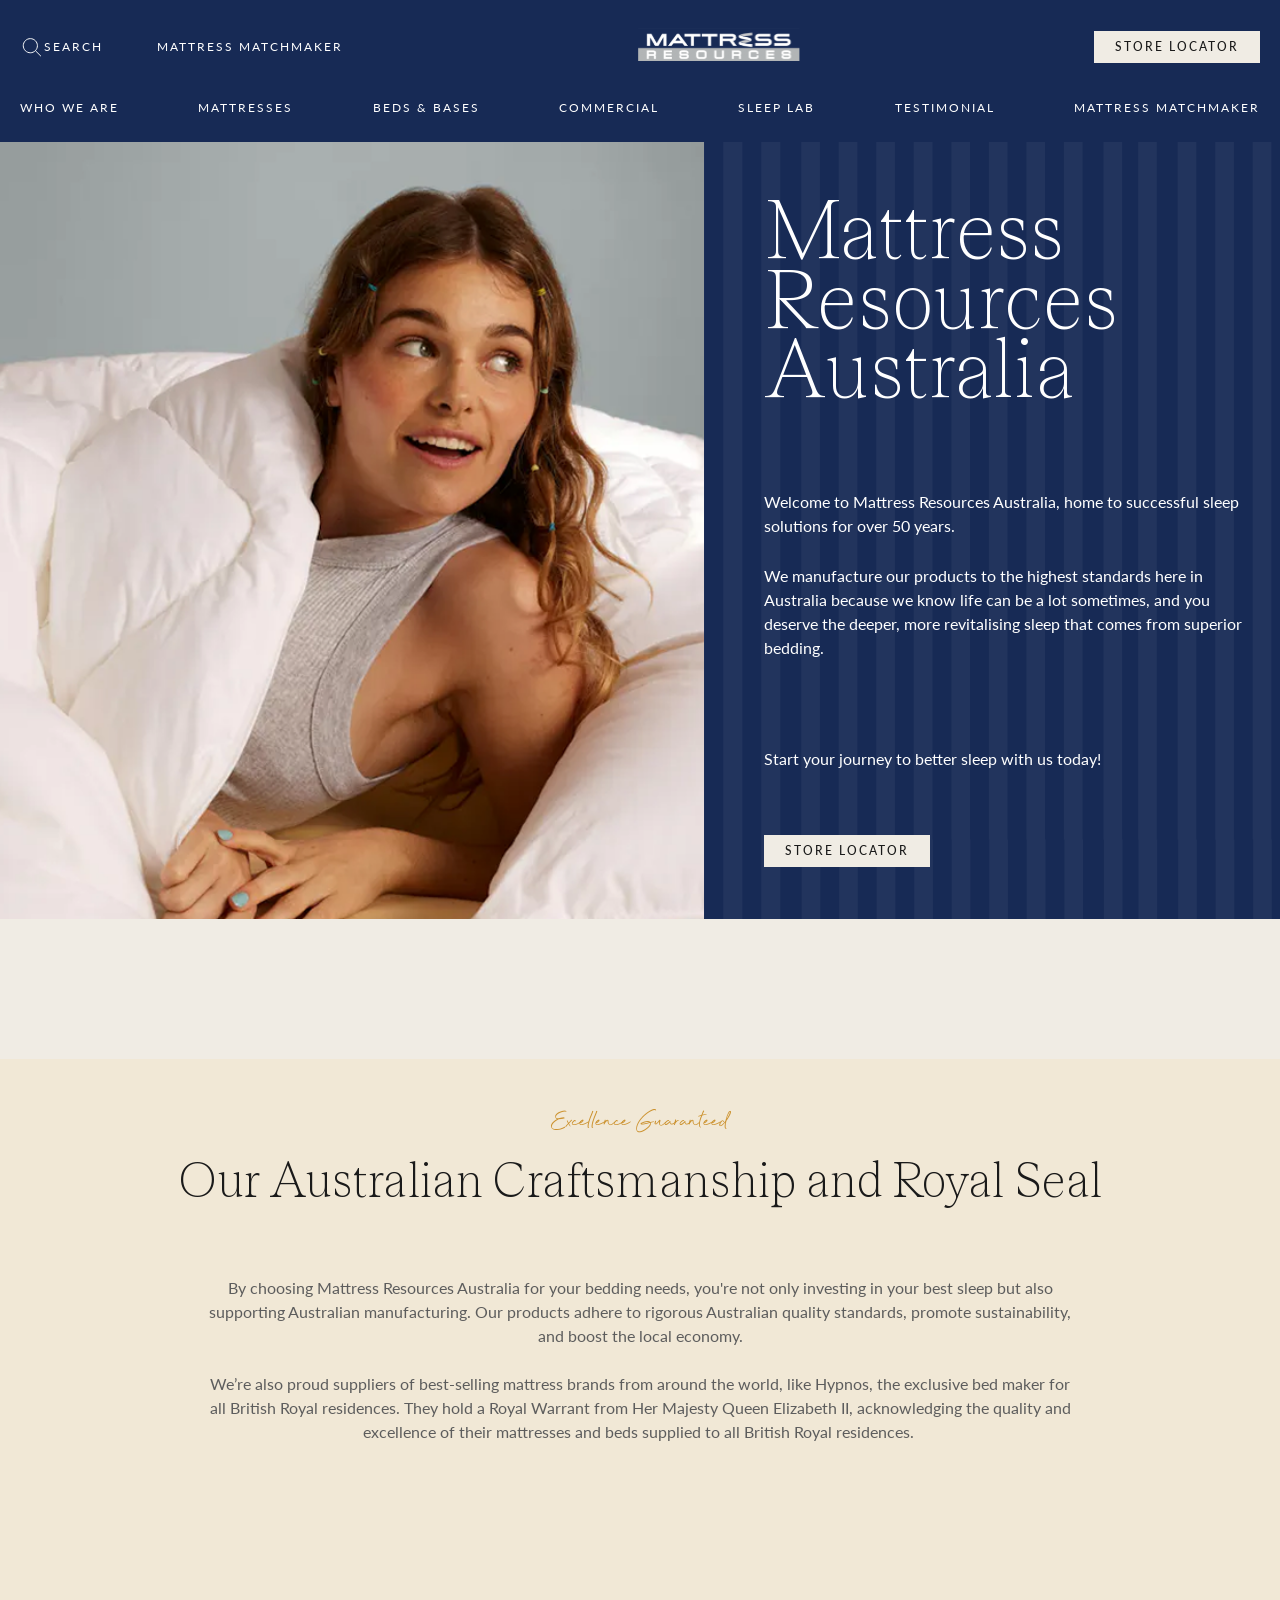
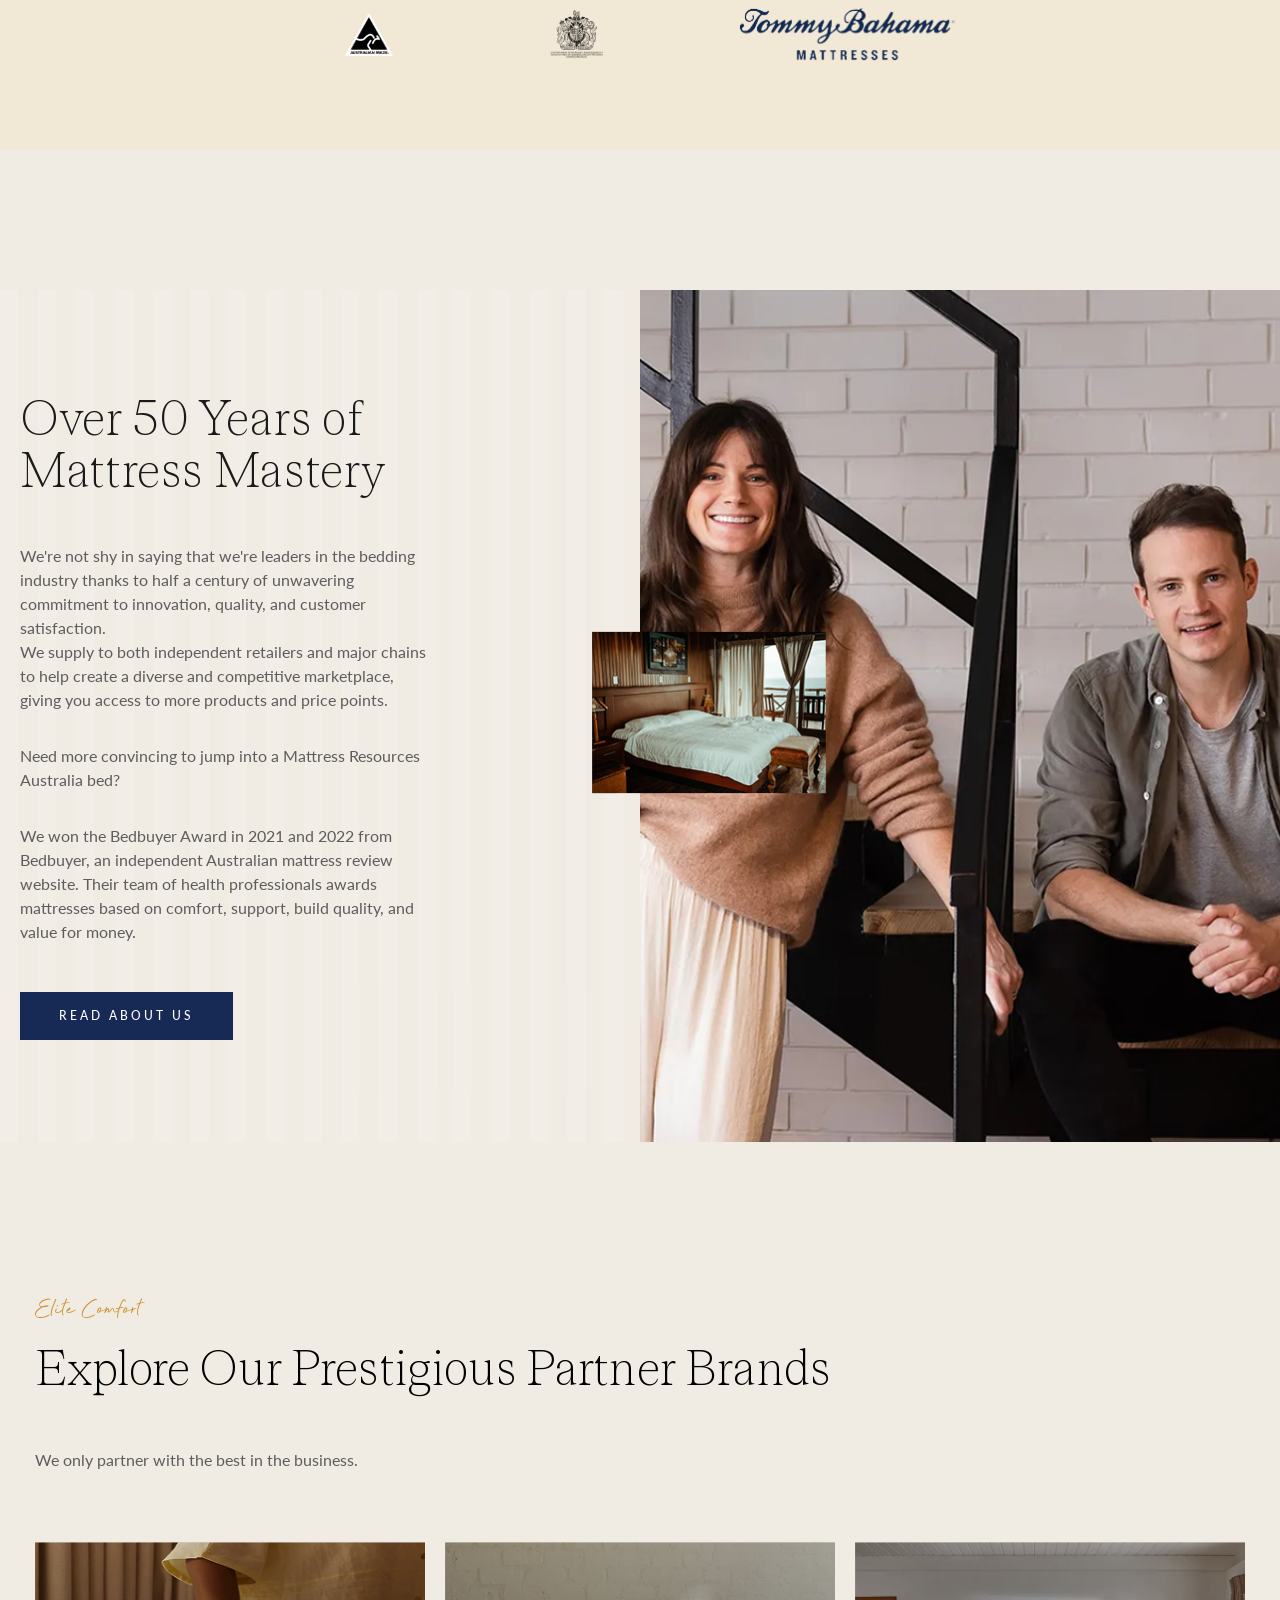
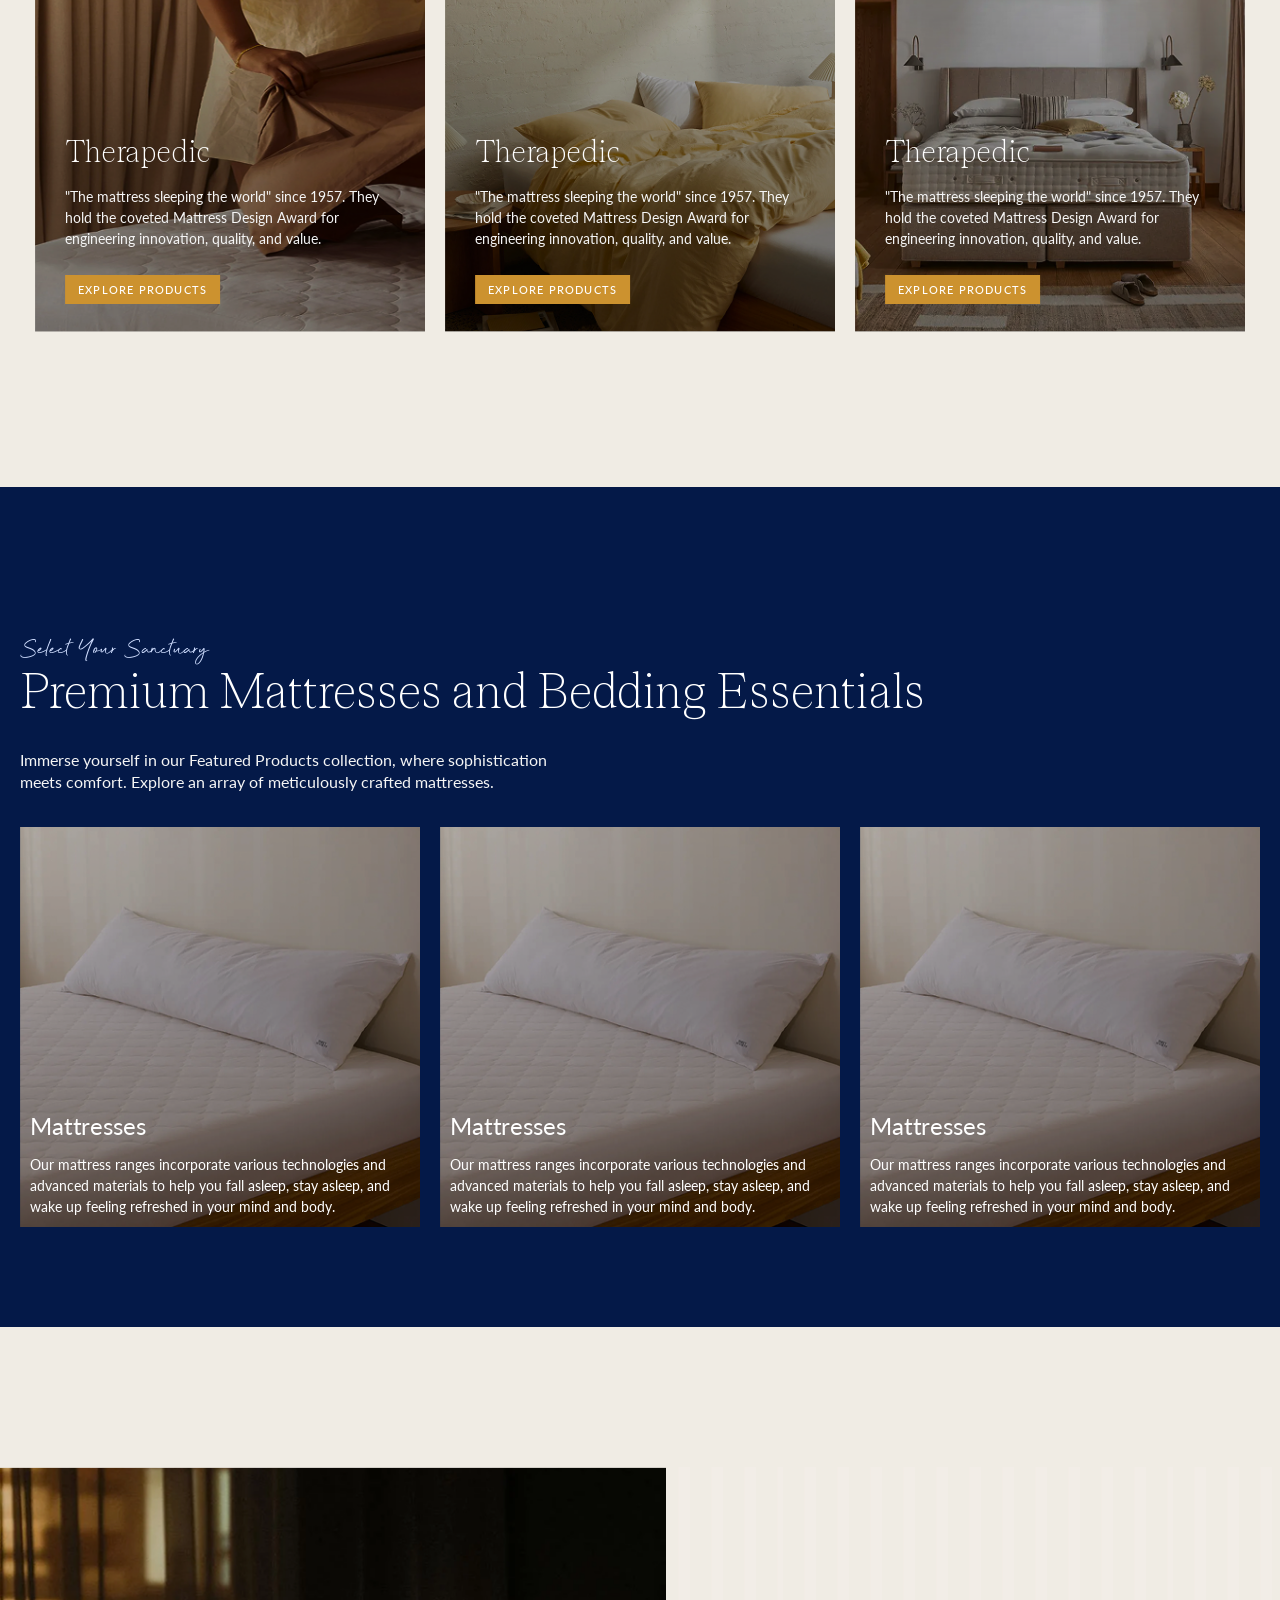
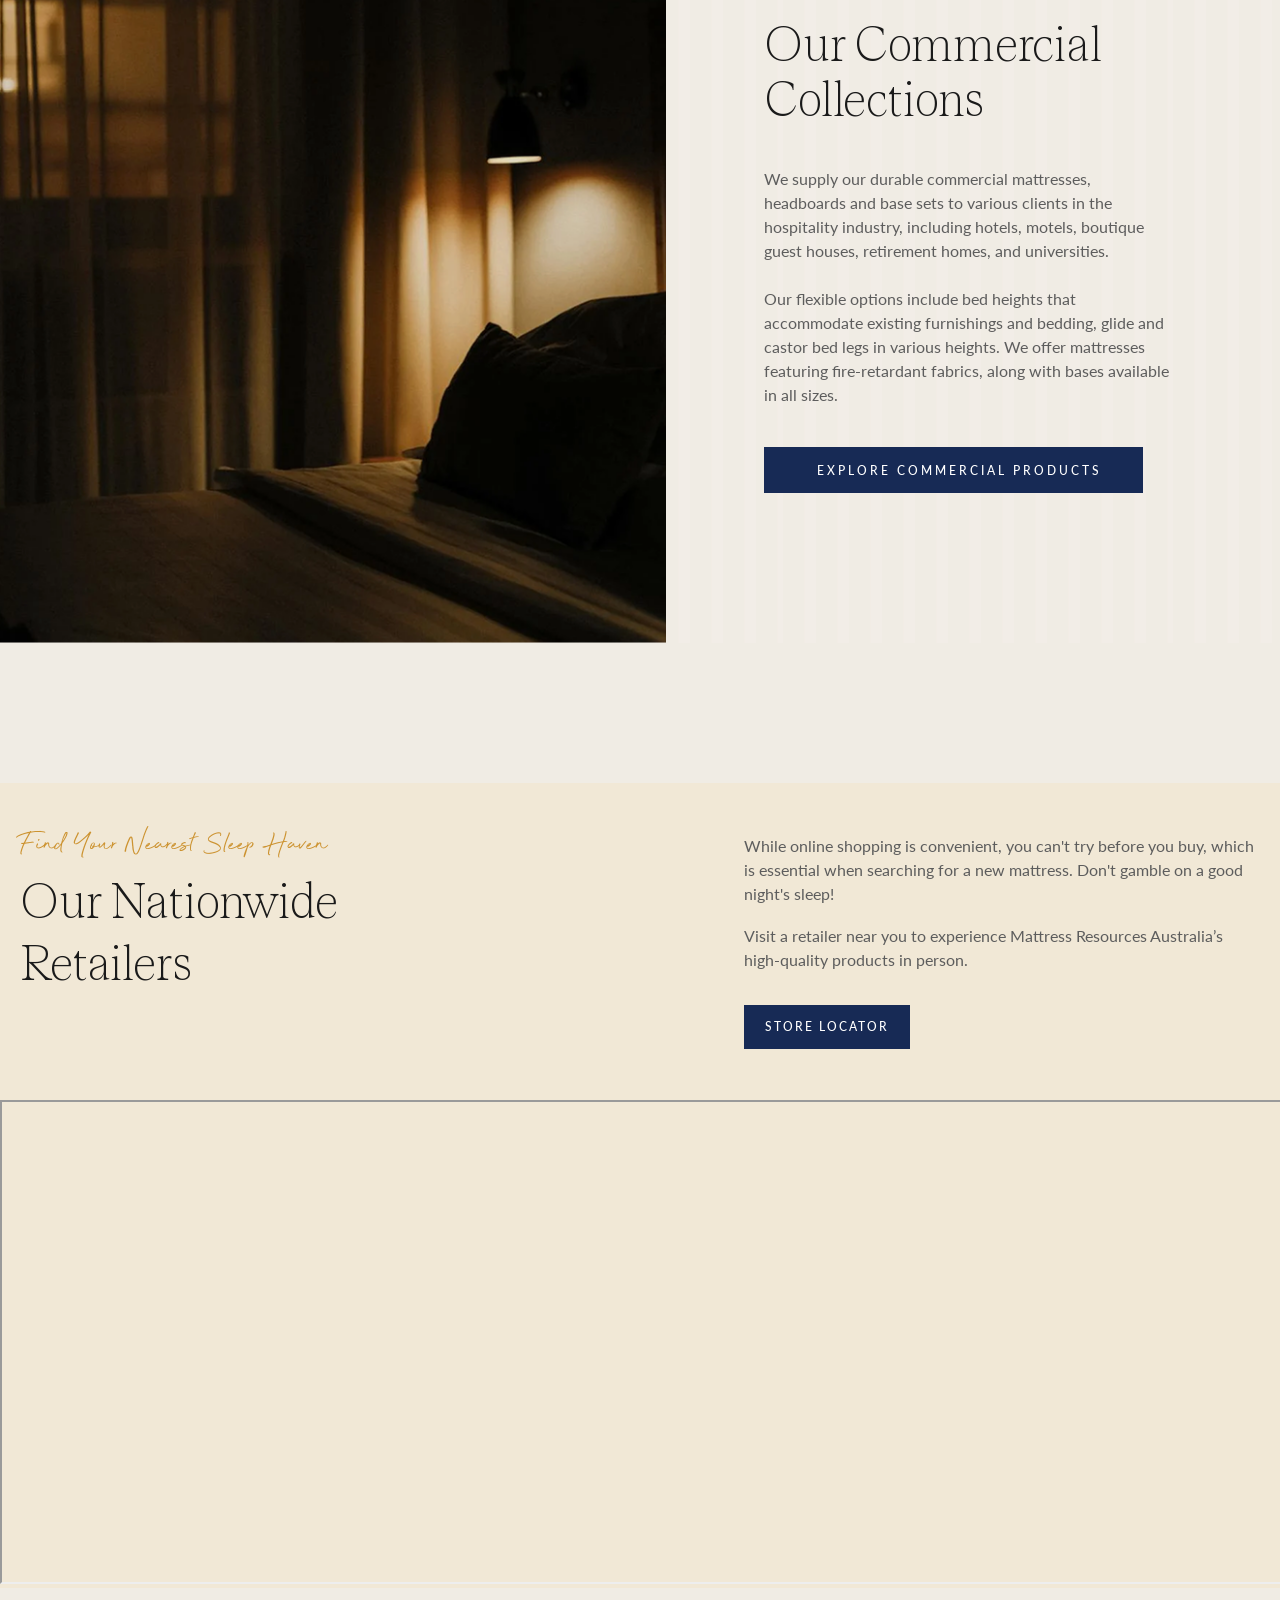
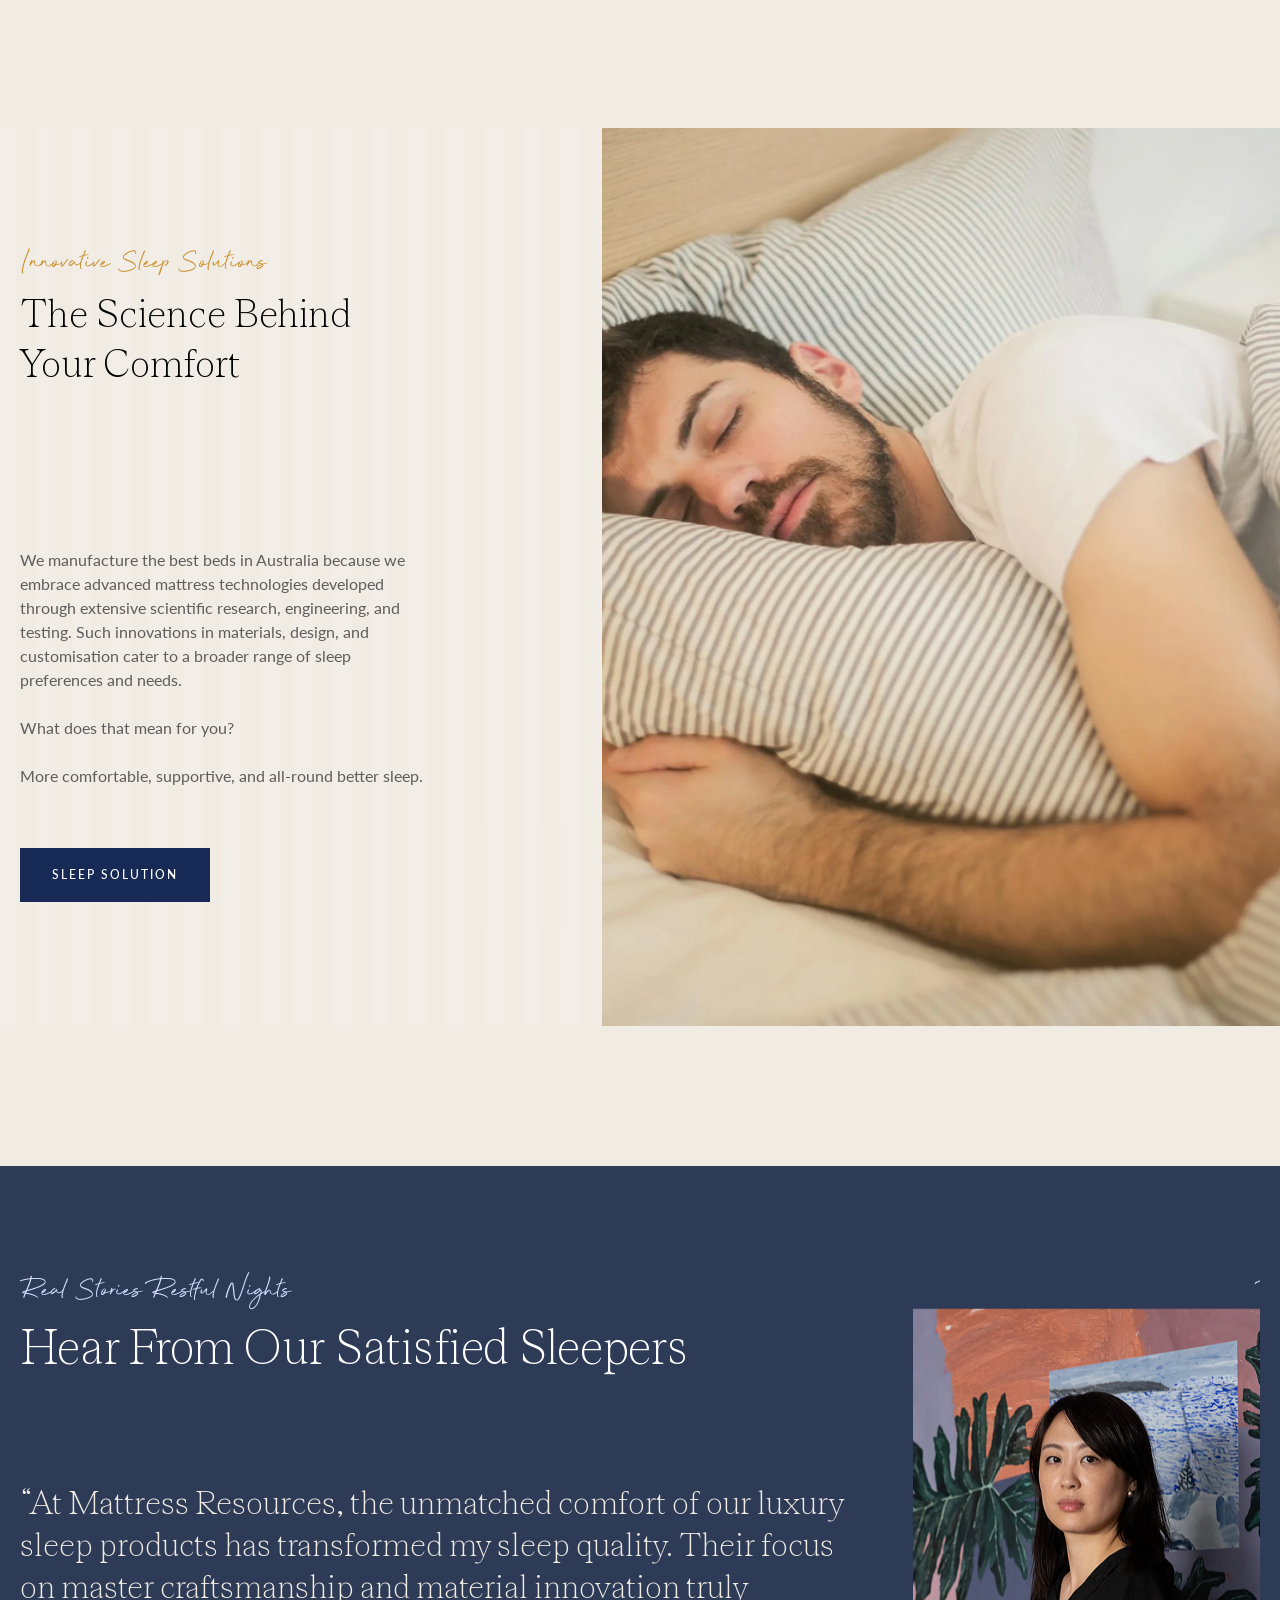
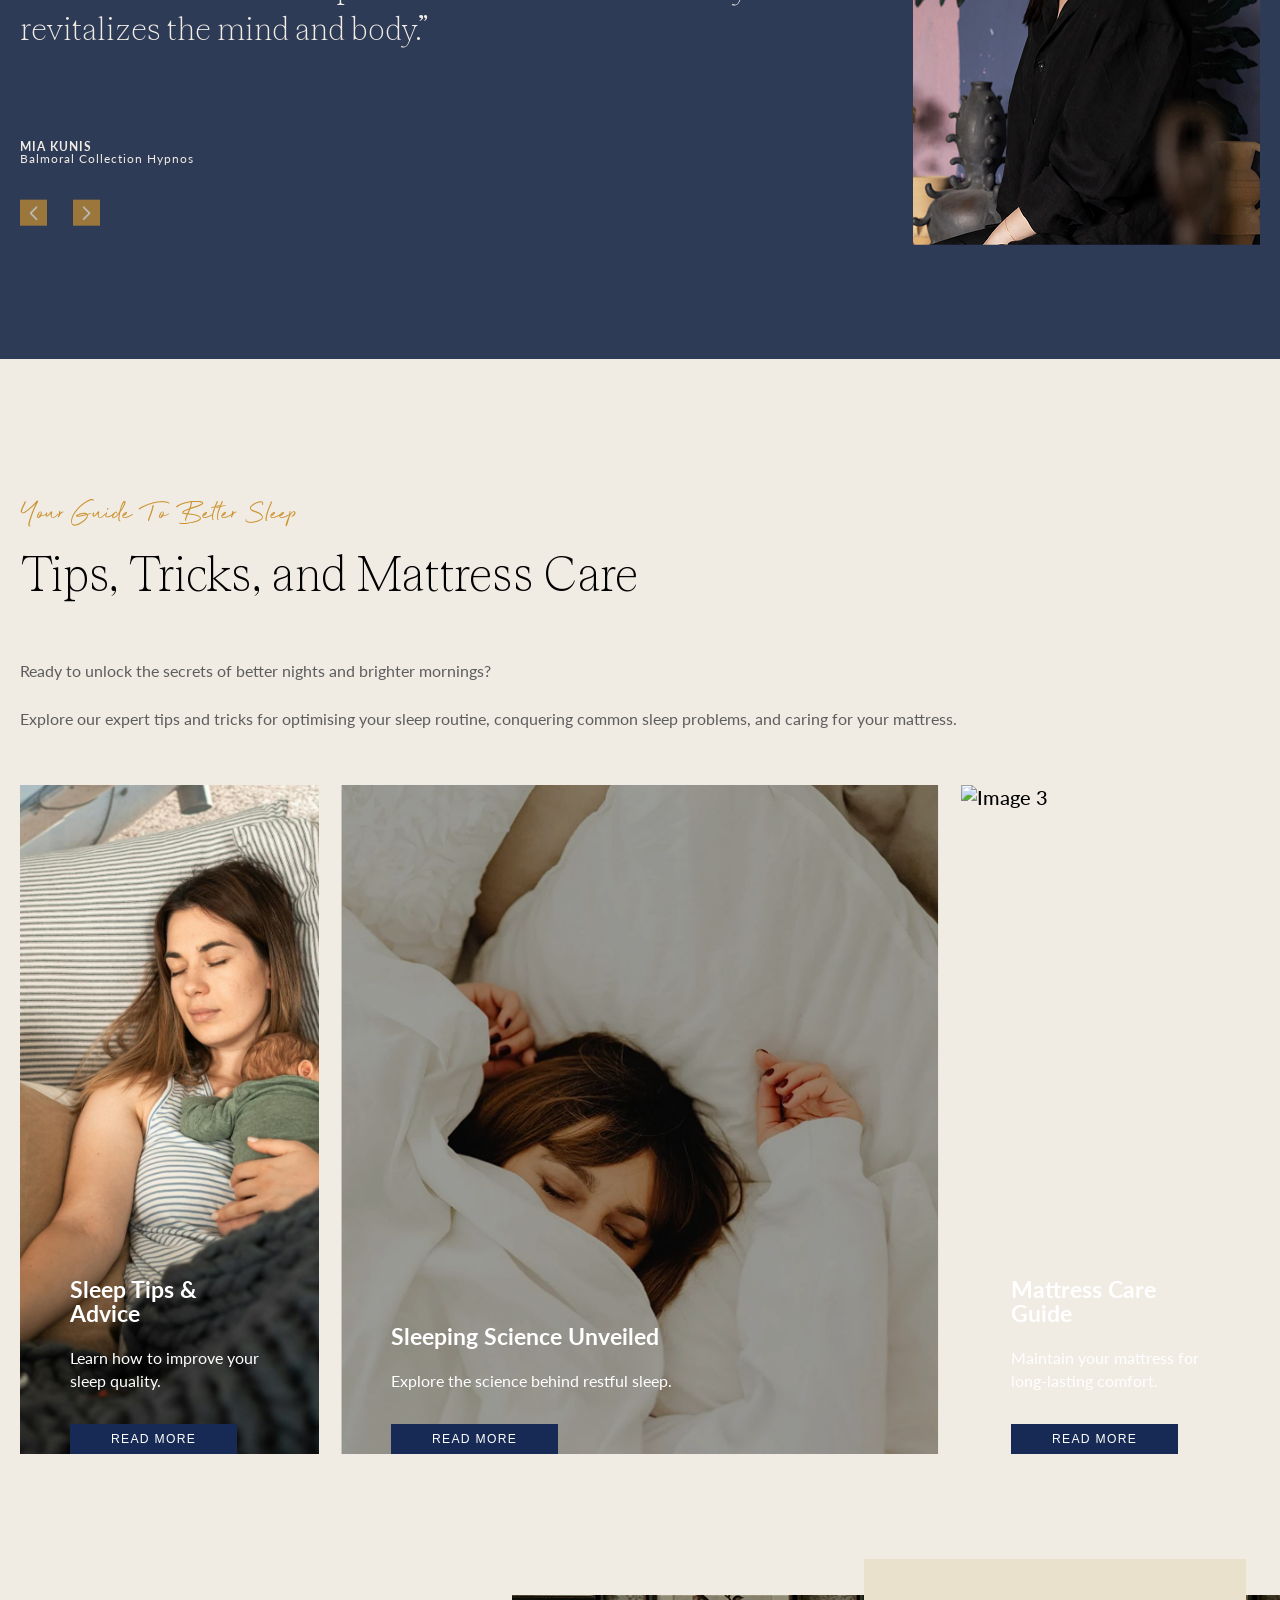
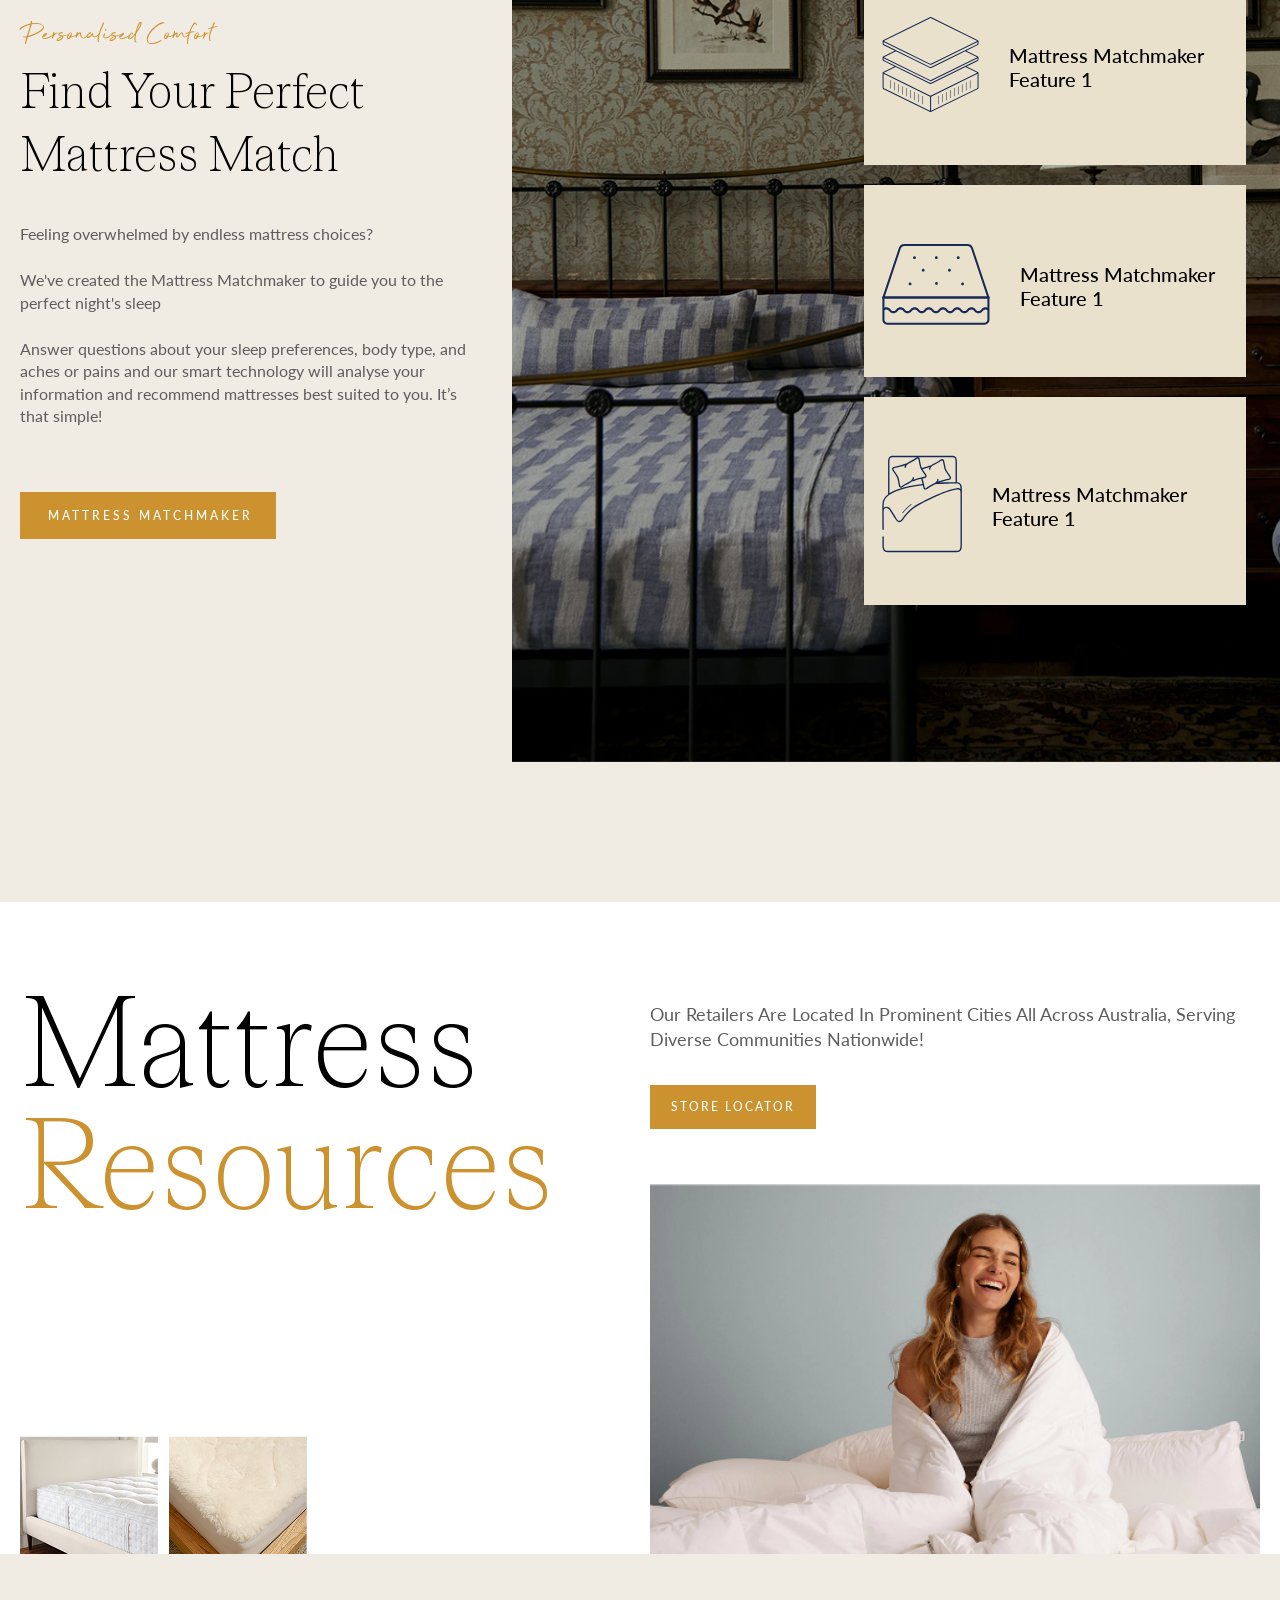
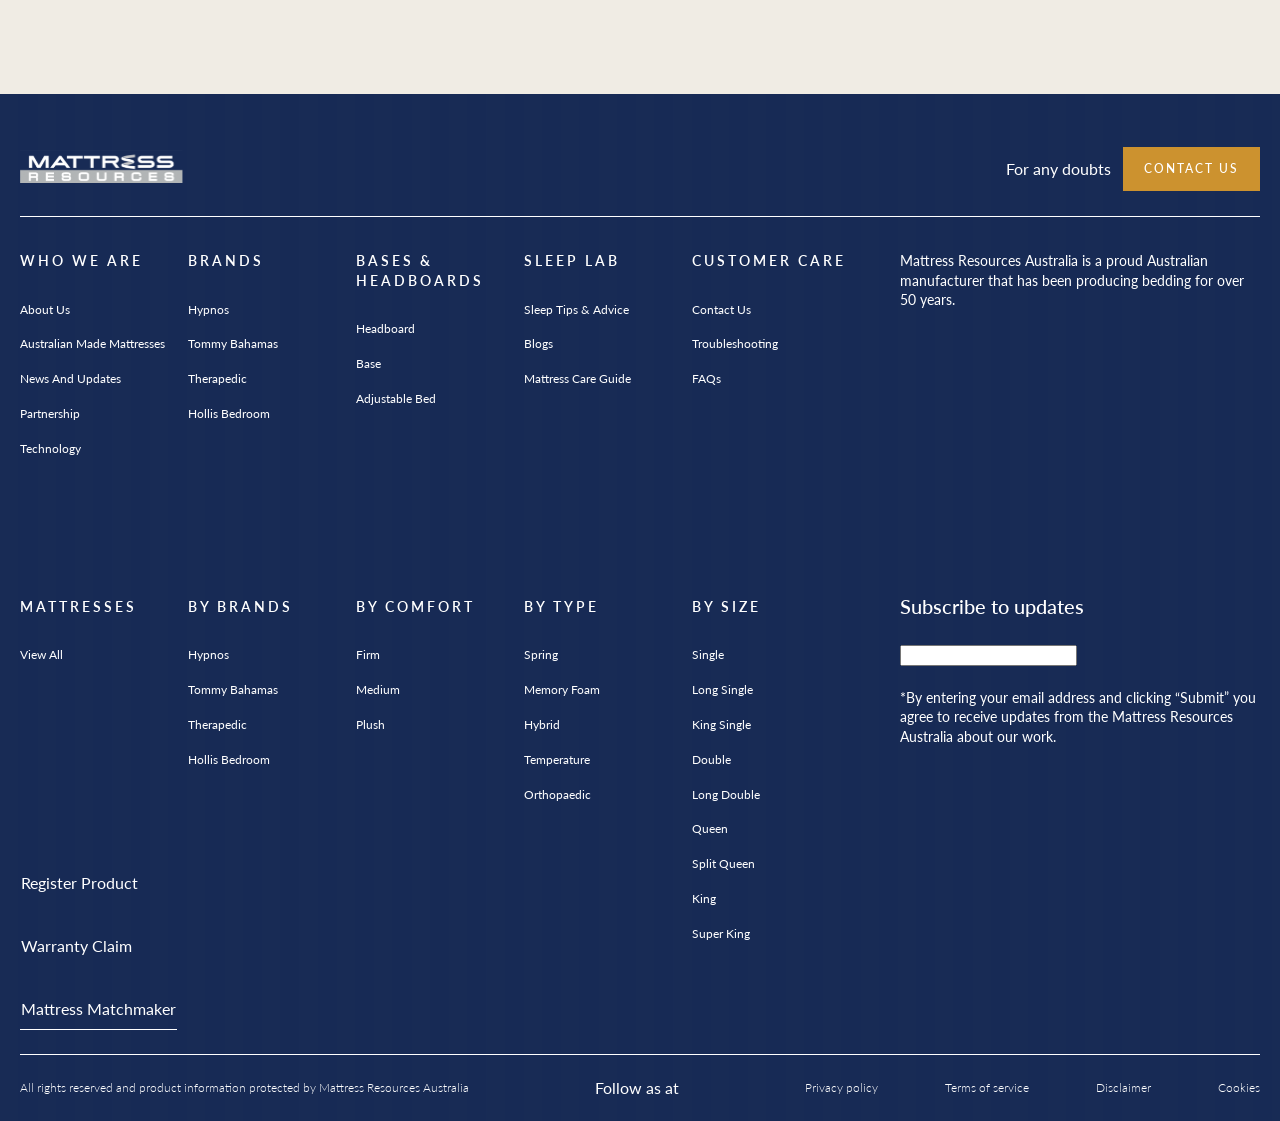
==== index.html @ 8d43160a "changes in header" ====
<!DOCTYPE html>
<html lang="en">
  <head>
    <meta charset="UTF-8" />
    <meta name="viewport" content="width=device-width, initial-scale=1.0" />
    <title>Mattress | Homepage</title>
    <link rel="stylesheet" href="./assets/css/custom.css" />
    <link rel="preconnect" href="https://fonts.googleapis.com" />
    <link rel="preconnect" href="https://fonts.gstatic.com" crossorigin />
    <link
      href="https://fonts.googleapis.com/css2?family=DM+Sans:ital,opsz,wght@0,9..40,100..1000;1,9..40,100..1000&family=Lato:ital,wght@0,100;0,300;0,400;0,700;0,900;1,100;1,300;1,400;1,700;1,900&family=Nunito:ital,wght@0,200..1000;1,200..1000&family=Roboto:ital,wght@0,100..900;1,100..900&display=swap"
      rel="stylesheet"
    />
    <link
      href="https://cdn.jsdelivr.net/npm/@splidejs/splide@4.1.4/dist/css/splide.min.css"
      rel="stylesheet"
    />

    <link rel="stylesheet" href="./assets/css/style.css" />
    <link rel="stylesheet" href="./assets/css/custom.css" />
  </head>
  <body>
    <!-- Header section start -->
    <header class="header">
      <div class="container-fluid">
        <div class="header-in">
          <div class="header-in-top">
            <div class="he-in-top-left">
              <div
                class="he-top-left-item"
                id="search_button"
                onclick="openSearchPopup()"
              >
                <img
                  src="/assets/img/search_buton.svg"
                  alt=""
                  height="24px"
                  width="24px"
                />
                SEARCH
              </div>
              <div class="search-container" id="search-cont">
                <div class="search-popup-overlay" id="searchPopupOverlay">
                  <div class="search-popup" id="searchPopup">
                    <span class="search-close-btn" onclick="closeSearchPopup()"
                      >&times;</span
                    >
                    <input type="text" placeholder="Search here..." />
                    <button>Submit</button>
                  </div>
                </div>
              </div>
              <div class="he-top-left-item">Mattress matchmaker</div>
            </div>
            <div class="he-in-top-mid">
              <div class="he-in-top-mid-logo">
                <img src="./assets/img/lOGO.svg" alt="" />
              </div>
            </div>
            <div class="he-in-top-right">
              <a class="custom-button white" href="">STORE lOCATOR</a>
            </div>
          </div>
          <nav class="header-in-bottom">
            <div class="nav-links">
              <ul>
                <li class="nav-link"><a href="">Who we are</a></li>
                <li class="nav-link"><a href="">mattresses</a></li>
                <li class="nav-link"><a href="">beds & bases</a></li>
                <li class="nav-link"><a href="">Commercial</a></li>
                <li class="nav-link"><a href="">sleep lab</a></li>
                <li class="nav-link"><a href="">Testimonial</a></li>
                <li class="nav-link"><a href="">Mattress matchmaker</a></li>
              </ul>
            </div>
          </nav>
        </div>
        <!-- Hamburger start -->
        <div class="hamburger">
          <div class="hamburger-top">
            <div class="he-in-top-left">
              <div
                class="he-top-left-item"
                id="search_button"
                onclick="openSearchPopup()"
              >
                <img
                  src="/assets/img/search_buton.svg"
                  alt=""
                  height="24px"
                  width="24px"
                />
              </div>
              <div class="search-container" id="search-cont">
                <div class="search-popup-overlay" id="searchPopupOverlay">
                  <div class="search-popup" id="searchPopup">
                    <span class="search-close-btn" onclick="closeSearchPopup()"
                      >&times;</span
                    >
                    <input type="text" placeholder="Search here..." />
                    <button>Submit</button>
                  </div>
                </div>
              </div>
            </div>
            <div class="he-in-top-mid">
              <div class="he-in-top-mid-logo">
                <img src="./assets/img/lOGO.svg" alt="" />
              </div>
            </div>
            <div class="he-in-top-right">
              <div class="hamburger-button">
                <div class="hamburger" id="hamburger-1">
                  <span class="line"></span>
                  <span class="line"></span>
                  <span class="line"></span>
                </div>
              </div>
            </div>
          </div>
          <div class="hamburger-in" id="Hamburger-in">
            <div class="hamburger-nav-links">
              <a class="nav-link-sm">Who we are</a>
              <a class="nav-link-sm">mattresses</a>
              <a class="nav-link-sm">beds & bases</a>
              <a class="nav-link-sm">Commercial</a>
              <a class="nav-link-sm">sleep lab</a>
              <a class="nav-link-sm">Testimonial</a>
              <a class="nav-link-sm">Mattress matchmaker</a>
            </div>
            <div class="nav-sm-button">
              <a href="" class="custom-button white">STORE LOCATOR</a>
            </div>
          </div>
        </div>
        <!-- Hamburger end -->
      </div>
    </header>
    <!-- Header section end -->
    <wrapper>
      <!-- Banner section start -->

      <section class="banner">
        <div class="container-fluid">
          <div class="banner-in">
            <div class="banner-text">
              <div class="ban-text-top">
                <h1>Mattress Resources Australia</h1>
              </div>
              <div class="ban-text-middle">
                <p>
                  Welcome to Mattress Resources Australia, home to successful
                  sleep solutions for over 50 years.
                </p>
                <p>
                  We manufacture our products to the highest standards here in
                  Australia because we know life can be a lot sometimes, and you
                  deserve the deeper, more revitalising sleep that comes from
                  superior bedding.
                </p>
              </div>
              <div class="ban-text-bottom">
                <p>Start your journey to better sleep with us today!</p>
                <a href="" class="custom-button white">STORE LOCATOR</a>
              </div>
            </div>
          </div>
        </div>
        <div class="banner-img-wrapper">
          <img src="./assets/img/Banner-image.png" alt="Responsive Image" />
        </div>
      </section>

      <!-- Banner section end -->

      <div class="spacer"></div>

      <!-- Feature-1 section start -->

      <section class="Feature-1">
        <div class="container-fluid">
          <div class="feature-1-in">
            <div class="feature-1-top">
              <div class="Excellence_Guaranteed">Excellence Guaranteed</div>
              <h2>Our Australian Craftsmanship and Royal Seal</h2>
            </div>
            <div class="feature-1-middle">
              <p>
                By choosing Mattress Resources Australia for your bedding needs,
                you're not only investing in your best sleep but also supporting
                Australian manufacturing. Our products adhere to rigorous
                Australian quality standards, promote sustainability, and boost
                the local economy.
              </p>
              <p>
                We’re also proud suppliers of best-selling mattress brands from
                around the world, like Hypnos, the exclusive bed maker for all
                British Royal residences. They hold a Royal Warrant from Her
                Majesty Queen Elizabeth II, acknowledging the quality and
                excellence of their mattresses and beds supplied to all British
                Royal residences. 
              </p>
            </div>
            <div class="feature-1-bottom">
              <div class="feature-1-img">
                <img src="/assets/img/Feature-img-1.svg" alt="" />
              </div>
              <div class="feature-1-img">
                <img src="/assets/img/Feature-img-2.svg" alt="" />
              </div>
              <div class="feature-1-img">
                <img src="/assets/img/Feature-img-3.svg" alt="" />
              </div>
            </div>
          </div>
        </div>
      </section>

      <!-- Feature-1 section end -->

      <div class="spacer"></div>

      <!-- History section started -->

      <section class="history">
        <div class="container-sm">
          <div class="history-in">
            <div class="history-text">
              <div class="hi-text-top">
                <h2>Over 50 Years of Mattress Mastery</h2>
              </div>
              <div class="hi-text-middle">
                <div class="hi-te-mi-top">
                  <p>
                    We're not shy in saying that we're leaders in the bedding
                    industry thanks to half a century of unwavering commitment
                    to innovation, quality, and customer satisfaction.
                  </p>
                  <p>
                    We supply to both independent retailers and major chains to
                    help create a diverse and competitive marketplace, giving
                    you access to more products and price points.
                  </p>
                </div>
                <div class="hi-te-mi-middle">
                  <p>
                    Need more convincing to jump into a Mattress Resources
                    Australia bed?
                  </p>
                </div>
                <div class="hi-te-mi-bottom">
                  <p>
                    We won the Bedbuyer Award in 2021 and 2022 from Bedbuyer, an
                    independent Australian mattress review website. Their team
                    of health professionals awards mattresses based on comfort,
                    support, build quality, and value for money.
                  </p>
                </div>
              </div>
              <div class="hi-text-bottom">
                <a href="" class="custom-button blue">read about us</a>
              </div>
            </div>
          </div>
        </div>
        <div class="history-img">
          <img src="./assets/img/history-sec-img.png" alt="" />
          <div class="his-img-sm">
            <img src="/assets/img/history-small-img.png" alt="" />
          </div>
        </div>
      </section>

      <!-- History section end -->

      <div class="spacer"></div>

      <!-- Explore section start -->

      <section class="explore">
        <div class="container-fluid">
          <div class="explore-in">
            <div class="explore-top">
              <div class="ex-top-top">
                <p>Elite Comfort</p>
                <h2>Explore Our Prestigious Partner Brands</h2>
              </div>
              <div class="ex-top-bottom">
                <p>We only partner with the best in the business.</p>
              </div>
            </div>
            <div class="explore-bottom">
              <section
                class="splide"
                id="explore-crousel"
                aria-label="Splide Basic HTML Example"
              >
                <div class="splide__track">
                  <ul class="splide__list">
                    <li class="splide__slide">
                      <div class="explore-card">
                        <div class="explore-img">
                          <img
                            src="/assets/img/explore-img-1.png"
                            alt="explore-img"
                          />
                        </div>
                        <div class="explore-img-text">
                          <div class="explore-img-text-in">
                            <h3>Therapedic</h3>
                            <p>
                              "The mattress sleeping the world" since 1957. They
                              hold the coveted Mattress Design Award for
                              engineering innovation, quality, and value.
                            </p>
                            <a href="" class="custom-button orange"
                              >EXPLORE PRODUCTS</a
                            >
                          </div>
                        </div>
                      </div>
                    </li>
                    <li class="splide__slide">
                      <div class="explore-card">
                        <div class="explore-img">
                          <img
                            src="/assets/img/explore-img-2.png"
                            alt="explore-img"
                          />
                        </div>
                        <div class="explore-img-text">
                          <div class="explore-img-text-in">
                            <h3>Therapedic</h3>
                            <p>
                              "The mattress sleeping the world" since 1957. They
                              hold the coveted Mattress Design Award for
                              engineering innovation, quality, and value.
                            </p>
                            <a href="" class="custom-button orange"
                              >EXPLORE PRODUCTS</a
                            >
                          </div>
                        </div>
                      </div>
                    </li>
                    <li class="splide__slide">
                      <div class="explore-card">
                        <div class="explore-img">
                          <img
                            src="/assets/img/explore-img-3.png"
                            alt="explore-img"
                          />
                        </div>
                        <div class="explore-img-text">
                          <div class="explore-img-text-in">
                            <h3>Therapedic</h3>
                            <p>
                              "The mattress sleeping the world" since 1957. They
                              hold the coveted Mattress Design Award for
                              engineering innovation, quality, and value.
                            </p>
                            <a href="" class="custom-button orange"
                              >EXPLORE PRODUCTS</a
                            >
                          </div>
                        </div>
                      </div>
                    </li>
                  </ul>
                </div>
              </section>
            </div>
          </div>
        </div>
      </section>

      <!-- Explore section end -->

      <div class="spacer"></div>

      <!-- Available items section start -->

      <section class="avail-item">
        <div class="container-fluid">
          <div class="avail-item-in">
            <div class="avail-item-top">
              <div class="avl-itm-top-top">
                <p>Select Your Sanctuary</p>
                <h2>Premium Mattresses and Bedding Essentials</h2>
              </div>
              <div class="avl-itm-top-bottom">
                <p>
                  Immerse yourself in our Featured Products collection, where
                  sophistication meets comfort. Explore an array of meticulously
                  crafted mattresses.
                </p>
              </div>
            </div>
            <div class="avail-item-bottom">
              <section
                class="splide"
                id="avail-itm-crousel"
                aria-label="Splide Basic HTML Example"
              >
                <div class="splide__track">
                  <ul class="splide__list">
                    <li class="splide__slide">
                      <div class="avail-card">
                        <div class="avail-item-bottom-img">
                          <img
                            src="/assets/img/avail-item-img-1.png"
                            alt="avail-item-img"
                          />
                        </div>
                        <div class="avail-text-section">
                          <div class="avail-text-section-text">
                            <h3>Mattresses</h3>
                            <p>
                              Our mattress ranges incorporate various
                              technologies and advanced materials to help you
                              fall asleep, stay asleep, and wake up feeling
                              refreshed in your mind and body.
                            </p>
                          </div>
                        </div>
                      </div>
                    </li>
                    <li class="splide__slide">
                      <div class="avail-card">
                        <div class="avail-item-bottom-img">
                          <img
                            src="/assets/img/avail-item-img-1.png"
                            alt="avail-item-img"
                          />
                        </div>
                        <div class="avail-text-section">
                          <div class="avail-text-section-text">
                            <h3>Mattresses</h3>
                            <p>
                              Our mattress ranges incorporate various
                              technologies and advanced materials to help you
                              fall asleep, stay asleep, and wake up feeling
                              refreshed in your mind and body.
                            </p>
                          </div>
                        </div>
                      </div>
                    </li>
                    <li class="splide__slide">
                      <div class="avail-card">
                        <div class="avail-item-bottom-img">
                          <img
                            src="/assets/img/avail-item-img-1.png"
                            alt="avail-item-img"
                          />
                        </div>
                        <div class="avail-text-section">
                          <div class="avail-text-section-text">
                            <h3>Mattresses</h3>
                            <p>
                              Our mattress ranges incorporate various
                              technologies and advanced materials to help you
                              fall asleep, stay asleep, and wake up feeling
                              refreshed in your mind and body.
                            </p>
                          </div>
                        </div>
                      </div>
                    </li>
                  </ul>
                </div>
              </section>
            </div>
          </div>
        </div>
      </section>

      <!-- Available items section end-->

      <div class="spacer"></div>

      <!-- Our commercial section start -->

      <section class="our-commercial">
        <div class="container-fluid">
          <div class="our-com-in">
            <div class="our-com-text">
              <div class="our-com-text-top">
                <h2>Our Commercial Collections</h2>
              </div>
              <div class="our-com-text-middle">
                <p>
                  We supply our durable commercial mattresses, headboards and
                  base sets to various clients in the hospitality industry,
                  including hotels, motels, boutique guest houses, retirement
                  homes, and universities.
                </p>
                <p>
                  Our flexible options include bed heights that accommodate
                  existing furnishings and bedding, glide and castor bed legs in
                  various heights. We offer mattresses featuring fire-retardant
                  fabrics, along with bases available in all sizes.
                </p>
              </div>
              <div class="our-com-text-bottom">
                <a href="" class="custom-button blue"
                  >explore Commercial products</a
                >
              </div>
            </div>
          </div>
        </div>
        <div class="our-com-img">
          <img src="/assets/img/commercial-img.png" alt="commercial-image" />
        </div>
      </section>

      <!-- Our commercial section end-->

      <div class="spacer"></div>

      <!-- Map section start here -->

      <section class="map">
        <div class="container-fluid">
          <div class="map-in">
            <div class="map-top">
              <div class="map-top-right">
                <p class="beyond-text">Find Your Nearest Sleep Haven</p>
                <h2>Our Nationwide Retailers</h2>
              </div>
              <div class="map-top-left">
                <div class="map-top-left-top">
                  <p>
                    While online shopping is convenient, you can't try before
                    you buy, which is essential when searching for a new
                    mattress. Don't gamble on a good night's sleep!
                  </p>
                  <p>
                    Visit a retailer near you to experience Mattress Resources
                    Australia’s high-quality products in person. 
                  </p>
                </div>
                <div class="map-top-left-bottom">
                  <a href="" class="custom-button blue">STORE LOCATOR</a>
                </div>
              </div>
            </div>
          </div>
        </div>
        <div class="map-bottom">
          <iframe
            src="https://www.google.com/maps/d/u/2/embed?mid=1LelY9vkhOjHsoSbkzVYhoLm5Lm0nTys&ehbc=2E312F"
            width="100%"
            height="480"
          ></iframe>
        </div>
      </section>
      <!-- Map section end here -->

      <div class="spacer"></div>

      <!-- Science behind sections start -->

      <section class="Science-behind">
        <div class="container-sm">
          <div class="science-behind-in">
            <div class="sc-be-text">
              <div class="sc-be-text-top">
                <p class="beyond-text">Innovative Sleep Solutions</p>
                <h2>The Science Behind Your Comfort</h2>
              </div>
              <div class="sc-be-text-middle">
                <p>
                  We manufacture the best beds in Australia because we embrace
                  advanced mattress technologies developed through extensive
                  scientific research, engineering, and testing. Such
                  innovations in materials, design, and customisation cater to a
                  broader range of sleep preferences and needs.
                </p>
                <p>What does that mean for you? </p>
                <p>More comfortable, supportive, and all-round better sleep.</p>
              </div>
              <div class="sc-be-text-bottom">
                <a href="" class="custom-button blue">sleep solution</a>
              </div>
            </div>
          </div>
        </div>
        <div class="sc-be-image">
          <img src="./assets/img/Science-behind-img.png" alt="science behind" />
        </div>
      </section>

      <!-- Science behind sections end -->

      <div class="spacer"></div>
      <!-- Costumer feedback section start -->

      <section class="feedback">
        <div class="container-sm">
          <div class="feedback-in">
            <section
              class="splide"
              id="feedback-crousel"
              aria-label="Splide Basic HTML Example"
            >
              <div class="splide__arrows feed-arrows">
                <button class="splide__arrow splide__arrow--next left-arrow">
                  <img src="/assets/img/left-arrow (2).png " alt="" />
                </button>
                <button class="splide__arrow splide__arrow--prev right-arrow">
                  <img src="/assets/img/right-arrow (2).png" alt="" />
                </button>
              </div>
              <div class="splide__track">
                <ul class="splide__list">
                  <li class="splide__slide">
                    <div class="feedback-content">
                      <div class="feedback-text">
                        <div class="feed-text-top">
                          <p class="beyond-text">Real Stories Restful Nights</p>
                          <h2>Hear From Our Satisfied Sleepers</h2>
                        </div>
                        <div class="feed-text-middle">
                          “At Mattress Resources, the unmatched comfort of our
                          luxury sleep products has transformed my sleep
                          quality. Their focus on master craftsmanship and
                          material innovation truly revitalizes the mind and
                          body.”
                        </div>
                        <div class="feed-text-bottom">
                          <h4>Mia kunis</h4>
                          <p>balmoral collection hypnos</p>
                        </div>
                      </div>
                      <div class="feedback-image">
                        <img src="/assets/img/costumer-image.png" alt="" />
                      </div>
                    </div>
                  </li>
                  <li class="splide__slide">
                    <div class="feedback-content">
                      <div class="feedback-text">
                        <div class="feed-text-top">
                          <p class="beyond-text">Real Stories Restful Nights</p>
                          <h2>Hear From Our Satisfied Sleepers</h2>
                        </div>
                        <div class="feed-text-middle">
                          “At Mattress Resources, the unmatched comfort of our
                          luxury sleep products has transformed my sleep
                          quality. Their focus on master craftsmanship and
                          material innovation truly revitalizes the mind and
                          body.”
                        </div>
                        <div class="feed-text-bottom">
                          <h4>Mia kunis</h4>
                          <p>balmoral collection hypnos</p>
                        </div>
                      </div>
                      <div class="feedback-image">
                        <img src="/assets/img/costumer-image.png" alt="" />
                      </div>
                    </div>
                  </li>
                  <li class="splide__slide">
                    <div class="feedback-content">
                      <div class="feedback-text">
                        <div class="feed-text-top">
                          <p class="beyond-text">Real Stories Restful Nights</p>
                          <h2>Hear From Our Satisfied Sleepers</h2>
                        </div>
                        <div class="feed-text-middle">
                          “At Mattress Resources, the unmatched comfort of our
                          luxury sleep products has transformed my sleep
                          quality. Their focus on master craftsmanship and
                          material innovation truly revitalizes the mind and
                          body.”
                        </div>
                        <div class="feed-text-bottom">
                          <h4>Mia kunis</h4>
                          <p>balmoral collection hypnos</p>
                        </div>
                      </div>
                      <div class="feedback-image">
                        <img src="/assets/img/costumer-image.png" alt="" />
                      </div>
                    </div>
                  </li>
                </ul>
              </div>
            </section>
          </div>
        </div>
      </section>

      <!-- Costumer feedback section end -->

      <div class="spacer"></div>

      <!-- Tips and tricks section start -->

      <section class="tips-tricks">
        <div class="container-fluid">
          <div class="tips-tricks-in">
            <div class="ti-tr-head">
              <p class="beyond-text">Your Guide To Better Sleep</p>
              <h2>Tips, Tricks, and Mattress Care</h2>
            </div>
            <div class="ti-tr-content">
              <p>
                Ready to unlock the secrets of better nights and brighter
                mornings?
              </p>
              <p>
                Explore our expert tips and tricks for optimising your sleep
                routine, conquering common sleep problems, and caring for your
                mattress.
              </p>
            </div>
            <div class="tt-card">
              <section
                class="splide"
                id="tt-slider"
                aria-label="Splide Basic HTML Example"
              >
                <div class="splide__track">
                  <ul class="splide__list">
                    <li class="splide__slide">
                      <div class="tt-card-in">
                        <div class="tt-card-image">
                          <img src="/assets/img/tt-img-1.png" alt="Image 1" />
                        </div>
                        <div class="tt-text-content">
                          <h3>Sleep Tips & Advice</h3>
                          <p>Learn how to improve your sleep quality.</p>
                          <a class="custom-button blue">read more</a>
                        </div>
                      </div>
                    </li>
                    <li class="splide__slide">
                      <div class="tt-card-in large">
                        <div class="tt-card-image">
                          <img src="/assets/img/tt-img-2.png" alt="Image 2" />
                        </div>
                        <div class="tt-text-content">
                          <h3>Sleeping Science Unveiled</h3>
                          <p>Explore the science behind restful sleep.</p>
                          <a class="custom-button blue">read more</a>
                        </div>
                      </div>
                    </li>
                    <li class="splide__slide">
                      <div class="tt-card-in">
                        <div class="tt-card-image">
                          <img src="/assets/img/tt-img-3.png" alt="Image 3" />
                        </div>
                        <div class="tt-text-content">
                          <h3>Mattress Care Guide</h3>
                          <p>
                            Maintain your mattress for long-lasting comfort.
                          </p>
                          <a class="custom-button blue">read more</a>
                        </div>
                      </div>
                    </li>
                  </ul>
                </div>
              </section>

              <div class="tt-card-in" id="tt-big-sc">
                <div class="tt-card-image">
                  <img src="/assets/img/tt-img-1.png" alt="Image 1" />
                </div>
                <div class="tt-text-content">
                  <h3>Sleep Tips & Advice</h3>
                  <p>Learn how to improve your sleep quality.</p>
                  <a class="custom-button blue">read more</a>
                </div>
              </div>
              <div class="tt-card-in large" id="tt-big-sc">
                <div class="tt-card-image">
                  <img src="/assets/img/tt-img-2.png" alt="Image 2" />
                </div>
                <div class="tt-text-content">
                  <h3>Sleeping Science Unveiled</h3>
                  <p>Explore the science behind restful sleep.</p>
                  <a class="custom-button blue">read more</a>
                </div>
              </div>
              <div class="tt-card-in" id="tt-big-sc">
                <div class="tt-card-image">
                  <img src="/assets/img/tt-img-3.png" alt="Image 3" />
                </div>
                <div class="tt-text-content">
                  <h3>Mattress Care Guide</h3>
                  <p>Maintain your mattress for long-lasting comfort.</p>
                  <a class="custom-button blue">read more</a>
                </div>
              </div>
            </div>
          </div>
        </div>
      </section>

      <!-- Tips and tricks section end -->

      <div class="spacer"></div>

      <!-- Features section start -->

      <section class="features">
        <div class="features-in">
          <div class="container-fluid">
            <div class="features-text">
              <div class="features-text-top">
                <div class="features-text-top-head">
                  <p class="beyond-text">Personalised Comfort</p>
                  <h2>Find Your Perfect Mattress Match</h2>
                </div>
                <div class="features-text-top-bot">
                  <p>Feeling overwhelmed by endless mattress choices?</p>
                  <p>
                    We've created the Mattress Matchmaker to guide you to the
                    perfect night's sleep
                  </p>
                  <p>
                    Answer questions about your sleep preferences, body type,
                    and aches or pains and our smart technology will analyse
                    your information and recommend mattresses best suited to
                    you. It’s that simple!
                  </p>
                </div>
              </div>
              <div class="features-text-bottom">
                <a href="" class="custom-button orange">Mattress matchmaker</a>
              </div>
            </div>
          </div>
        </div>
        <div class="features-img">
          <img src="/assets/img/Feature-img.png" alt="" />
        </div>
        <div class="features-cards">
          <div class="features-card-in">
            <div class="fea-card-img">
              <img src="/assets/img/fe-1.svg" alt="" />
            </div>
            <div class="feature-card-text">Mattress Matchmaker Feature 1</div>
          </div>
          <div class="features-card-in">
            <div class="fea-card-img">
              <img src="/assets/img/fe-2.svg" alt="" />
            </div>
            <div class="feature-card-text">Mattress Matchmaker Feature 1</div>
          </div>
          <div class="features-card-in">
            <div class="fea-card-img">
              <img src="/assets/img/fe-3.svg" alt="" />
            </div>
            <div class="feature-card-text">Mattress Matchmaker Feature 1</div>
          </div>
        </div>
      </section>

      <!-- Features section end -->

      <div class="spacer"></div>

      <!-- resources section start -->

      <section class="resources">
        <div class="container-fluid">
          <div class="resources-in">
            <div class="resources-left">
              <h3>
                Mattress &nbsp;
                <div>Resources</div>
              </h3>
              <div class="resources-img">
                <img src="/assets/img/Resources-3.png" alt="img1" />
                <img src="/assets/img/resources-2.png" alt="img2" />
              </div>
            </div>
            <div class="resources-right">
              <div class="re-ri-content">
                <p>
                  Our retailers are located in prominent cities all across
                  Australia, serving diverse communities nationwide!
                </p>
                <div class="re-ri-con-button">
                  <a href="" class="custom-button orange">store locator</a>
                </div>
              </div>
              <div class="re-ri-img">
                <img src="/assets/img/Resources -1.png" alt="img" />
                <div class="resources-img-mob">
                  <div class="re-img-mob-in">
                    <img src="/assets/img/Resources-3.png" alt="img1" />
                  </div>
                  <div class="re-img-mob-in">
                    <img src="/assets/img/resources-2.png" alt="img2" />
                  </div>
                </div>
              </div>
            </div>
          </div>
        </div>
      </section>

      <!-- resources section end -->

      <div class="spacer"></div>

      <!-- Footer section start -->

      <!-- <footer class="footer">
        <div class="container-fluid">
          <div class="footer-in">
            <div class="footer-top">
              <div class="logo">
                <img src="./assets/img/lOGO.svg" alt="" />
              </div>
              <div class="fot-right-side">
                <p>For any doubts</p>
                <div class="right-side-button">
                  <a href="" class="custom-button orange">contact us</a>
                </div>
              </div>
            </div>
            <div class="footer-middle">
              <div class="footer-grids">
                <div class="footer-top-grid">
                  <div class="footer-grid">
                    <div class="fo-grid-head">WHO WE ARE</div>
                    <ul>
                      <li>About Us</li>
                      <li>Australian made mattresses</li>
                      <li>News and updates</li>
                      <li>Partnership</li>
                      <li>Technology</li>
                    </ul>
                  </div>
                  <div class="footer-grid">
                    <div class="fo-grid-head">Brands</div>
                    <ul>
                      <li>Hypnos</li>
                      <li>Tommy bahamas</li>
                      <li>Therapedic</li>
                      <li>Hollis Bedroom</li>
                    </ul>
                  </div>
                  <div class="footer-grid">
                    <div class="fo-grid-head">Bases & Headboards</div>
                    <ul>
                      <li>Headboard</li>
                      <li>Base</li>
                      <li>Adjustable bed</li>
                    </ul>
                  </div>
                  <div class="footer-grid">
                    <div class="fo-grid-head">Sleep lab</div>
                    <ul>
                      <li>Sleep tips & advice</li>
                      <li>Blogs</li>
                      <li>Mattress care guide</li>
                    </ul>
                  </div>
                  <div class="footer-grid">
                    <div class="fo-grid-head">Customer care</div>
                    <ul>
                      <li>Contact Us</li>
                      <li>Troubleshooting</li>
                      <li>FAQs</li>
                    </ul>
                  </div>
                  <div class="footer-grid last">
                    Mattress Resources Australia is a proud Australian
                    manufacturer that has been producing bedding for over 50
                    years.
                  </div>
                </div>
                <div class="footer-bottom-grid">
                  <div class="footer-grid">
                    <div class="fo-grid-head">Mattresses</div>
                    <ul>
                      <li>View all</li>
                    </ul>
                  </div>
                  <div class="footer-grid">
                    <div class="fo-grid-head">By brands</div>
                    <ul>
                      <li>Hypnos</li>
                      <li>Tommy bahamas</li>
                      <li>Therapedic</li>
                      <li>Hollis Bedroom</li>
                    </ul>
                  </div>
                  <div class="footer-grid">
                    <div class="fo-grid-head">By comfort</div>
                    <ul>
                      <li>Firm</li>
                      <li>Medium</li>
                      <li>Plush</li>
                    </ul>
                  </div>
                  <div class="footer-grid">
                    <div class="fo-grid-head">By type</div>
                    <ul>
                      <li>Spring</li>
                      <li>Memory Foam</li>
                      <li>Hybrid</li>
                      <li>Temperature</li>
                      <li>Orthopaedic</li>
                    </ul>
                  </div>
                  <div class="footer-grid">
                    <div class="fo-grid-head">By size</div>
                    <ul>
                      <li>Single</li>
                      <li>Long single</li>
                      <li>King single</li>
                      <li>Double</li>
                      <li>Long Double</li>
                      <li>queen</li>
                      <li>Split Queen</li>
                      <li>king</li>
                      <li>Super king</li>
                    </ul>
                  </div>
                  <div class="footer-grid-last">
                    <div class="footer-grid-last-top">Subscribe to updates</div>
                    <div class="footer-grid-last-form">
                      <input type="text" />
                    </div>
                    <div class="footer-grid-last-des">
                      *By entering your email address and clicking “Submit” you
                      agree to receive updates from the Mattress Resources
                      Australia about our work.
                    </div>
                  </div>
                </div>
              </div>
              <div class="Mattress-Matchmaker">
                <div class="footer-links">Register product</div>
                <div class="footer-links">Warranty claim</div>
                <div class="footer-links">Mattress matchmaker</div>
              </div>
            </div>
            <div class="footer-bottom"></div>
          </div>
        </div>
      </footer> -->

      <footer class="footer">
        <div class="container-fluid">
          <div class="footer-in">
            <div class="footer-top">
              <div class="logo">
                <img src="./assets/img/lOGO.svg" alt="" />
              </div>
              <div class="fot-right-side">
                <p>For any doubts</p>
                <div class="right-side-button">
                  <a href="" class="custom-button orange">contact us</a>
                </div>
              </div>
            </div>
            <div class="footer-middle">
              <div class="footer-middle-right">
                <div class="footer-rights-grid">
                  <div class="footer-grid-ele">
                    <div class="fo-grid-head">WHO WE ARE</div>
                    <ul>
                      <li>About Us</li>
                      <li>Australian made mattresses</li>
                      <li>News and updates</li>
                      <li>Partnership</li>
                      <li>Technology</li>
                    </ul>
                  </div>
                  <div class="footer-grid-ele">
                    <div class="fo-grid-head">Brands</div>
                    <ul>
                      <li>Hypnos</li>
                      <li>Tommy bahamas</li>
                      <li>Therapedic</li>
                      <li>Hollis Bedroom</li>
                    </ul>
                  </div>
                  <div class="footer-grid-ele">
                    <div class="fo-grid-head">Bases & Headboards</div>
                    <ul>
                      <li>Headboard</li>
                      <li>Base</li>
                      <li>Adjustable bed</li>
                    </ul>
                  </div>
                  <div class="footer-grid-ele">
                    <div class="fo-grid-head">Sleep lab</div>
                    <ul>
                      <li>Sleep tips & advice</li>
                      <li>Blogs</li>
                      <li>Mattress care guide</li>
                    </ul>
                  </div>

                  <div class="footer-grid-ele">
                    <div class="fo-grid-head">Customer care</div>
                    <ul>
                      <li>Contact Us</li>
                      <li>Troubleshooting</li>
                      <li>FAQs</li>
                    </ul>
                  </div>
                  <div class="footer-grid-ele">
                    <div class="fo-grid-head">Mattresses</div>
                    <ul>
                      <li>View all</li>
                    </ul>
                  </div>
                  <div class="footer-grid-ele">
                    <div class="fo-grid-head">By brands</div>
                    <ul>
                      <li>Hypnos</li>
                      <li>Tommy bahamas</li>
                      <li>Therapedic</li>
                      <li>Hollis Bedroom</li>
                    </ul>
                  </div>
                  <div class="footer-grid-ele">
                    <div class="fo-grid-head">By comfort</div>
                    <ul>
                      <li>Firm</li>
                      <li>Medium</li>
                      <li>Plush</li>
                    </ul>
                  </div>
                  <div class="footer-grid-ele">
                    <div class="fo-grid-head">By type</div>
                    <ul>
                      <li>Spring</li>
                      <li>Memory Foam</li>
                      <li>Hybrid</li>
                      <li>Temperature</li>
                      <li>Orthopaedic</li>
                    </ul>
                  </div>
                  <div class="footer-grid-ele">
                    <div class="fo-grid-head">By size</div>
                    <ul>
                      <li>Single</li>
                      <li>Long single</li>
                      <li>King single</li>
                      <li>Double</li>
                      <li>Long Double</li>
                      <li>queen</li>
                      <li>Split Queen</li>
                      <li>king</li>
                      <li>Super king</li>
                    </ul>
                  </div>
                </div>
              </div>
              <div class="footer-middle-left">
                <p class="footer-left-top">
                  Mattress Resources Australia is a proud Australian
                  manufacturer that has been producing bedding for over 50
                  years.
                </p>
                <div class="footer-left-bottom">
                  <div class="footer-left-bottom-top">Subscribe to updates</div>
                  <div class="footer-left-bottom-input">
                    <input type="text" />
                  </div>
                  <p class="footer-left-bottom-des">
                    *By entering your email address and clicking “Submit” you
                    agree to receive updates from the Mattress Resources
                    Australia about our work.
                  </p>
                </div>
              </div>
            </div>
            <div class="footer-middle-bottom">
              <p class="footer-reg-prod">Register product</p>
              <p class="footer-reg-warr">Warranty claim</p>
              <p class="footer-matchmaker">Mattress matchmaker</p>
            </div>
            <div class="footer-end">
              <div class="footer-end-left">
                All rights reserved and product information protected by
                Mattress Resources Australia
              </div>
              <div class="footer-end-middle">Follow as at</div>
              <div class="footer-end-right">
                <ul>
                  <li>Privacy policy</li>
                  <li>Terms of service</li>
                  <li>Disclaimer</li>
                  <li>Cookies</li>
                </ul>
              </div>
            </div>
          </div>
        </div>
      </footer>
      <!-- Footer section end -->
    </wrapper>

    <!-- Splide CDN  -->
    <script src="https://cdn.jsdelivr.net/npm/@splidejs/splide@4.1.4/dist/js/splide.min.js"></script>

    <!-- Implement Jquery -->
    <script src="https://ajax.googleapis.com/ajax/libs/jquery/3.7.1/jquery.min.js"></script>
    <!-- Our script -->
    <script src="/assets/js/script.js"></script>
  </body>
</html>
---- assets/css/custom.css ----
/* Header section start */

.header {
    background: rgba(23, 42, 85);
    padding: 28px 0px;
    width: 100%;
}

.header-in {
    display: flex;
    flex-direction: column;
    gap: 28px;
    color: rgba(255, 255, 255, 1);
    text-transform: uppercase;

}

.header-in-top {
    display: flex;
    justify-content: space-between;
    align-items: center;
}

.he-in-top-left {
    display: flex;
    gap: 27px;
    font-size: 12px;
    font-weight: 400;
    line-height: 100%;
    letter-spacing: 2px;
}

.he-top-left-item {
    display: flex;
    align-items: center;
    color: white;
}

.he-top-left-item-2 {}

.he-in-top-mid {}

.he-in-top-mid-logo {
    width: 162px;
    max-width: 100%;
    height: auto;
}

.he-in-top-mid-logo img {
    width: 100%;
    height: 100%;
}

.he-in-top-right {
    font-size: 12px;
    font-weight: 500;
}

.he-in-top-right a {
    line-height: 100%;
    letter-spacing: 2px;
    padding: 9px 20px
}

.header-in-bottom {}

.nav-links ul {
    display: flex;
    justify-content: space-between;
    gap: 52px;
}

.nav-link {
    line-height: 100%;
}

.nav-link a {
    font-weight: 400;
    font-size: 12px;
    line-height: 100%;
    letter-spacing: 2px;
    color: rgba(255, 255, 255, 1)
}


/* search button */

.search-container {
    display: flex;
    justify-content: center;
    align-items: center;

    background-color: #f4f4f4;
    overflow: hidden;
}

.search-btn {
    padding: 10px 20px;
    font-size: 18px;
    cursor: pointer;
    border: none;
    background-color: #007BFF;
    color: white;
    border-radius: 5px;
    transition: 0.3s;
}

.search-btn:hover {
    background-color: #0056b3;
}

.search-popup-overlay {
    display: none;
    position: fixed;
    top: 0;
    left: 0;
    width: 100%;
    height: 100%;
    background: rgba(0, 0, 0, 0.5);
    backdrop-filter: blur(5px);
}

.search-popup {
    position: fixed;
    top: 50%;
    left: 50%;
    transform: translate(-50%, -50%) scale(0.6);
    background: white;
    padding: 20px;
    border-radius: 10px;
    box-shadow: 0 0 10px rgba(0, 0, 0, 0.3);
    opacity: 0;
    transition: transform 0.4s cubic-bezier(0.25, 1, 0.5, 1), opacity 0.4s ease-out;
}

.search-popup.active {
    opacity: 1;
    transform: translate(-50%, -50%) scale(1);
}

.search-popup input {
    padding: 12px;
    width: 250px;
    font-size: 16px;
    border: 2px solid #007BFF;
    border-radius: 5px;
    margin-right: 10px;
    outline: none;
    transition: 0.3s;
}

.search-popup input:focus {
    border-color: #0056b3;
}

.search-popup button {
    padding: 12px 18px;
    font-size: 16px;
    border: none;
    background-color: blue;
    color: white;
    border-radius: 5px;
    cursor: pointer;
    transition: 0.3s;
}

.search-popup button:hover {
    background-color: #218838;
}

.search-close-btn {
    position: absolute;
    top: 10px;
    right: 10px;
    font-size: 20px;
    cursor: pointer;
    color: red;
}

/* Hamburger section */
.hamburger {
    display: none;
}

.hamburger-button {}

.hamburger-top {
    display: flex;
    justify-content: space-between;
    flex-direction: row-reverse;
}

/* Hamburger animation start*/

.hamburger .line {
    width: 40px;
    height: 4px;
    background-color: #ecf0f1;
    display: block;
    margin: 8px auto;
    -webkit-transition: all 0.3s ease-in-out;
    -o-transition: all 0.3s ease-in-out;
    transition: all 0.3s ease-in-out;
}

.hamburger:hover {
    cursor: pointer;
}

#hamburger-1.is-active .line:nth-child(2) {
    opacity: 0;
}

#hamburger-1.is-active .line:nth-child(1) {
    -webkit-transform: translateY(13px) rotate(45deg);
    -ms-transform: translateY(13px) rotate(45deg);
    -o-transform: translateY(13px) rotate(45deg);
    transform: translateY(13px) rotate(45deg);
}

#hamburger-1.is-active .line:nth-child(3) {
    -webkit-transform: translateY(-13px) rotate(-45deg);
    -ms-transform: translateY(-13px) rotate(-45deg);
    -o-transform: translateY(-13px) rotate(-45deg);
    transform: translateY(-13px) rotate(-45deg);
}

/* Hamburger animation end*/
.hamburger-in {
    /* display: none; */
    flex-direction: column;
    align-items: center;
    row-gap: 40px;
    padding: 80px 0px;
    background-color: rgba(23, 42, 85, 1);
    position: absolute;
    top: 102px;
    left: 0;
    width: 90%;
    height: 90%;
    overflow: hidden;
    z-index: 1;
    visibility: hidden;
    opacity: 0;
    transform: translateY(-20px);
    transition: opacity 0.5s ease, transform 0.5s ease;
}

.hamburger-nav-links {
    display: flex;
    flex-direction: column;
    gap: 30px;

}

.hamburger-nav-links a {
    color: white;
    font-size: 20px;
    text-align: left;
    cursor: pointer;
    padding: 10px 20px;
}

.hamburger-nav-links a:hover {
    background-color: #5D5D5D;
}

.nav-link-sm {}

.nav-sm-button {
    padding-top: 40px;
    text-align: center;

}

.nav-sm-button a {
    padding: 10px 20px;
    transition: none;
}

/* Header section end */

/* Banner section start */

.banner {
    position: relative;
    background-color: #172A55;
    background-image: url("../img/banner-back-lining.png");
}

.banner-in {
    display: flex;
    justify-content: flex-end;


}

.banner-img-wrapper {
    position: absolute;
    top: 0;
    left: 0;
    width: 55%;
    height: 100%;
}

.banner-img-wrapper img {
    height: 100%;
    width: 100%;
    object-fit: cover;

}

.banner-text {
    padding: 52px 0;
    width: 40%;
    display: flex;
    flex-direction: column;
    gap: 87px;
}

.banner-text h1 {
    font-family: "Teodor TRIAL";
    font-weight: 350;
    font-size: 87.24px;
    line-height: 80%;
    letter-spacing: 0.32px;
}

.banner-text p {
    font-weight: 400;
    font-size: 16px;
    line-height: 150%;
    letter-spacing: 0px;
    color: rgba(255, 255, 255, 1);
}

.banner-text a {

    font-weight: 500;
    font-size: 12px;
    line-height: 100%;
    letter-spacing: 2px;
    text-transform: uppercase;

    padding: 9px 20px;
    width: fit-content;
}

.ban-text-top {
    color: rgba(255, 255, 255, 1);
}

.ban-text-middle {
    display: flex;
    flex-direction: column;
    gap: 26px;
    max-width: 42ch;
}

.ban-text-bottom {
    display: flex;
    flex-direction: column;
    gap: 64px;
}

/* Banner section end */


/* Feature section start */
.Feature-1 {
    background-color: #F1E8D6;
}

.feature-1-in {
    display: flex;
    flex-direction: column;
    gap: 64px;
    padding-top: 50px;
    padding-bottom: 64px;
}

.feature-1-top {
    display: flex;
    flex-direction: column;
    gap: 12px;
    text-align: center;
}

.feature-1-top h2 {
    font-family: "Teodor TRIAL";
    color: #1A1A1A;
    font-weight: 400;
    font-size: 52px;
    line-height: 120%;
    letter-spacing: 0.16px;
    text-align: center;

}

.feature-1-middle {
    display: flex;
    flex-direction: column;
    gap: 24px;
    max-width: 72ch;
    margin: 0 auto;
    text-align: center;
}

.feature-1-middle p {
    color: #5D5D5D;
    font-weight: 400;
    font-size: 16px;
    line-height: 150%;
    letter-spacing: 0px;
}

.feature-1-bottom {
    display: flex;
    gap: 100px;
    justify-content: center;
    align-items: center;
    padding-top: 80px;
}



.feature-1-img {
    aspect-ratio: 206/86;
}

.feature-1-img img {
    height: 100%;
    width: 100%;
    object-fit: contain;
}

.Excellence_Guaranteed {
    font-family: "beyond";
    color: #CC922F;
    font-weight: 400;
    font-size: 28px;
    line-height: 100%;
    letter-spacing: 0px;
    text-align: center;
    text-transform: capitalize;

}



/* Feature section end */

/* history section start */

.history {
    position: relative;
    background-color: rgba(240, 236, 228);
    background-image: url('/assets/img/history-back-lining.png');
}

.history-in {
    display: flex;
    justify-content: left;
    padding: 102px 0px;
}

.history-text {
    width: 49%;
    display: flex;
    flex-direction: column;
    gap: 48px;
}

.hi-text-top {}

.hi-text-top h2 {
    font-family: "Teodor TRIAL";
    font-weight: 400;
    font-size: 52px;
    line-height: 100%;
    letter-spacing: 0.64px;
    color: #1A1A1A;
    max-width: 17ch;
}

.hi-text-middle {
    display: flex;
    flex-direction: column;
    gap: 32px;
}

.hi-text-middle p {
    font-weight: 400;
    font-size: 16px;
    line-height: 150%;
    letter-spacing: 0px;
    color: rgba(93, 93, 93, 1);
    max-width: 46ch;
}

.hi-te-mi-top {}

.hi-te-mi-middle {}

.hi-te-mi-bottom {}

.hi-text-bottom {}

.hi-text-bottom a {
    padding: 14px 38px;
    line-height: 150%;
    letter-spacing: 3px;
}

.history-img {
    position: absolute;
    right: 0;
    top: 0;
    height: 100%;
    width: 50%;
}

.history-img img {
    height: 100%;
    width: 100%;
    object-fit: cover;
}

.his-img-sm {
    position: absolute;
    top: 40%;
    left: -48px;
    width: 234px;
    height: auto;
}

/* history section end */

/* explore section start */

.explore {
    background-color: #F0ECE4;
}

.explore-in {
    display: flex;
    flex-direction: column;
    gap: 70px;
    padding: 15px;
}

.explore-in h2 {}

.explore-in p {}

.explore-top {
    display: flex;
    flex-direction: column;
    gap: 50px;
}

.ex-top-top {
    display: flex;
    gap: 12px;
    flex-direction: column;
}

.ex-top-top p {
    font-family: "beyond";
    color: #CC922F;
    font-weight: 400;
    font-size: 28px;
    line-height: 100%;
    letter-spacing: 0px;
    text-transform: capitalize;

}

.ex-top-top h2 {
    font-family: "Teodor TRIAL";
    font-weight: 400;
    font-size: 52px;
    line-height: 120%;
    letter-spacing: 0.16px;
    text-transform: capitalize;
}

.ex-top-bottom p {
    font-weight: 400;
    font-size: 16px;
    line-height: 140%;
    letter-spacing: 0px;
    color: #5D5D5D;
}

.explore-top-bottom {}

.explore-bottom {
    display: flex;
    justify-content: space-between;
    gap: 34px;
}


.explore-img {
    aspect-ratio: 1/1;
}

.explore-img img {
    width: 100%;
    height: 100%;
    object-fit: cover;
}

.explore-card {
    position: relative;
    overflow: hidden;
    cursor: pointer;
}

.explore-img-text {
    position: absolute;
    top: 0;
    /* Start below the avail-card */
    left: 0;
    right: 0;
    height: 100%;
    z-index: 1;
    /* Ensure the text section covers the avail-card's height */
    background-color: rgba(0, 0, 0, 0.1);
    /* Semi-transparent background */
    color: #fff;
    /* Allow scrolling for long text */
    padding: 30px;
    box-sizing: border-box;
}

.explore-img-text-in {
    position: relative;
    top: 160px;
    transition: top 0.3s ease;
    overflow-y: auto;
    display: flex;
    flex-direction: column;
    gap: 16px;
}

.explore-img-text-in p {
    font-weight: 400;
    font-size: 14px;
    line-height: 150%;
    letter-spacing: 0px;
    color: rgba(245, 245, 245, 1);
}

.explore-img-text-in h3 {
    font-family: "Teodor TRIAL";
    font-weight: 400;
    font-size: 32px;
    line-height: 120%;
    letter-spacing: -0.16px;
    text-transform: capitalize;
}

.explore-img-text-in a {
    font-family: Lato;
    font-weight: 500;
    font-size: 11.17px;
    line-height: 100%;
    letter-spacing: 1.2px;
    text-transform: uppercase;
    padding: 8px 12px;
    margin-top: 10px;
    width: fit-content;
}

.explore-card:hover .explore-img-text-in {
    top: 0;
    /* Move text upwards completely */
}

/* explore section end */


/* avail item section start */

.avail-item {
    background-color: #041948;
    padding-top: 150px;
    padding-bottom: 100px;
}

.avail-item-in {

    display: flex;
    flex-direction: column;
    gap: 34px;
    color: #FFFFFF;
}

.avail-item-top {
    display: flex;
    flex-direction: column;
    gap: 32px;
}

.avail-item-top-top {
    display: flex;
    flex-direction: column;
    gap: 12px;
}

.avl-itm-top-top p {
    font-family: "beyond";
    font-weight: 400;
    font-size: 28px;
    line-height: 100%;
    letter-spacing: 0%;
    text-transform: capitalize;
    color: rgba(208, 222, 255, 1);
}

.avl-itm-top-top h2 {
    font-family: "Teodor TRIAL";
    font-weight: 400;
    font-size: 52px;
    line-height: 100%;
    letter-spacing: -4%;

}

.avl-itm-top-bottom p {
    font-weight: 400;
    font-size: 16px;
    line-height: 140%;
    letter-spacing: 0px;
    color: rgba(245, 245, 245, 1);
    max-width: 60ch;
}

.avail-item-bottom {
    display: flex;
    justify-content: space-between;
    gap: 34px;
}

.avail-item-bottom-img {
    aspect-ratio: 1/1;
}

.avail-item-bottom-img img {
    height: 100%;
    width: 100%;
    object-fit: cover;
}

.avail-card {
    position: relative;
    overflow: hidden;
    /* Initially hide overflowing content */
    cursor: pointer;
}


/* Text section */
.avail-text-section {
    position: absolute;
    top: 0;
    left: 0;
    height: 100%;
    background-color: rgba(0, 0, 0, 0.1);
    color: #fff;
    padding: 10px;
    display: flex;
    justify-content: flex-end;
    align-items: flex-end;
    box-sizing: border-box;
}

.avail-text-section-text {
    position: relative;
    top: 0;
    transition: top 0.3s ease;
    overflow-y: auto;
    display: flex;
    flex-direction: column;
    gap: 16px;
}

.avail-text-section-text h3 {
    font-weight: 400;
    font-size: 24px;
    line-height: 100%;
    letter-spacing: -0.16px;
    text-transform: capitalize;
}

.avail-text-section-text p {
    font-weight: 400;
    font-size: 14px;
    line-height: 150%;
    letter-spacing: 0px;
}

/* Hover effect to move text upwards */
.avail-card:hover .avail-text-section-text {
    top: 0;
    /* Move text upwards completely */
}

/* Optional scrollbar styling */
/* .avail-text-section::-webkit-scrollbar {
    width: 6px;
} */

/* .avail-text-section::-webkit-scrollbar-thumb {
    background-color: rgba(255, 255, 255, 0.5);
    border-radius: 3px;
} */

/* avail item section end */


/* Our commercial section start */
.our-commercial {
    position: relative;
    background-image: url('/assets/img/Frame\ 427322600.png');
    background-color: rgba(240, 236, 228, 1);
}

.our-com-in {
    display: flex;
    justify-content: right;
}

.our-com-img {
    position: absolute;
    top: 0;
    left: 0;
    width: 52%;
    height: 100%;
}

.our-com-img img {
    width: 100%;
    height: 100%;
    object-fit: cover;
}

.our-com-text {
    padding: 150px 0px;
    width: 40%;
    display: flex;
    flex-direction: column;
    gap: 40px;
}

.our-com-text-bottom a {
    padding: 14px 40px 12px 52px;
    line-height: 150%;
    letter-spacing: 3px;
    text-transform: uppercase;

}

.our-com-text-top h2 {
    font-family: "Teodor TRIAL";
    font-weight: 400;
    font-size: 52px;
    line-height: 105%;
    letter-spacing: -0.16px;
    text-transform: capitalize;
    color: #1A1A1A;
}

.our-com-text-middle {
    display: flex;
    flex-direction: column;
    gap: 24px;
}

.our-com-text-middle p {
    font-weight: 400;
    font-size: 16px;
    line-height: 150%;
    letter-spacing: 0px;
    max-width: 45ch;
    color: #5D5D5D;
}

/* Our commercial section end */


/* Map section start */

.map {
    background: #F1E8D6;
    position: relative;
}

.map-in {
    display: flex;
    flex-direction: column;
}

.map-top {
    display: flex;
    justify-content: space-between;
    padding: 51px 0px;
}

.map-top-right {
    display: flex;
    flex-direction: column;
    gap: 12px;

}

.map-top-right h2 {
    max-width: 16ch;
    color: rgba(26, 26, 26, 1);
    letter-spacing: -0.16px;
}

.map-top-left {
    max-width: 43ch;
    display: flex;
    flex-direction: column;
    gap: 33px;
}

.map-top-left-top {
    display: flex;
    flex-direction: column;
    gap: 18px;
}

.map-top-left-top p {
    line-height: 150%;
    letter-spacing: 0px;
    color: #5D5D5D;
}

.map-top-left-bottom {}

.map-top-left-bottom a {
    padding: 9px 20px;
}

.map-bottom {
    /* position: absolute;
    bottom: 0;
    left: 0;
    height: 100%;
    width: 100%;
    top: 314px; */
}

.map-bottom img {
    height: auto;
    width: 100%;
    object-fit: cover;
}

/* Map section end */

/* Science behind section start */

.Science-behind {
    position: relative;
    background: rgba(240, 236, 228, 1);
    background-image: url('/assets/img/feedback-bg-image.png');
}

.science-behind-in {
    display: flex;
}

.sc-be-text {
    width: 33%;
    display: flex;
    flex-direction: column;
    gap: 60px;
    padding: 124px 0;
}

.sc-be-text-top {
    display: flex;
    flex-direction: column;
    gap: 12px;
}

.sc-be-text-top h2 {
    font-size: 42px;
    margin-bottom: 100px;
}

.sc-be-text-middle {
    display: flex;
    flex-direction: column;
    gap: 24px;
}

.sc-be-text-middle p {
    color: rgba(93, 93, 93, 1);
    line-height: 150%;
    letter-spacing: 0px;
}

.sc-be-text-bottom {}

.sc-be-text-bottom a {
    padding: 14px 31px;
}

.sc-be-image {
    position: absolute;
    right: 0;
    top: 0;
    height: 100%;
    width: 53%;
}

.sc-be-image img {
    height: 100%;
    width: 100%;
    object-fit: cover;
}

/* Science behind section end */


/* Feedback section start */

.feedback {
    position: relative;
    background-color: rgba(46, 59, 87);
}

.feedback-in {}

.feedback-content {
    display: flex;
    gap: 50px;
    color: rgba(255, 255, 255, 1);
    padding: 114px 0px;
}

.feedback-text {
    display: flex;
    flex-direction: column;
    margin-bottom: 80px;
    gap: 92px;
    width: 70%;
}

.feed-text-top {
    display: flex;
    flex-direction: column;
    gap: 12px;
}

.feed-text-top p {
    color: rgba(208, 222, 255, 1);
}

.feed-text-top h2 {

    line-height: 120%;
    letter-spacing: -0.16px;
    text-transform: capitalize;

}

.feed-text-middle {
    padding-top: 10px;
    font-family: "Teodor TRIAL";
    font-weight: 400;
    font-size: 35px;
    line-height: 120%;
    letter-spacing: 0px;
    color: rgba(240, 236, 228, 1);
}

.feed-text-bottom {}

.feed-arrows {
    position: absolute;
    bottom: 146px;
    left: 40px;
    display: flex;
    flex-direction: row-reverse;
}

.left-arrow {
    background: #CC922F;
    border-radius: 0px;
}

.right-arrow {
    background: #CC922F;
    border-radius: 0px;
}

.feed-text-bottom h4 {
    font-weight: 700;
    font-size: 12px;
    line-height: 100%;
    letter-spacing: 1px;
    text-transform: uppercase;
    color: rgba(240, 236, 228, 1)
}

.feed-text-bottom p {
    color: rgba(240, 236, 228, 1);
    font-weight: 400;
    font-size: 12px;
    line-height: 100%;
    letter-spacing: 1px;
    text-transform: capitalize;

}

.feedback-image {
    margin-top: 28px;

}

.feedback-image img {
    width: 100%;
    height: 100%;
    object-fit: cover;

}

/* Feedback section end */


/* tips and trick section start */
.tips-tricks {
    background-color: rgba(240, 236, 228);
}

.tips-tricks-in {
    display: flex;
    flex-direction: column;
    gap: 54px;
}

.ti-tr-head {
    display: flex;
    flex-direction: column;
    gap: 12px;
}

.ti-tr-head p {
    line-height: 100%;
    letter-spacing: 0%;
    text-transform: capitalize;
}

.ti-tr-head h2 {
    line-height: 120%;
    letter-spacing: -0.16px;
}

.ti-tr-content {
    display: flex;
    flex-direction: column;
    gap: 24px;
}

.ti-tr-content p {
    color: rgba(93, 93, 93, 1);
    font-weight: 400;
    font-size: 16px;
    line-height: 150%;
    letter-spacing: 0px;

}



.tt-card {
    display: flex;
    gap: 22px;
}

.tt-card-in {
    position: relative;
    flex: 1;

    overflow: hidden;
    transition: flex 0.5s ease-in-out;
}

.tt-card-image {
    aspect-ratio: 1 / 2;
    height: 669px;
    width: 100%;
}

.tt-card-in img {
    width: 100%;
    height: 100%;
    object-fit: cover;
}


.tt-text-content {
    position: absolute;
    padding: 0px 50px;
    color: white;
    display: flex;
    flex-direction: column;
    gap: 22px;
    justify-content: flex-end;
    bottom: 0;
    /* transition: top 0.3s ease-in-out; */
}

.tt-card-in:hover .tt-text-content {}

.tt-card-in.large {
    flex: 2;
}

.tt-card-in.large .tt-text-content {}

.tt-card-in:hover {
    flex: 2;
}

.tt-card-in:hover .tt-text-content {}

.tt-card:hover .tt-card-in:not(:hover) {
    flex: 1;
}

.tt-card:hover .tt-card-in:not(:hover) .tt-text-content {}

.tt-text-content h2 {
    font-size: 20px;
    margin-bottom: 5px;
    font-size: 26.1px;
    line-height: 100%;
    letter-spacing: 0.64px;
    text-transform: capitalize;

}

.tt-text-content p {
    font-size: 14px;
    font-weight: 400;
    font-size: 16px;

    line-height: 140%;
    letter-spacing: 0px;

}

.tt-text-content a {
    padding: 8px 40px;
    margin-top: 10px;
    font-family: "Proxima Nova", sans-serif;
    font-weight: 500;
    font-size: 12.15px;
    line-height: 100%;
    letter-spacing: 1.3px;
    text-transform: uppercase;
    width: fit-content;
}

#tt-slider {
    display: none;
}

/* tips and trick section end */

/* feature section start */

.features {
    position: relative;
    background-color: #F0ECE4;
}

.features-in {
    position: absolute;
    top: 0;
    left: 0;
    width: 100%;
}

.features-img {
    position: relative;
    display: flex;
    justify-content: right;
    width: 60%;
    aspect-ratio: 1 / 1;
    margin-left: auto;
}

.features-img img {
    width: 100%;
    height: 100%;
    object-fit: cover;
}

/* .fe-img{
    aspect-ratio: 3/1;
} */

/* .fe-img img {
    height: 100%;
    width: 100%;
    object-fit: cover;
}

.fe-img-features-card {
    position: absolute;
    bottom: 35px;
    width: 100%;
    display: flex;
    left: -450px;
    gap: 20px;
} */

.features-text {
    display: flex;
    flex-direction: column;
    gap: 64px;
    padding-top: 30px;

    width: 38%;
}

.features-text-top {
    display: flex;
    flex-direction: column;
    gap: 38px;
}

.features-text-top-head {
    display: flex;
    flex-direction: column;
    gap: 12px;
}

.features-text-top-head p {}

.features-text-top-head h2 {
    max-width: 15ch;
    color: black;
}

.features-text-top-bot {
    display: flex;
    flex-direction: column;
    gap: 24px;

}

.features-text-top-bot p {
    max-width: 52ch;
    font-weight: 400;
    font-size: 16px;
    line-height: 140%;
    letter-spacing: 0px;
    color: rgba(93, 93, 93, 1);
}

.features-text-bottom {}

.features-text-bottom a {
    padding: 14px 22px 13px 27px;
    font-weight: 500;
    font-size: 12px;
    line-height: 150%;
    letter-spacing: 3px;
    text-transform: uppercase;

}

.features-cards {
    display: flex;
    column-gap: 20px;
    width: fit-content;
    position: absolute;
    bottom: 20px;
    left: 78px;
}

.features-card-in {
    display: flex;
    align-items: center;
    column-gap: 30px;
    padding-left: 18px;
    padding-right: 22px;
    padding-top: 58px;
    padding-bottom: 48px;
    background: #EAE1CD;
    position: relative;
}

.fea-card-img {}

.fea-card-img img {}

.feature-card-text {
    max-width: 17ch;
}

/* feature section end */


/* resources section start */

.resources {}

.resources-in {
    display: flex;
    padding-top: 78px;
    column-gap: 20px;
}

.resources-left {
    flex: 1;
    display: flex;
    flex-direction: column;
    justify-content: space-between;
    /* gap: 142px; */
}

.resources-left h3 {
    font-family: "Teodor TRIAL";
    font-weight: 400;
    font-size: 133.85px;

    line-height: 91%;
    letter-spacing: -0.16px;
    text-transform: capitalize;

}

.resources-left div {
    color: rgba(204, 146, 47, 1);
}

.resources-img {
    display: flex;
    gap: 10px;
}

.resources-img img {}

.resources-right {
    flex: 1;
    display: flex;
    flex-direction: column;
    gap: 55px;
}

.re-ri-content {
    display: flex;
    flex-direction: column;
    gap: 32px;
    margin-top: 22px;
}

.re-ri-content p {
    font-size: 18px;
    line-height: 140%;
    letter-spacing: 0px;
    text-transform: capitalize;
    color: rgba(93, 93, 93, 1);
}

.re-ri-con-button {}

.re-ri-con-button a {
    padding: 9px 20px;
}

.re-ri-img {
    aspect-ratio: 2 / 1;
    position: relative;
}

.re-ri-img img {
    height: 100%;
    width: 100%;
    object-fit: cover;
}

.resources-img-mob {
    position: absolute;
    top: -60px;
    right: 26px;
    display: none;
    gap: 10px;
}

.re-img-mob-in {
    aspect-ratio: 1/1;
}

.re-img-mob-in img {
    width: 100%;
    height: 100%;
    object-fit: cover;
}

/* resources section end */


/* Footer section start */

.footer {
    background-color: rgba(23, 42, 85, 1);
    background-image: url(/assets/img/Group\ 427321189.png);
}

.footer-in {}

.footer-top {
    display: flex;
    justify-content: space-between;
    border-bottom: 1px solid white;
    padding-top: 53px;
    padding-bottom: 25px;
    color: white;
    align-items: center;
}

.fot-right-side {
    display: flex;
    gap: 12px;
    align-items: center;
}

.fot-right-side {}

.right-side-button a {
    padding: 9px 20px;
}

.logo {}

.footer-rights-grid {

    display: grid;
    grid-template-columns: repeat(5, 1fr);
    grid-template-rows: repeat(2, 1fr);
}

.footer-middle {
    display: flex;
    gap: 40px;
}

.footer-grid-ele {}

.footer-grid-ele ul {
    display: flex;
    flex-direction: column;
    gap: 18px;
}

.footer-grid-ele li {
    font-weight: 400;
    font-size: 12px;
    line-height: 140%;
    letter-spacing: 0px;
    text-transform: capitalize;
    color: white;
}

.footer-middle-right {
    width: 70%;
    padding-top: 34px;
}

.fo-grid-head {
    font-weight: 600;
    font-size: 14px;
    line-height: 140%;
    letter-spacing: 3px;
    text-transform: uppercase;
    padding-bottom: 31px;
    color: white;
}

.footer-middle-left {
    width: 30%;
    display: flex;
    flex-direction: column;
    gap: 284px;
    padding-top: 34px;
    color: white;
}

.footer-middle-left p {
    font-weight: 400;
    font-size: 14px;
    line-height: 140%;
    letter-spacing: 0px;
}

.footer-left-top {}

.footer-left-bottom {
    display: flex;
    flex-direction: column;
    row-gap: 22px;
}

.footer-left-bottom-top {}

.footer-left-bottom-input {}

.footer-left-bottom-des {}

.footer-grid-last-top {
    font-weight: 600;
    font-size: 12px;
    line-height: 140%;
    letter-spacing: 3px;
    text-transform: uppercase;
}

.footer-middle-bottom {
    display: flex;
    flex-direction: column;
    row-gap: 23px;
    color: white;
    margin-top: -80px;
    margin-bottom: 24px;
    width: fit-content;
}

.footer-middle-bottom p {
    font-weight: 400;
    font-size: 16px;
    line-height: 100%;
    letter-spacing: 0%;
    text-transform: capitalize;
    padding: 12px 01px;

}

.footer-matchmaker {
    border-bottom: 1px solid white;
}

.footer-end {
    display: flex;
    justify-content: space-between;
    color: #FFFFFF;
    padding: 25px 0px;
    align-items: center;
    border-top: 1px solid white;
}

.footer-end-left {
    font-weight: 300;
    font-size: 12px;
    line-height: 100%;
    letter-spacing: 0%;

}

.footer-end-middle {
    font-weight: 400;
    font-size: 16px;
    line-height: 100%;
    letter-spacing: 0px;

}

.footer-end-right ul {
    display: flex;
    column-gap: 67px;
}

.footer-end-right li {
    font-weight: 300;
    font-size: 12px;
    line-height: 100%;
    letter-spacing: 0%;
}

/* Footer section end */
@media(max-width:1300px) {
    .features-cards {
        position: absolute;
        bottom: auto;
        top: -35px;
        right: 34px;
        left: auto;
        flex-direction: column;
        row-gap: 20px;
    }
}

@media(max-width: 1200px) {
    .footer-rights-grid {
        grid-template-columns: repeat(4, 1fr);
        grid-template-rows: repeat(3, 1fr);
    }

    .header-in-bottom {
        display: none;
    }

    .hamburger {
        display: block;
    }

    .header-in-top {
        display: none;
    }

    .ham-active {
        /* display: flex; */
        visibility: visible;
        /* height: 100%; */
        opacity: 1;
        transform: translateY(0);

    }

    .hamburger {}
}

@media(max-width: 1024px) {
    body {
        background-color: rgba(240, 236, 228);
    }

    .banner-in {
        flex-direction: column;
    }

    .banner-img-wrapper {
        position: relative;
        width: 100%;
    }

    .banner-text {
        width: 100%;
        padding: 65px 0px;
    }

    .banner-text h1 {
        text-align: center;
    }

    .ban-text-middle {
        margin: 0 auto;
        text-align: center;

    }

    .ban-text-bottom {
        text-align: center;
    }

    .banner-text a {
        margin: 0 auto;
    }

    .banner-text {
        gap: 60px;
    }

    .history-in {
        flex-direction: column;
    }

    /* Footer section */
    .footer-rights-grid {
        grid-template-columns: repeat(3, 1fr);
        grid-template-rows: repeat(4, 1fr);
    }

    .footer-middle-bottom {
        margin-top: 10px;
    }


    /* history section */
    .history-img {
        position: relative;
        width: 100%;
    }

    .history-text {
        width: 100%;
    }

    .hi-text-top h2 {
        max-width: 100%;
    }

    .hi-text-middle p {
        max-width: 100%;
    }

    .history-in {
        gap: 40px;
    }

    .his-img-sm {
        top: -76px;
        right: 40px;
        left: auto;
    }

    /* our-commercial section */
    .our-com-img {
        position: relative;
        width: 100%;
    }

    .our-com-in {
        justify-content: left;
    }

    .our-commercial {
        margin-top: 95px;
        margin-bottom: 125px;

    }

    .our-com-text {
        width: 100%;
        padding: 56px 0;
    }

    .our-com-text-middle p {
        max-width: 100%;
    }

    /* science behind section */

    .sc-be-image {
        width: 100%;
        position: relative;
    }

    .sc-be-text {
        width: 100%;
        gap: 38px;
        padding-top: 62px;
        padding-bottom: 90px;
    }

    /* Resource section */
    .resources-in {
        flex-direction: column;
    }

    .resources-left h3 {
        display: flex;
    }

    #tt-big-sc {
        display: none;
    }

    #tt-slider {
        display: block;
    }

    .tt-card-image {
        height: auto;
        aspect-ratio: 3/4;
    }

    .resources-img {
        display: none;
    }

    .resources-img-mob {
        display: flex;
    }

    .resources-left h3 {
        font-size: 80px;
    }

    .feature-1-bottom {
        gap: 70px;
    }

    .sc-be-text-top h2 {
        margin-bottom: 0;
    }

    .Science-behind {
        margin-top: 125px;
        margin-bottom: 157px;
    }

    .map-top {
        flex-direction: column;
    }

    .map-top-left {
        max-width: 100%;
    }

    .map-top-right h2 {
        max-width: 100%;
    }

    .features-in {
        position: relative;
    }

    .features-text {
        width: 100%;
        margin-bottom: 91px;
    }

    .features-text-top-head h2 {
        max-width: 100%;
    }

    .features-text-top-bot p {
        max-width: 100%;
    }

    .features-img {
        width: 100%;
        aspect-ratio: 4/5;
    }

    .features-cards {
        bottom: 400px;
        left: 30px;
        top: auto;
        right: auto;
    }
}

@media(max-width: 767px) {
    .banner-text h1 {
        font-size: 42px;
    }

    .banner-text {
        gap: 28px;
    }


    .Excellence_Guaranteed {
        text-align: left;
    }

    .feature-1-top h2 {
        text-align: left;
    }

    .feature-1-middle {
        text-align: left;
    }



    .fo-grid-head {
        font-size: 12px;
    }

    .footer-middle {
        flex-direction: column;
    }

    .footer-middle-right {
        width: 100%;
    }

    .footer-middle-left {
        width: 100%;
        flex-direction: row;
        gap: 0;
        justify-content: space-between;
    }

    .his-img-sm {
        right: 20px;
        top: -50px;
        width: 140px;
    }

    /* feedbackk section */
    .feedback-content {
        flex-direction: column;
    }

    .feedback-image {
        margin-top: 28px;
        height: 96px;
        width: 96px;
    }

    .feedback-image img {
        border-radius: 100px;
    }

    .feed-text-middle {
        text-align: center;
    }

    .feedback-text {
        width: 100%;
    }

    .feed-text-bottom {
        text-align: center;
    }

    .feedback-image {
        margin: 0 auto;
    }

    .feedback-text {
        margin-bottom: 0;
    }

    .feed-arrows {
        bottom: 45px;
        left: 50%;
    }

    .re-img-mob-in {
        width: 78px;
    }

    .resources-img-mob {
        top: -50px;
    }

    .resources-left h3 {
        font-size: 40px;
    }

    .spacer {
        height: 0px;
    }

    .feature-1-bottom {
        gap: 50px;
    }

    .explore-in {
        padding-top: 72px;
        padding-bottom: 95px;
    }

    .avail-item {
        padding-top: 56px;
        padding-bottom: 56px;
    }
}


@media (max-width: 480px) {
    .footer-rights-grid {
        grid-template-columns: repeat(2, 1fr);
        grid-template-rows: repeat(4, 1fr);
        column-gap: 60px;
    }

    .footer-middle-left {
        flex-direction: column;
        row-gap: 70px;
    }

    .footer-end {
        flex-direction: column;
        row-gap: 20px;
    }

    .footer-top {
        flex-direction: column;
        row-gap: 20px;
    }

    .his-img-sm {
        right: 20px;
        top: -35px;
        width: 100px;
    }

    .resources-left h3 {
        font-size: 28px;
    }

    .re-img-mob-in {
        width: 58px;
    }

    .resources-img-mob {
        top: -40px;
    }


    .feature-1-bottom {
        gap: 30px;
    }

    .feed-arrows {
        bottom: 45px;
        left: 50%;
    }
}
---- assets/css/style.css ----
@font-face {
    font-family: 'Teodor TRIAL';
    src: url('../fonts/tendor_font/TeodorTRIAL-Regular.woff2') format('woff2'),
        url('../fonts/tendor_font/TeodorTRIAL-Regular.woff') format('woff');
    font-weight: 400;
    font-style: normal;
    font-display: swap;
}

@font-face {
    font-family: 'Teodor TRIAL';
    src: url('../fonts/tendor_font/TeodorTRIAL-Regular.woff2') format('woff2'),
        url('../fonts/tendor_font/TeodorTRIAL-Regular.woff') format('woff');
    font-weight: 350;
    font-style: normal;
    font-display: swap;
}

@font-face {
    font-family: 'Beyond';
    src: url('../fonts/tendor_font/Beyond\ Infinity.woff') format('woff');
    font-weight: 400;
    font-style: normal;
    font-display: swap;
}

html, body {
    margin: 0;
    padding: 0;
    box-sizing: border-box;
}

body {
    font-family: 'Lato';
    font-size: 20px;
    font-weight: 500;
    line-height: 120%;
    box-sizing: border-box;
}

h1, h2, h3, h4, h5, h6, p {
    margin: 0;
    padding: 0;
}

h1 {
    font-size: 88px;
    font-weight: 350;
    line-height: 80%;
    color: rgba(255, 255, 255, 1);
}

h2 {
    font-family: "Teodor TRIAL";
    font-size: 52px;
    line-height: 120%;
    font-weight: 400;
}

h2.black {
    color: rgba(26, 26, 26, 1);
}

h2.white {
    color: rgba(255, 255, 255, 1);
}

/* h3 {
    font-size: 46px;
    line-height: 120%;
    color: #123C7B;
} */
a {
    text-decoration: none;
}

p {
    font-size: 16px;
    font-weight: 400;
}

ul, ol {
    list-style: none;
    padding: 0;
    margin: 0;
}

.container {
    max-width: 1280px;
    padding: 0 20px;
    margin: 0 auto;
    width: 100%;
    box-sizing: border-box;
}

.container-sm {
    max-width: 1280px;
    padding: 0 20px;
    margin: 0 auto;
    width: 100%;
    box-sizing: border-box;
}

.container-fluid {
    max-width: 1370px;
    padding: 0 20px;
    margin: 0 auto;
    width: 100%;
    box-sizing: border-box;
}

.flexclass {
    display: flex;
}

.flexclass.center {
    align-items: center;
    justify-content: center;
}

.imagewidth {
    width: 100%;
    height: 100%;
    object-fit: cover;
}

.custom-button {
    display: inline-block;
    /* padding: 10px 30px; */
    font-size: 12px;
    text-transform: uppercase;
    font-weight: 500;
    transition: .3s ease all;
    border: 1px solid transparent;
    text-decoration: none;
    letter-spacing: 2px;
}

.custom-button.white {
    color: rgba(26, 26, 26, 1);
    background-color: rgba(240, 236, 228, 1);
}

.custom-button.blue {
    color: rgba(255, 255, 255, 1);
    background-color: rgba(23, 42, 85, 1);
}

.custom-button.orange {
    color: rgba(255, 255, 255, 1);
    background-color: rgba(204, 146, 47, 1)
}

.custom-button.white:hover {
    background-color: rgba(26, 26, 26, 1);
    color: rgba(251, 248, 243, 0.5);
    border: 1px solid rgba(26, 26, 26, 1);
}

.custom-button.orange:hover {
    color: rgba(204, 146, 47, 1);
    background-color: rgba(255, 255, 255, 1);
    border: 1px solid rgba(204, 146, 47, 1);
}

.custom-button.blue:hover {
    color: rgba(23, 42, 85, 1);
    background-color: rgba(255, 255, 255, 1);
    border: 1px solid rgba(23, 42, 85, 1);
}

.spacer {
    height: 140px;
    width: 100%;
    background-color: #F0ECE4;
}

.beyond-text {
    font-family: "beyond";
    font-size: 32px;
    color: rgba(204, 146, 47, 1);
    font-weight: 400;
}

.overflow-hidden{
    overflow: hidden;
}
---- assets/css/custom.css ----
/* Header section start */

.header {
    background: rgba(23, 42, 85);
    padding: 28px 0px;
    width: 100%;
}

.header-in {
    display: flex;
    flex-direction: column;
    gap: 28px;
    color: rgba(255, 255, 255, 1);
    text-transform: uppercase;

}

.header-in-top {
    display: flex;
    justify-content: space-between;
    align-items: center;
}

.he-in-top-left {
    display: flex;
    gap: 27px;
    font-size: 12px;
    font-weight: 400;
    line-height: 100%;
    letter-spacing: 2px;
}

.he-top-left-item {
    display: flex;
    align-items: center;
    color: white;
}

.he-top-left-item-2 {}

.he-in-top-mid {}

.he-in-top-mid-logo {
    width: 162px;
    max-width: 100%;
    height: auto;
}

.he-in-top-mid-logo img {
    width: 100%;
    height: 100%;
}

.he-in-top-right {
    font-size: 12px;
    font-weight: 500;
}

.he-in-top-right a {
    line-height: 100%;
    letter-spacing: 2px;
    padding: 9px 20px
}

.header-in-bottom {}

.nav-links ul {
    display: flex;
    justify-content: space-between;
    gap: 52px;
}

.nav-link {
    line-height: 100%;
}

.nav-link a {
    font-weight: 400;
    font-size: 12px;
    line-height: 100%;
    letter-spacing: 2px;
    color: rgba(255, 255, 255, 1)
}


/* search button */

.search-container {
    display: flex;
    justify-content: center;
    align-items: center;

    background-color: #f4f4f4;
    overflow: hidden;
}

.search-btn {
    padding: 10px 20px;
    font-size: 18px;
    cursor: pointer;
    border: none;
    background-color: #007BFF;
    color: white;
    border-radius: 5px;
    transition: 0.3s;
}

.search-btn:hover {
    background-color: #0056b3;
}

.search-popup-overlay {
    display: none;
    position: fixed;
    top: 0;
    left: 0;
    width: 100%;
    height: 100%;
    background: rgba(0, 0, 0, 0.5);
    backdrop-filter: blur(5px);
}

.search-popup {
    position: fixed;
    top: 50%;
    left: 50%;
    transform: translate(-50%, -50%) scale(0.6);
    background: white;
    padding: 20px;
    border-radius: 10px;
    box-shadow: 0 0 10px rgba(0, 0, 0, 0.3);
    opacity: 0;
    transition: transform 0.4s cubic-bezier(0.25, 1, 0.5, 1), opacity 0.4s ease-out;
}

.search-popup.active {
    opacity: 1;
    transform: translate(-50%, -50%) scale(1);
}

.search-popup input {
    padding: 12px;
    width: 250px;
    font-size: 16px;
    border: 2px solid #007BFF;
    border-radius: 5px;
    margin-right: 10px;
    outline: none;
    transition: 0.3s;
}

.search-popup input:focus {
    border-color: #0056b3;
}

.search-popup button {
    padding: 12px 18px;
    font-size: 16px;
    border: none;
    background-color: blue;
    color: white;
    border-radius: 5px;
    cursor: pointer;
    transition: 0.3s;
}

.search-popup button:hover {
    background-color: #218838;
}

.search-close-btn {
    position: absolute;
    top: 10px;
    right: 10px;
    font-size: 20px;
    cursor: pointer;
    color: red;
}

/* Hamburger section */
.hamburger {
    display: none;
}

.hamburger-button {}

.hamburger-top {
    display: flex;
    justify-content: space-between;
    flex-direction: row-reverse;
}

/* Hamburger animation start*/

.hamburger .line {
    width: 40px;
    height: 4px;
    background-color: #ecf0f1;
    display: block;
    margin: 8px auto;
    -webkit-transition: all 0.3s ease-in-out;
    -o-transition: all 0.3s ease-in-out;
    transition: all 0.3s ease-in-out;
}

.hamburger:hover {
    cursor: pointer;
}

#hamburger-1.is-active .line:nth-child(2) {
    opacity: 0;
}

#hamburger-1.is-active .line:nth-child(1) {
    -webkit-transform: translateY(13px) rotate(45deg);
    -ms-transform: translateY(13px) rotate(45deg);
    -o-transform: translateY(13px) rotate(45deg);
    transform: translateY(13px) rotate(45deg);
}

#hamburger-1.is-active .line:nth-child(3) {
    -webkit-transform: translateY(-13px) rotate(-45deg);
    -ms-transform: translateY(-13px) rotate(-45deg);
    -o-transform: translateY(-13px) rotate(-45deg);
    transform: translateY(-13px) rotate(-45deg);
}

/* Hamburger animation end*/
.hamburger-in {
    /* display: none; */
    flex-direction: column;
    align-items: center;
    row-gap: 40px;
    padding: 80px 0px;
    background-color: rgba(23, 42, 85, 1);
    position: absolute;
    top: 102px;
    left: 0;
    width: 90%;
    height: 90%;
    overflow: hidden;
    z-index: 1;
    visibility: hidden;
    opacity: 0;
    transform: translateY(-20px);
    transition: opacity 0.5s ease, transform 0.5s ease;
}

.hamburger-nav-links {
    display: flex;
    flex-direction: column;
    gap: 30px;

}

.hamburger-nav-links a {
    color: white;
    font-size: 20px;
    text-align: left;
    cursor: pointer;
    padding: 10px 20px;
}

.hamburger-nav-links a:hover {
    background-color: #5D5D5D;
}

.nav-link-sm {}

.nav-sm-button {
    padding-top: 40px;
    text-align: center;

}

.nav-sm-button a {
    padding: 10px 20px;
    transition: none;
}

/* Header section end */

/* Banner section start */

.banner {
    position: relative;
    background-color: #172A55;
    background-image: url("../img/banner-back-lining.png");
}

.banner-in {
    display: flex;
    justify-content: flex-end;


}

.banner-img-wrapper {
    position: absolute;
    top: 0;
    left: 0;
    width: 55%;
    height: 100%;
}

.banner-img-wrapper img {
    height: 100%;
    width: 100%;
    object-fit: cover;

}

.banner-text {
    padding: 52px 0;
    width: 40%;
    display: flex;
    flex-direction: column;
    gap: 87px;
}

.banner-text h1 {
    font-family: "Teodor TRIAL";
    font-weight: 350;
    font-size: 87.24px;
    line-height: 80%;
    letter-spacing: 0.32px;
}

.banner-text p {
    font-weight: 400;
    font-size: 16px;
    line-height: 150%;
    letter-spacing: 0px;
    color: rgba(255, 255, 255, 1);
}

.banner-text a {

    font-weight: 500;
    font-size: 12px;
    line-height: 100%;
    letter-spacing: 2px;
    text-transform: uppercase;

    padding: 9px 20px;
    width: fit-content;
}

.ban-text-top {
    color: rgba(255, 255, 255, 1);
}

.ban-text-middle {
    display: flex;
    flex-direction: column;
    gap: 26px;
    max-width: 42ch;
}

.ban-text-bottom {
    display: flex;
    flex-direction: column;
    gap: 64px;
}

/* Banner section end */


/* Feature section start */
.Feature-1 {
    background-color: #F1E8D6;
}

.feature-1-in {
    display: flex;
    flex-direction: column;
    gap: 64px;
    padding-top: 50px;
    padding-bottom: 64px;
}

.feature-1-top {
    display: flex;
    flex-direction: column;
    gap: 12px;
    text-align: center;
}

.feature-1-top h2 {
    font-family: "Teodor TRIAL";
    color: #1A1A1A;
    font-weight: 400;
    font-size: 52px;
    line-height: 120%;
    letter-spacing: 0.16px;
    text-align: center;

}

.feature-1-middle {
    display: flex;
    flex-direction: column;
    gap: 24px;
    max-width: 72ch;
    margin: 0 auto;
    text-align: center;
}

.feature-1-middle p {
    color: #5D5D5D;
    font-weight: 400;
    font-size: 16px;
    line-height: 150%;
    letter-spacing: 0px;
}

.feature-1-bottom {
    display: flex;
    gap: 100px;
    justify-content: center;
    align-items: center;
    padding-top: 80px;
}



.feature-1-img {
    aspect-ratio: 206/86;
}

.feature-1-img img {
    height: 100%;
    width: 100%;
    object-fit: contain;
}

.Excellence_Guaranteed {
    font-family: "beyond";
    color: #CC922F;
    font-weight: 400;
    font-size: 28px;
    line-height: 100%;
    letter-spacing: 0px;
    text-align: center;
    text-transform: capitalize;

}



/* Feature section end */

/* history section start */

.history {
    position: relative;
    background-color: rgba(240, 236, 228);
    background-image: url('/assets/img/history-back-lining.png');
}

.history-in {
    display: flex;
    justify-content: left;
    padding: 102px 0px;
}

.history-text {
    width: 49%;
    display: flex;
    flex-direction: column;
    gap: 48px;
}

.hi-text-top {}

.hi-text-top h2 {
    font-family: "Teodor TRIAL";
    font-weight: 400;
    font-size: 52px;
    line-height: 100%;
    letter-spacing: 0.64px;
    color: #1A1A1A;
    max-width: 17ch;
}

.hi-text-middle {
    display: flex;
    flex-direction: column;
    gap: 32px;
}

.hi-text-middle p {
    font-weight: 400;
    font-size: 16px;
    line-height: 150%;
    letter-spacing: 0px;
    color: rgba(93, 93, 93, 1);
    max-width: 46ch;
}

.hi-te-mi-top {}

.hi-te-mi-middle {}

.hi-te-mi-bottom {}

.hi-text-bottom {}

.hi-text-bottom a {
    padding: 14px 38px;
    line-height: 150%;
    letter-spacing: 3px;
}

.history-img {
    position: absolute;
    right: 0;
    top: 0;
    height: 100%;
    width: 50%;
}

.history-img img {
    height: 100%;
    width: 100%;
    object-fit: cover;
}

.his-img-sm {
    position: absolute;
    top: 40%;
    left: -48px;
    width: 234px;
    height: auto;
}

/* history section end */

/* explore section start */

.explore {
    background-color: #F0ECE4;
}

.explore-in {
    display: flex;
    flex-direction: column;
    gap: 70px;
    padding: 15px;
}

.explore-in h2 {}

.explore-in p {}

.explore-top {
    display: flex;
    flex-direction: column;
    gap: 50px;
}

.ex-top-top {
    display: flex;
    gap: 12px;
    flex-direction: column;
}

.ex-top-top p {
    font-family: "beyond";
    color: #CC922F;
    font-weight: 400;
    font-size: 28px;
    line-height: 100%;
    letter-spacing: 0px;
    text-transform: capitalize;

}

.ex-top-top h2 {
    font-family: "Teodor TRIAL";
    font-weight: 400;
    font-size: 52px;
    line-height: 120%;
    letter-spacing: 0.16px;
    text-transform: capitalize;
}

.ex-top-bottom p {
    font-weight: 400;
    font-size: 16px;
    line-height: 140%;
    letter-spacing: 0px;
    color: #5D5D5D;
}

.explore-top-bottom {}

.explore-bottom {
    display: flex;
    justify-content: space-between;
    gap: 34px;
}


.explore-img {
    aspect-ratio: 1/1;
}

.explore-img img {
    width: 100%;
    height: 100%;
    object-fit: cover;
}

.explore-card {
    position: relative;
    overflow: hidden;
    cursor: pointer;
}

.explore-img-text {
    position: absolute;
    top: 0;
    /* Start below the avail-card */
    left: 0;
    right: 0;
    height: 100%;
    z-index: 1;
    /* Ensure the text section covers the avail-card's height */
    background-color: rgba(0, 0, 0, 0.1);
    /* Semi-transparent background */
    color: #fff;
    /* Allow scrolling for long text */
    padding: 30px;
    box-sizing: border-box;
}

.explore-img-text-in {
    position: relative;
    top: 160px;
    transition: top 0.3s ease;
    overflow-y: auto;
    display: flex;
    flex-direction: column;
    gap: 16px;
}

.explore-img-text-in p {
    font-weight: 400;
    font-size: 14px;
    line-height: 150%;
    letter-spacing: 0px;
    color: rgba(245, 245, 245, 1);
}

.explore-img-text-in h3 {
    font-family: "Teodor TRIAL";
    font-weight: 400;
    font-size: 32px;
    line-height: 120%;
    letter-spacing: -0.16px;
    text-transform: capitalize;
}

.explore-img-text-in a {
    font-family: Lato;
    font-weight: 500;
    font-size: 11.17px;
    line-height: 100%;
    letter-spacing: 1.2px;
    text-transform: uppercase;
    padding: 8px 12px;
    margin-top: 10px;
    width: fit-content;
}

.explore-card:hover .explore-img-text-in {
    top: 0;
    /* Move text upwards completely */
}

/* explore section end */


/* avail item section start */

.avail-item {
    background-color: #041948;
    padding-top: 150px;
    padding-bottom: 100px;
}

.avail-item-in {

    display: flex;
    flex-direction: column;
    gap: 34px;
    color: #FFFFFF;
}

.avail-item-top {
    display: flex;
    flex-direction: column;
    gap: 32px;
}

.avail-item-top-top {
    display: flex;
    flex-direction: column;
    gap: 12px;
}

.avl-itm-top-top p {
    font-family: "beyond";
    font-weight: 400;
    font-size: 28px;
    line-height: 100%;
    letter-spacing: 0%;
    text-transform: capitalize;
    color: rgba(208, 222, 255, 1);
}

.avl-itm-top-top h2 {
    font-family: "Teodor TRIAL";
    font-weight: 400;
    font-size: 52px;
    line-height: 100%;
    letter-spacing: -4%;

}

.avl-itm-top-bottom p {
    font-weight: 400;
    font-size: 16px;
    line-height: 140%;
    letter-spacing: 0px;
    color: rgba(245, 245, 245, 1);
    max-width: 60ch;
}

.avail-item-bottom {
    display: flex;
    justify-content: space-between;
    gap: 34px;
}

.avail-item-bottom-img {
    aspect-ratio: 1/1;
}

.avail-item-bottom-img img {
    height: 100%;
    width: 100%;
    object-fit: cover;
}

.avail-card {
    position: relative;
    overflow: hidden;
    /* Initially hide overflowing content */
    cursor: pointer;
}


/* Text section */
.avail-text-section {
    position: absolute;
    top: 0;
    left: 0;
    height: 100%;
    background-color: rgba(0, 0, 0, 0.1);
    color: #fff;
    padding: 10px;
    display: flex;
    justify-content: flex-end;
    align-items: flex-end;
    box-sizing: border-box;
}

.avail-text-section-text {
    position: relative;
    top: 0;
    transition: top 0.3s ease;
    overflow-y: auto;
    display: flex;
    flex-direction: column;
    gap: 16px;
}

.avail-text-section-text h3 {
    font-weight: 400;
    font-size: 24px;
    line-height: 100%;
    letter-spacing: -0.16px;
    text-transform: capitalize;
}

.avail-text-section-text p {
    font-weight: 400;
    font-size: 14px;
    line-height: 150%;
    letter-spacing: 0px;
}

/* Hover effect to move text upwards */
.avail-card:hover .avail-text-section-text {
    top: 0;
    /* Move text upwards completely */
}

/* Optional scrollbar styling */
/* .avail-text-section::-webkit-scrollbar {
    width: 6px;
} */

/* .avail-text-section::-webkit-scrollbar-thumb {
    background-color: rgba(255, 255, 255, 0.5);
    border-radius: 3px;
} */

/* avail item section end */


/* Our commercial section start */
.our-commercial {
    position: relative;
    background-image: url('/assets/img/Frame\ 427322600.png');
    background-color: rgba(240, 236, 228, 1);
}

.our-com-in {
    display: flex;
    justify-content: right;
}

.our-com-img {
    position: absolute;
    top: 0;
    left: 0;
    width: 52%;
    height: 100%;
}

.our-com-img img {
    width: 100%;
    height: 100%;
    object-fit: cover;
}

.our-com-text {
    padding: 150px 0px;
    width: 40%;
    display: flex;
    flex-direction: column;
    gap: 40px;
}

.our-com-text-bottom a {
    padding: 14px 40px 12px 52px;
    line-height: 150%;
    letter-spacing: 3px;
    text-transform: uppercase;

}

.our-com-text-top h2 {
    font-family: "Teodor TRIAL";
    font-weight: 400;
    font-size: 52px;
    line-height: 105%;
    letter-spacing: -0.16px;
    text-transform: capitalize;
    color: #1A1A1A;
}

.our-com-text-middle {
    display: flex;
    flex-direction: column;
    gap: 24px;
}

.our-com-text-middle p {
    font-weight: 400;
    font-size: 16px;
    line-height: 150%;
    letter-spacing: 0px;
    max-width: 45ch;
    color: #5D5D5D;
}

/* Our commercial section end */


/* Map section start */

.map {
    background: #F1E8D6;
    position: relative;
}

.map-in {
    display: flex;
    flex-direction: column;
}

.map-top {
    display: flex;
    justify-content: space-between;
    padding: 51px 0px;
}

.map-top-right {
    display: flex;
    flex-direction: column;
    gap: 12px;

}

.map-top-right h2 {
    max-width: 16ch;
    color: rgba(26, 26, 26, 1);
    letter-spacing: -0.16px;
}

.map-top-left {
    max-width: 43ch;
    display: flex;
    flex-direction: column;
    gap: 33px;
}

.map-top-left-top {
    display: flex;
    flex-direction: column;
    gap: 18px;
}

.map-top-left-top p {
    line-height: 150%;
    letter-spacing: 0px;
    color: #5D5D5D;
}

.map-top-left-bottom {}

.map-top-left-bottom a {
    padding: 9px 20px;
}

.map-bottom {
    /* position: absolute;
    bottom: 0;
    left: 0;
    height: 100%;
    width: 100%;
    top: 314px; */
}

.map-bottom img {
    height: auto;
    width: 100%;
    object-fit: cover;
}

/* Map section end */

/* Science behind section start */

.Science-behind {
    position: relative;
    background: rgba(240, 236, 228, 1);
    background-image: url('/assets/img/feedback-bg-image.png');
}

.science-behind-in {
    display: flex;
}

.sc-be-text {
    width: 33%;
    display: flex;
    flex-direction: column;
    gap: 60px;
    padding: 124px 0;
}

.sc-be-text-top {
    display: flex;
    flex-direction: column;
    gap: 12px;
}

.sc-be-text-top h2 {
    font-size: 42px;
    margin-bottom: 100px;
}

.sc-be-text-middle {
    display: flex;
    flex-direction: column;
    gap: 24px;
}

.sc-be-text-middle p {
    color: rgba(93, 93, 93, 1);
    line-height: 150%;
    letter-spacing: 0px;
}

.sc-be-text-bottom {}

.sc-be-text-bottom a {
    padding: 14px 31px;
}

.sc-be-image {
    position: absolute;
    right: 0;
    top: 0;
    height: 100%;
    width: 53%;
}

.sc-be-image img {
    height: 100%;
    width: 100%;
    object-fit: cover;
}

/* Science behind section end */


/* Feedback section start */

.feedback {
    position: relative;
    background-color: rgba(46, 59, 87);
}

.feedback-in {}

.feedback-content {
    display: flex;
    gap: 50px;
    color: rgba(255, 255, 255, 1);
    padding: 114px 0px;
}

.feedback-text {
    display: flex;
    flex-direction: column;
    margin-bottom: 80px;
    gap: 92px;
    width: 70%;
}

.feed-text-top {
    display: flex;
    flex-direction: column;
    gap: 12px;
}

.feed-text-top p {
    color: rgba(208, 222, 255, 1);
}

.feed-text-top h2 {

    line-height: 120%;
    letter-spacing: -0.16px;
    text-transform: capitalize;

}

.feed-text-middle {
    padding-top: 10px;
    font-family: "Teodor TRIAL";
    font-weight: 400;
    font-size: 35px;
    line-height: 120%;
    letter-spacing: 0px;
    color: rgba(240, 236, 228, 1);
}

.feed-text-bottom {}

.feed-arrows {
    position: absolute;
    bottom: 146px;
    left: 40px;
    display: flex;
    flex-direction: row-reverse;
}

.left-arrow {
    background: #CC922F;
    border-radius: 0px;
}

.right-arrow {
    background: #CC922F;
    border-radius: 0px;
}

.feed-text-bottom h4 {
    font-weight: 700;
    font-size: 12px;
    line-height: 100%;
    letter-spacing: 1px;
    text-transform: uppercase;
    color: rgba(240, 236, 228, 1)
}

.feed-text-bottom p {
    color: rgba(240, 236, 228, 1);
    font-weight: 400;
    font-size: 12px;
    line-height: 100%;
    letter-spacing: 1px;
    text-transform: capitalize;

}

.feedback-image {
    margin-top: 28px;

}

.feedback-image img {
    width: 100%;
    height: 100%;
    object-fit: cover;

}

/* Feedback section end */


/* tips and trick section start */
.tips-tricks {
    background-color: rgba(240, 236, 228);
}

.tips-tricks-in {
    display: flex;
    flex-direction: column;
    gap: 54px;
}

.ti-tr-head {
    display: flex;
    flex-direction: column;
    gap: 12px;
}

.ti-tr-head p {
    line-height: 100%;
    letter-spacing: 0%;
    text-transform: capitalize;
}

.ti-tr-head h2 {
    line-height: 120%;
    letter-spacing: -0.16px;
}

.ti-tr-content {
    display: flex;
    flex-direction: column;
    gap: 24px;
}

.ti-tr-content p {
    color: rgba(93, 93, 93, 1);
    font-weight: 400;
    font-size: 16px;
    line-height: 150%;
    letter-spacing: 0px;

}



.tt-card {
    display: flex;
    gap: 22px;
}

.tt-card-in {
    position: relative;
    flex: 1;

    overflow: hidden;
    transition: flex 0.5s ease-in-out;
}

.tt-card-image {
    aspect-ratio: 1 / 2;
    height: 669px;
    width: 100%;
}

.tt-card-in img {
    width: 100%;
    height: 100%;
    object-fit: cover;
}


.tt-text-content {
    position: absolute;
    padding: 0px 50px;
    color: white;
    display: flex;
    flex-direction: column;
    gap: 22px;
    justify-content: flex-end;
    bottom: 0;
    /* transition: top 0.3s ease-in-out; */
}

.tt-card-in:hover .tt-text-content {}

.tt-card-in.large {
    flex: 2;
}

.tt-card-in.large .tt-text-content {}

.tt-card-in:hover {
    flex: 2;
}

.tt-card-in:hover .tt-text-content {}

.tt-card:hover .tt-card-in:not(:hover) {
    flex: 1;
}

.tt-card:hover .tt-card-in:not(:hover) .tt-text-content {}

.tt-text-content h2 {
    font-size: 20px;
    margin-bottom: 5px;
    font-size: 26.1px;
    line-height: 100%;
    letter-spacing: 0.64px;
    text-transform: capitalize;

}

.tt-text-content p {
    font-size: 14px;
    font-weight: 400;
    font-size: 16px;

    line-height: 140%;
    letter-spacing: 0px;

}

.tt-text-content a {
    padding: 8px 40px;
    margin-top: 10px;
    font-family: "Proxima Nova", sans-serif;
    font-weight: 500;
    font-size: 12.15px;
    line-height: 100%;
    letter-spacing: 1.3px;
    text-transform: uppercase;
    width: fit-content;
}

#tt-slider {
    display: none;
}

/* tips and trick section end */

/* feature section start */

.features {
    position: relative;
    background-color: #F0ECE4;
}

.features-in {
    position: absolute;
    top: 0;
    left: 0;
    width: 100%;
}

.features-img {
    position: relative;
    display: flex;
    justify-content: right;
    width: 60%;
    aspect-ratio: 1 / 1;
    margin-left: auto;
}

.features-img img {
    width: 100%;
    height: 100%;
    object-fit: cover;
}

/* .fe-img{
    aspect-ratio: 3/1;
} */

/* .fe-img img {
    height: 100%;
    width: 100%;
    object-fit: cover;
}

.fe-img-features-card {
    position: absolute;
    bottom: 35px;
    width: 100%;
    display: flex;
    left: -450px;
    gap: 20px;
} */

.features-text {
    display: flex;
    flex-direction: column;
    gap: 64px;
    padding-top: 30px;

    width: 38%;
}

.features-text-top {
    display: flex;
    flex-direction: column;
    gap: 38px;
}

.features-text-top-head {
    display: flex;
    flex-direction: column;
    gap: 12px;
}

.features-text-top-head p {}

.features-text-top-head h2 {
    max-width: 15ch;
    color: black;
}

.features-text-top-bot {
    display: flex;
    flex-direction: column;
    gap: 24px;

}

.features-text-top-bot p {
    max-width: 52ch;
    font-weight: 400;
    font-size: 16px;
    line-height: 140%;
    letter-spacing: 0px;
    color: rgba(93, 93, 93, 1);
}

.features-text-bottom {}

.features-text-bottom a {
    padding: 14px 22px 13px 27px;
    font-weight: 500;
    font-size: 12px;
    line-height: 150%;
    letter-spacing: 3px;
    text-transform: uppercase;

}

.features-cards {
    display: flex;
    column-gap: 20px;
    width: fit-content;
    position: absolute;
    bottom: 20px;
    left: 78px;
}

.features-card-in {
    display: flex;
    align-items: center;
    column-gap: 30px;
    padding-left: 18px;
    padding-right: 22px;
    padding-top: 58px;
    padding-bottom: 48px;
    background: #EAE1CD;
    position: relative;
}

.fea-card-img {}

.fea-card-img img {}

.feature-card-text {
    max-width: 17ch;
}

/* feature section end */


/* resources section start */

.resources {}

.resources-in {
    display: flex;
    padding-top: 78px;
    column-gap: 20px;
}

.resources-left {
    flex: 1;
    display: flex;
    flex-direction: column;
    justify-content: space-between;
    /* gap: 142px; */
}

.resources-left h3 {
    font-family: "Teodor TRIAL";
    font-weight: 400;
    font-size: 133.85px;

    line-height: 91%;
    letter-spacing: -0.16px;
    text-transform: capitalize;

}

.resources-left div {
    color: rgba(204, 146, 47, 1);
}

.resources-img {
    display: flex;
    gap: 10px;
}

.resources-img img {}

.resources-right {
    flex: 1;
    display: flex;
    flex-direction: column;
    gap: 55px;
}

.re-ri-content {
    display: flex;
    flex-direction: column;
    gap: 32px;
    margin-top: 22px;
}

.re-ri-content p {
    font-size: 18px;
    line-height: 140%;
    letter-spacing: 0px;
    text-transform: capitalize;
    color: rgba(93, 93, 93, 1);
}

.re-ri-con-button {}

.re-ri-con-button a {
    padding: 9px 20px;
}

.re-ri-img {
    aspect-ratio: 2 / 1;
    position: relative;
}

.re-ri-img img {
    height: 100%;
    width: 100%;
    object-fit: cover;
}

.resources-img-mob {
    position: absolute;
    top: -60px;
    right: 26px;
    display: none;
    gap: 10px;
}

.re-img-mob-in {
    aspect-ratio: 1/1;
}

.re-img-mob-in img {
    width: 100%;
    height: 100%;
    object-fit: cover;
}

/* resources section end */


/* Footer section start */

.footer {
    background-color: rgba(23, 42, 85, 1);
    background-image: url(/assets/img/Group\ 427321189.png);
}

.footer-in {}

.footer-top {
    display: flex;
    justify-content: space-between;
    border-bottom: 1px solid white;
    padding-top: 53px;
    padding-bottom: 25px;
    color: white;
    align-items: center;
}

.fot-right-side {
    display: flex;
    gap: 12px;
    align-items: center;
}

.fot-right-side {}

.right-side-button a {
    padding: 9px 20px;
}

.logo {}

.footer-rights-grid {

    display: grid;
    grid-template-columns: repeat(5, 1fr);
    grid-template-rows: repeat(2, 1fr);
}

.footer-middle {
    display: flex;
    gap: 40px;
}

.footer-grid-ele {}

.footer-grid-ele ul {
    display: flex;
    flex-direction: column;
    gap: 18px;
}

.footer-grid-ele li {
    font-weight: 400;
    font-size: 12px;
    line-height: 140%;
    letter-spacing: 0px;
    text-transform: capitalize;
    color: white;
}

.footer-middle-right {
    width: 70%;
    padding-top: 34px;
}

.fo-grid-head {
    font-weight: 600;
    font-size: 14px;
    line-height: 140%;
    letter-spacing: 3px;
    text-transform: uppercase;
    padding-bottom: 31px;
    color: white;
}

.footer-middle-left {
    width: 30%;
    display: flex;
    flex-direction: column;
    gap: 284px;
    padding-top: 34px;
    color: white;
}

.footer-middle-left p {
    font-weight: 400;
    font-size: 14px;
    line-height: 140%;
    letter-spacing: 0px;
}

.footer-left-top {}

.footer-left-bottom {
    display: flex;
    flex-direction: column;
    row-gap: 22px;
}

.footer-left-bottom-top {}

.footer-left-bottom-input {}

.footer-left-bottom-des {}

.footer-grid-last-top {
    font-weight: 600;
    font-size: 12px;
    line-height: 140%;
    letter-spacing: 3px;
    text-transform: uppercase;
}

.footer-middle-bottom {
    display: flex;
    flex-direction: column;
    row-gap: 23px;
    color: white;
    margin-top: -80px;
    margin-bottom: 24px;
    width: fit-content;
}

.footer-middle-bottom p {
    font-weight: 400;
    font-size: 16px;
    line-height: 100%;
    letter-spacing: 0%;
    text-transform: capitalize;
    padding: 12px 01px;

}

.footer-matchmaker {
    border-bottom: 1px solid white;
}

.footer-end {
    display: flex;
    justify-content: space-between;
    color: #FFFFFF;
    padding: 25px 0px;
    align-items: center;
    border-top: 1px solid white;
}

.footer-end-left {
    font-weight: 300;
    font-size: 12px;
    line-height: 100%;
    letter-spacing: 0%;

}

.footer-end-middle {
    font-weight: 400;
    font-size: 16px;
    line-height: 100%;
    letter-spacing: 0px;

}

.footer-end-right ul {
    display: flex;
    column-gap: 67px;
}

.footer-end-right li {
    font-weight: 300;
    font-size: 12px;
    line-height: 100%;
    letter-spacing: 0%;
}

/* Footer section end */
@media(max-width:1300px) {
    .features-cards {
        position: absolute;
        bottom: auto;
        top: -35px;
        right: 34px;
        left: auto;
        flex-direction: column;
        row-gap: 20px;
    }
}

@media(max-width: 1200px) {
    .footer-rights-grid {
        grid-template-columns: repeat(4, 1fr);
        grid-template-rows: repeat(3, 1fr);
    }

    .header-in-bottom {
        display: none;
    }

    .hamburger {
        display: block;
    }

    .header-in-top {
        display: none;
    }

    .ham-active {
        /* display: flex; */
        visibility: visible;
        /* height: 100%; */
        opacity: 1;
        transform: translateY(0);

    }

    .hamburger {}
}

@media(max-width: 1024px) {
    body {
        background-color: rgba(240, 236, 228);
    }

    .banner-in {
        flex-direction: column;
    }

    .banner-img-wrapper {
        position: relative;
        width: 100%;
    }

    .banner-text {
        width: 100%;
        padding: 65px 0px;
    }

    .banner-text h1 {
        text-align: center;
    }

    .ban-text-middle {
        margin: 0 auto;
        text-align: center;

    }

    .ban-text-bottom {
        text-align: center;
    }

    .banner-text a {
        margin: 0 auto;
    }

    .banner-text {
        gap: 60px;
    }

    .history-in {
        flex-direction: column;
    }

    /* Footer section */
    .footer-rights-grid {
        grid-template-columns: repeat(3, 1fr);
        grid-template-rows: repeat(4, 1fr);
    }

    .footer-middle-bottom {
        margin-top: 10px;
    }


    /* history section */
    .history-img {
        position: relative;
        width: 100%;
    }

    .history-text {
        width: 100%;
    }

    .hi-text-top h2 {
        max-width: 100%;
    }

    .hi-text-middle p {
        max-width: 100%;
    }

    .history-in {
        gap: 40px;
    }

    .his-img-sm {
        top: -76px;
        right: 40px;
        left: auto;
    }

    /* our-commercial section */
    .our-com-img {
        position: relative;
        width: 100%;
    }

    .our-com-in {
        justify-content: left;
    }

    .our-commercial {
        margin-top: 95px;
        margin-bottom: 125px;

    }

    .our-com-text {
        width: 100%;
        padding: 56px 0;
    }

    .our-com-text-middle p {
        max-width: 100%;
    }

    /* science behind section */

    .sc-be-image {
        width: 100%;
        position: relative;
    }

    .sc-be-text {
        width: 100%;
        gap: 38px;
        padding-top: 62px;
        padding-bottom: 90px;
    }

    /* Resource section */
    .resources-in {
        flex-direction: column;
    }

    .resources-left h3 {
        display: flex;
    }

    #tt-big-sc {
        display: none;
    }

    #tt-slider {
        display: block;
    }

    .tt-card-image {
        height: auto;
        aspect-ratio: 3/4;
    }

    .resources-img {
        display: none;
    }

    .resources-img-mob {
        display: flex;
    }

    .resources-left h3 {
        font-size: 80px;
    }

    .feature-1-bottom {
        gap: 70px;
    }

    .sc-be-text-top h2 {
        margin-bottom: 0;
    }

    .Science-behind {
        margin-top: 125px;
        margin-bottom: 157px;
    }

    .map-top {
        flex-direction: column;
    }

    .map-top-left {
        max-width: 100%;
    }

    .map-top-right h2 {
        max-width: 100%;
    }

    .features-in {
        position: relative;
    }

    .features-text {
        width: 100%;
        margin-bottom: 91px;
    }

    .features-text-top-head h2 {
        max-width: 100%;
    }

    .features-text-top-bot p {
        max-width: 100%;
    }

    .features-img {
        width: 100%;
        aspect-ratio: 4/5;
    }

    .features-cards {
        bottom: 400px;
        left: 30px;
        top: auto;
        right: auto;
    }
}

@media(max-width: 767px) {
    .banner-text h1 {
        font-size: 42px;
    }

    .banner-text {
        gap: 28px;
    }


    .Excellence_Guaranteed {
        text-align: left;
    }

    .feature-1-top h2 {
        text-align: left;
    }

    .feature-1-middle {
        text-align: left;
    }



    .fo-grid-head {
        font-size: 12px;
    }

    .footer-middle {
        flex-direction: column;
    }

    .footer-middle-right {
        width: 100%;
    }

    .footer-middle-left {
        width: 100%;
        flex-direction: row;
        gap: 0;
        justify-content: space-between;
    }

    .his-img-sm {
        right: 20px;
        top: -50px;
        width: 140px;
    }

    /* feedbackk section */
    .feedback-content {
        flex-direction: column;
    }

    .feedback-image {
        margin-top: 28px;
        height: 96px;
        width: 96px;
    }

    .feedback-image img {
        border-radius: 100px;
    }

    .feed-text-middle {
        text-align: center;
    }

    .feedback-text {
        width: 100%;
    }

    .feed-text-bottom {
        text-align: center;
    }

    .feedback-image {
        margin: 0 auto;
    }

    .feedback-text {
        margin-bottom: 0;
    }

    .feed-arrows {
        bottom: 45px;
        left: 50%;
    }

    .re-img-mob-in {
        width: 78px;
    }

    .resources-img-mob {
        top: -50px;
    }

    .resources-left h3 {
        font-size: 40px;
    }

    .spacer {
        height: 0px;
    }

    .feature-1-bottom {
        gap: 50px;
    }

    .explore-in {
        padding-top: 72px;
        padding-bottom: 95px;
    }

    .avail-item {
        padding-top: 56px;
        padding-bottom: 56px;
    }
}


@media (max-width: 480px) {
    .footer-rights-grid {
        grid-template-columns: repeat(2, 1fr);
        grid-template-rows: repeat(4, 1fr);
        column-gap: 60px;
    }

    .footer-middle-left {
        flex-direction: column;
        row-gap: 70px;
    }

    .footer-end {
        flex-direction: column;
        row-gap: 20px;
    }

    .footer-top {
        flex-direction: column;
        row-gap: 20px;
    }

    .his-img-sm {
        right: 20px;
        top: -35px;
        width: 100px;
    }

    .resources-left h3 {
        font-size: 28px;
    }

    .re-img-mob-in {
        width: 58px;
    }

    .resources-img-mob {
        top: -40px;
    }


    .feature-1-bottom {
        gap: 30px;
    }

    .feed-arrows {
        bottom: 45px;
        left: 50%;
    }
}
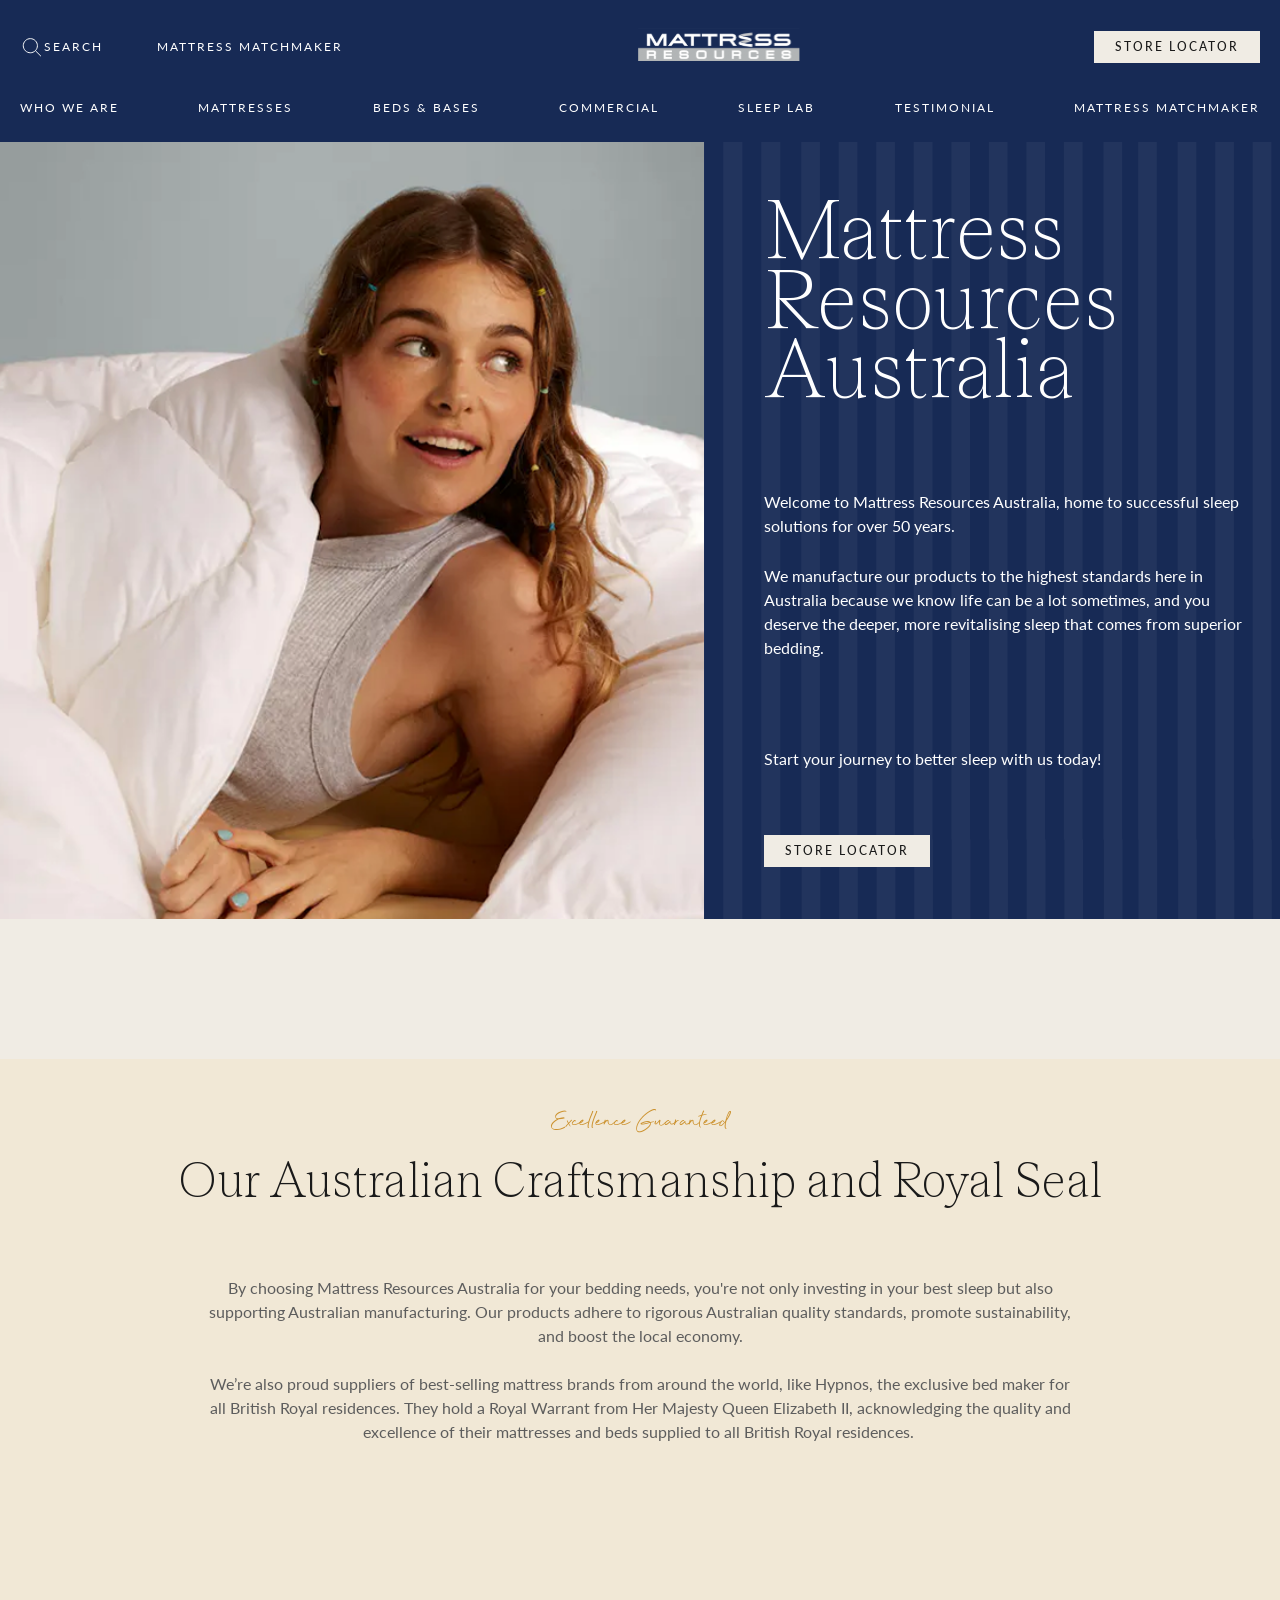
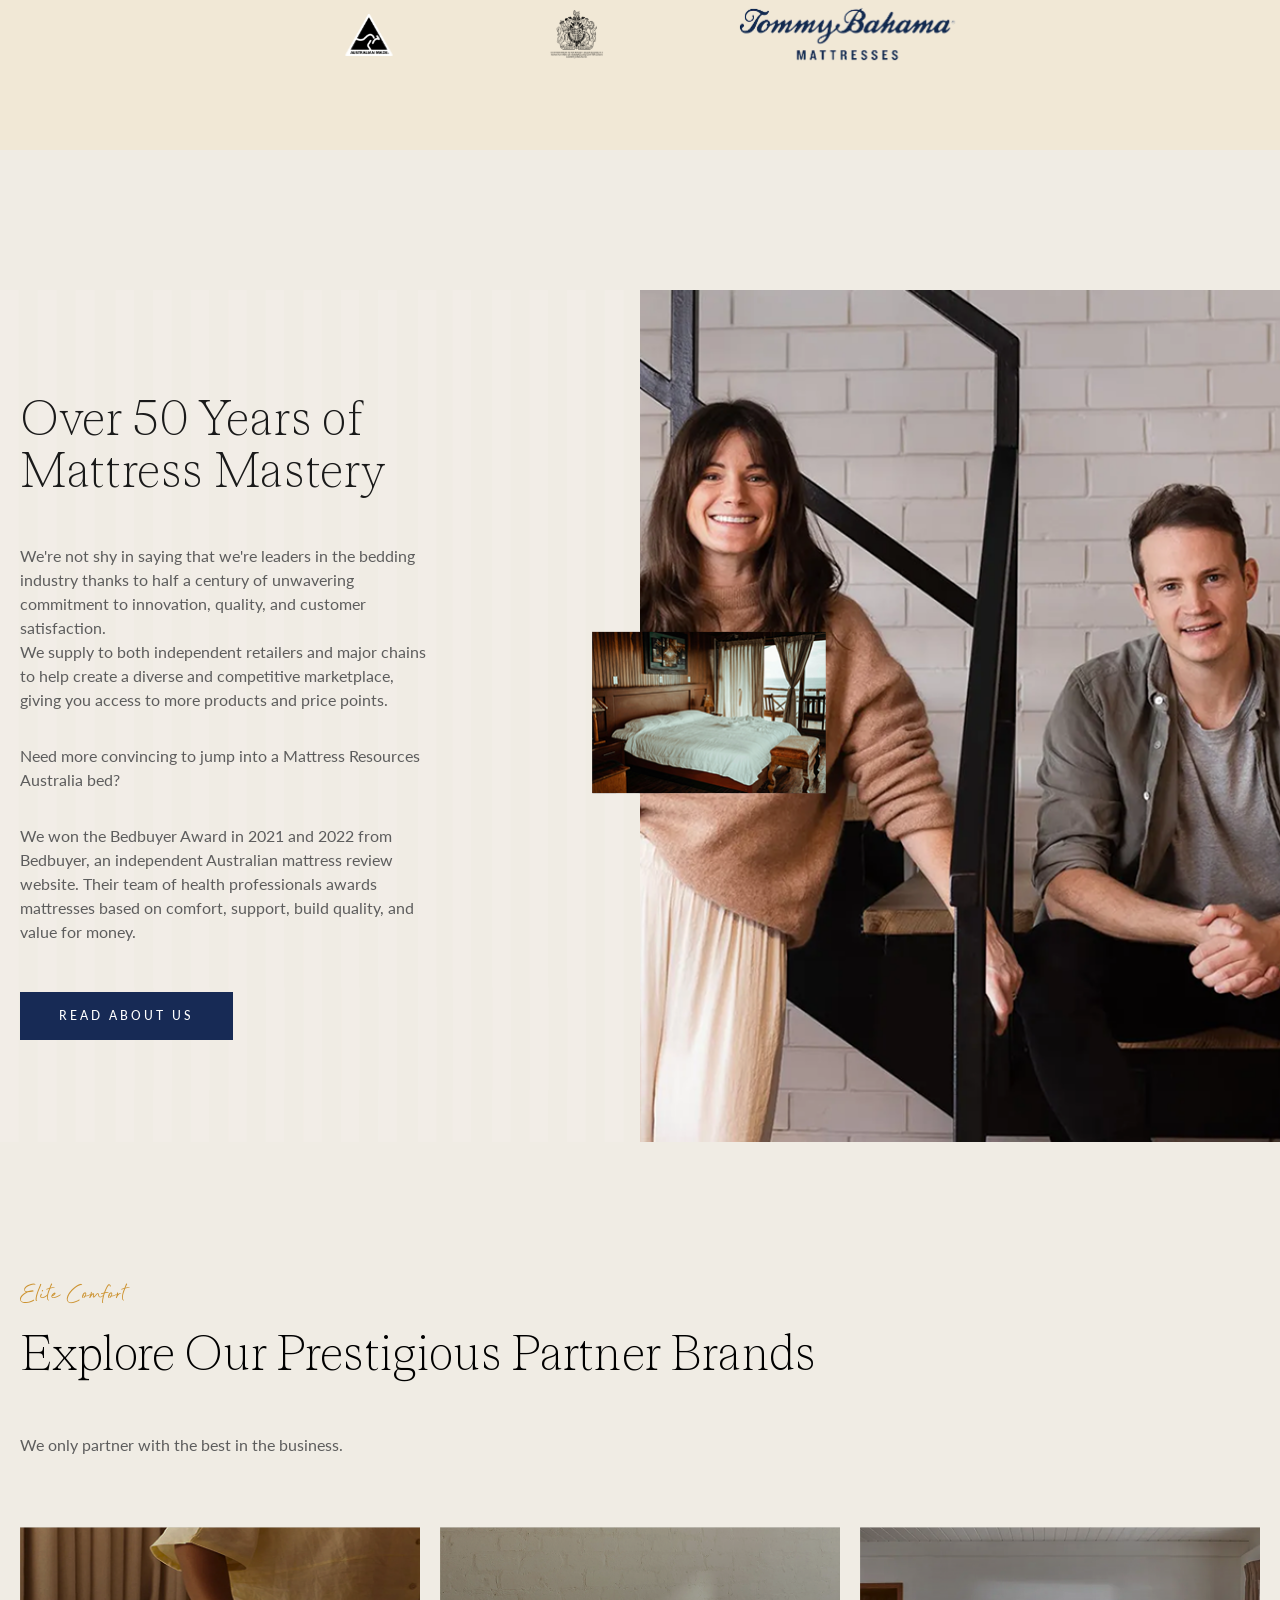
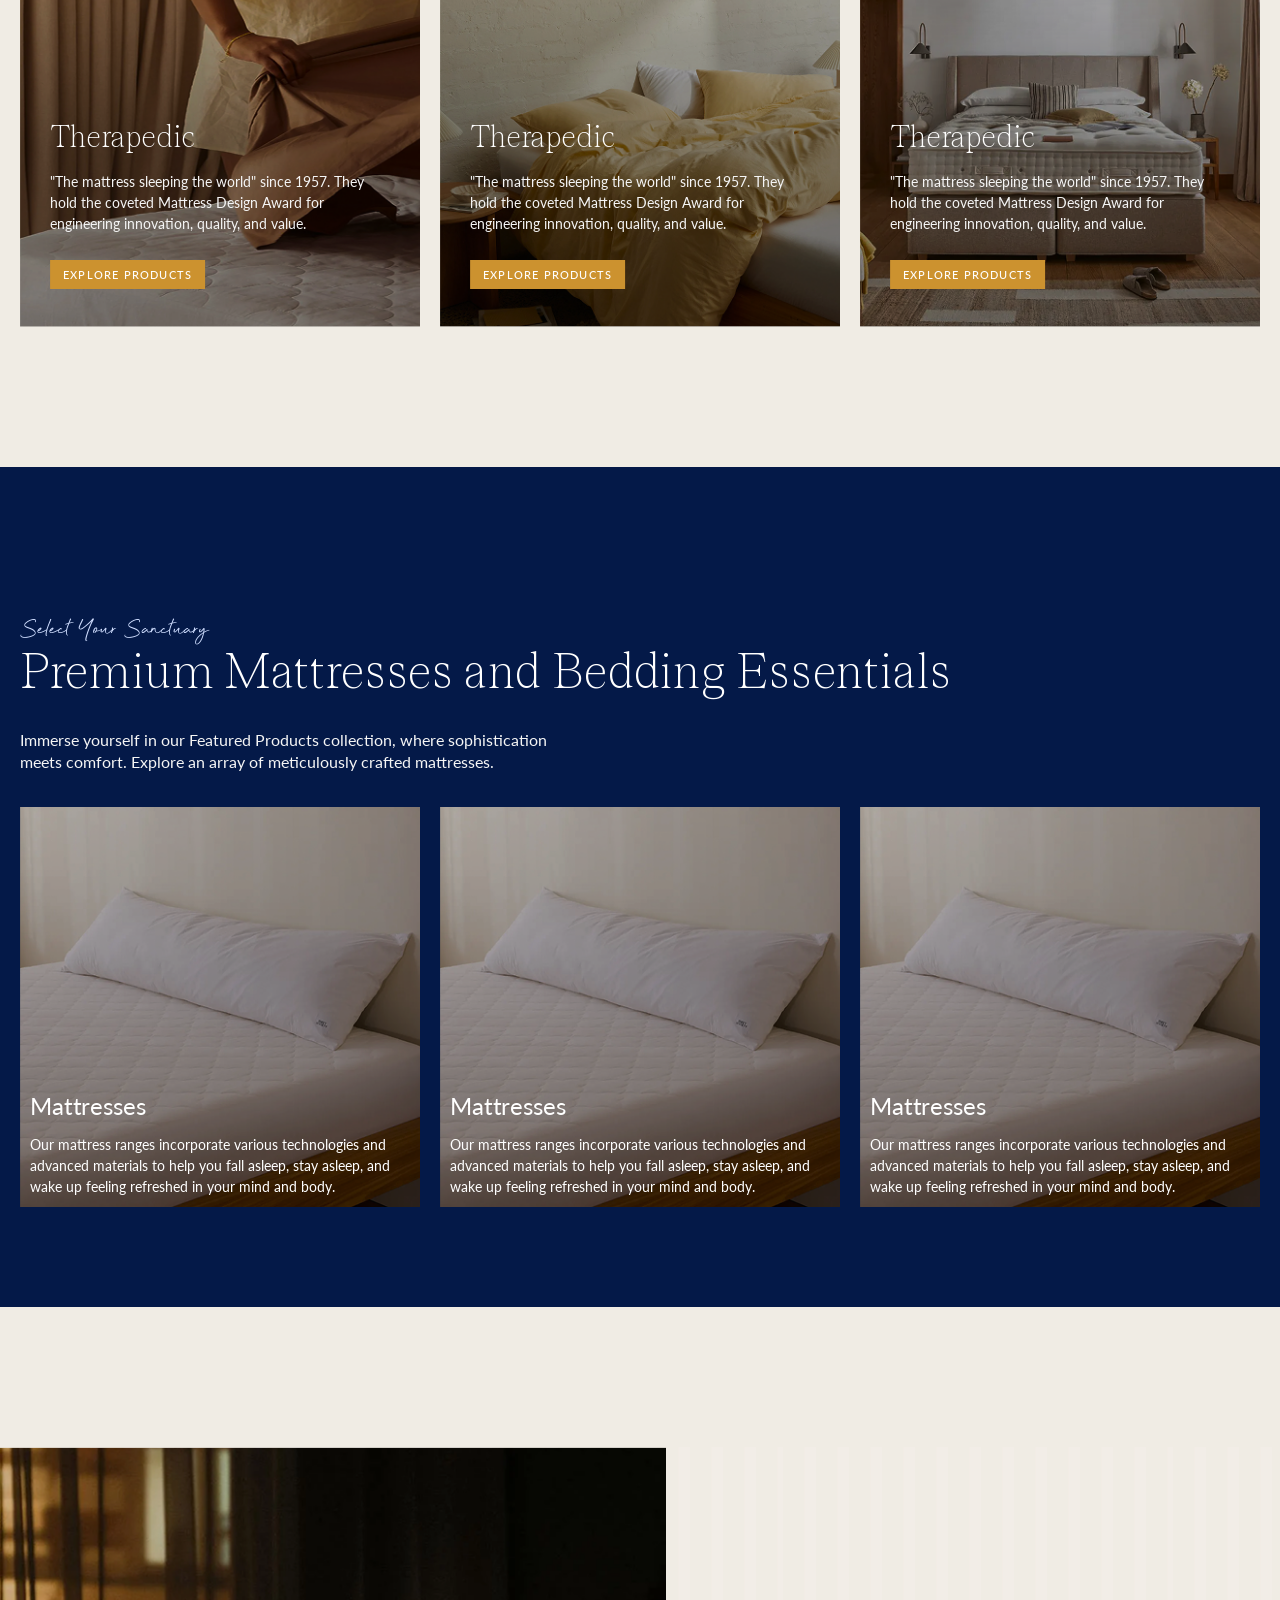
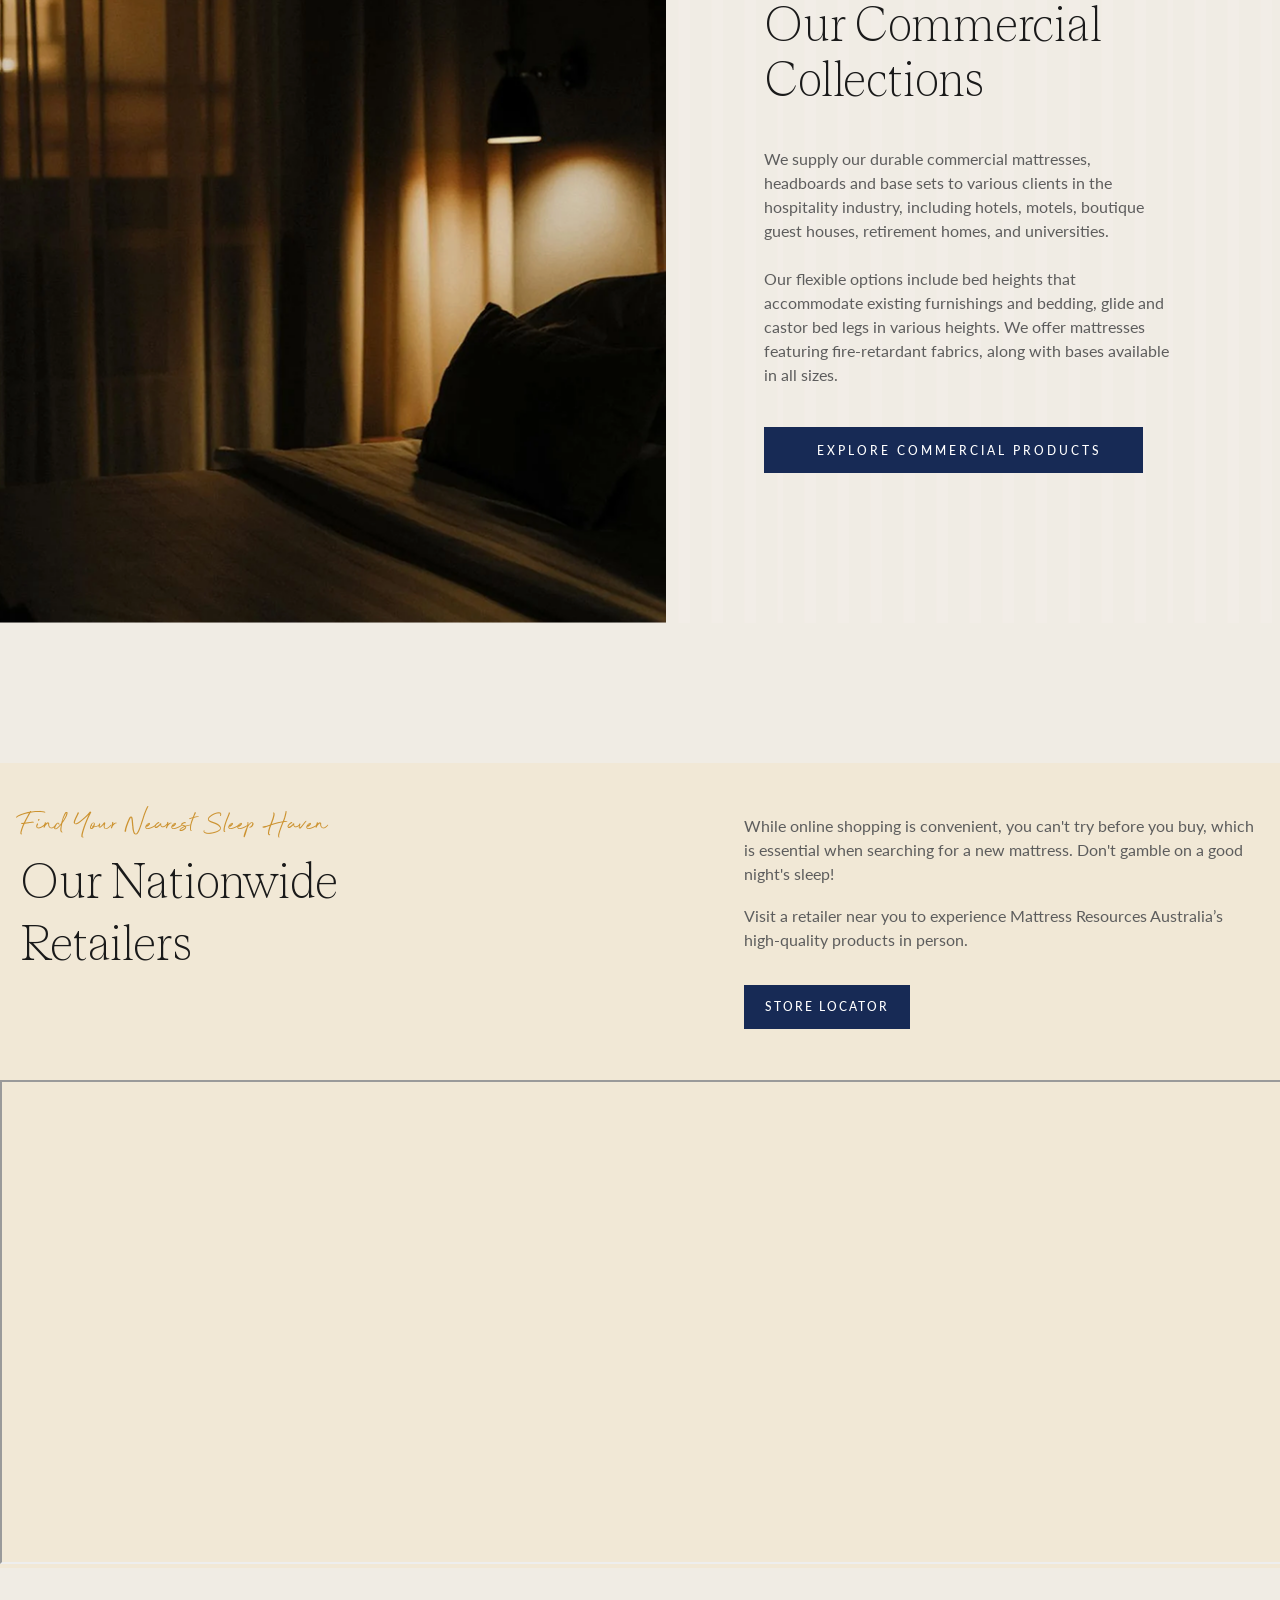
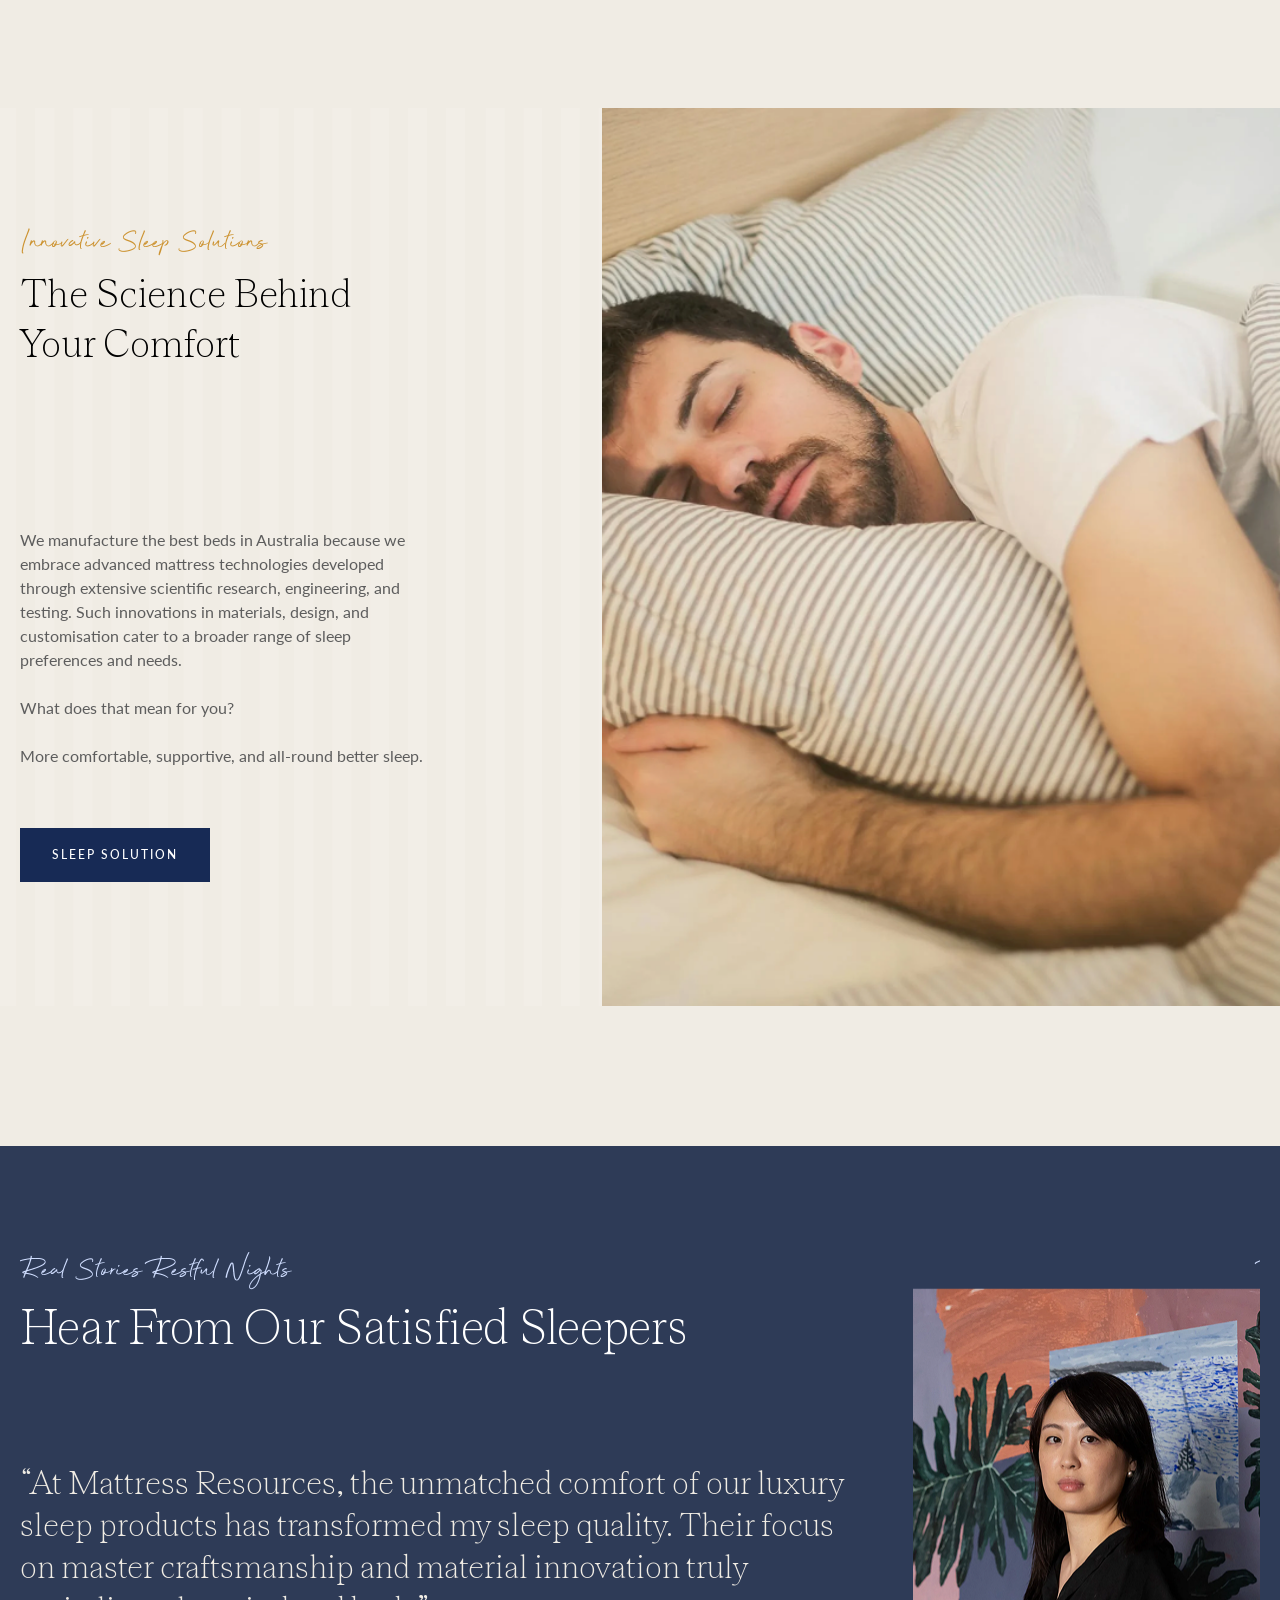
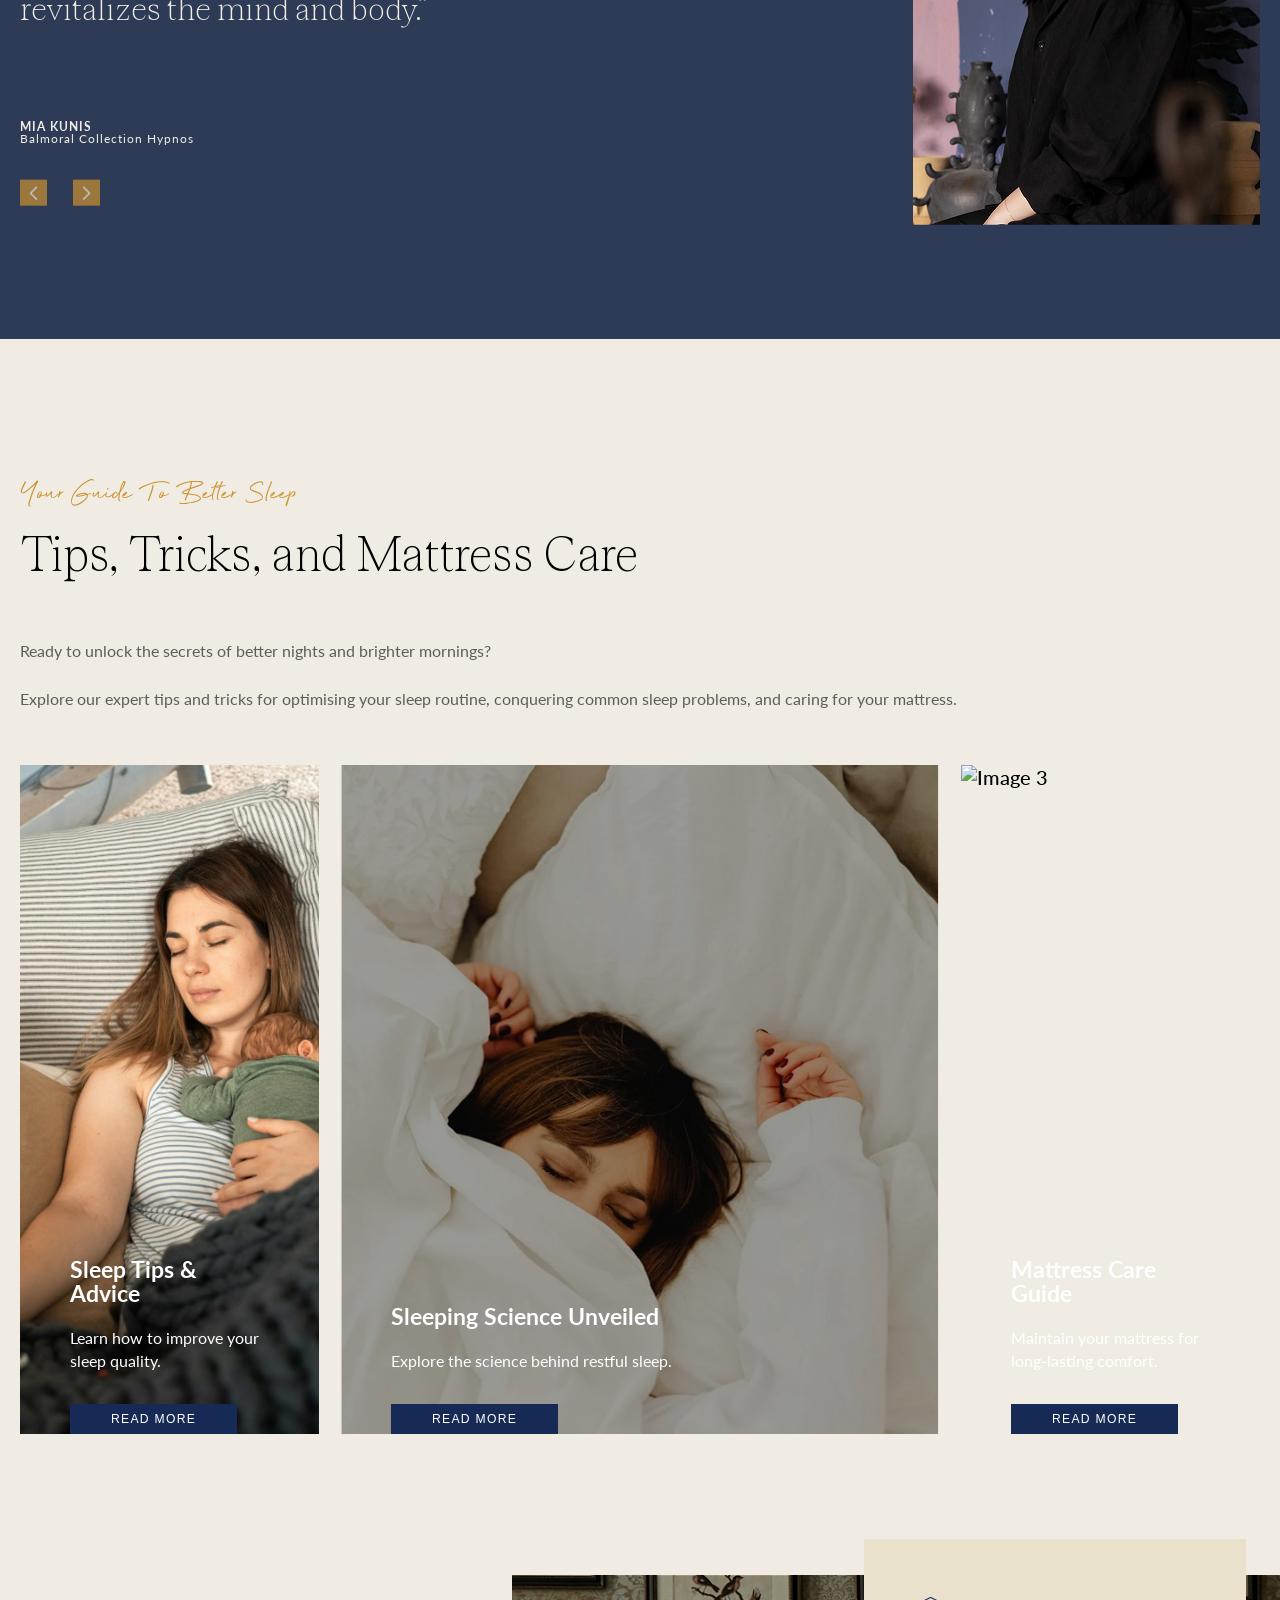
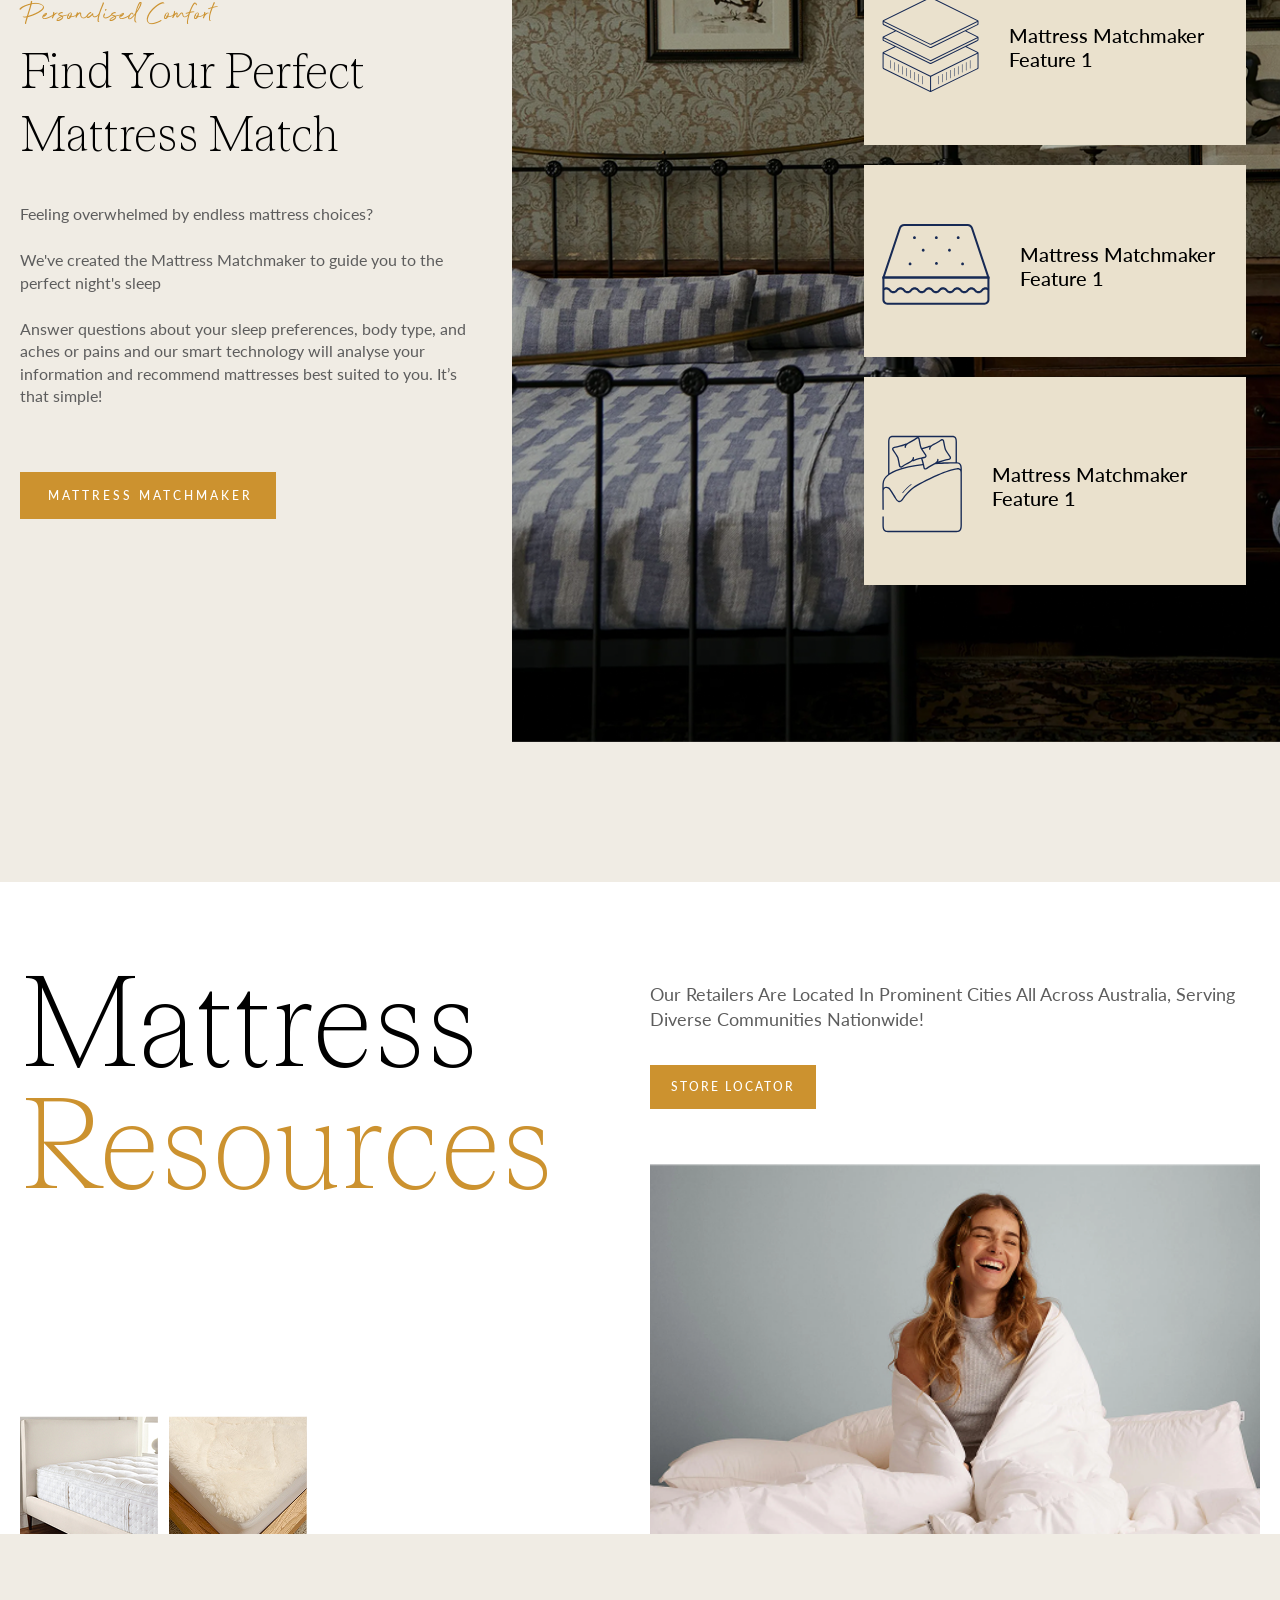
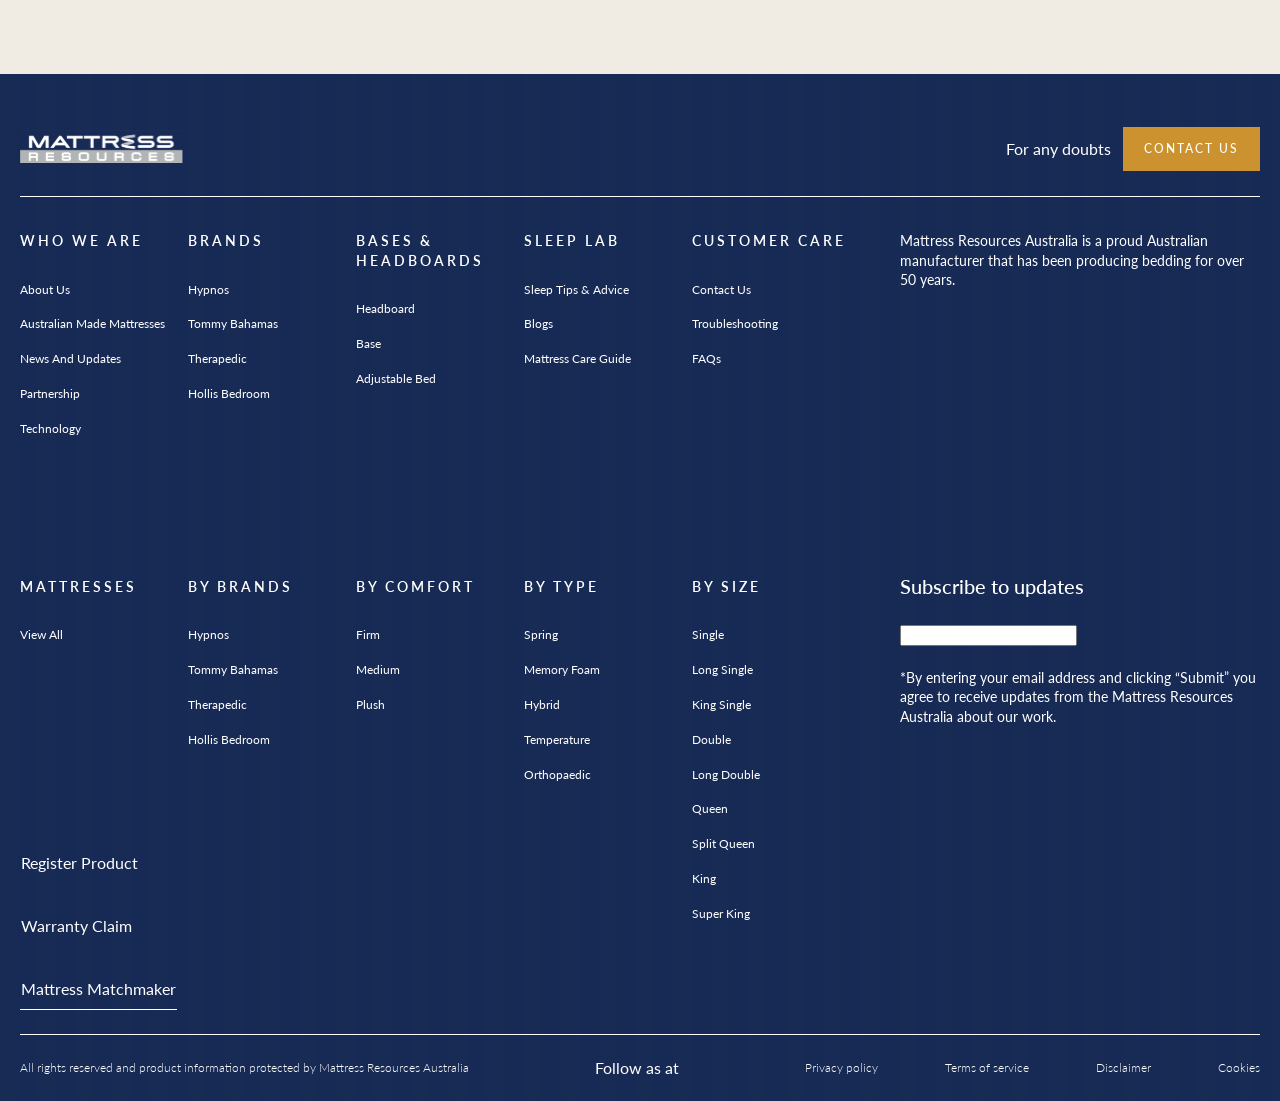
==== commit 772d007d: "changes" ====
--- a/index.html
+++ b/index.html
@@ -146,6 +146,7 @@
             <div class="banner-text">
               <div class="ban-text-top">
                 <h1>Mattress Resources Australia</h1>
+                <p class="beyond-text">with mattress Resources feel</p>
               </div>
               <div class="ban-text-middle">
                 <p>
--- a/assets/css/custom.css
+++ b/assets/css/custom.css
@@ -350,6 +350,17 @@
     color: rgba(255, 255, 255, 1);
 }
 
+.ban-text-top p {
+    font-weight: 400;
+    font-size: 35.1px;
+    line-height: 100%;
+    letter-spacing: 0px;
+    text-transform: capitalize;
+    text-align: center;
+    color: rgba(204, 146, 47, 1);
+    display: none;
+}
+
 .ban-text-middle {
     display: flex;
     flex-direction: column;
@@ -546,7 +557,7 @@
     display: flex;
     flex-direction: column;
     gap: 70px;
-    padding: 15px;
+    /* padding: 15px; */
 }
 
 .explore-in h2 {}
@@ -721,11 +732,9 @@
 }
 
 .avl-itm-top-top h2 {
-    font-family: "Teodor TRIAL";
-    font-weight: 400;
-    font-size: 52px;
+
     line-height: 100%;
-    letter-spacing: -4%;
+    letter-spacing: 0.64px;
 
 }
 
@@ -864,9 +873,7 @@
 }
 
 .our-com-text-top h2 {
-    font-family: "Teodor TRIAL";
-    font-weight: 400;
-    font-size: 52px;
+
     line-height: 105%;
     letter-spacing: -0.16px;
     text-transform: capitalize;
@@ -1904,6 +1911,7 @@
 
     .map-top {
         flex-direction: column;
+        gap: 36px;
     }
 
     .map-top-left {
@@ -1942,9 +1950,18 @@
         top: auto;
         right: auto;
     }
+
+    .ban-text-top p {
+        display: block;
+    }
 }
 
 @media(max-width: 767px) {
+    h2 {
+        font-size: 28px;
+        letter-spacing: -0.16px;
+    }
+
     .banner-text h1 {
         font-size: 42px;
     }
@@ -1960,13 +1977,16 @@
 
     .feature-1-top h2 {
         text-align: left;
+        font-size: 28px;
     }
 
     .feature-1-middle {
         text-align: left;
     }
 
-
+    .feature-1-in {
+        gap: 40px;
+    }
 
     .fo-grid-head {
         font-size: 12px;
@@ -2010,6 +2030,7 @@
 
     .feed-text-middle {
         text-align: center;
+        font-size: 24px;
     }
 
     .feedback-text {
@@ -2051,6 +2072,21 @@
 
     .feature-1-bottom {
         gap: 50px;
+        padding-top: 0;
+    }
+
+    .history-text {
+        gap: 40px;
+    }
+
+    .ex-top-top h2 {
+        font-size: 28px;
+        letter-spacing: -0.16px;
+    }
+
+    .hi-text-top h2 {
+        font-size: 28px;
+        line-height: -0.16px;
     }
 
     .explore-in {
@@ -2061,6 +2097,10 @@
     .avail-item {
         padding-top: 56px;
         padding-bottom: 56px;
+    }
+
+    .sc-be-text-top h2 {
+        font-size: 28px;
     }
 }
 
--- a/assets/css/custom.css
+++ b/assets/css/custom.css
@@ -350,6 +350,17 @@
     color: rgba(255, 255, 255, 1);
 }
 
+.ban-text-top p {
+    font-weight: 400;
+    font-size: 35.1px;
+    line-height: 100%;
+    letter-spacing: 0px;
+    text-transform: capitalize;
+    text-align: center;
+    color: rgba(204, 146, 47, 1);
+    display: none;
+}
+
 .ban-text-middle {
     display: flex;
     flex-direction: column;
@@ -546,7 +557,7 @@
     display: flex;
     flex-direction: column;
     gap: 70px;
-    padding: 15px;
+    /* padding: 15px; */
 }
 
 .explore-in h2 {}
@@ -721,11 +732,9 @@
 }
 
 .avl-itm-top-top h2 {
-    font-family: "Teodor TRIAL";
-    font-weight: 400;
-    font-size: 52px;
+
     line-height: 100%;
-    letter-spacing: -4%;
+    letter-spacing: 0.64px;
 
 }
 
@@ -864,9 +873,7 @@
 }
 
 .our-com-text-top h2 {
-    font-family: "Teodor TRIAL";
-    font-weight: 400;
-    font-size: 52px;
+
     line-height: 105%;
     letter-spacing: -0.16px;
     text-transform: capitalize;
@@ -1904,6 +1911,7 @@
 
     .map-top {
         flex-direction: column;
+        gap: 36px;
     }
 
     .map-top-left {
@@ -1942,9 +1950,18 @@
         top: auto;
         right: auto;
     }
+
+    .ban-text-top p {
+        display: block;
+    }
 }
 
 @media(max-width: 767px) {
+    h2 {
+        font-size: 28px;
+        letter-spacing: -0.16px;
+    }
+
     .banner-text h1 {
         font-size: 42px;
     }
@@ -1960,13 +1977,16 @@
 
     .feature-1-top h2 {
         text-align: left;
+        font-size: 28px;
     }
 
     .feature-1-middle {
         text-align: left;
     }
 
-
+    .feature-1-in {
+        gap: 40px;
+    }
 
     .fo-grid-head {
         font-size: 12px;
@@ -2010,6 +2030,7 @@
 
     .feed-text-middle {
         text-align: center;
+        font-size: 24px;
     }
 
     .feedback-text {
@@ -2051,6 +2072,21 @@
 
     .feature-1-bottom {
         gap: 50px;
+        padding-top: 0;
+    }
+
+    .history-text {
+        gap: 40px;
+    }
+
+    .ex-top-top h2 {
+        font-size: 28px;
+        letter-spacing: -0.16px;
+    }
+
+    .hi-text-top h2 {
+        font-size: 28px;
+        line-height: -0.16px;
     }
 
     .explore-in {
@@ -2061,6 +2097,10 @@
     .avail-item {
         padding-top: 56px;
         padding-bottom: 56px;
+    }
+
+    .sc-be-text-top h2 {
+        font-size: 28px;
     }
 }
 
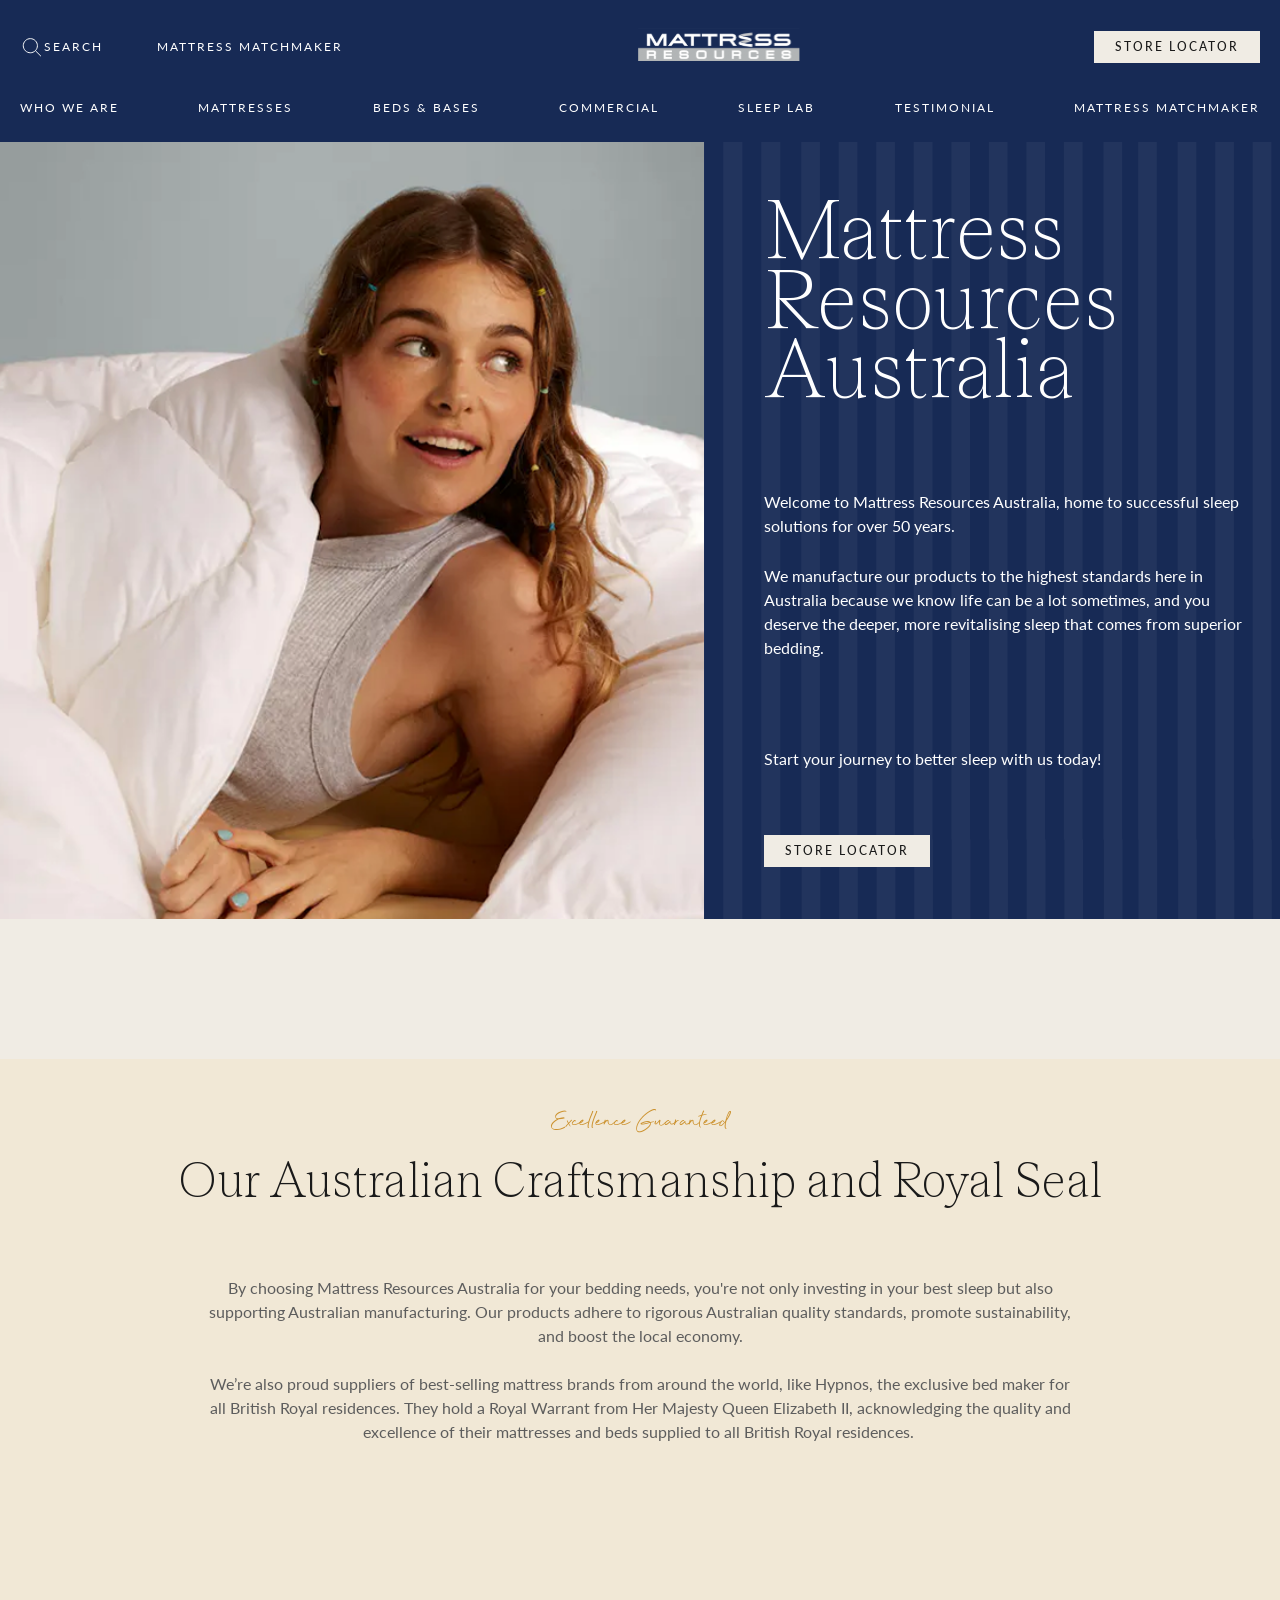
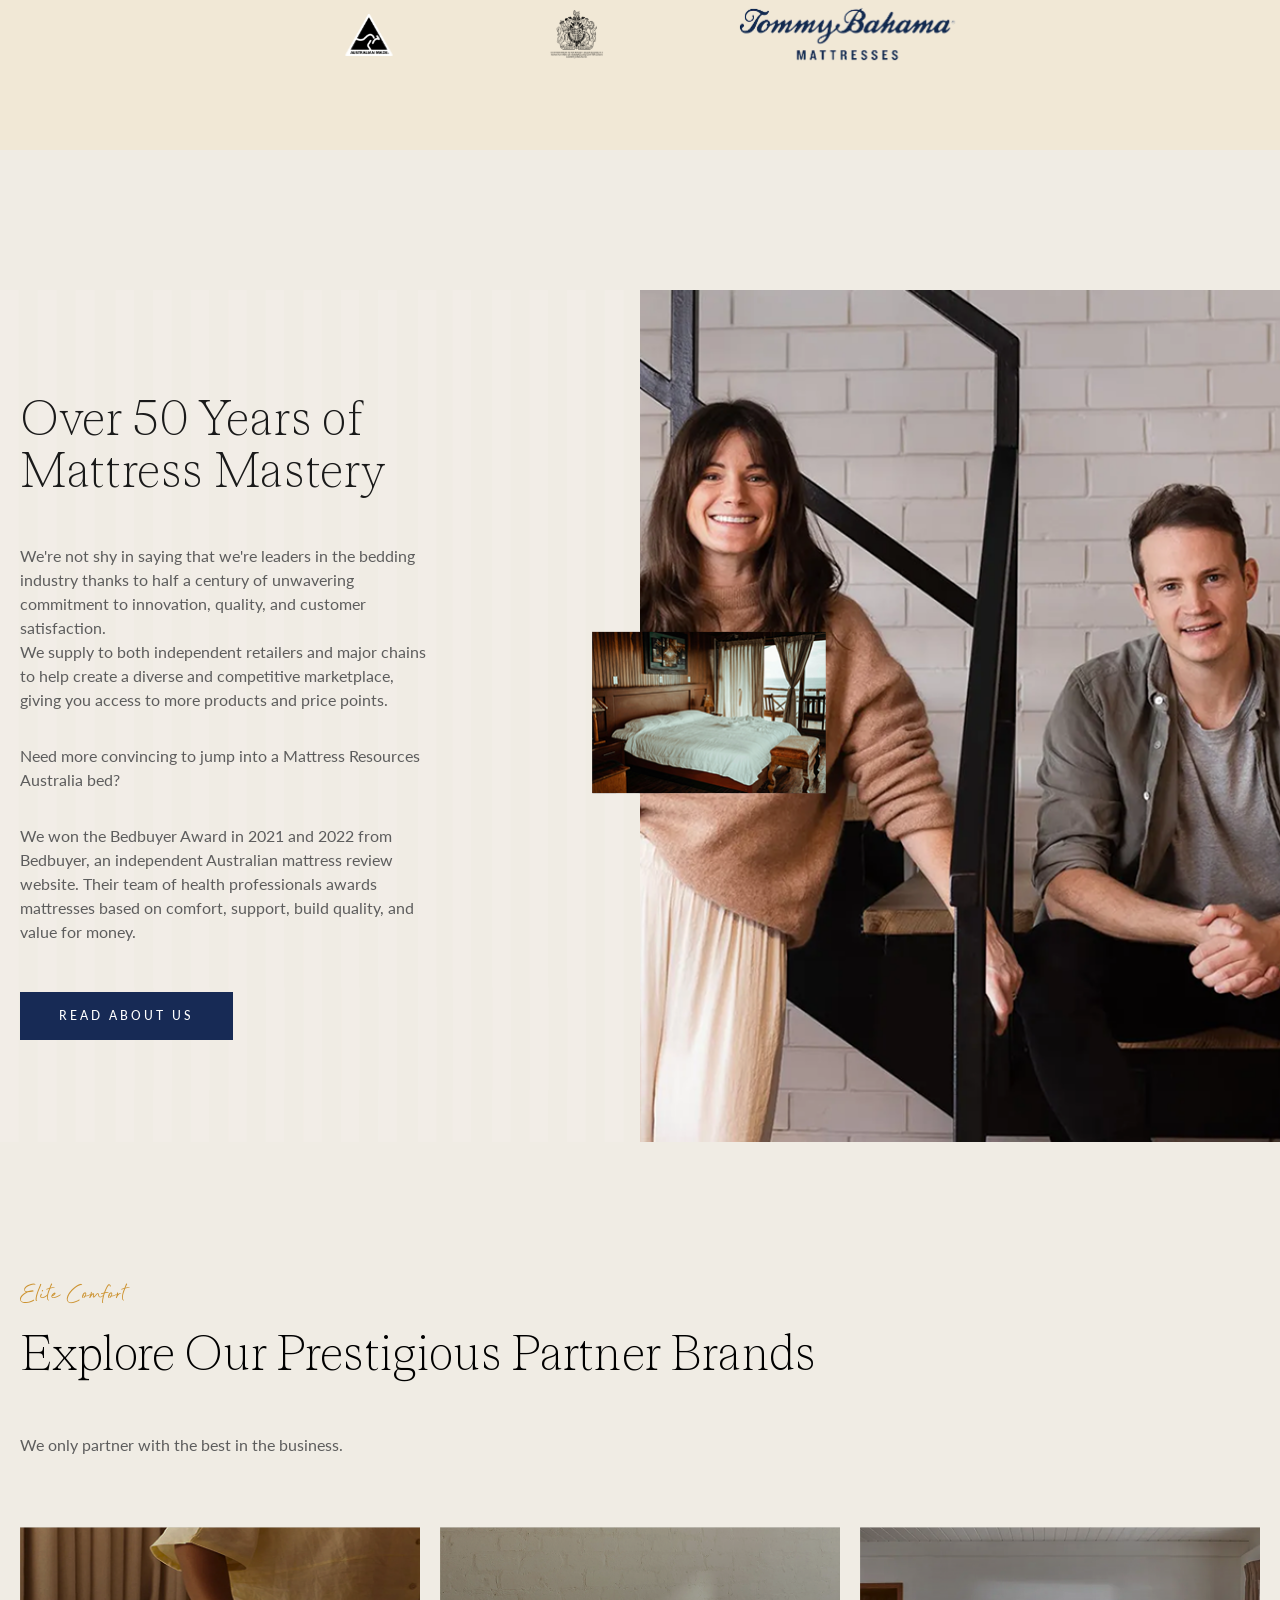
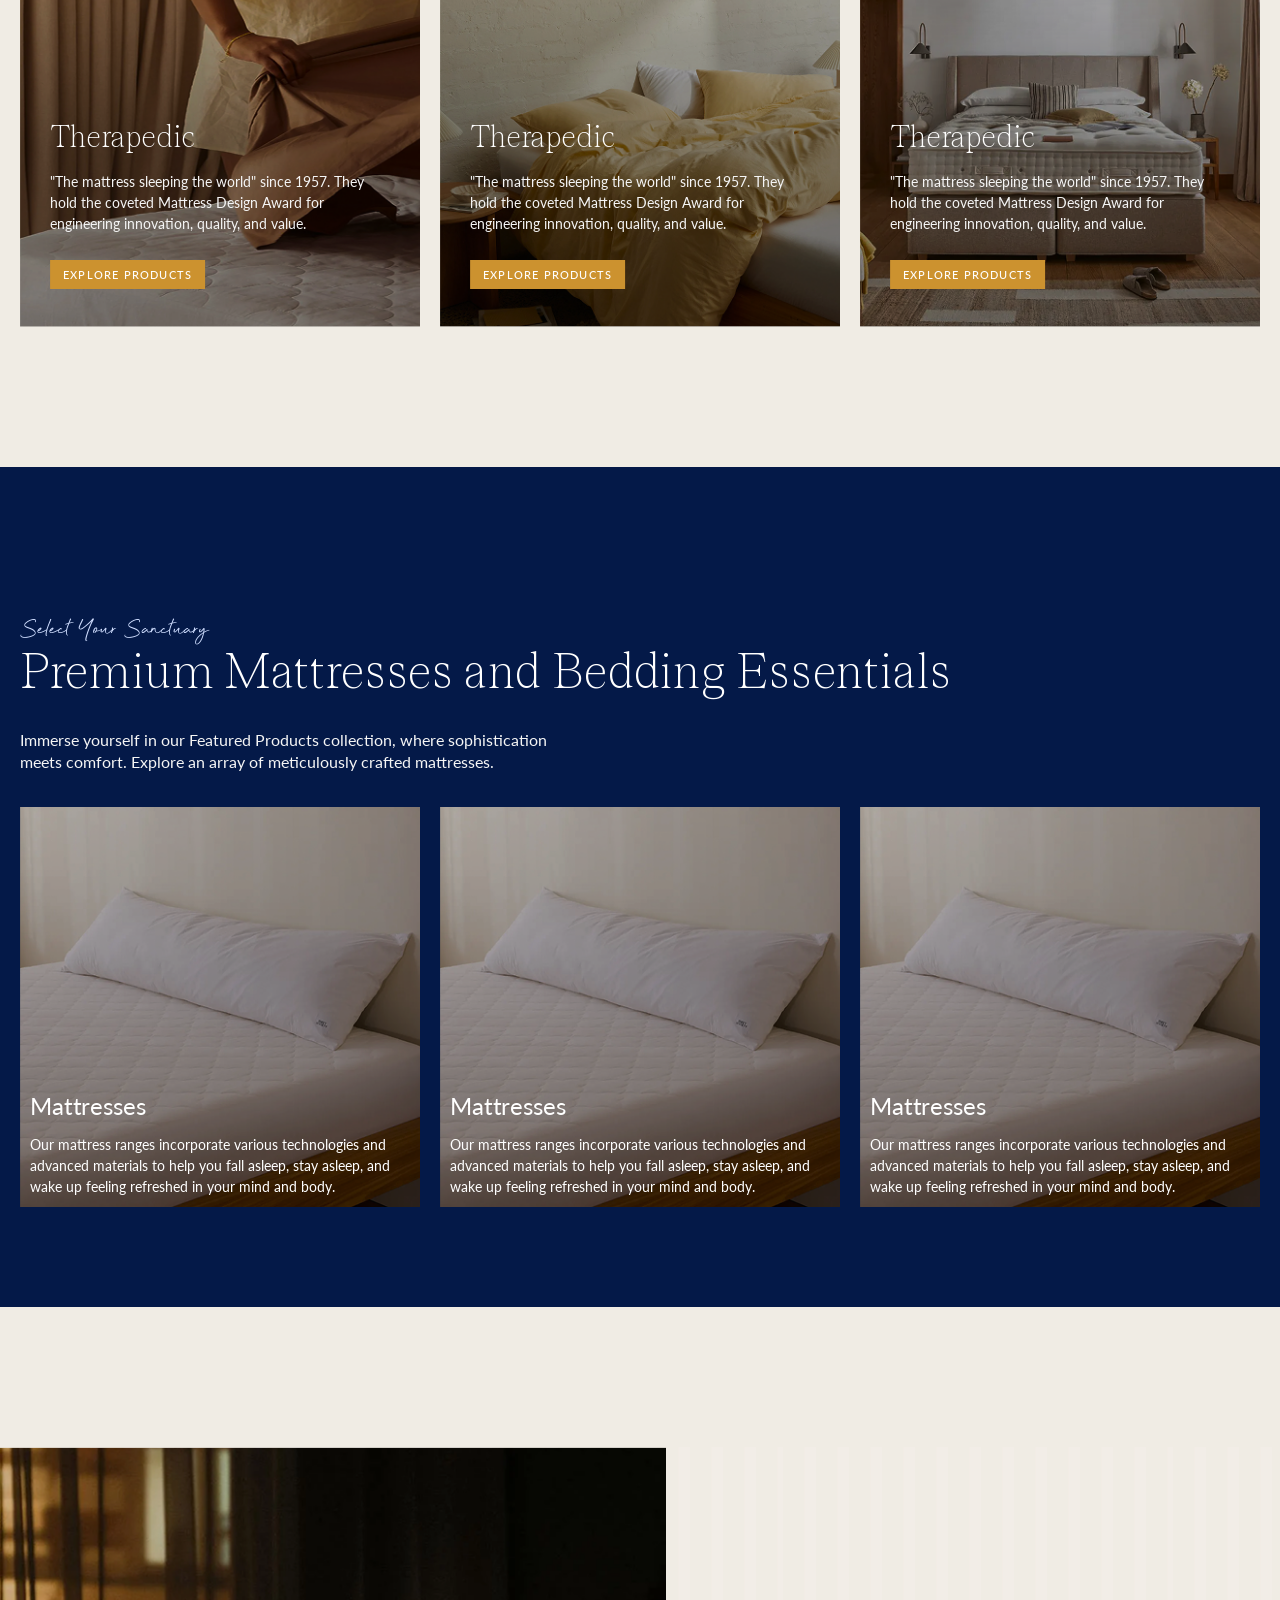
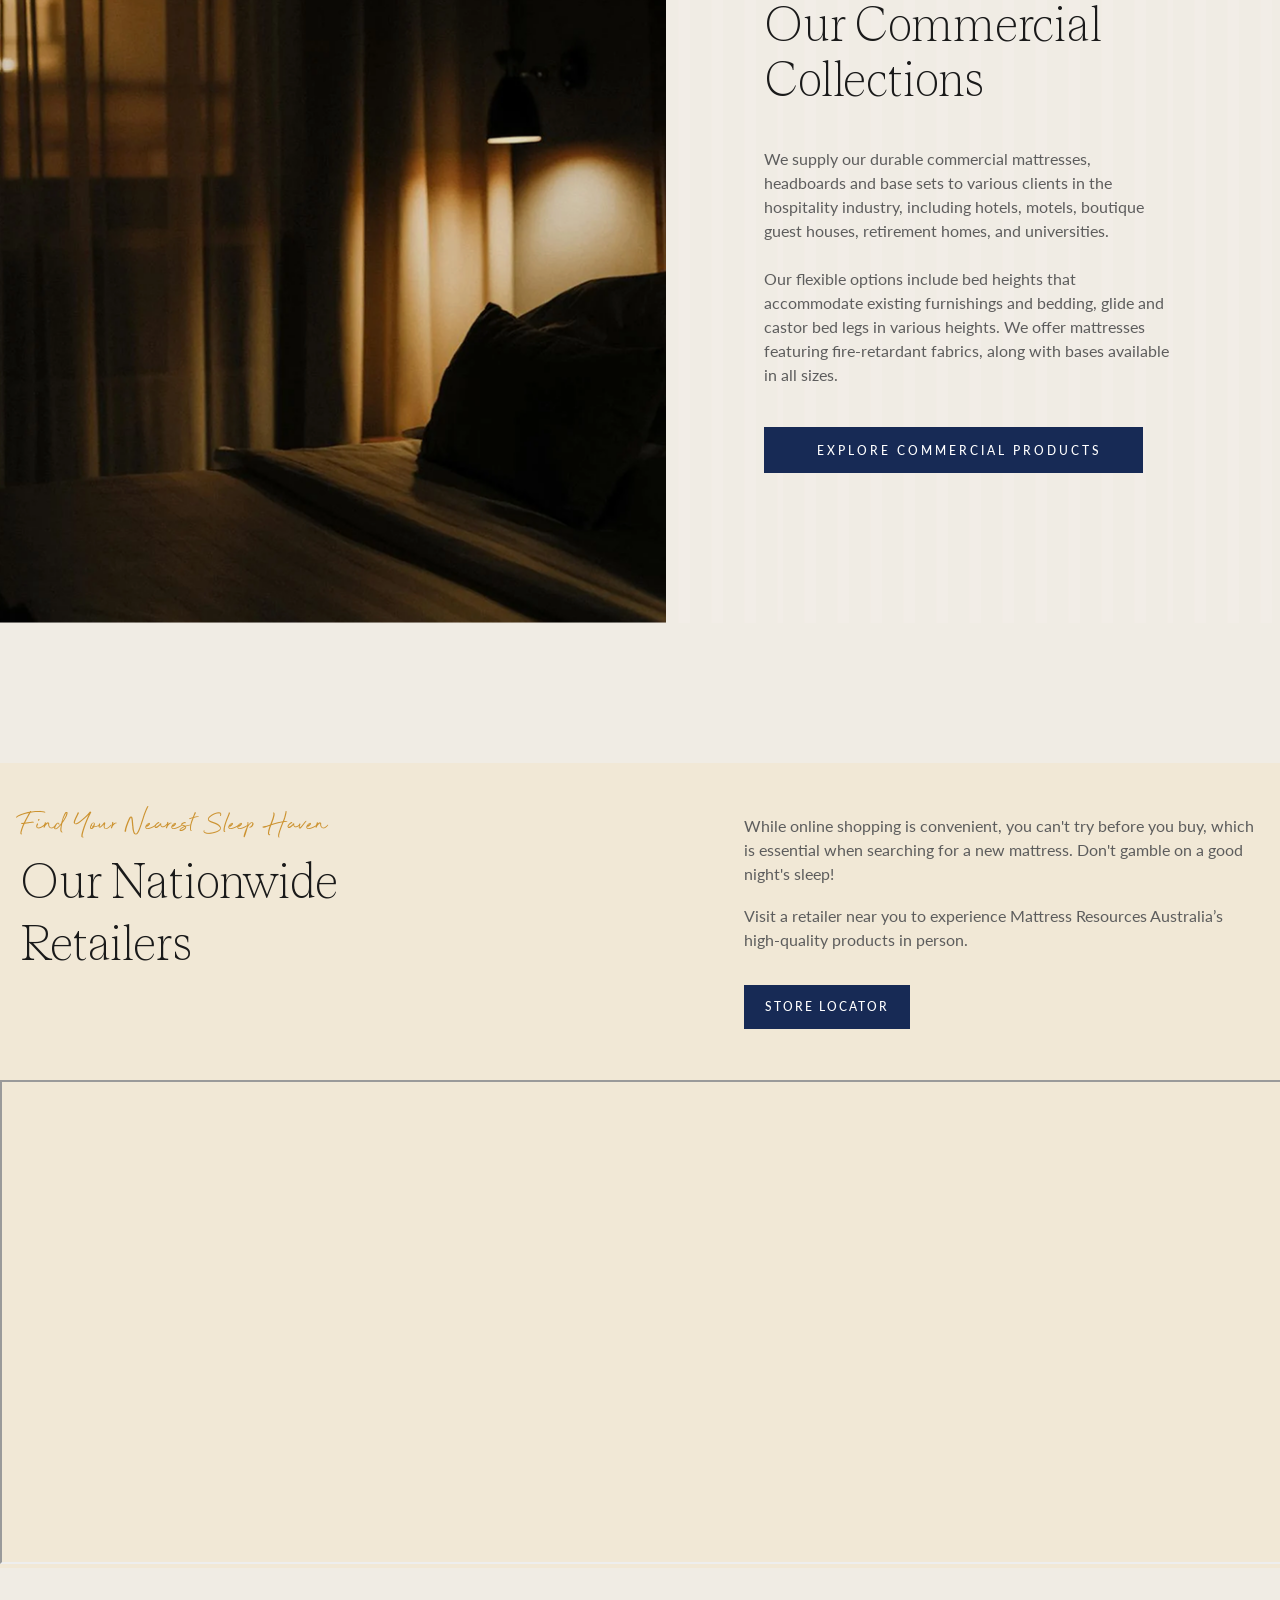
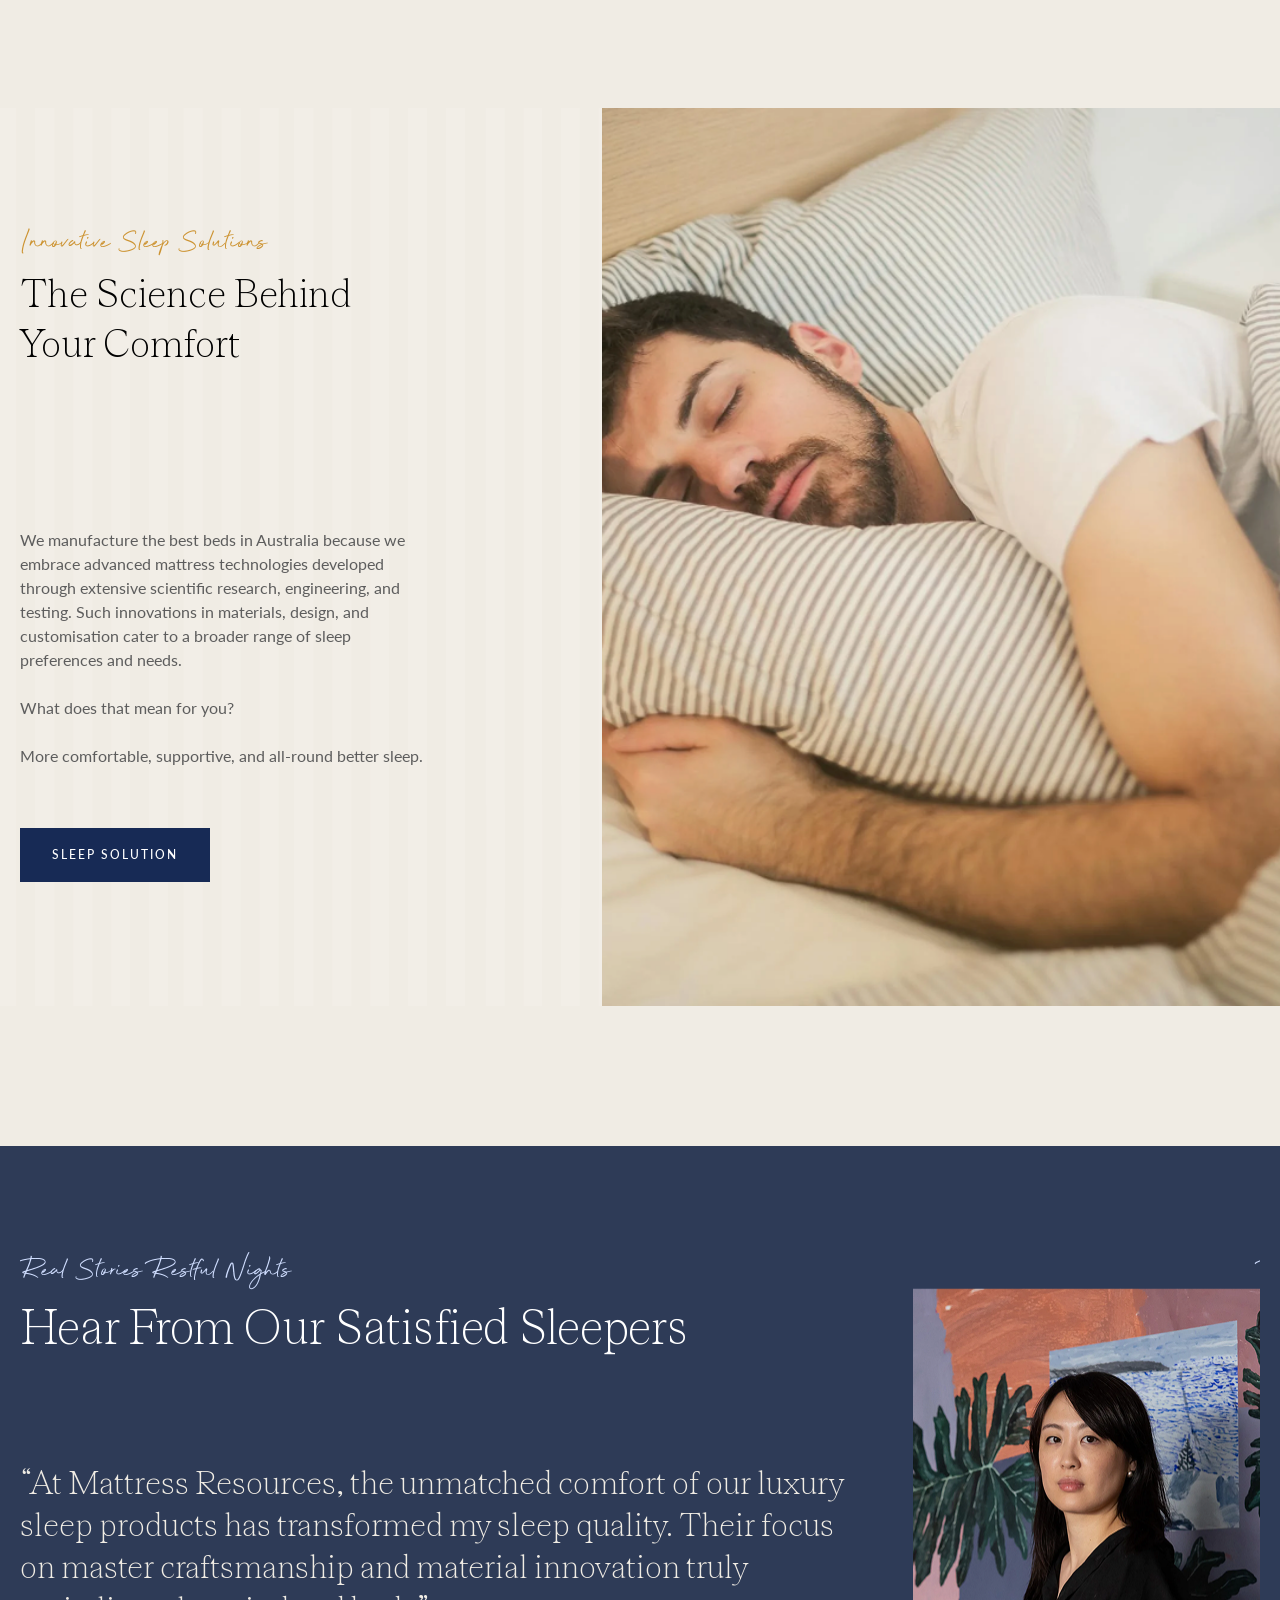
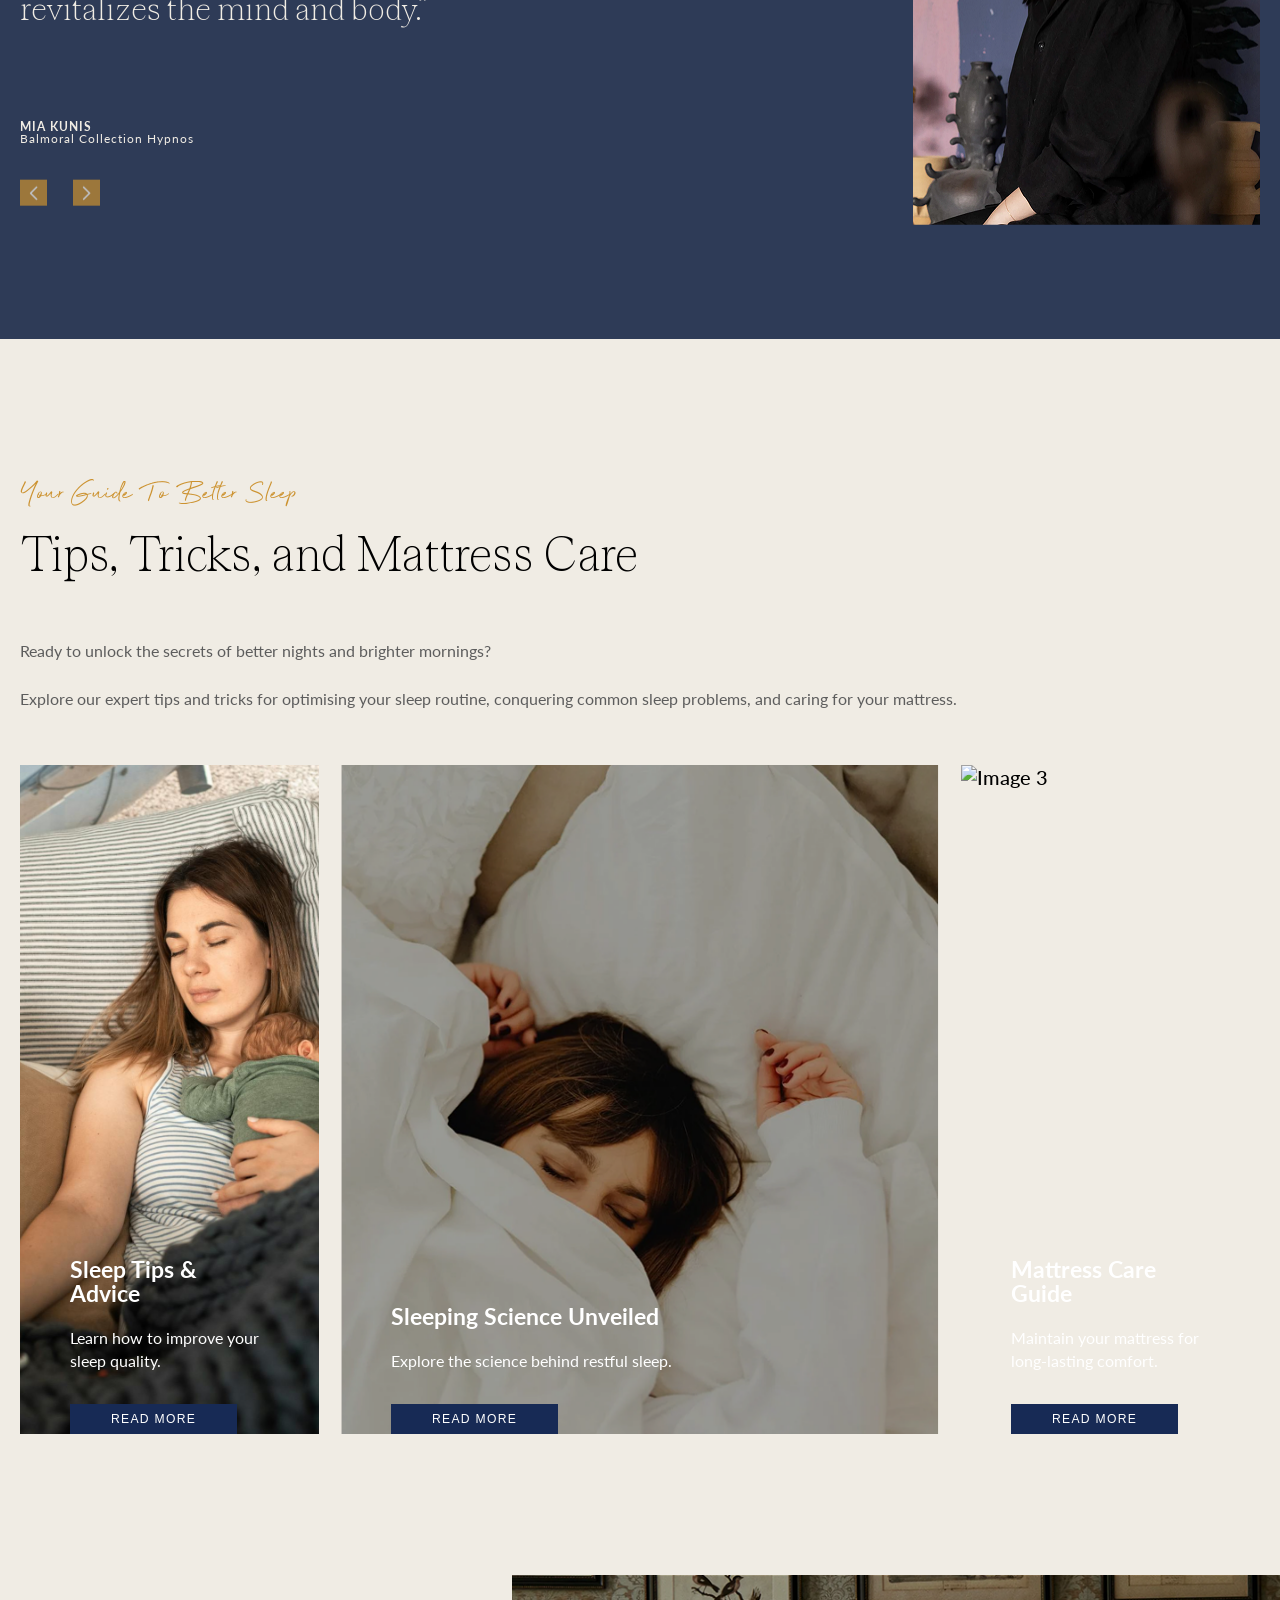
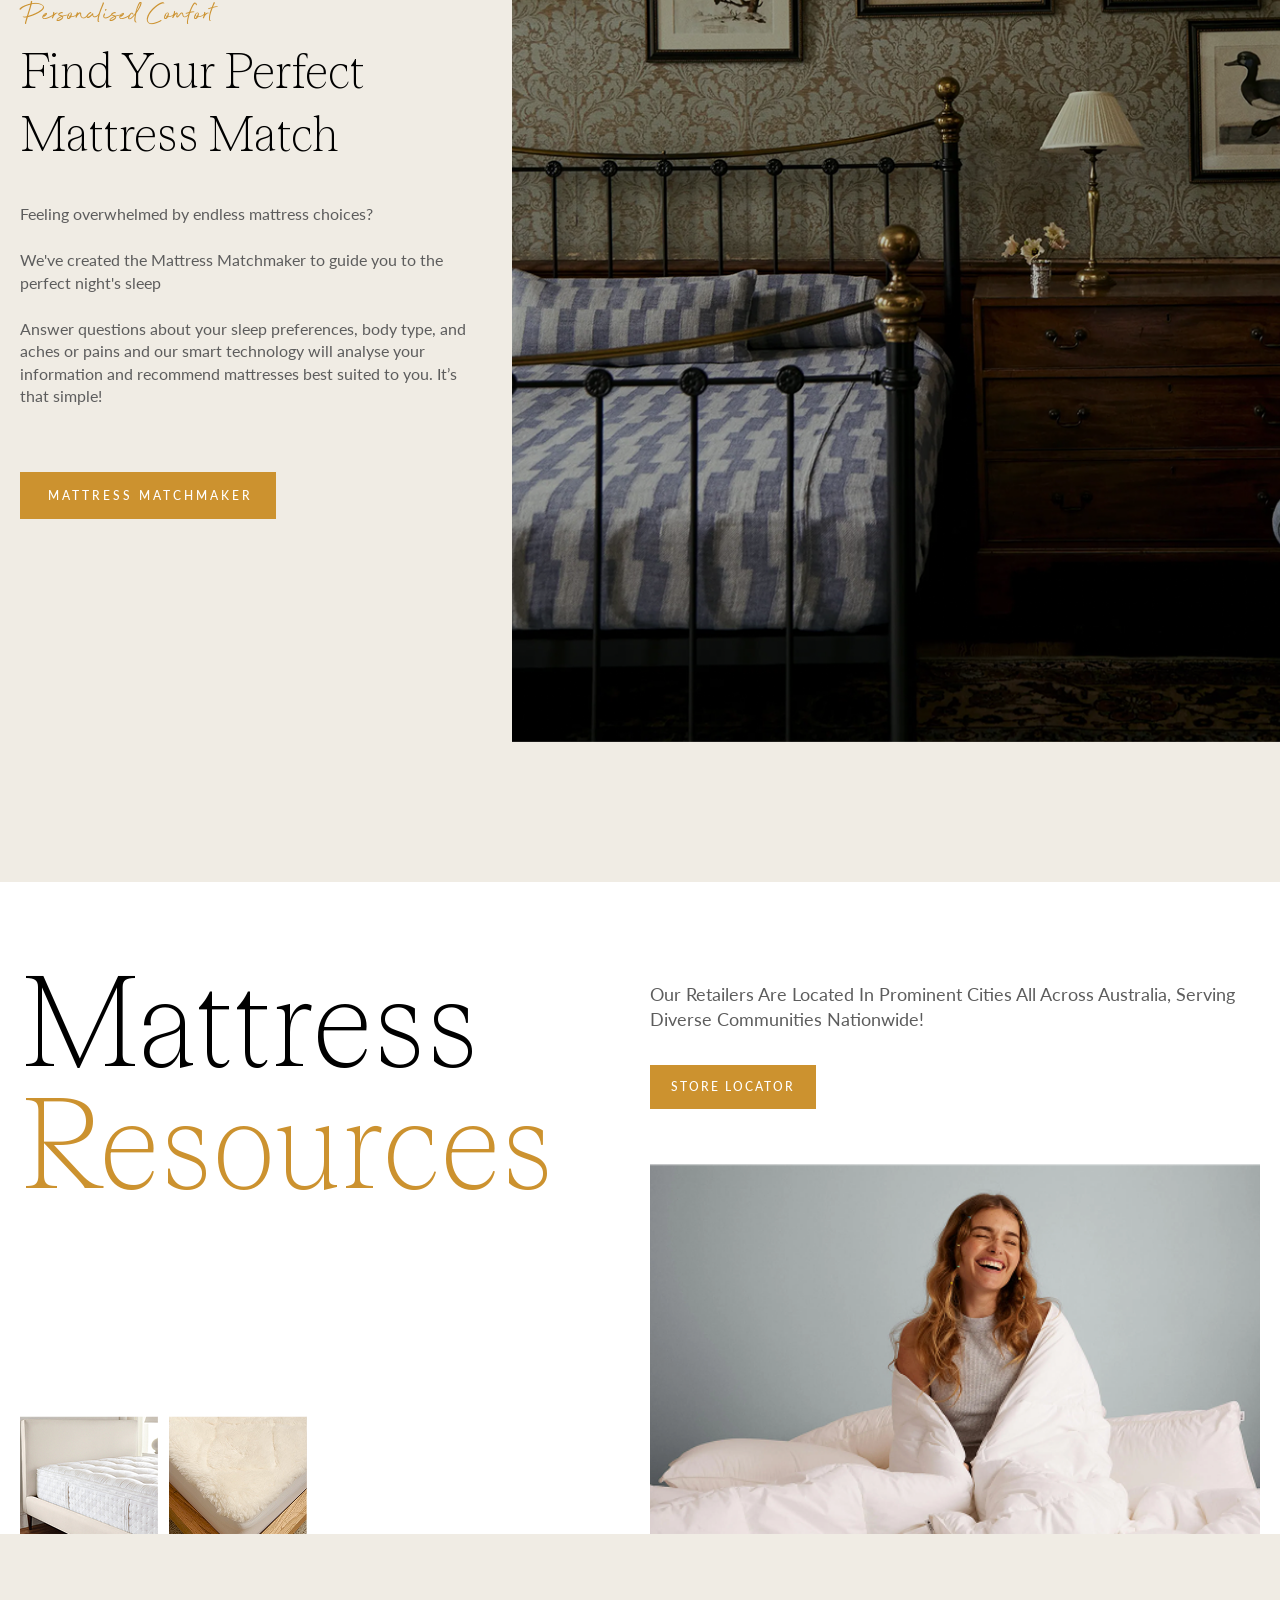
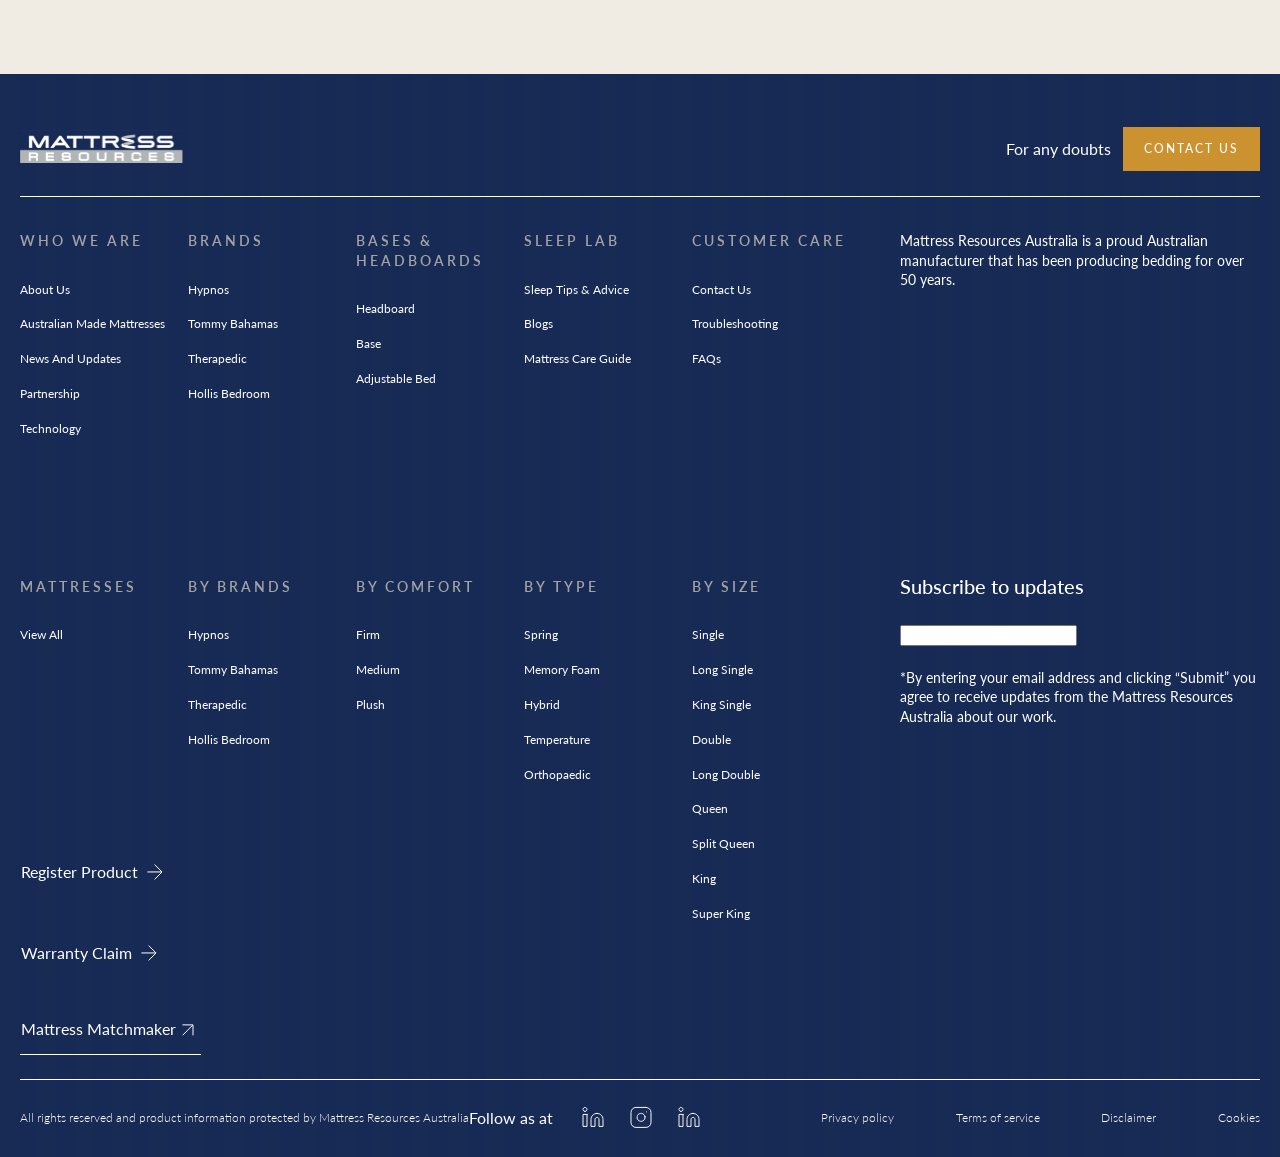
==== commit 6ac81531: "changes in footer" ====
--- a/index.html
+++ b/index.html
@@ -1162,13 +1162,38 @@
                     </ul>
                   </div>
                 </div>
+                <div class="footer-middle-bottom">
+                  <p class="footer-reg-prod">
+                    Register product
+                    <img src="/assets/img/arrow-up-right.svg" alt="" />
+                  </p>
+                  <p class="footer-reg-warr">
+                    Warranty claim
+                    <img src="/assets/img/arrow-up-right.svg" alt="" />
+                  </p>
+                  <p class="footer-matchmaker">
+                    Mattress matchmaker
+                    <img src="/assets/img/arrow-up-right (1).svg" alt="" />
+                  </p>
+                </div>
               </div>
               <div class="footer-middle-left">
+                <div class="logo-mob">
+                  <img src="./assets/img/lOGO.svg" alt="" />
+                </div>
                 <p class="footer-left-top">
                   Mattress Resources Australia is a proud Australian
                   manufacturer that has been producing bedding for over 50
                   years.
                 </p>
+                <div class="footer-end-middle-mob">
+                  <span>Follow as at</span>
+                  <div class="fot-end-logos">
+                    <span><img src="/assets/img/linkedin.svg" alt="" /></span>
+                    <span><img src="/assets/img/instagram.svg" alt="" /></span>
+                    <span><img src="./assets/img/linkedin.svg" alt="" /></span>
+                  </div>
+                </div>
                 <div class="footer-left-bottom">
                   <div class="footer-left-bottom-top">Subscribe to updates</div>
                   <div class="footer-left-bottom-input">
@@ -1182,17 +1207,20 @@
                 </div>
               </div>
             </div>
-            <div class="footer-middle-bottom">
-              <p class="footer-reg-prod">Register product</p>
-              <p class="footer-reg-warr">Warranty claim</p>
-              <p class="footer-matchmaker">Mattress matchmaker</p>
-            </div>
+
             <div class="footer-end">
               <div class="footer-end-left">
                 All rights reserved and product information protected by
                 Mattress Resources Australia
               </div>
-              <div class="footer-end-middle">Follow as at</div>
+              <div class="footer-end-middle">
+                <span>Follow as at</span>
+                <div class="fot-end-logos">
+                  <span><img src="/assets/img/linkedin.svg" alt="" /></span>
+                  <span><img src="/assets/img/instagram.svg" alt="" /></span>
+                  <span><img src="./assets/img/linkedin.svg" alt="" /></span>
+                </div>
+              </div>
               <div class="footer-end-right">
                 <ul>
                   <li>Privacy policy</li>
@@ -1208,6 +1236,12 @@
       <!-- Footer section end -->
     </wrapper>
 
+    <!-- font awesome cdn -->
+    <script
+      src="https://kit.fontawesome.com/7a36c65b22.js"
+      crossorigin="anonymous"
+    ></script>
+
     <!-- Splide CDN  -->
     <script src="https://cdn.jsdelivr.net/npm/@splidejs/splide@4.1.4/dist/js/splide.min.js"></script>
 
--- a/assets/css/custom.css
+++ b/assets/css/custom.css
@@ -234,11 +234,11 @@
     padding: 80px 0px;
     background-color: rgba(23, 42, 85, 1);
     position: absolute;
-    top: 102px;
+    top: 94px;
     left: 0;
     width: 90%;
-    height: 90%;
-    overflow: hidden;
+    height: 70%;
+    overflow: scroll;
     z-index: 1;
     visibility: hidden;
     opacity: 0;
@@ -726,7 +726,7 @@
     font-weight: 400;
     font-size: 28px;
     line-height: 100%;
-    letter-spacing: 0%;
+    letter-spacing: 0px;
     text-transform: capitalize;
     color: rgba(208, 222, 255, 1);
 }
@@ -1162,7 +1162,7 @@
 
 .ti-tr-head p {
     line-height: 100%;
-    letter-spacing: 0%;
+    letter-spacing: 0px;
     text-transform: capitalize;
 }
 
@@ -1389,7 +1389,7 @@
 }
 
 .features-cards {
-    display: flex;
+    display: none;
     column-gap: 20px;
     width: fit-content;
     position: absolute;
@@ -1542,16 +1542,21 @@
 .fot-right-side {
     display: flex;
     gap: 12px;
+
     align-items: center;
 }
 
-.fot-right-side {}
+
 
 .right-side-button a {
     padding: 9px 20px;
 }
 
 .logo {}
+
+.logo-mob {
+    display: none;
+}
 
 .footer-rights-grid {
 
@@ -1594,7 +1599,7 @@
     letter-spacing: 3px;
     text-transform: uppercase;
     padding-bottom: 31px;
-    color: white;
+    color: rgba(163, 163, 163, 1);
 }
 
 .footer-middle-left {
@@ -1611,6 +1616,7 @@
     font-size: 14px;
     line-height: 140%;
     letter-spacing: 0px;
+    max-width: 51ch;
 }
 
 .footer-left-top {}
@@ -1649,10 +1655,11 @@
     font-weight: 400;
     font-size: 16px;
     line-height: 100%;
-    letter-spacing: 0%;
+    letter-spacing: 0px;
     text-transform: capitalize;
     padding: 12px 01px;
-
+    display: flex;
+    align-items: center;
 }
 
 .footer-matchmaker {
@@ -1672,11 +1679,14 @@
     font-weight: 300;
     font-size: 12px;
     line-height: 100%;
-    letter-spacing: 0%;
+    letter-spacing: 0px;
 
 }
 
 .footer-end-middle {
+    display: flex;
+    column-gap: 28px;
+    align-items: center;
     font-weight: 400;
     font-size: 16px;
     line-height: 100%;
@@ -1684,16 +1694,38 @@
 
 }
 
+.footer-end-middle-mob {
+    display: none;
+    column-gap: 28px;
+    align-items: center;
+    font-weight: 400;
+    font-size: 16px;
+    line-height: 100%;
+    letter-spacing: 0px;
+
+}
+
 .footer-end-right ul {
     display: flex;
-    column-gap: 67px;
+    justify-content: space-between;
+}
+
+.footer-end-right {
+    flex: 1;
+    padding-left: 120px;
 }
 
 .footer-end-right li {
     font-weight: 300;
     font-size: 12px;
     line-height: 100%;
-    letter-spacing: 0%;
+    letter-spacing: 0px;
+}
+
+
+.fot-end-logos {
+    display: flex;
+    column-gap: 24px;
 }
 
 /* Footer section end */
@@ -1715,6 +1747,8 @@
         grid-template-rows: repeat(3, 1fr);
     }
 
+
+
     .header-in-bottom {
         display: none;
     }
@@ -1737,6 +1771,17 @@
     }
 
     .hamburger {}
+
+    .footer-end {
+        flex-direction: column;
+        row-gap: 20px;
+    }
+
+    .footer-end-right {
+        width: 100%;
+        padding: 0;
+    }
+
 }
 
 @media(max-width: 1024px) {
@@ -1954,6 +1999,12 @@
     .ban-text-top p {
         display: block;
     }
+
+    .he-in-top-left {
+        gap: 0;
+    }
+
+
 }
 
 @media(max-width: 767px) {
@@ -1992,20 +2043,7 @@
         font-size: 12px;
     }
 
-    .footer-middle {
-        flex-direction: column;
-    }
-
-    .footer-middle-right {
-        width: 100%;
-    }
-
-    .footer-middle-left {
-        width: 100%;
-        flex-direction: row;
-        gap: 0;
-        justify-content: space-between;
-    }
+
 
     .his-img-sm {
         right: 20px;
@@ -2101,6 +2139,76 @@
 
     .sc-be-text-top h2 {
         font-size: 28px;
+    }
+
+    /* // footer section */
+
+    .footer-top {
+        flex-direction: column;
+        row-gap: 20px;
+    }
+
+    .fot-right-side {
+        width: 100%;
+        justify-content: space-between;
+    }
+
+    .footer-end {
+        flex-direction: column-reverse;
+        border-top: none;
+    }
+
+    .footer-end-right ul {
+
+        justify-content: space-between;
+    }
+
+    .footer-end-middle-mob {
+        display: flex;
+        padding-top: 10px;
+    }
+
+    .footer-end-middle {
+        display: none;
+    }
+
+    .footer-middle {
+        flex-direction: column;
+    }
+
+    .footer-middle-right {
+        width: 100%;
+    }
+
+    .footer-middle-left {
+        width: 100%;
+        justify-content: space-between;
+        flex-direction: column;
+        row-gap: 24px;
+    }
+
+    .logo-mob {
+        display: block;
+    }
+
+    .logo {
+        display: none;
+    }
+
+    .footer-middle-right {
+        border-bottom: 1px solid white;
+    }
+
+    .footer-left-bottom {
+        padding-top: 50px;
+    }
+
+    .footer-end-right {
+        padding-top: 50px;
+    }
+
+    .footer-end-left {
+        padding-top: 50px;
     }
 }
 
@@ -2112,19 +2220,12 @@
         column-gap: 60px;
     }
 
-    .footer-middle-left {
-        flex-direction: column;
-        row-gap: 70px;
-    }
-
-    .footer-end {
-        flex-direction: column;
-        row-gap: 20px;
-    }
-
-    .footer-top {
-        flex-direction: column;
-        row-gap: 20px;
+
+
+
+    .hamburger .line {
+        width: 30px;
+        margin: 5px auto;
     }
 
     .his-img-sm {
@@ -2154,4 +2255,6 @@
         bottom: 45px;
         left: 50%;
     }
+
+
 }
--- a/assets/css/custom.css
+++ b/assets/css/custom.css
@@ -234,11 +234,11 @@
     padding: 80px 0px;
     background-color: rgba(23, 42, 85, 1);
     position: absolute;
-    top: 102px;
+    top: 94px;
     left: 0;
     width: 90%;
-    height: 90%;
-    overflow: hidden;
+    height: 70%;
+    overflow: scroll;
     z-index: 1;
     visibility: hidden;
     opacity: 0;
@@ -726,7 +726,7 @@
     font-weight: 400;
     font-size: 28px;
     line-height: 100%;
-    letter-spacing: 0%;
+    letter-spacing: 0px;
     text-transform: capitalize;
     color: rgba(208, 222, 255, 1);
 }
@@ -1162,7 +1162,7 @@
 
 .ti-tr-head p {
     line-height: 100%;
-    letter-spacing: 0%;
+    letter-spacing: 0px;
     text-transform: capitalize;
 }
 
@@ -1389,7 +1389,7 @@
 }
 
 .features-cards {
-    display: flex;
+    display: none;
     column-gap: 20px;
     width: fit-content;
     position: absolute;
@@ -1542,16 +1542,21 @@
 .fot-right-side {
     display: flex;
     gap: 12px;
+
     align-items: center;
 }
 
-.fot-right-side {}
+
 
 .right-side-button a {
     padding: 9px 20px;
 }
 
 .logo {}
+
+.logo-mob {
+    display: none;
+}
 
 .footer-rights-grid {
 
@@ -1594,7 +1599,7 @@
     letter-spacing: 3px;
     text-transform: uppercase;
     padding-bottom: 31px;
-    color: white;
+    color: rgba(163, 163, 163, 1);
 }
 
 .footer-middle-left {
@@ -1611,6 +1616,7 @@
     font-size: 14px;
     line-height: 140%;
     letter-spacing: 0px;
+    max-width: 51ch;
 }
 
 .footer-left-top {}
@@ -1649,10 +1655,11 @@
     font-weight: 400;
     font-size: 16px;
     line-height: 100%;
-    letter-spacing: 0%;
+    letter-spacing: 0px;
     text-transform: capitalize;
     padding: 12px 01px;
-
+    display: flex;
+    align-items: center;
 }
 
 .footer-matchmaker {
@@ -1672,11 +1679,14 @@
     font-weight: 300;
     font-size: 12px;
     line-height: 100%;
-    letter-spacing: 0%;
+    letter-spacing: 0px;
 
 }
 
 .footer-end-middle {
+    display: flex;
+    column-gap: 28px;
+    align-items: center;
     font-weight: 400;
     font-size: 16px;
     line-height: 100%;
@@ -1684,16 +1694,38 @@
 
 }
 
+.footer-end-middle-mob {
+    display: none;
+    column-gap: 28px;
+    align-items: center;
+    font-weight: 400;
+    font-size: 16px;
+    line-height: 100%;
+    letter-spacing: 0px;
+
+}
+
 .footer-end-right ul {
     display: flex;
-    column-gap: 67px;
+    justify-content: space-between;
+}
+
+.footer-end-right {
+    flex: 1;
+    padding-left: 120px;
 }
 
 .footer-end-right li {
     font-weight: 300;
     font-size: 12px;
     line-height: 100%;
-    letter-spacing: 0%;
+    letter-spacing: 0px;
+}
+
+
+.fot-end-logos {
+    display: flex;
+    column-gap: 24px;
 }
 
 /* Footer section end */
@@ -1715,6 +1747,8 @@
         grid-template-rows: repeat(3, 1fr);
     }
 
+
+
     .header-in-bottom {
         display: none;
     }
@@ -1737,6 +1771,17 @@
     }
 
     .hamburger {}
+
+    .footer-end {
+        flex-direction: column;
+        row-gap: 20px;
+    }
+
+    .footer-end-right {
+        width: 100%;
+        padding: 0;
+    }
+
 }
 
 @media(max-width: 1024px) {
@@ -1954,6 +1999,12 @@
     .ban-text-top p {
         display: block;
     }
+
+    .he-in-top-left {
+        gap: 0;
+    }
+
+
 }
 
 @media(max-width: 767px) {
@@ -1992,20 +2043,7 @@
         font-size: 12px;
     }
 
-    .footer-middle {
-        flex-direction: column;
-    }
-
-    .footer-middle-right {
-        width: 100%;
-    }
-
-    .footer-middle-left {
-        width: 100%;
-        flex-direction: row;
-        gap: 0;
-        justify-content: space-between;
-    }
+
 
     .his-img-sm {
         right: 20px;
@@ -2101,6 +2139,76 @@
 
     .sc-be-text-top h2 {
         font-size: 28px;
+    }
+
+    /* // footer section */
+
+    .footer-top {
+        flex-direction: column;
+        row-gap: 20px;
+    }
+
+    .fot-right-side {
+        width: 100%;
+        justify-content: space-between;
+    }
+
+    .footer-end {
+        flex-direction: column-reverse;
+        border-top: none;
+    }
+
+    .footer-end-right ul {
+
+        justify-content: space-between;
+    }
+
+    .footer-end-middle-mob {
+        display: flex;
+        padding-top: 10px;
+    }
+
+    .footer-end-middle {
+        display: none;
+    }
+
+    .footer-middle {
+        flex-direction: column;
+    }
+
+    .footer-middle-right {
+        width: 100%;
+    }
+
+    .footer-middle-left {
+        width: 100%;
+        justify-content: space-between;
+        flex-direction: column;
+        row-gap: 24px;
+    }
+
+    .logo-mob {
+        display: block;
+    }
+
+    .logo {
+        display: none;
+    }
+
+    .footer-middle-right {
+        border-bottom: 1px solid white;
+    }
+
+    .footer-left-bottom {
+        padding-top: 50px;
+    }
+
+    .footer-end-right {
+        padding-top: 50px;
+    }
+
+    .footer-end-left {
+        padding-top: 50px;
     }
 }
 
@@ -2112,19 +2220,12 @@
         column-gap: 60px;
     }
 
-    .footer-middle-left {
-        flex-direction: column;
-        row-gap: 70px;
-    }
-
-    .footer-end {
-        flex-direction: column;
-        row-gap: 20px;
-    }
-
-    .footer-top {
-        flex-direction: column;
-        row-gap: 20px;
+
+
+
+    .hamburger .line {
+        width: 30px;
+        margin: 5px auto;
     }
 
     .his-img-sm {
@@ -2154,4 +2255,6 @@
         bottom: 45px;
         left: 50%;
     }
+
+
 }
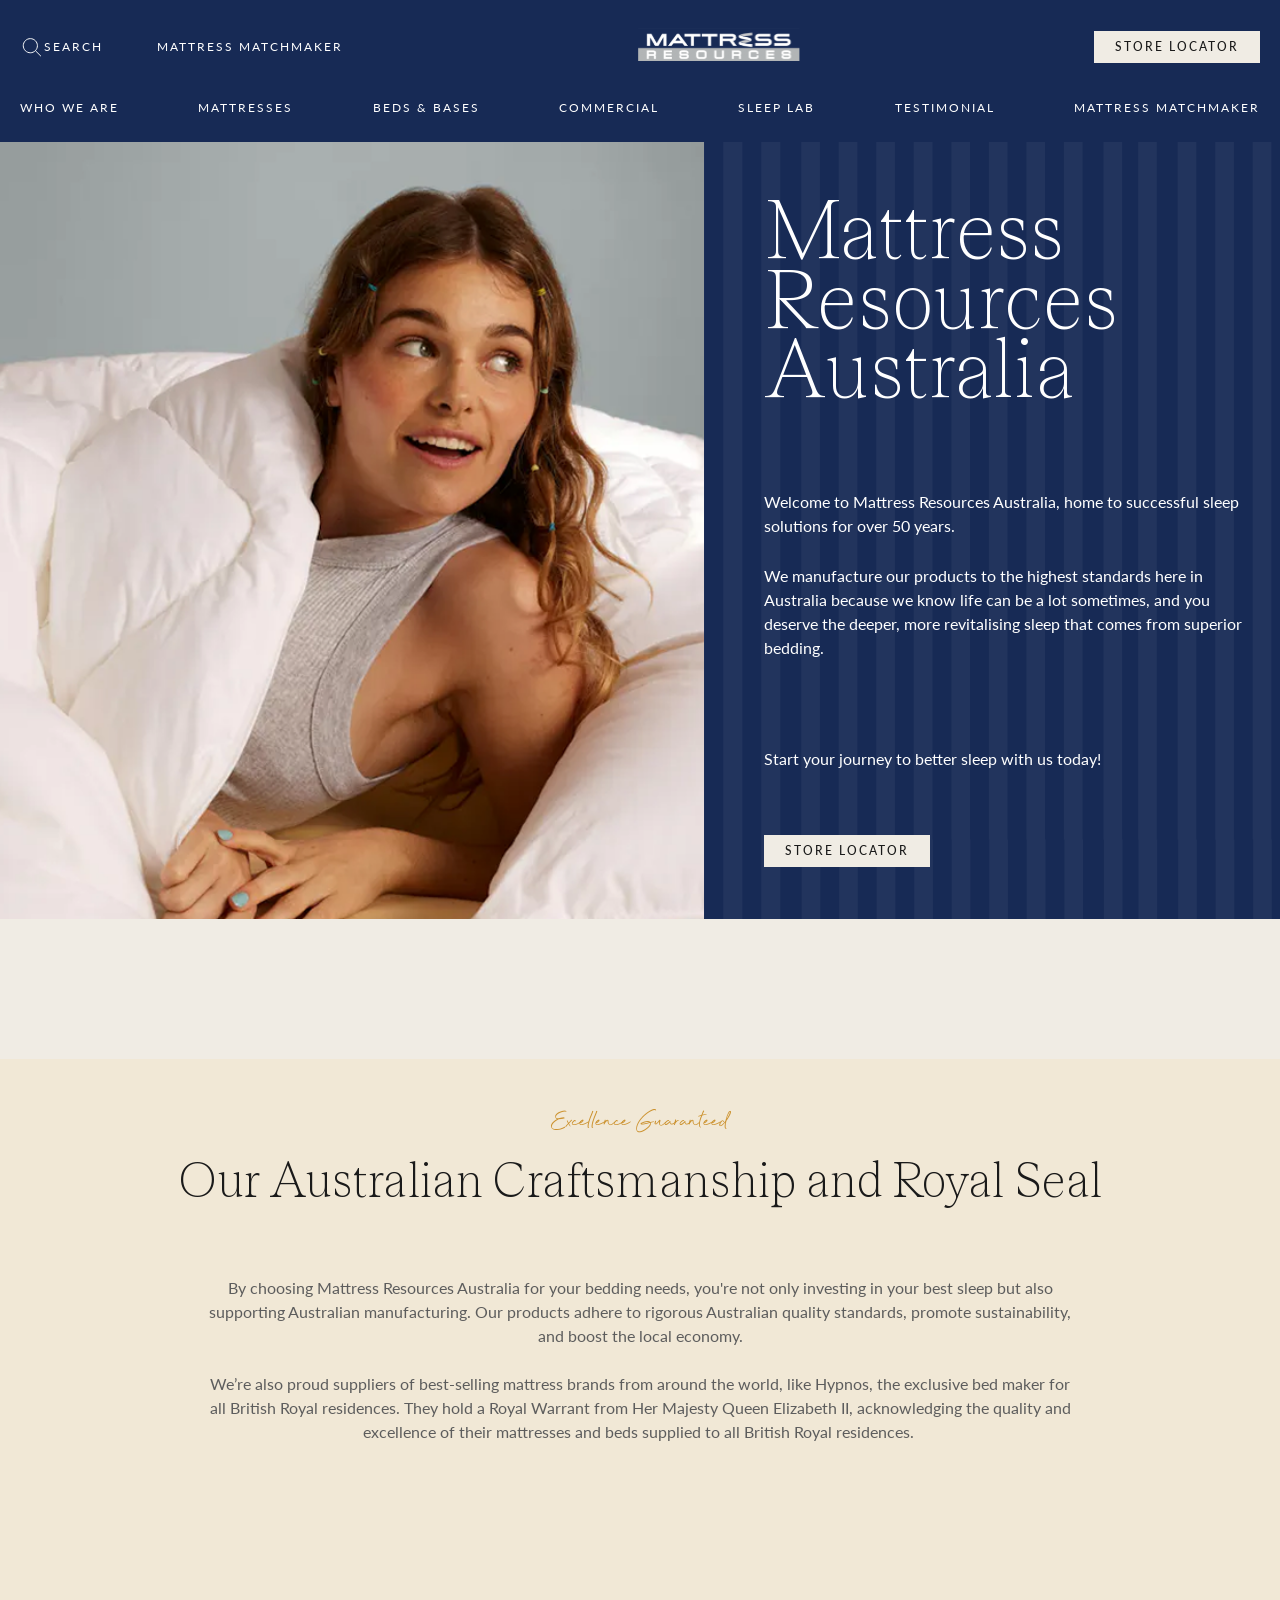
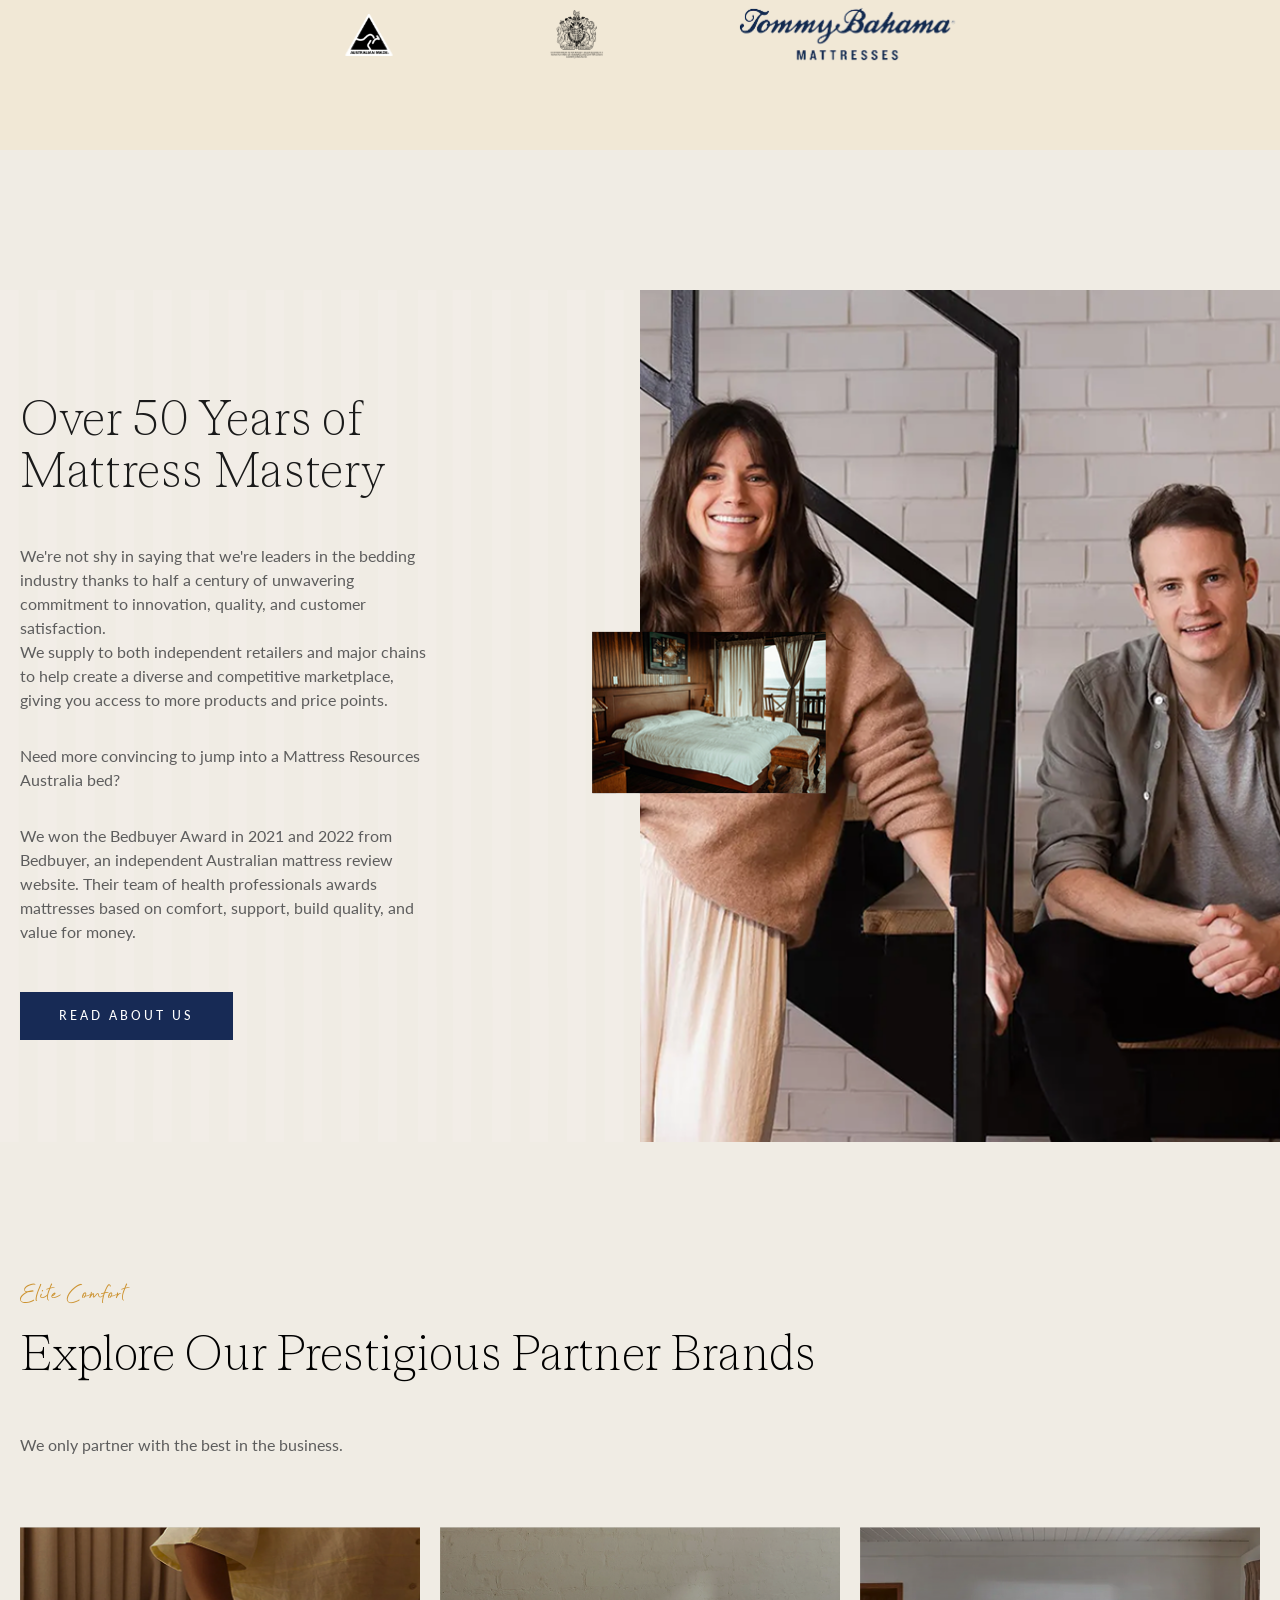
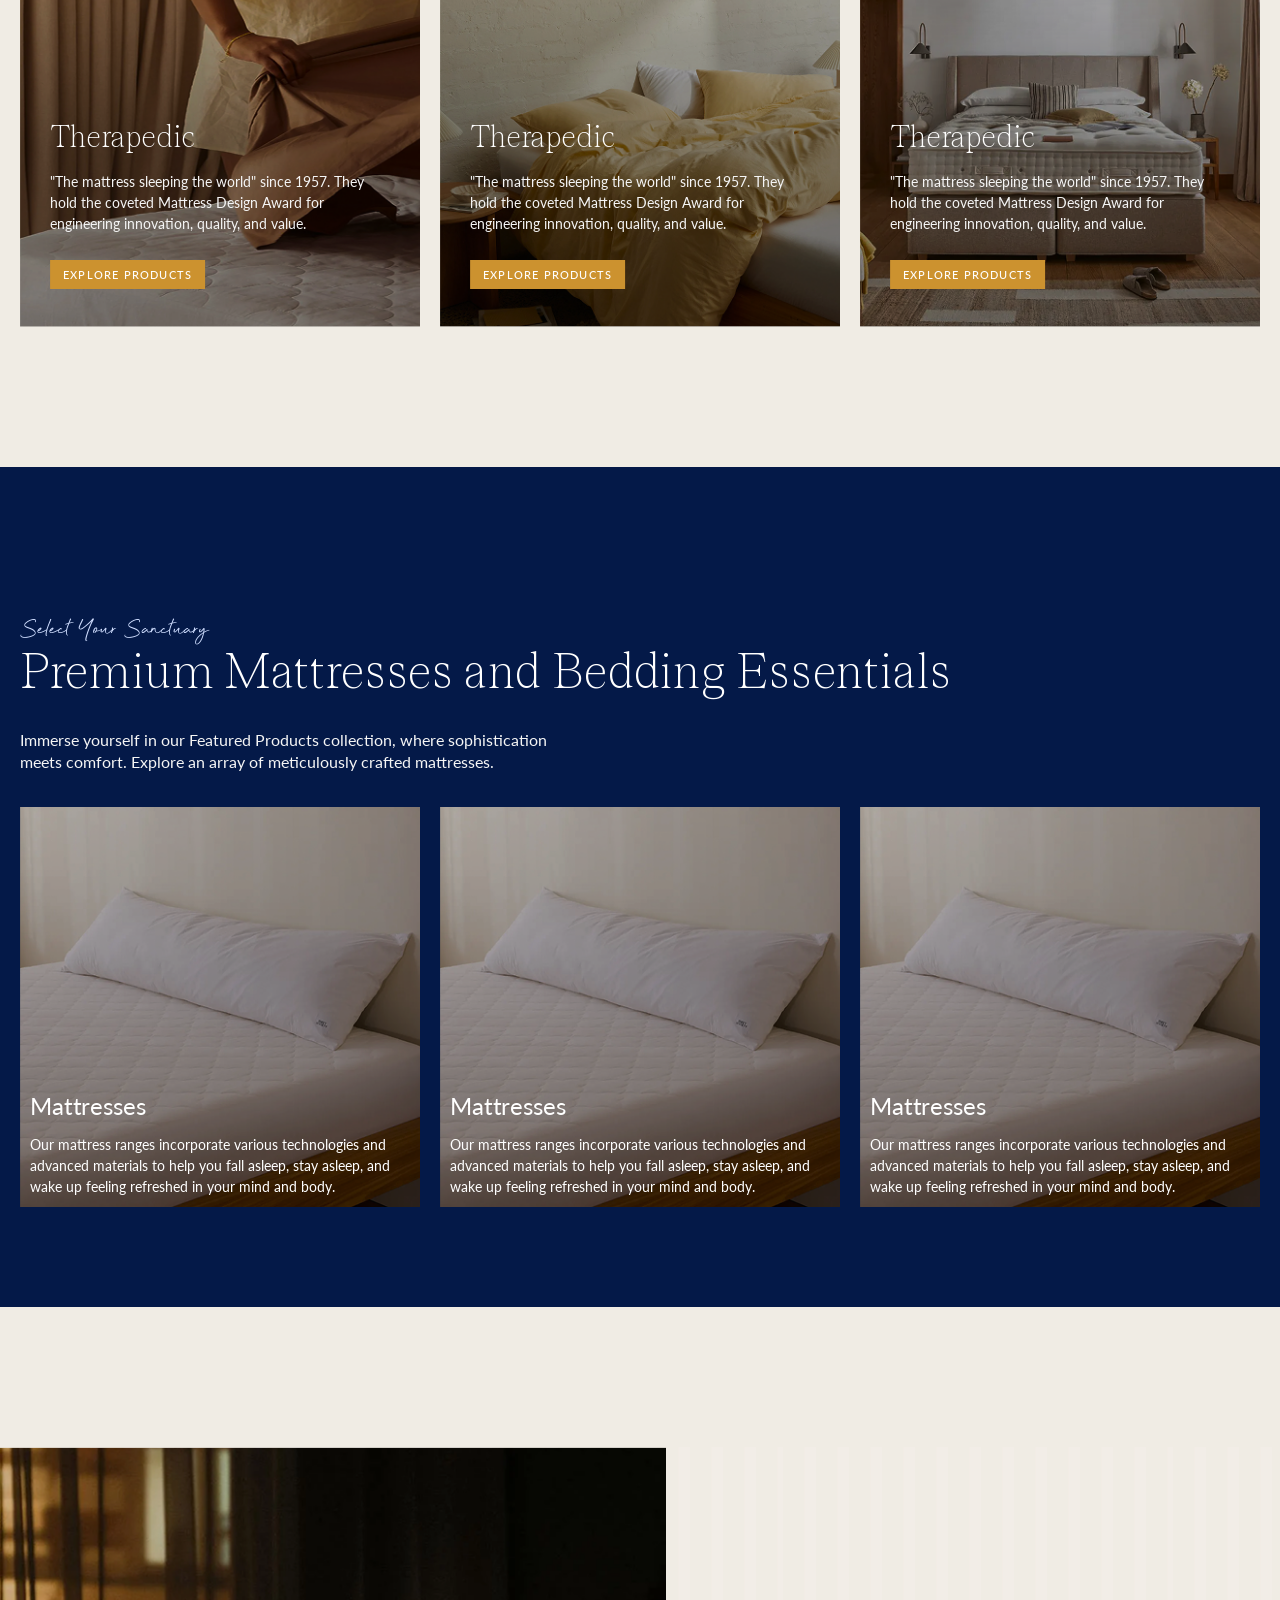
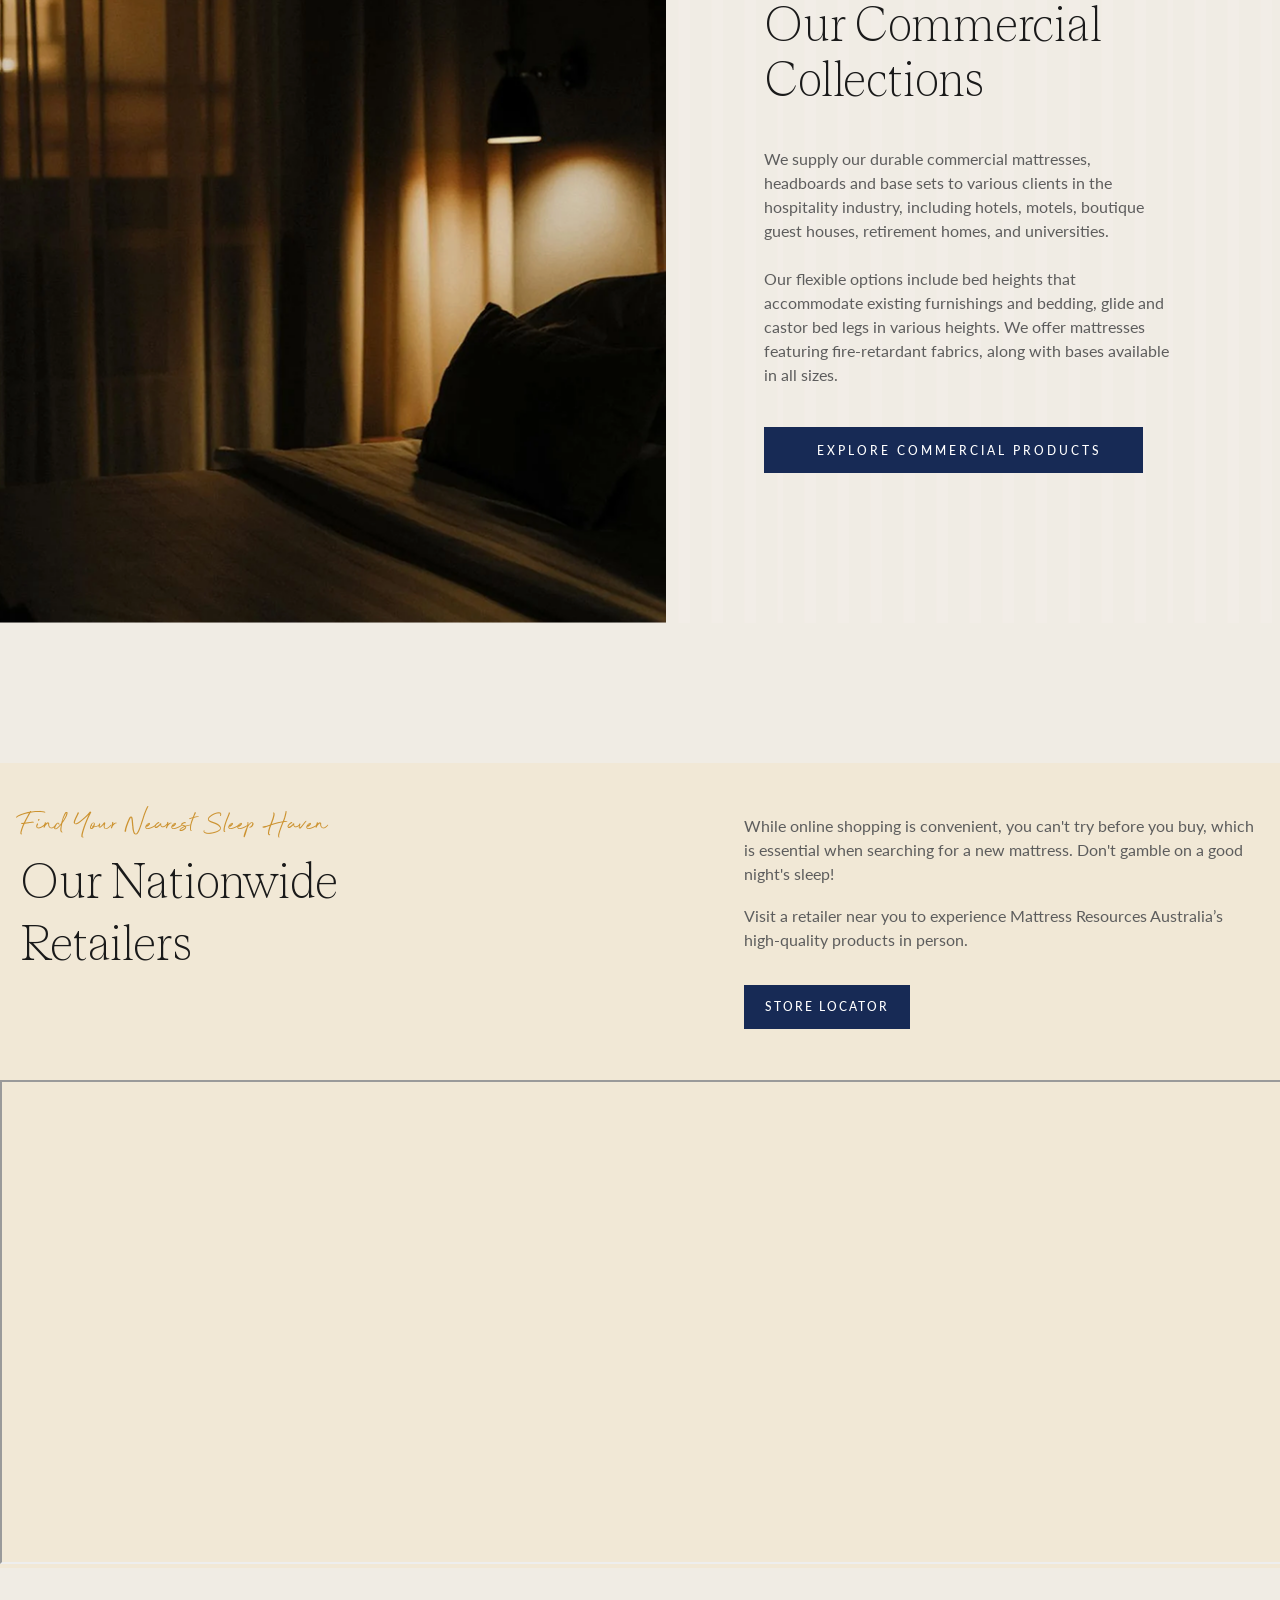
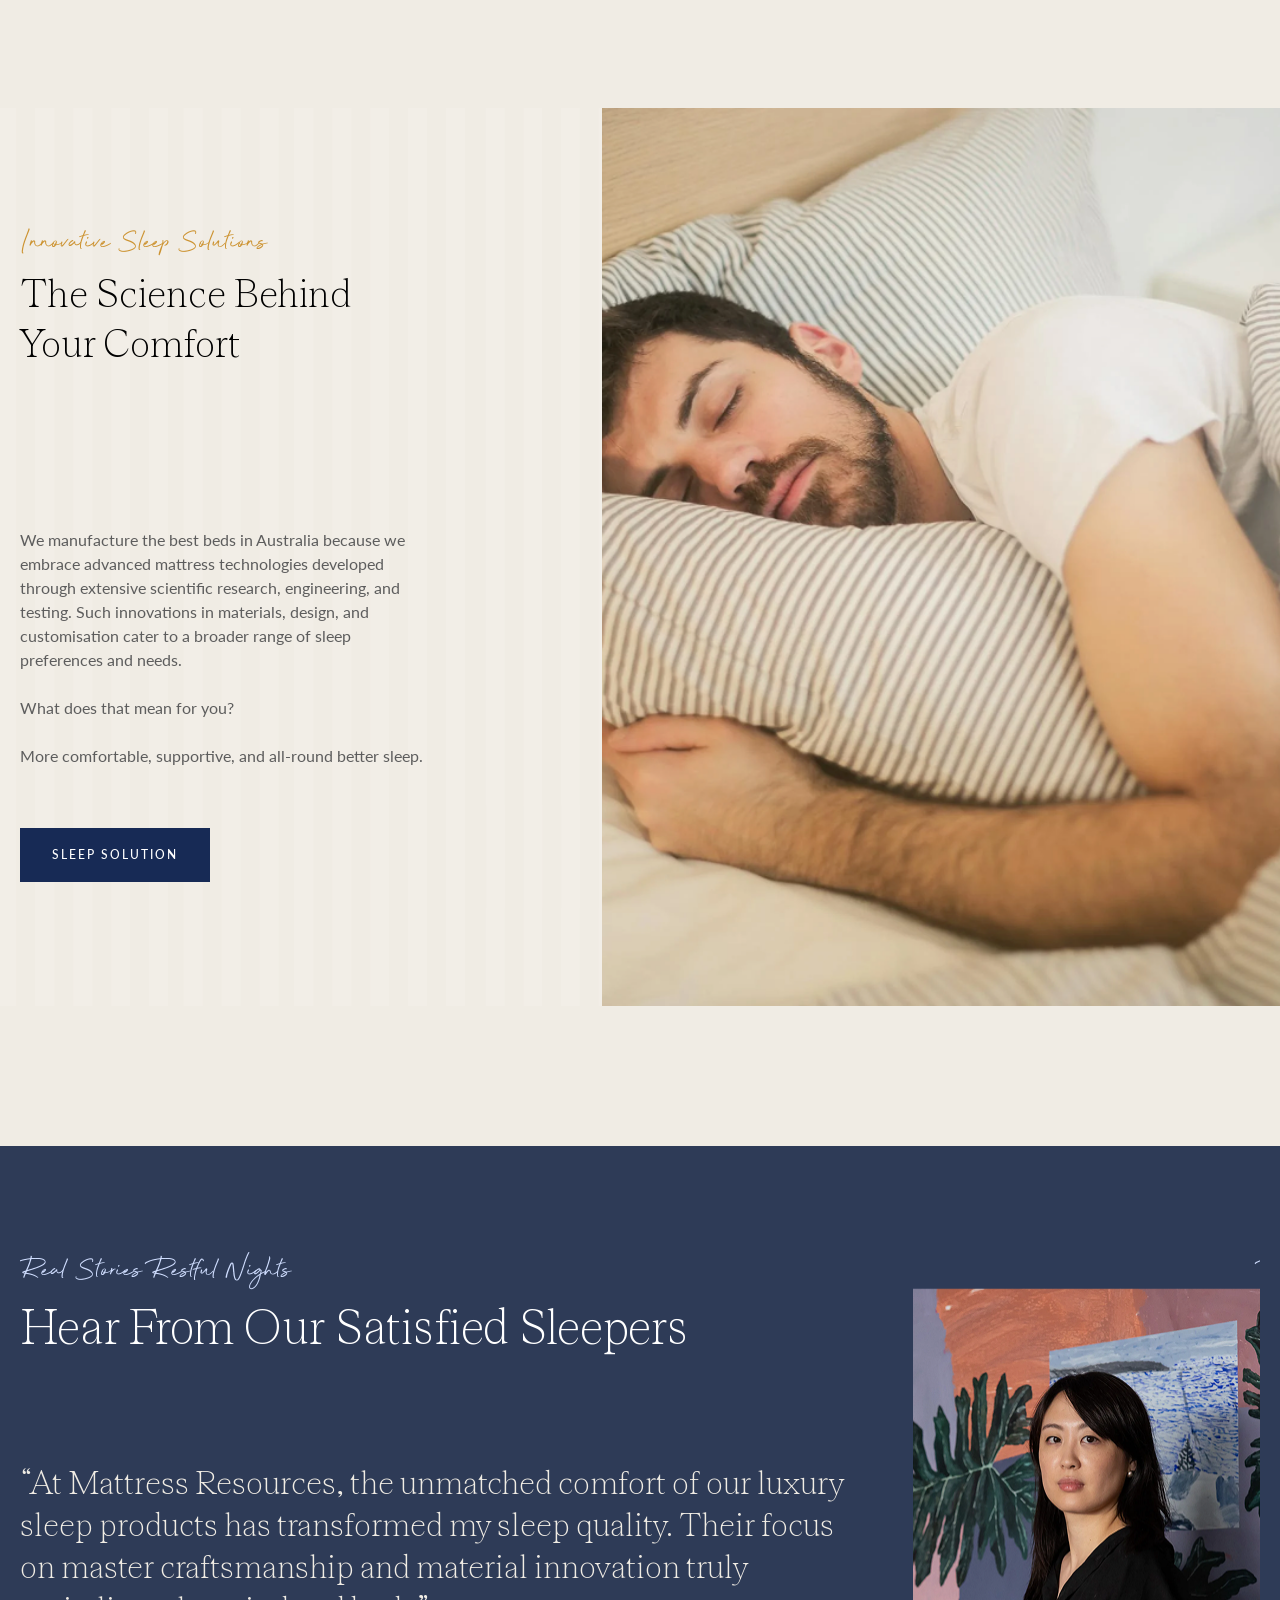
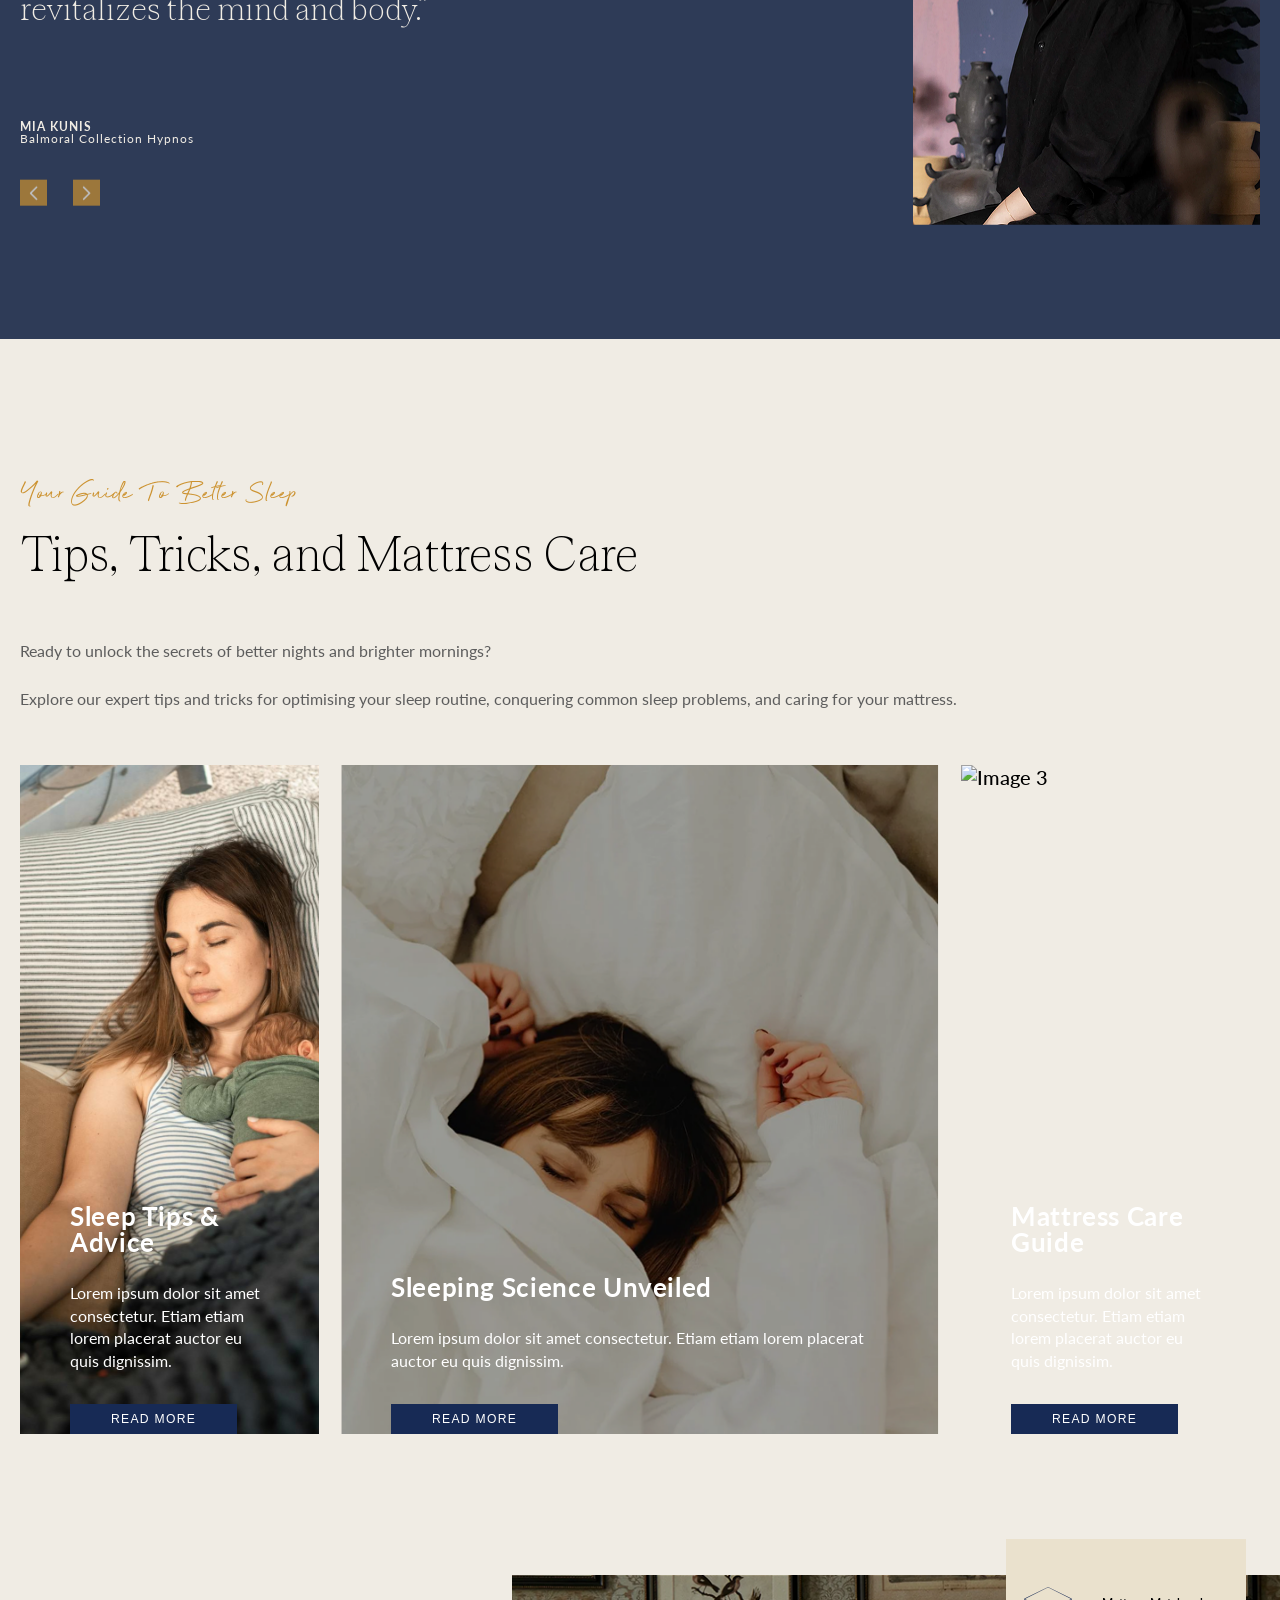
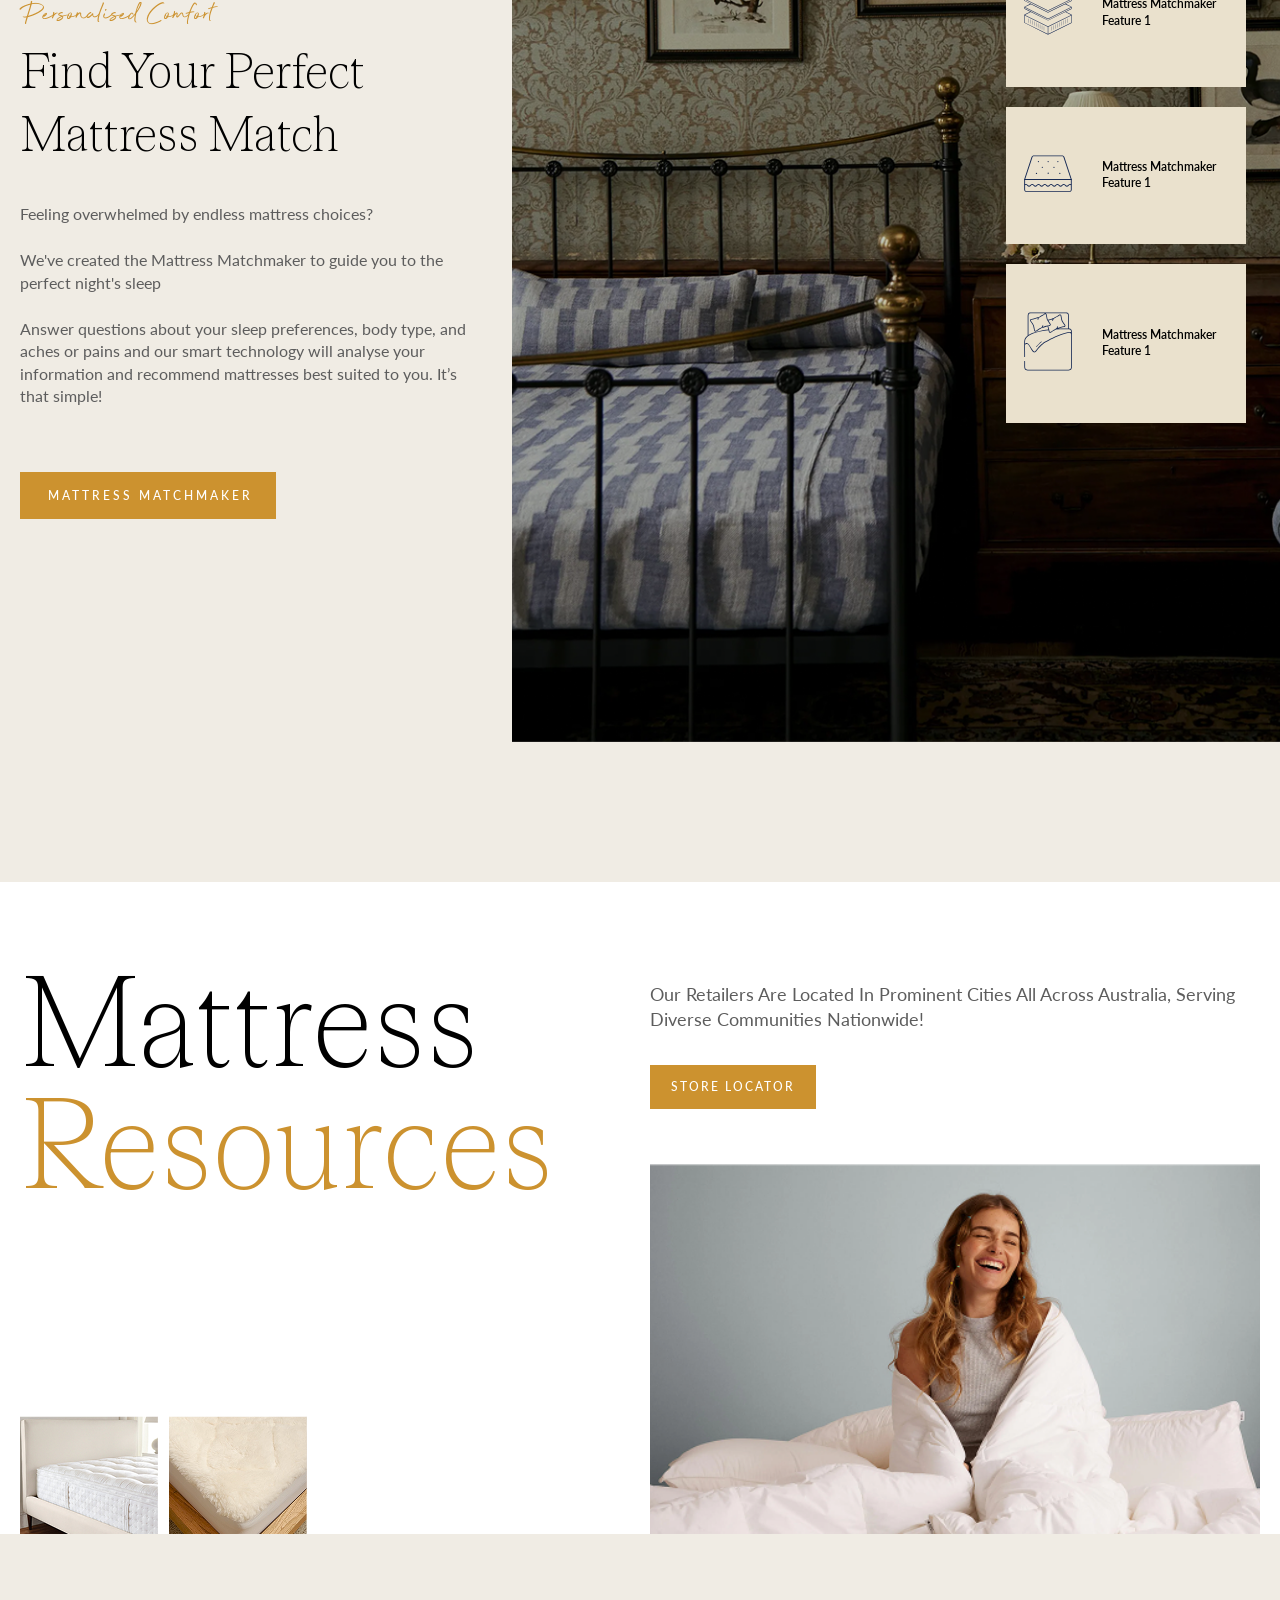
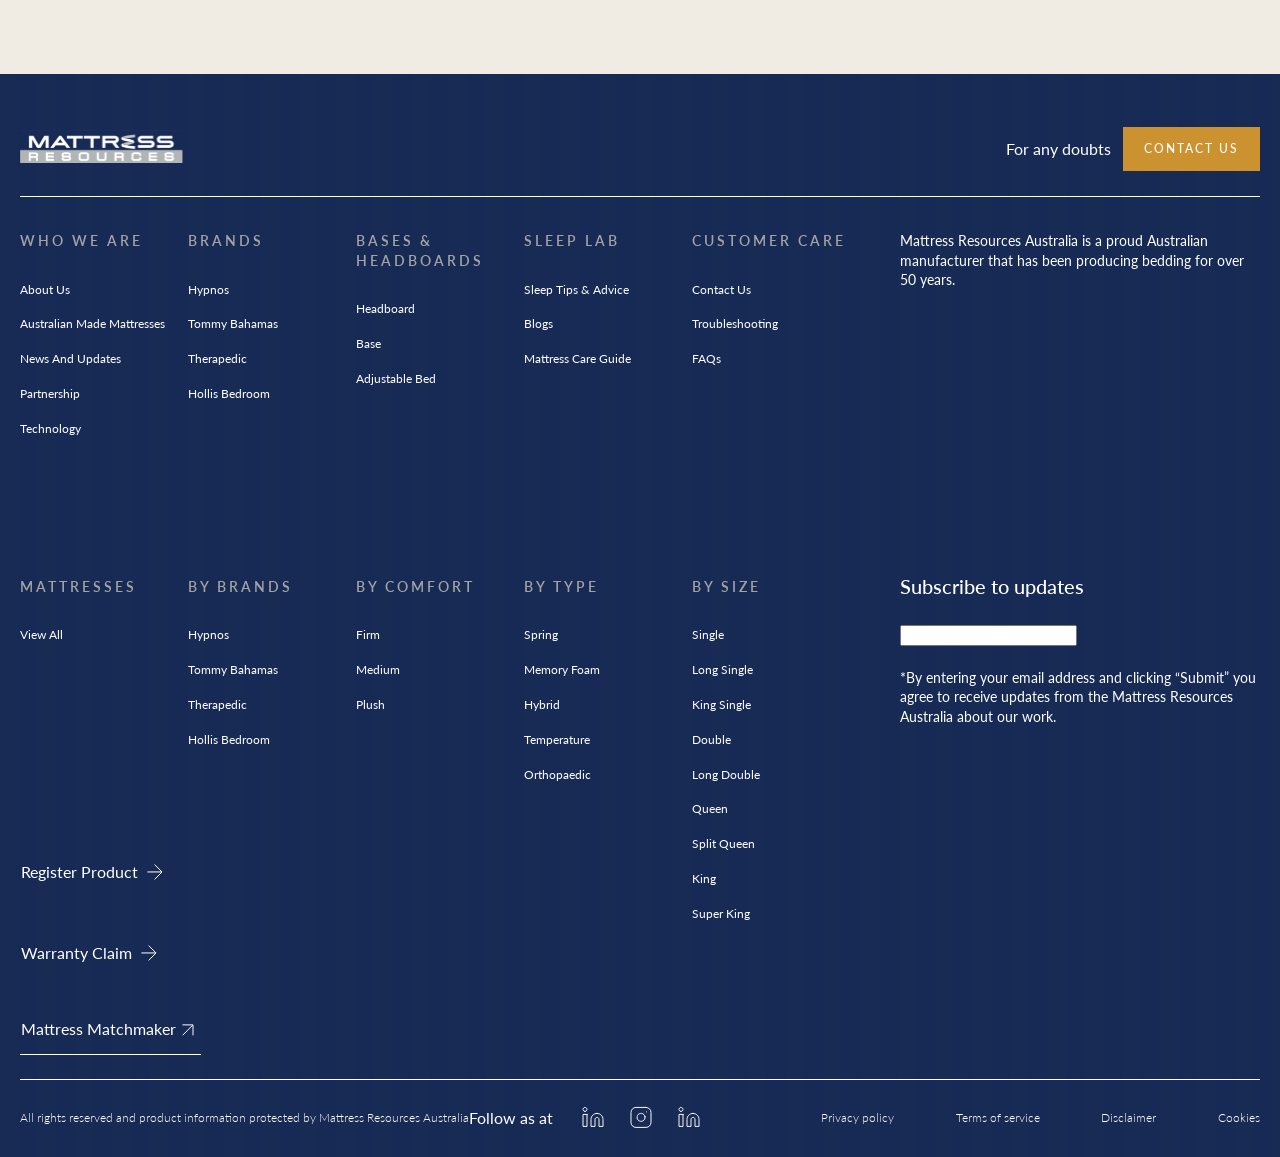
==== commit 041513ef: "changes" ====
--- a/index.html
+++ b/index.html
@@ -775,7 +775,10 @@
                 </div>
                 <div class="tt-text-content">
                   <h3>Sleep Tips & Advice</h3>
-                  <p>Learn how to improve your sleep quality.</p>
+                  <p>
+                    Lorem ipsum dolor sit amet consectetur. Etiam etiam lorem
+                    placerat auctor eu quis dignissim.
+                  </p>
                   <a class="custom-button blue">read more</a>
                 </div>
               </div>
@@ -785,7 +788,10 @@
                 </div>
                 <div class="tt-text-content">
                   <h3>Sleeping Science Unveiled</h3>
-                  <p>Explore the science behind restful sleep.</p>
+                  <p>
+                    Lorem ipsum dolor sit amet consectetur. Etiam etiam lorem
+                    placerat auctor eu quis dignissim.
+                  </p>
                   <a class="custom-button blue">read more</a>
                 </div>
               </div>
@@ -795,7 +801,10 @@
                 </div>
                 <div class="tt-text-content">
                   <h3>Mattress Care Guide</h3>
-                  <p>Maintain your mattress for long-lasting comfort.</p>
+                  <p>
+                    Lorem ipsum dolor sit amet consectetur. Etiam etiam lorem
+                    placerat auctor eu quis dignissim.
+                  </p>
                   <a class="custom-button blue">read more</a>
                 </div>
               </div>
--- a/assets/css/custom.css
+++ b/assets/css/custom.css
@@ -1246,7 +1246,7 @@
 
 .tt-card:hover .tt-card-in:not(:hover) .tt-text-content {}
 
-.tt-text-content h2 {
+.tt-text-content h3 {
     font-size: 20px;
     margin-bottom: 5px;
     font-size: 26.1px;
@@ -1389,7 +1389,7 @@
 }
 
 .features-cards {
-    display: none;
+    display: flex;
     column-gap: 20px;
     width: fit-content;
     position: absolute;
@@ -1401,20 +1401,30 @@
     display: flex;
     align-items: center;
     column-gap: 30px;
-    padding-left: 18px;
-    padding-right: 22px;
-    padding-top: 58px;
-    padding-bottom: 48px;
+    padding: 48px 18px;
     background: #EAE1CD;
     position: relative;
 }
 
-.fea-card-img {}
-
-.fea-card-img img {}
+.fea-card-img {
+    width: 48.4px;
+    height: auto;
+}
+
+.fea-card-img img {
+    width: 100%;
+    height: 100%;
+    object-fit: contain;
+}
 
 .feature-card-text {
-    max-width: 17ch;
+    max-width: 18ch;
+    font-weight: 600;
+    font-size: 12px;
+    line-height: 140%;
+    letter-spacing: 0px;
+    text-transform: capitalize;
+
 }
 
 /* feature section end */
@@ -1986,12 +1996,13 @@
 
     .features-img {
         width: 100%;
-        aspect-ratio: 4/5;
+        /* aspect-ratio: 4/5; */
+        height: 500px;
     }
 
     .features-cards {
-        bottom: 400px;
-        left: 30px;
+        bottom: 6%;
+        left: 2%;
         top: auto;
         right: auto;
     }
@@ -2092,6 +2103,8 @@
         left: 50%;
     }
 
+
+    /* Resources section */
     .re-img-mob-in {
         width: 78px;
     }
@@ -2104,10 +2117,19 @@
         font-size: 40px;
     }
 
+    .resources-in {
+        margin-bottom: 120px;
+    }
+
     .spacer {
         height: 0px;
     }
 
+    .tips-tricks-in {
+        padding: 175px 0px;
+    }
+
+    /* feature section */
     .feature-1-bottom {
         gap: 50px;
         padding-top: 0;
@@ -2220,9 +2242,6 @@
         column-gap: 60px;
     }
 
-
-
-
     .hamburger .line {
         width: 30px;
         margin: 5px auto;
@@ -2256,5 +2275,28 @@
         left: 50%;
     }
 
-
-}+    /* feature section */
+    .features-cards {
+        bottom: 14%;
+    }
+
+    .features-card-in {
+        padding: 30px 18px;
+    }
+}
+
+/* @media (max-width:320px) {
+    .features-cards {
+        bottom: 8%;
+    }
+
+    .features-card-in {
+        padding: 24px 18px;
+    }
+}
+
+@media (max-width:375px) {
+    .features-cards {
+        bottom: 12%;
+    }
+} */
--- a/assets/css/custom.css
+++ b/assets/css/custom.css
@@ -1246,7 +1246,7 @@
 
 .tt-card:hover .tt-card-in:not(:hover) .tt-text-content {}
 
-.tt-text-content h2 {
+.tt-text-content h3 {
     font-size: 20px;
     margin-bottom: 5px;
     font-size: 26.1px;
@@ -1389,7 +1389,7 @@
 }
 
 .features-cards {
-    display: none;
+    display: flex;
     column-gap: 20px;
     width: fit-content;
     position: absolute;
@@ -1401,20 +1401,30 @@
     display: flex;
     align-items: center;
     column-gap: 30px;
-    padding-left: 18px;
-    padding-right: 22px;
-    padding-top: 58px;
-    padding-bottom: 48px;
+    padding: 48px 18px;
     background: #EAE1CD;
     position: relative;
 }
 
-.fea-card-img {}
-
-.fea-card-img img {}
+.fea-card-img {
+    width: 48.4px;
+    height: auto;
+}
+
+.fea-card-img img {
+    width: 100%;
+    height: 100%;
+    object-fit: contain;
+}
 
 .feature-card-text {
-    max-width: 17ch;
+    max-width: 18ch;
+    font-weight: 600;
+    font-size: 12px;
+    line-height: 140%;
+    letter-spacing: 0px;
+    text-transform: capitalize;
+
 }
 
 /* feature section end */
@@ -1986,12 +1996,13 @@
 
     .features-img {
         width: 100%;
-        aspect-ratio: 4/5;
+        /* aspect-ratio: 4/5; */
+        height: 500px;
     }
 
     .features-cards {
-        bottom: 400px;
-        left: 30px;
+        bottom: 6%;
+        left: 2%;
         top: auto;
         right: auto;
     }
@@ -2092,6 +2103,8 @@
         left: 50%;
     }
 
+
+    /* Resources section */
     .re-img-mob-in {
         width: 78px;
     }
@@ -2104,10 +2117,19 @@
         font-size: 40px;
     }
 
+    .resources-in {
+        margin-bottom: 120px;
+    }
+
     .spacer {
         height: 0px;
     }
 
+    .tips-tricks-in {
+        padding: 175px 0px;
+    }
+
+    /* feature section */
     .feature-1-bottom {
         gap: 50px;
         padding-top: 0;
@@ -2220,9 +2242,6 @@
         column-gap: 60px;
     }
 
-
-
-
     .hamburger .line {
         width: 30px;
         margin: 5px auto;
@@ -2256,5 +2275,28 @@
         left: 50%;
     }
 
-
-}+    /* feature section */
+    .features-cards {
+        bottom: 14%;
+    }
+
+    .features-card-in {
+        padding: 30px 18px;
+    }
+}
+
+/* @media (max-width:320px) {
+    .features-cards {
+        bottom: 8%;
+    }
+
+    .features-card-in {
+        padding: 24px 18px;
+    }
+}
+
+@media (max-width:375px) {
+    .features-cards {
+        bottom: 12%;
+    }
+} */
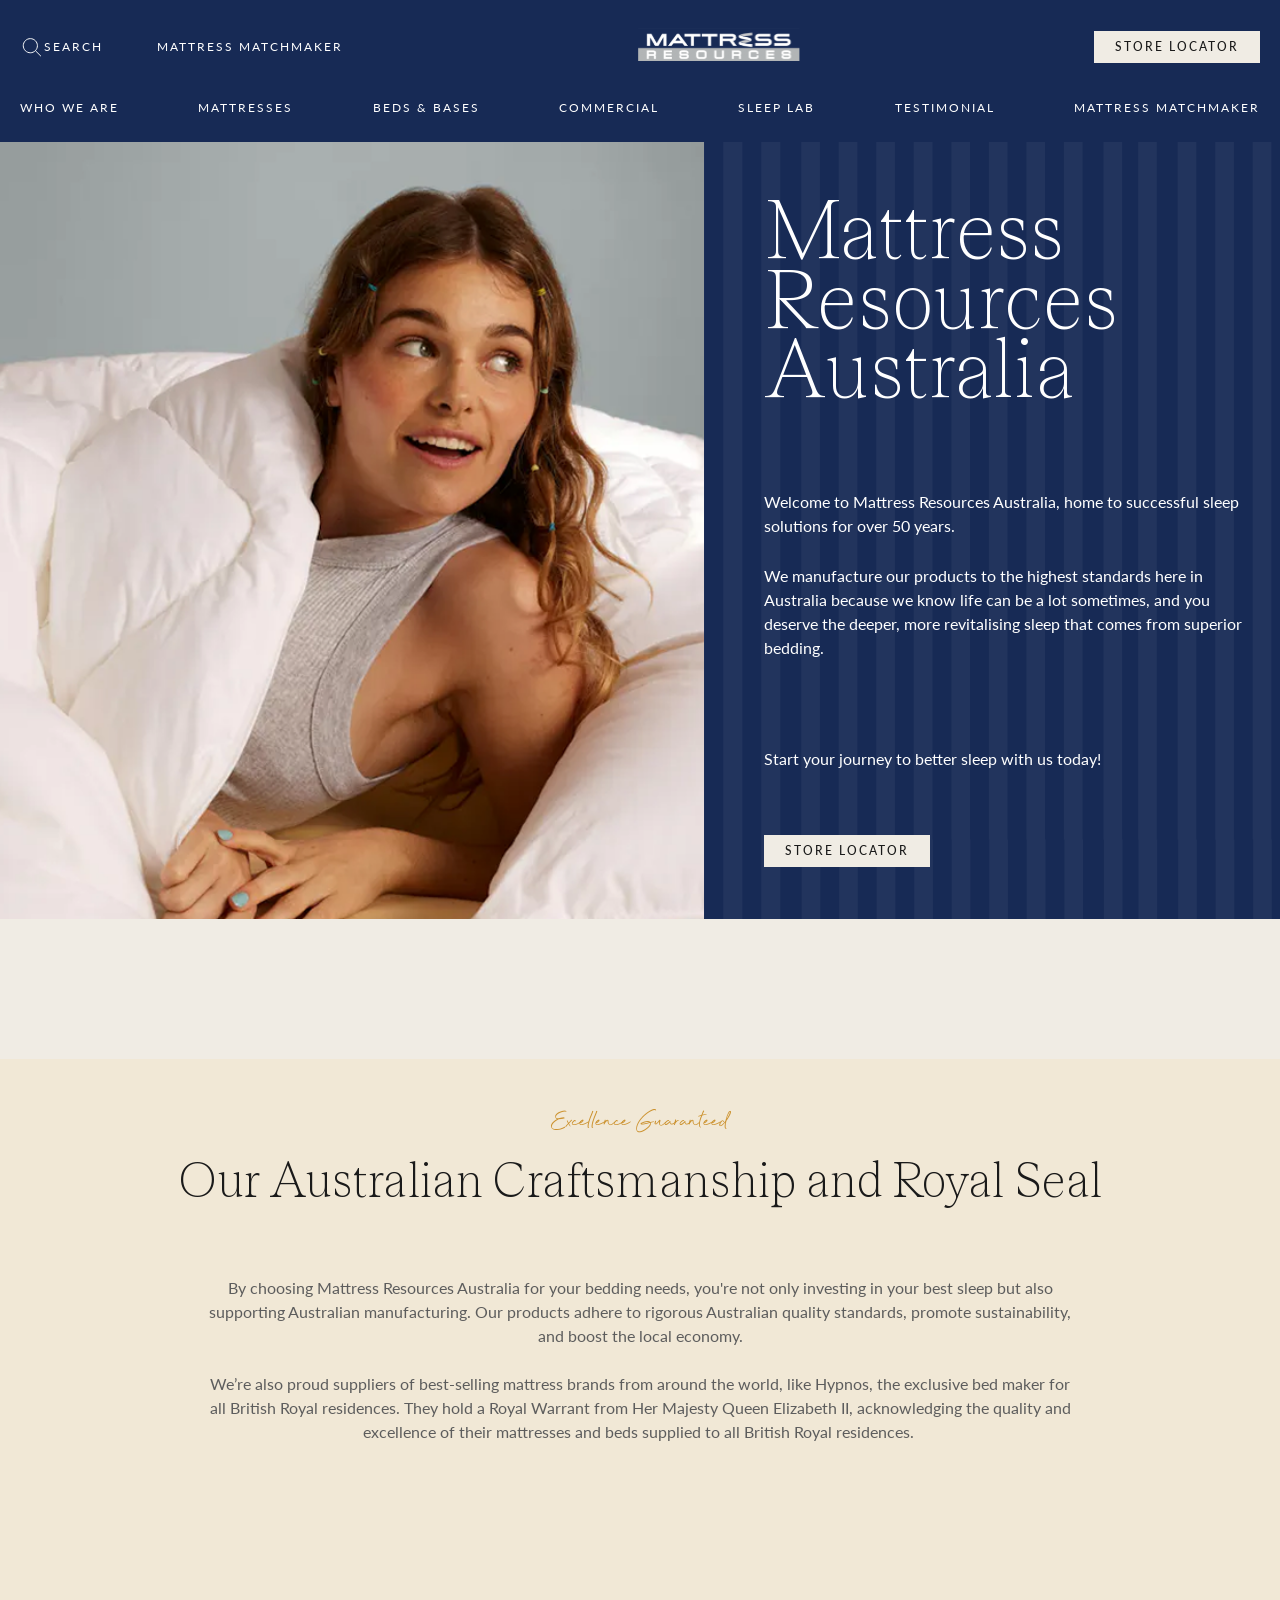
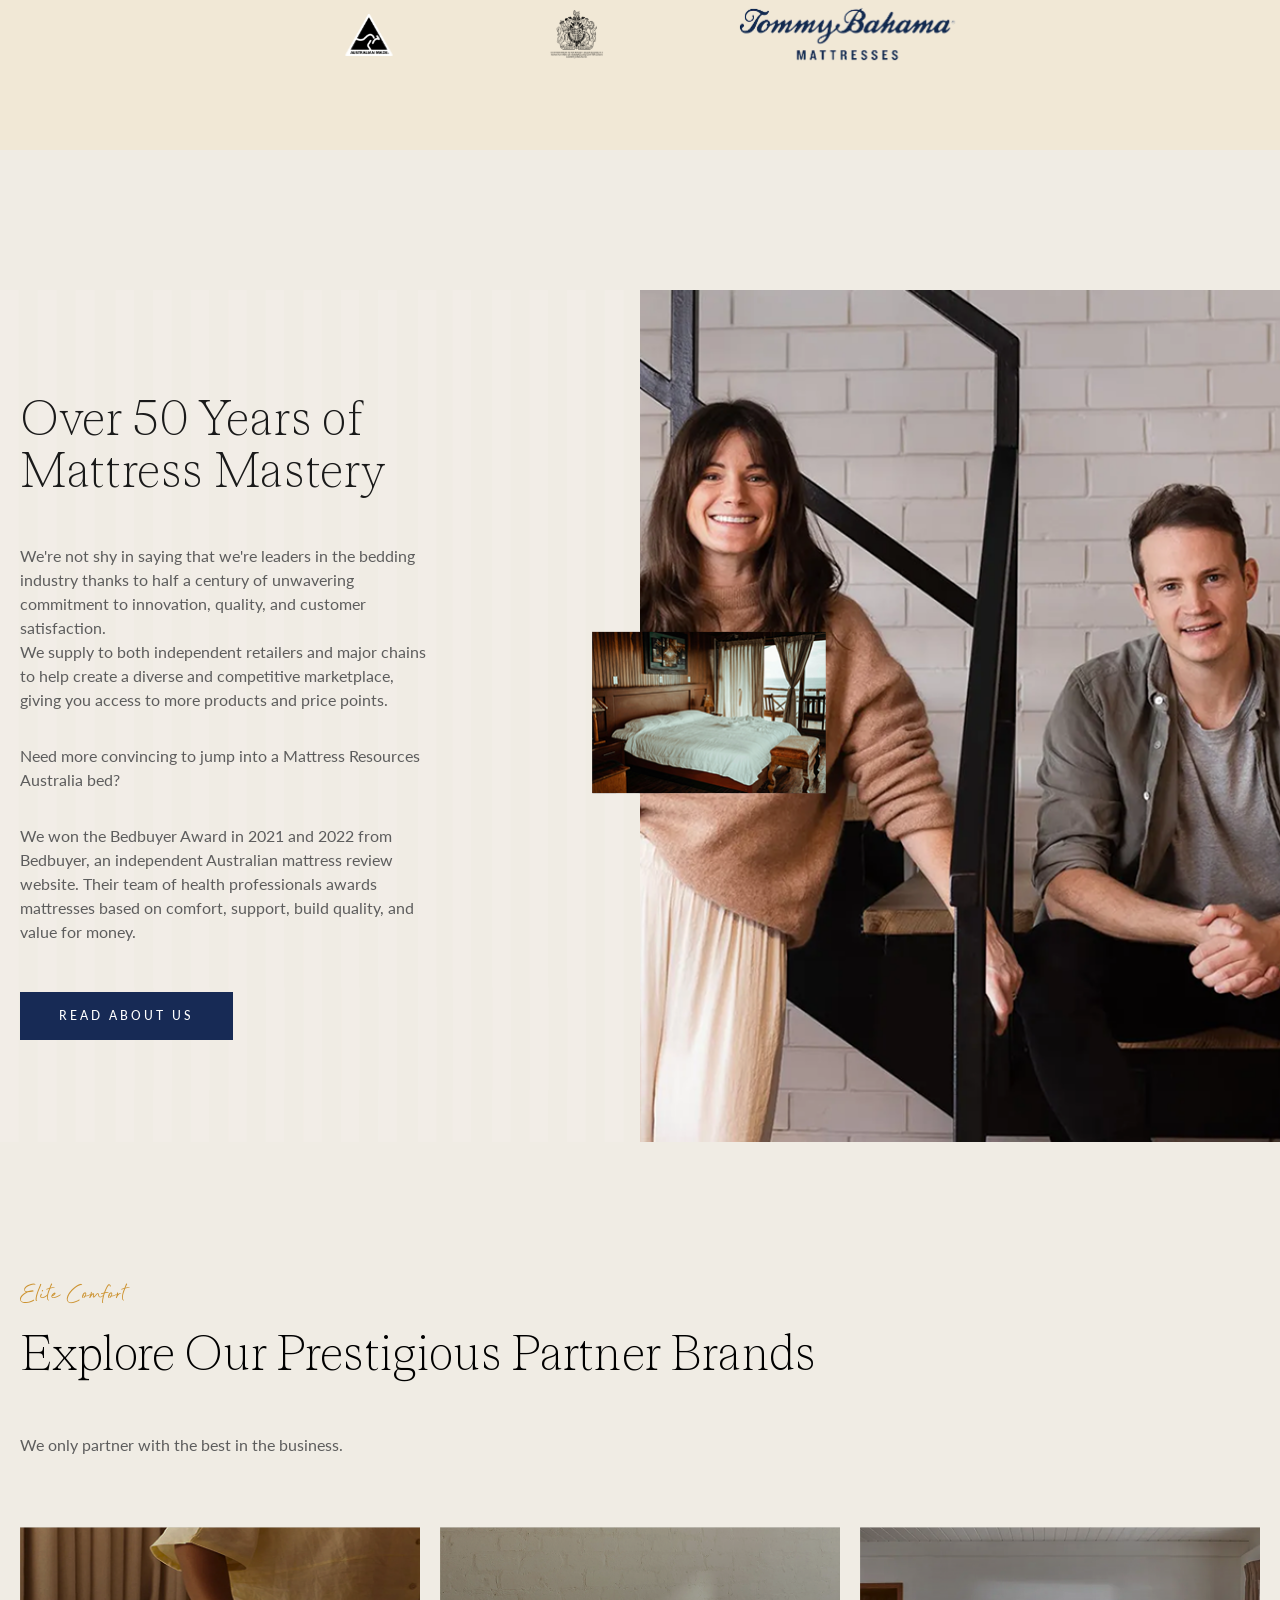
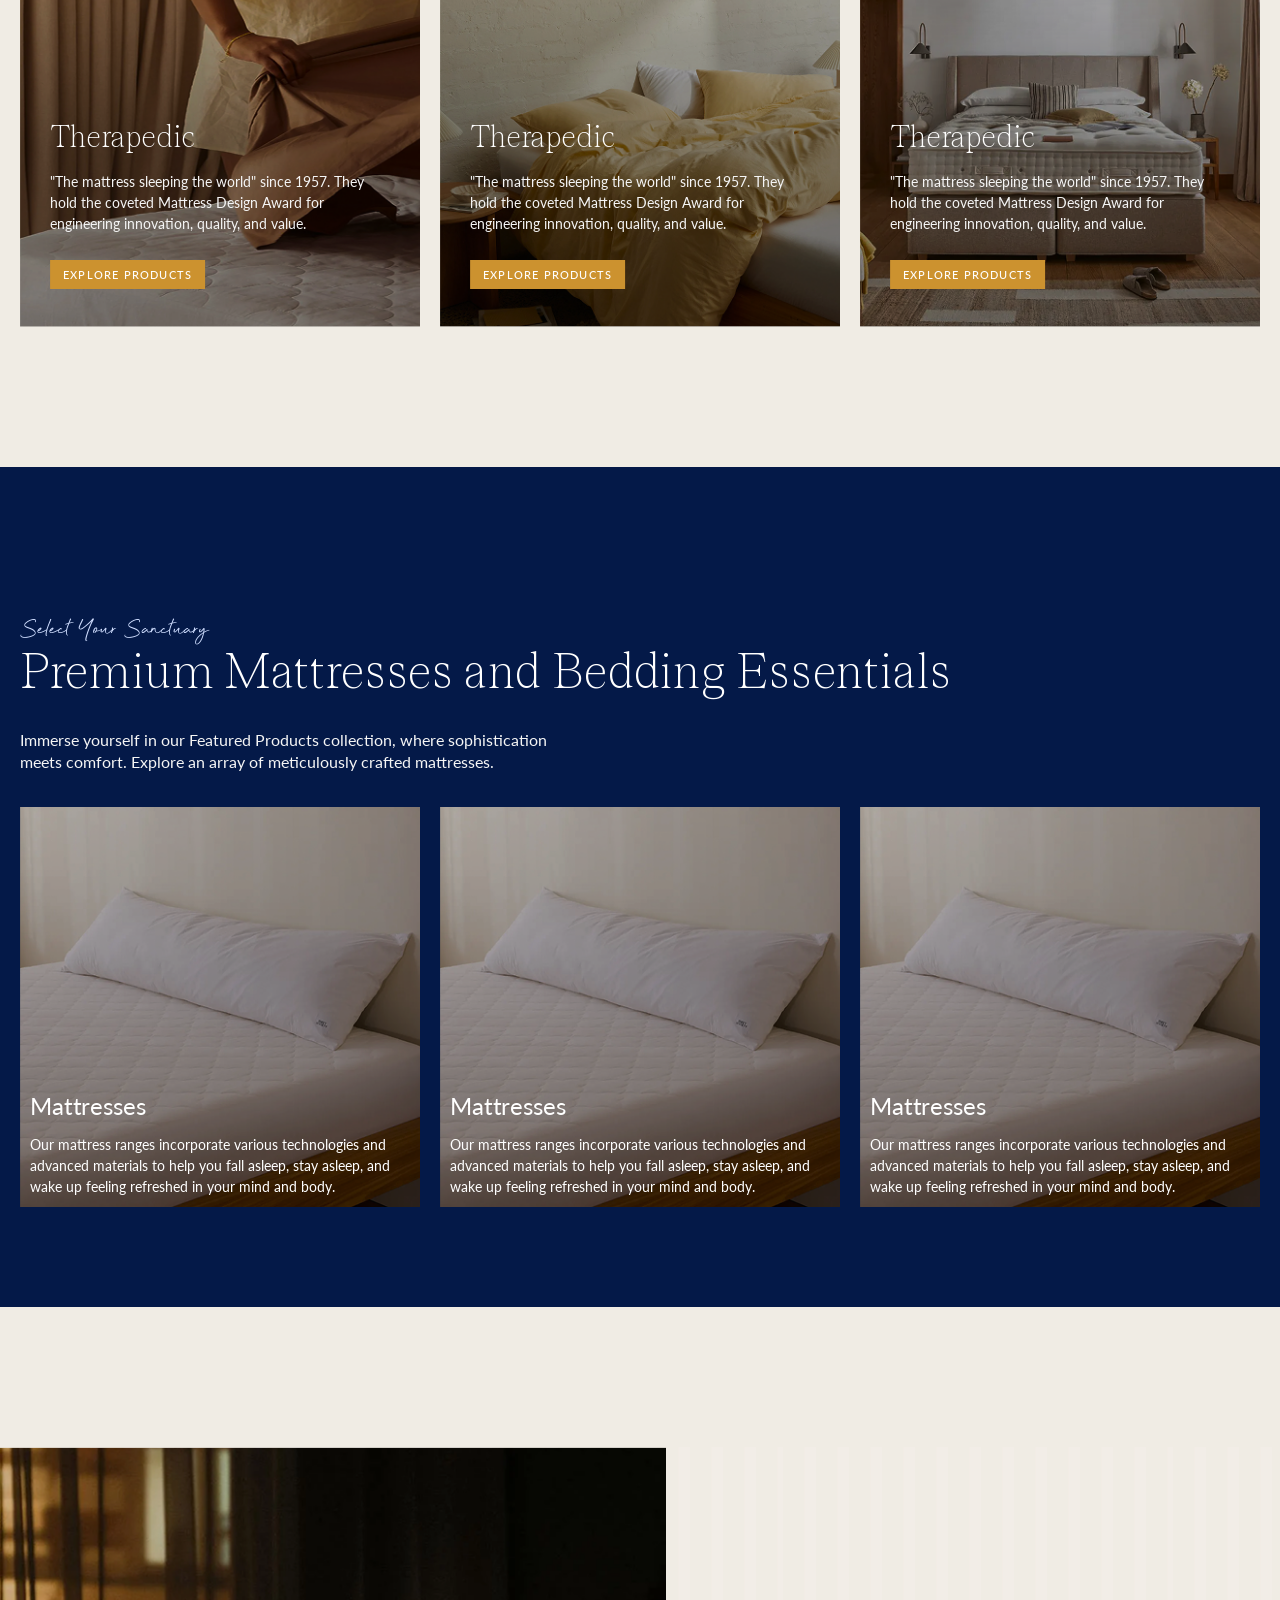
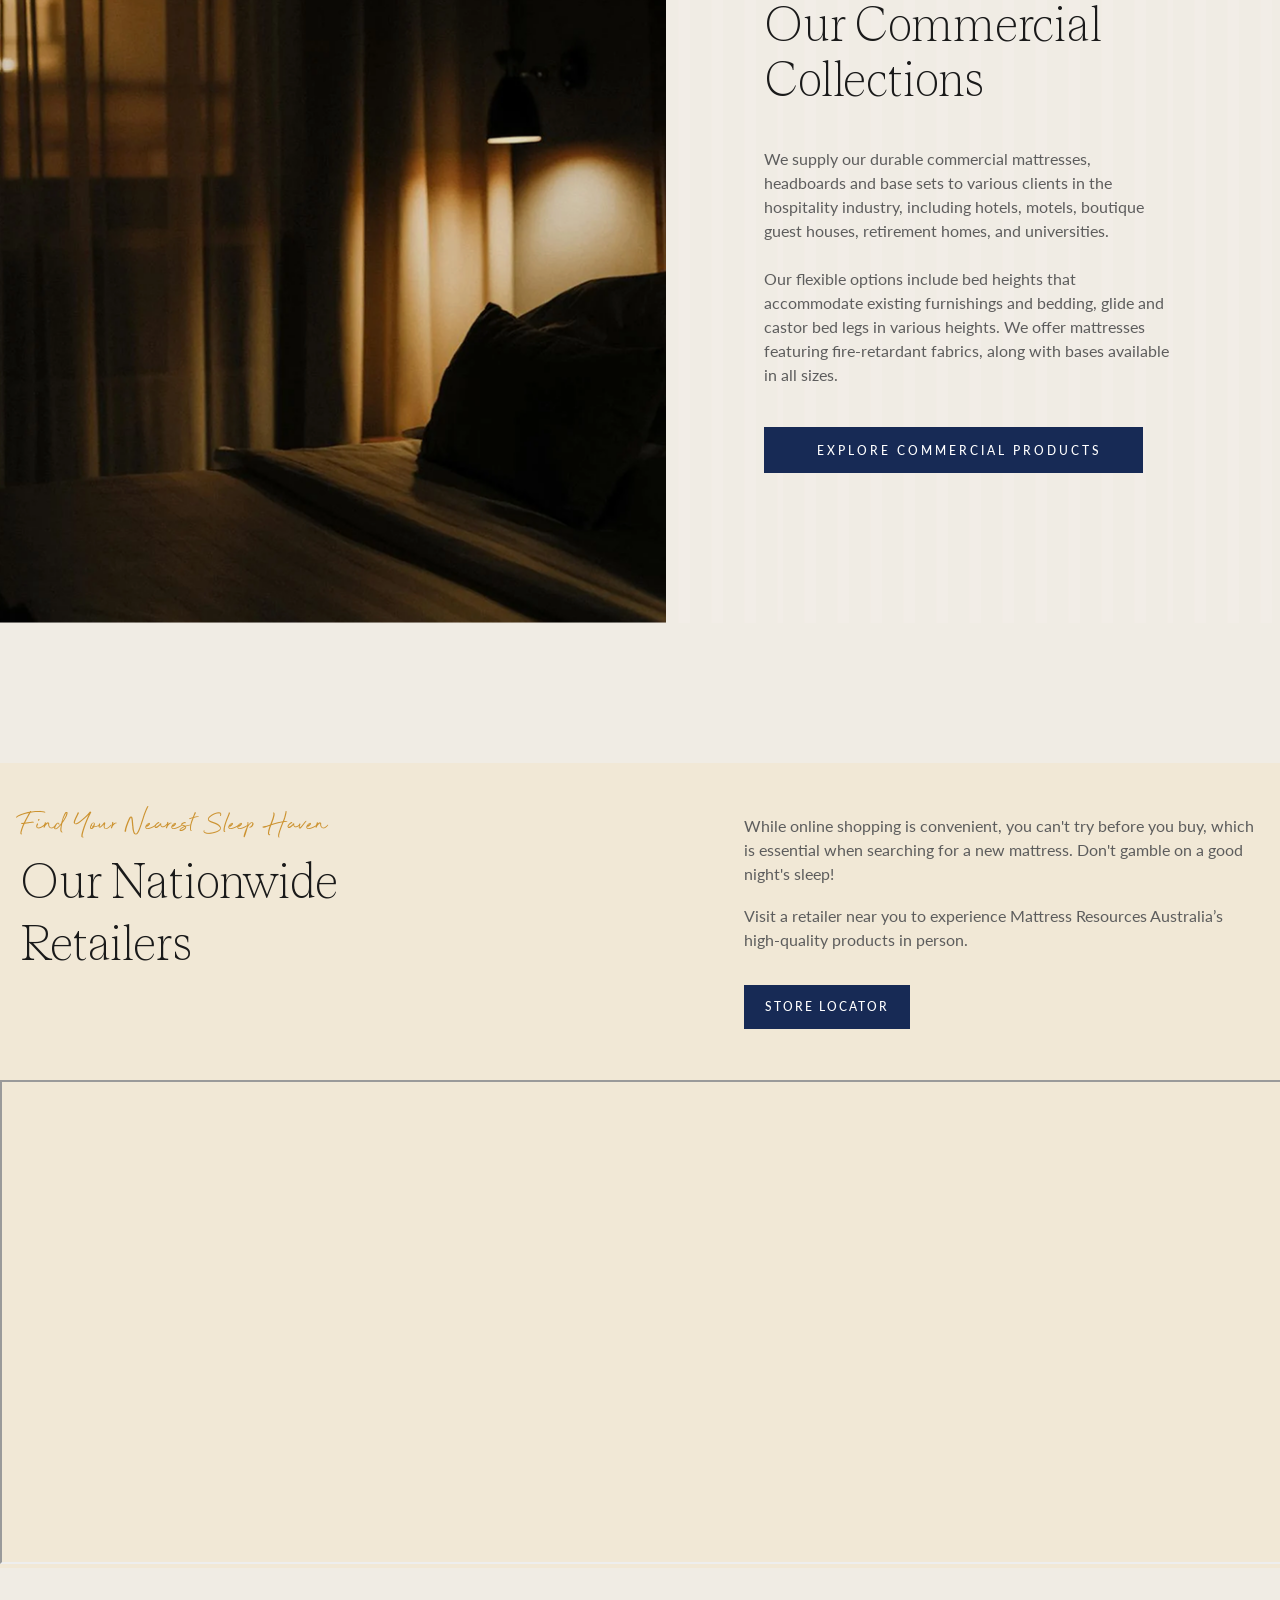
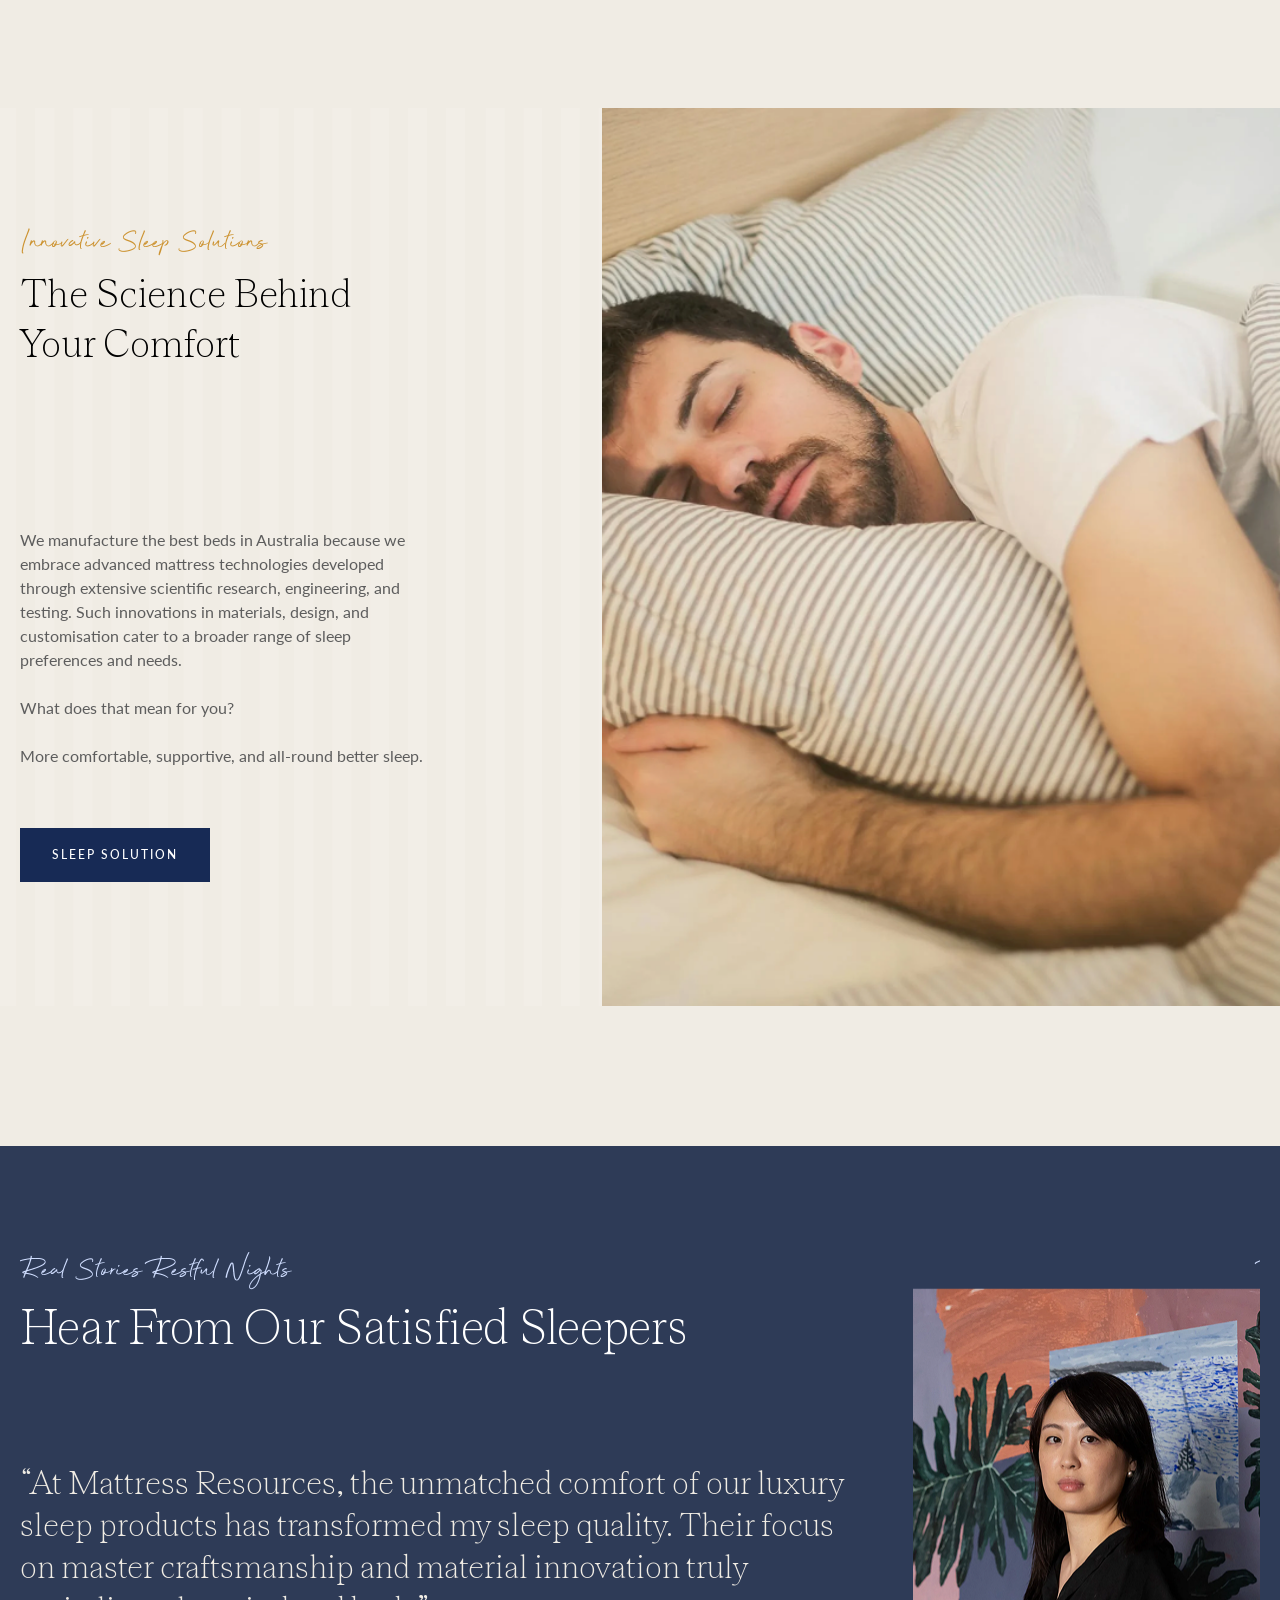
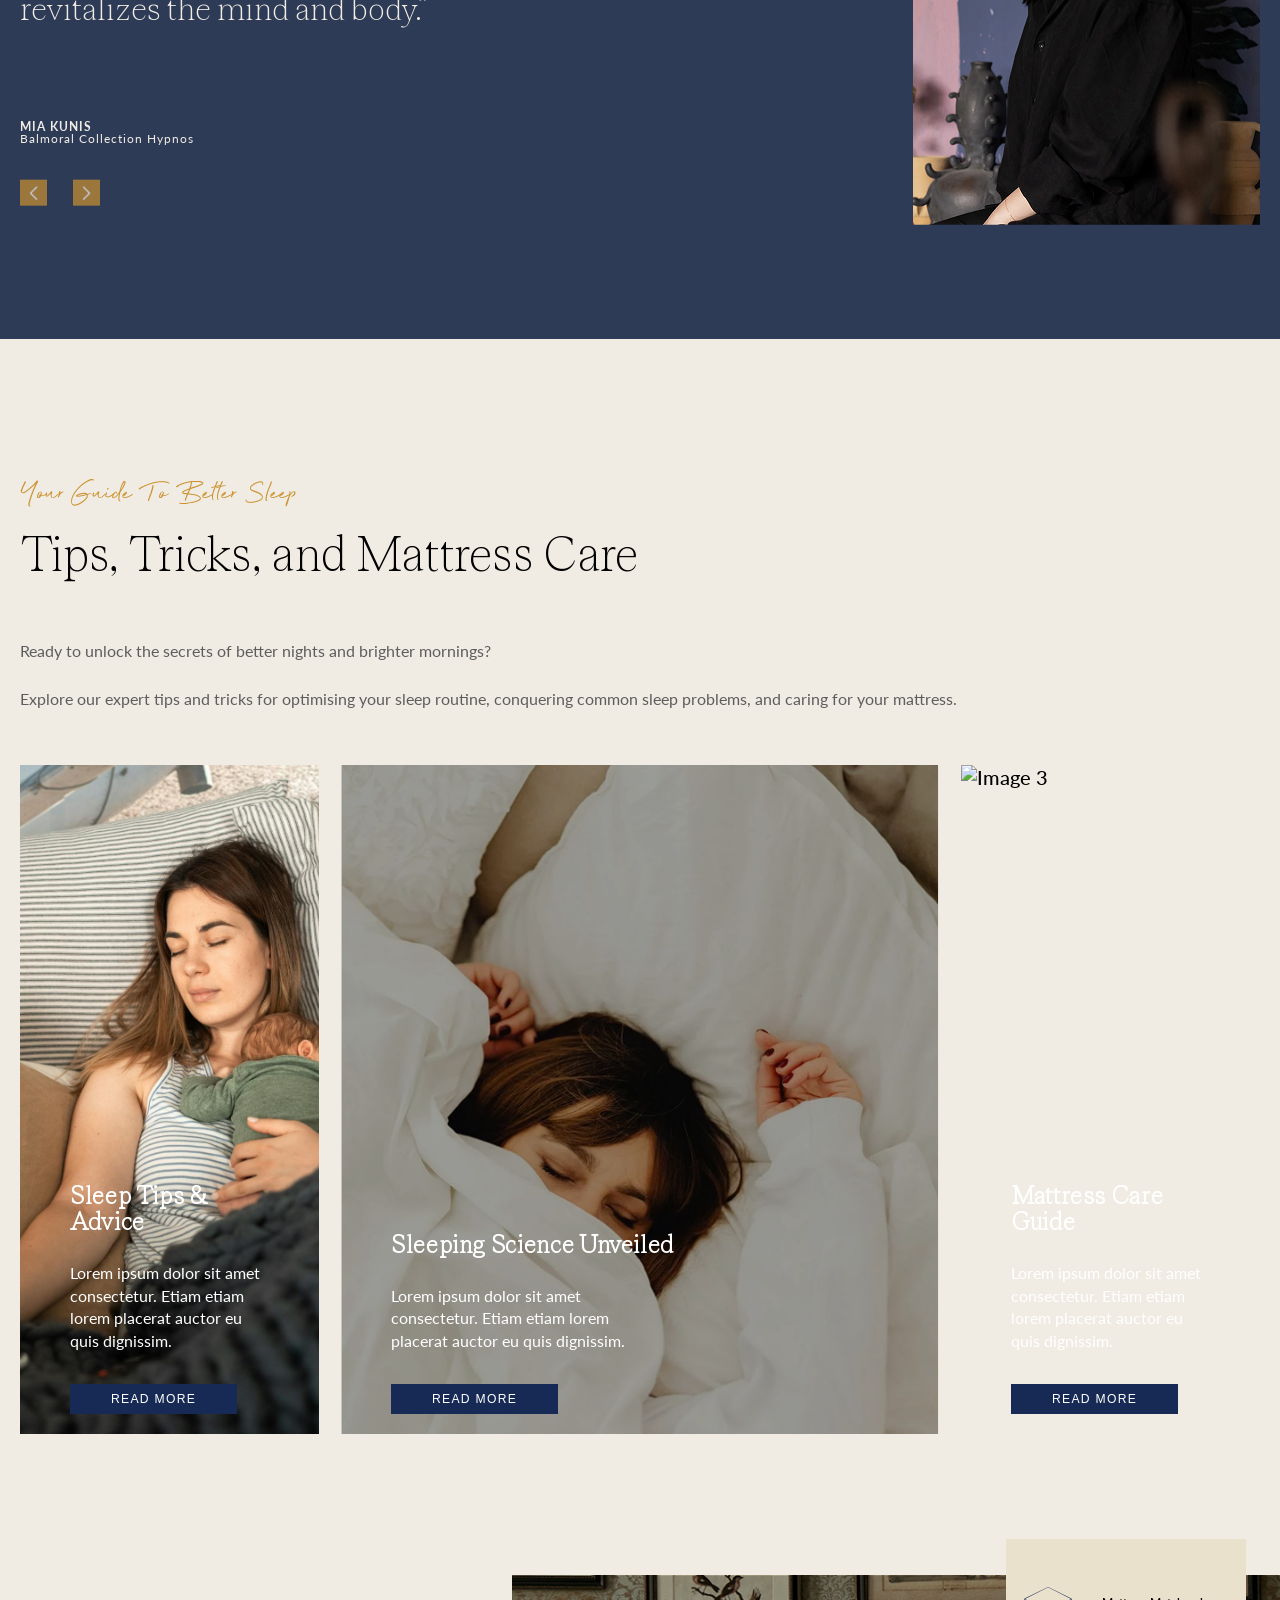
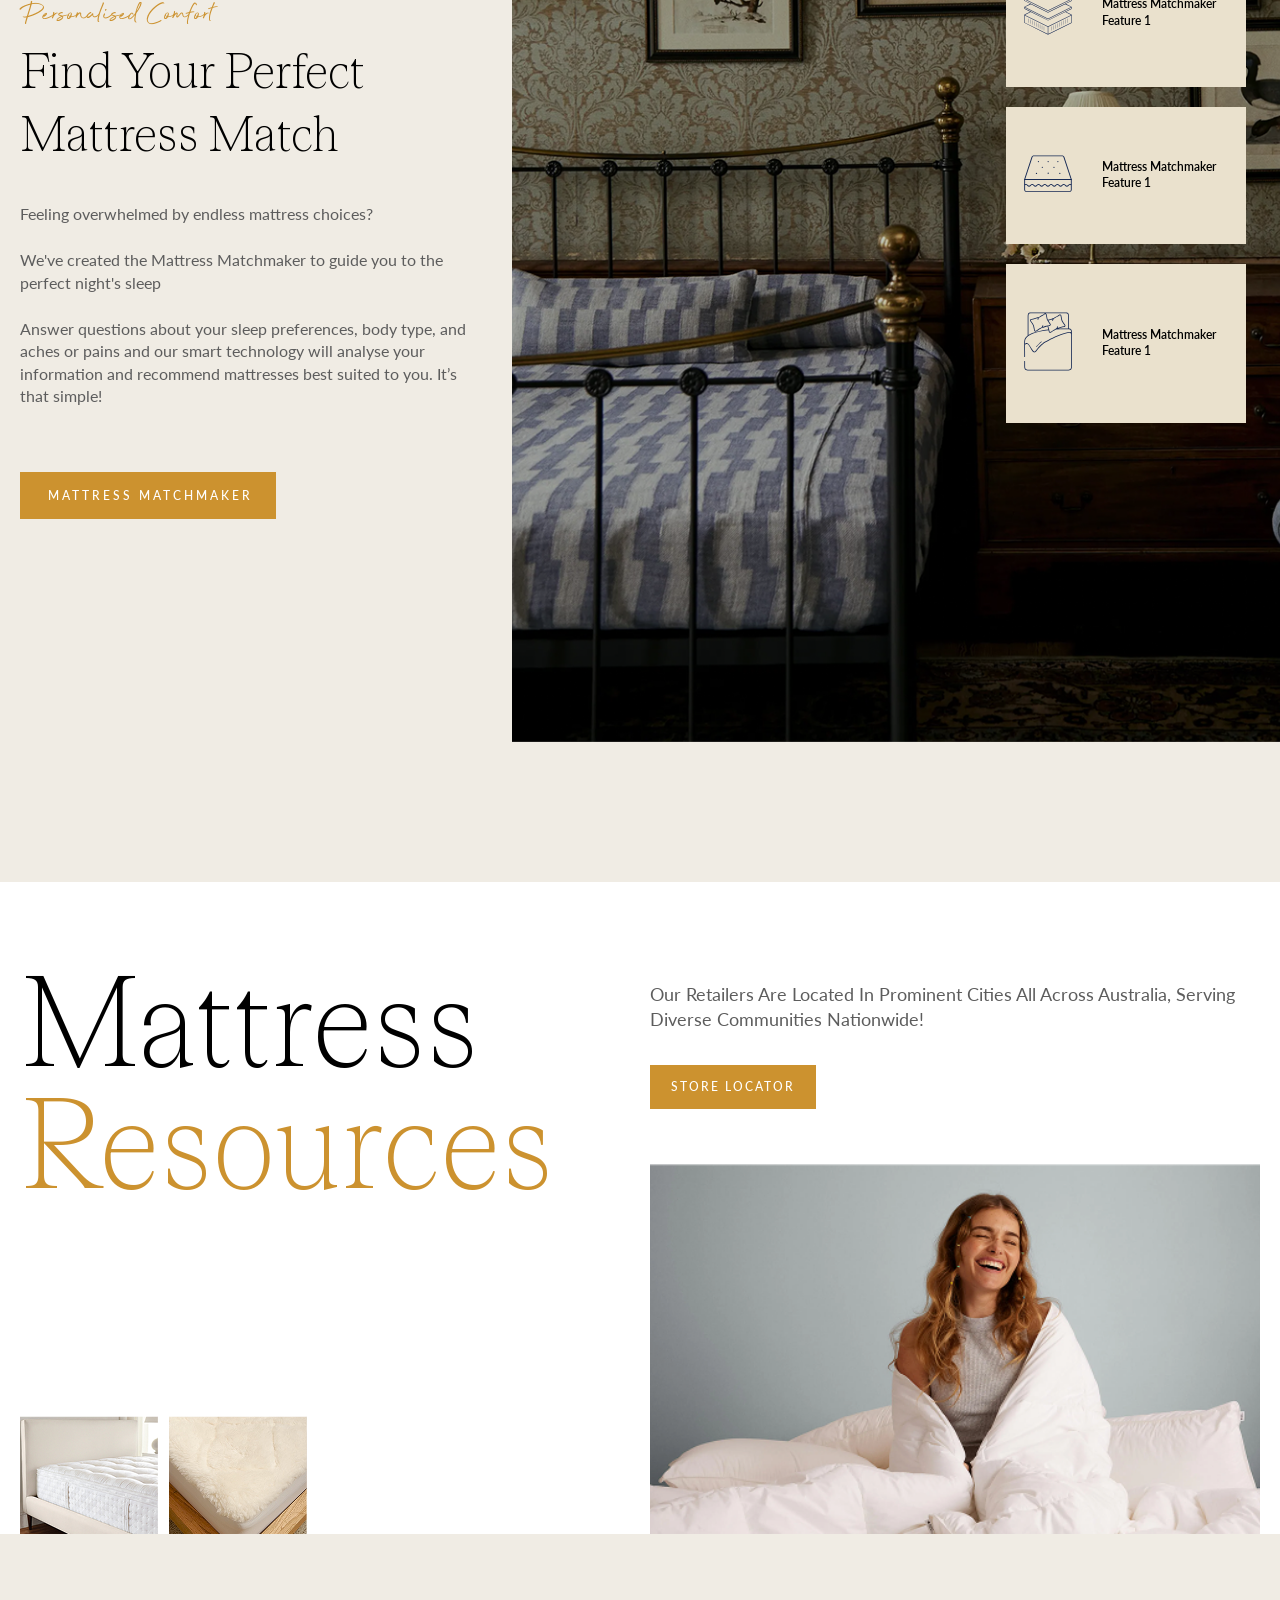
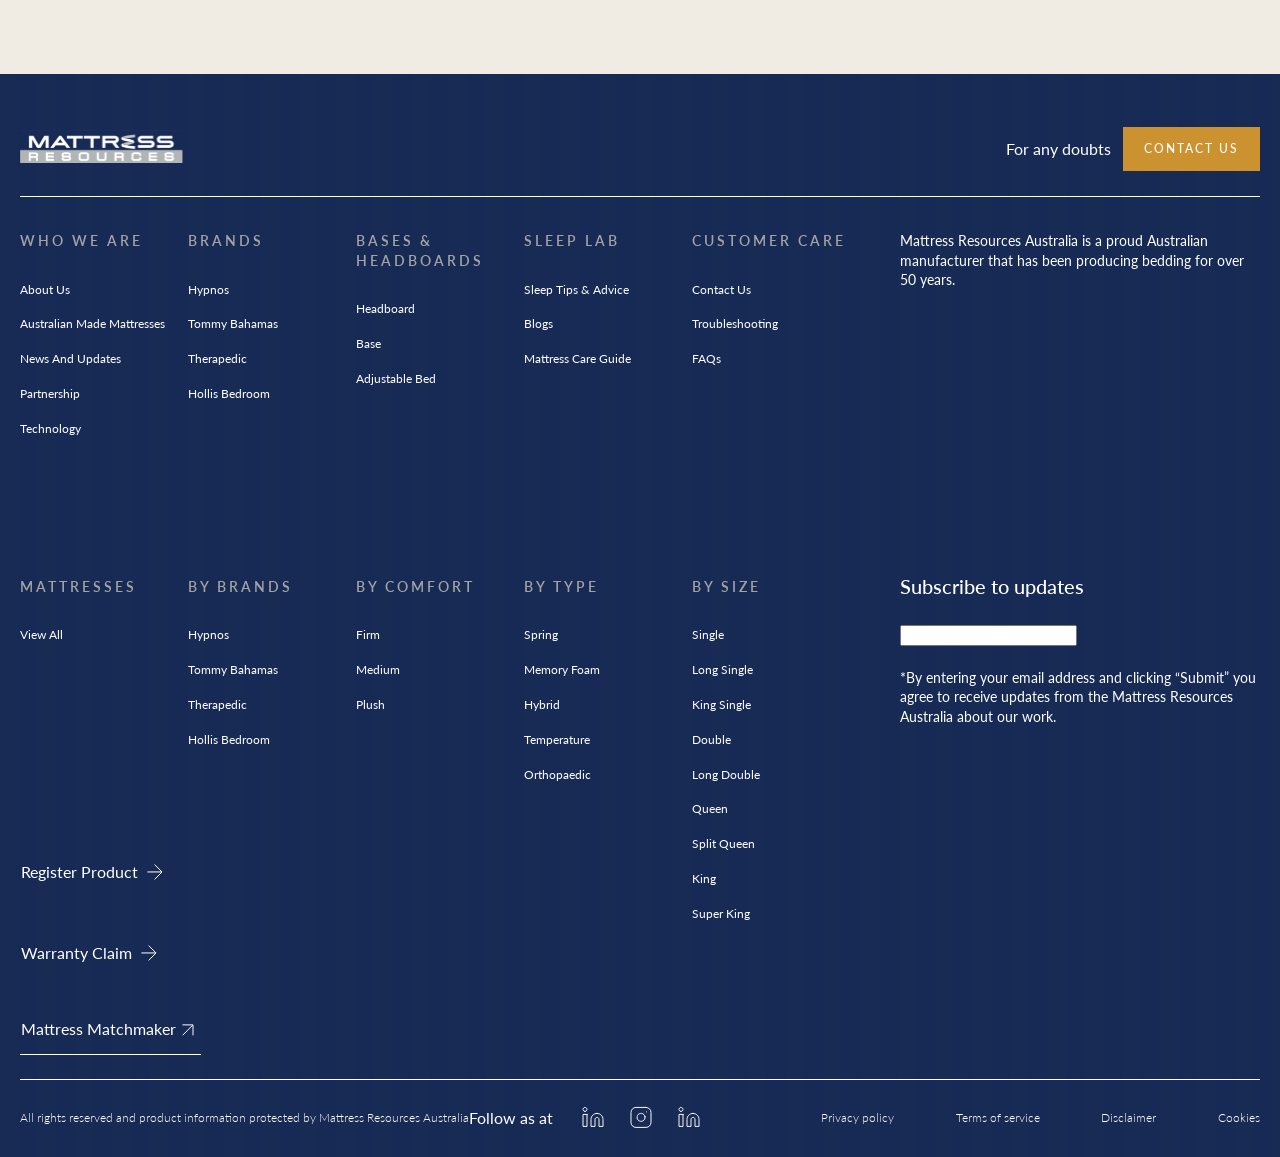
==== commit 927a1127: "changes" ====
--- a/index.html
+++ b/index.html
@@ -64,13 +64,34 @@
           <nav class="header-in-bottom">
             <div class="nav-links">
               <ul>
-                <li class="nav-link"><a href="">Who we are</a></li>
-                <li class="nav-link"><a href="">mattresses</a></li>
-                <li class="nav-link"><a href="">beds & bases</a></li>
-                <li class="nav-link"><a href="">Commercial</a></li>
-                <li class="nav-link"><a href="">sleep lab</a></li>
-                <li class="nav-link"><a href="">Testimonial</a></li>
-                <li class="nav-link"><a href="">Mattress matchmaker</a></li>
+                <li class="nav-link">
+                  <a href="">Who we are</a>
+                  <div class="below-line"></div>
+                </li>
+                <li class="nav-link">
+                  <a href="">mattresses</a>
+                  <div class="below-line"></div>
+                </li>
+                <li class="nav-link">
+                  <a href="">beds & bases</a>
+                  <div class="below-line"></div>
+                </li>
+                <li class="nav-link">
+                  <a href="">Commercial</a>
+                  <div class="below-line"></div>
+                </li>
+                <li class="nav-link">
+                  <a href="">sleep lab</a>
+                  <div class="below-line"></div>
+                </li>
+                <li class="nav-link">
+                  <a href="">Testimonial</a>
+                  <div class="below-line"></div>
+                </li>
+                <li class="nav-link">
+                  <a href="">Mattress matchmaker</a>
+                  <div class="below-line"></div>
+                </li>
               </ul>
             </div>
           </nav>
@@ -120,12 +141,27 @@
           </div>
           <div class="hamburger-in" id="Hamburger-in">
             <div class="hamburger-nav-links">
-              <a class="nav-link-sm">Who we are</a>
-              <a class="nav-link-sm">mattresses</a>
-              <a class="nav-link-sm">beds & bases</a>
-              <a class="nav-link-sm">Commercial</a>
-              <a class="nav-link-sm">sleep lab</a>
-              <a class="nav-link-sm">Testimonial</a>
+              <a class="nav-link-sm"
+                >Who we are
+                <span><img src="/assets/img/arrow_back_ios.svg" alt="" /></span
+              ></a>
+              <a class="nav-link-sm"
+                >mattresses &nbsp;
+                <span><img src="/assets/img/arrow_back_ios.svg" alt="" /></span
+              ></a>
+              <a class="nav-link-sm"
+                >beds & bases &nbsp;
+                <span><img src="/assets/img/arrow_back_ios.svg" alt="" /></span
+              ></a>
+              <a class="nav-link-sm"
+                >Commercial &nbsp;
+                <span><img src="/assets/img/arrow_back_ios.svg" alt="" /></span
+              ></a>
+              <a class="nav-link-sm"
+                >sleep lab &nbsp;
+                <span><img src="/assets/img/arrow_back_ios.svg" alt="" /></span
+              ></a>
+              <a class="nav-link-sm">Testimonial </a>
               <a class="nav-link-sm">Mattress matchmaker</a>
             </div>
             <div class="nav-sm-button">
@@ -1080,94 +1116,220 @@
               <div class="footer-middle-right">
                 <div class="footer-rights-grid">
                   <div class="footer-grid-ele">
-                    <div class="fo-grid-head">WHO WE ARE</div>
-                    <ul>
-                      <li>About Us</li>
-                      <li>Australian made mattresses</li>
-                      <li>News and updates</li>
-                      <li>Partnership</li>
-                      <li>Technology</li>
+                    <div class="fo-grid-head">
+                      WHO WE ARE
+                      <div class="fo-bot-line"></div>
+                    </div>
+                    <ul>
+                      <li>
+                        About Us
+                        <div class="fo-bot-line"></div>
+                      </li>
+                      <li>
+                        Australian made mattresses
+                        <div class="fo-bot-line"></div>
+                      </li>
+                      <li>
+                        News and updates
+                        <div class="fo-bot-line"></div>
+                      </li>
+                      <li>
+                        Partnership
+                        <div class="fo-bot-line"></div>
+                      </li>
+                      <li>
+                        Technology
+                        <div class="fo-bot-line"></div>
+                      </li>
                     </ul>
                   </div>
                   <div class="footer-grid-ele">
                     <div class="fo-grid-head">Brands</div>
                     <ul>
-                      <li>Hypnos</li>
-                      <li>Tommy bahamas</li>
-                      <li>Therapedic</li>
-                      <li>Hollis Bedroom</li>
+                      <li>
+                        Hypnos
+                        <div class="fo-bot-line"></div>
+                      </li>
+                      <li>
+                        Tommy bahamas
+                        <div class="fo-bot-line"></div>
+                      </li>
+                      <li>
+                        Therapedic
+                        <div class="fo-bot-line"></div>
+                      </li>
+                      <li>
+                        Hollis Bedroom
+                        <div class="fo-bot-line"></div>
+                      </li>
                     </ul>
                   </div>
                   <div class="footer-grid-ele">
-                    <div class="fo-grid-head">Bases & Headboards</div>
-                    <ul>
-                      <li>Headboard</li>
-                      <li>Base</li>
-                      <li>Adjustable bed</li>
+                    <div class="fo-grid-head">
+                      Bases & Headboards
+                      <div class="fo-bot-line"></div>
+                    </div>
+                    <ul>
+                      <li>
+                        Headboard
+                        <div class="fo-bot-line"></div>
+                      </li>
+                      <li>
+                        Base
+                        <div class="fo-bot-line"></div>
+                      </li>
+                      <li>
+                        Adjustable bed
+                        <div class="fo-bot-line"></div>
+                      </li>
                     </ul>
                   </div>
                   <div class="footer-grid-ele">
                     <div class="fo-grid-head">Sleep lab</div>
                     <ul>
-                      <li>Sleep tips & advice</li>
-                      <li>Blogs</li>
-                      <li>Mattress care guide</li>
+                      <li>
+                        Sleep tips & advice
+                        <div class="fo-bot-line"></div>
+                      </li>
+                      <li>
+                        Blogs
+                        <div class="fo-bot-line"></div>
+                      </li>
+                      <li>
+                        Mattress care guide
+                        <div class="fo-bot-line"></div>
+                      </li>
                     </ul>
                   </div>
 
                   <div class="footer-grid-ele">
                     <div class="fo-grid-head">Customer care</div>
                     <ul>
-                      <li>Contact Us</li>
-                      <li>Troubleshooting</li>
-                      <li>FAQs</li>
+                      <li>
+                        Contact Us
+                        <div class="fo-bot-line"></div>
+                      </li>
+                      <li>
+                        Troubleshooting
+                        <div class="fo-bot-line"></div>
+                      </li>
+                      <li>
+                        FAQs
+                        <div class="fo-bot-line"></div>
+                      </li>
                     </ul>
                   </div>
                   <div class="footer-grid-ele">
                     <div class="fo-grid-head">Mattresses</div>
                     <ul>
-                      <li>View all</li>
+                      <li>
+                        View all
+                        <div class="fo-bot-line"></div>
+                      </li>
                     </ul>
                   </div>
                   <div class="footer-grid-ele">
                     <div class="fo-grid-head">By brands</div>
                     <ul>
-                      <li>Hypnos</li>
-                      <li>Tommy bahamas</li>
-                      <li>Therapedic</li>
-                      <li>Hollis Bedroom</li>
+                      <li>
+                        Hypnos
+                        <div class="fo-bot-line"></div>
+                      </li>
+                      <li>
+                        Tommy bahamas
+                        <div class="fo-bot-line"></div>
+                      </li>
+                      <li>
+                        Therapedic
+                        <div class="fo-bot-line"></div>
+                      </li>
+                      <li>
+                        Hollis Bedroom
+                        <div class="fo-bot-line"></div>
+                      </li>
                     </ul>
                   </div>
                   <div class="footer-grid-ele">
                     <div class="fo-grid-head">By comfort</div>
                     <ul>
-                      <li>Firm</li>
-                      <li>Medium</li>
-                      <li>Plush</li>
+                      <li>
+                        Firm
+                        <div class="fo-bot-line"></div>
+                      </li>
+                      <li>
+                        Medium
+                        <div class="fo-bot-line"></div>
+                      </li>
+                      <li>
+                        Plush
+                        <div class="fo-bot-line"></div>
+                      </li>
                     </ul>
                   </div>
                   <div class="footer-grid-ele">
                     <div class="fo-grid-head">By type</div>
                     <ul>
-                      <li>Spring</li>
-                      <li>Memory Foam</li>
-                      <li>Hybrid</li>
-                      <li>Temperature</li>
-                      <li>Orthopaedic</li>
+                      <li>
+                        Spring
+                        <div class="fo-bot-line"></div>
+                      </li>
+                      <li>
+                        Memory Foam
+                        <div class="fo-bot-line"></div>
+                      </li>
+                      <li>
+                        Hybrid
+                        <div class="fo-bot-line"></div>
+                      </li>
+                      <li>
+                        Temperature
+                        <div class="fo-bot-line"></div>
+                      </li>
+                      <li>
+                        Orthopaedic
+                        <div class="fo-bot-line"></div>
+                      </li>
                     </ul>
                   </div>
                   <div class="footer-grid-ele">
                     <div class="fo-grid-head">By size</div>
                     <ul>
-                      <li>Single</li>
-                      <li>Long single</li>
-                      <li>King single</li>
-                      <li>Double</li>
-                      <li>Long Double</li>
-                      <li>queen</li>
-                      <li>Split Queen</li>
-                      <li>king</li>
-                      <li>Super king</li>
+                      <li>
+                        Single
+                        <div class="fo-bot-line"></div>
+                      </li>
+                      <li>
+                        Long single
+                        <div class="fo-bot-line"></div>
+                      </li>
+                      <li>
+                        King single
+                        <div class="fo-bot-line"></div>
+                      </li>
+                      <li>
+                        Double
+                        <div class="fo-bot-line"></div>
+                      </li>
+                      <li>
+                        Long Double
+                        <div class="fo-bot-line"></div>
+                      </li>
+                      <li>
+                        queen
+                        <div class="fo-bot-line"></div>
+                      </li>
+                      <li>
+                        Split Queen
+                        <div class="fo-bot-line"></div>
+                      </li>
+                      <li>
+                        king
+                        <div class="fo-bot-line"></div>
+                      </li>
+                      <li>
+                        Super king
+                        <div class="fo-bot-line"></div>
+                      </li>
                     </ul>
                   </div>
                 </div>
--- a/assets/css/custom.css
+++ b/assets/css/custom.css
@@ -72,6 +72,20 @@
 
 .nav-link {
     line-height: 100%;
+    position: relative;
+}
+
+.nav-link:hover .below-line {
+    width: 98%;
+}
+
+.below-line {
+    position: absolute;
+    height: 2px;
+    width: 0%;
+    top: 25px;
+    background: white;
+    transition: 0.3s width ease-in-out;
 }
 
 .nav-link a {
@@ -1222,7 +1236,7 @@
     flex-direction: column;
     gap: 22px;
     justify-content: flex-end;
-    bottom: 0;
+    bottom: 20px;
     /* transition: top 0.3s ease-in-out; */
 }
 
@@ -1247,6 +1261,7 @@
 .tt-card:hover .tt-card-in:not(:hover) .tt-text-content {}
 
 .tt-text-content h3 {
+    font-family: "Teodor TRIAL";
     font-size: 20px;
     margin-bottom: 5px;
     font-size: 26.1px;
@@ -1260,10 +1275,9 @@
     font-size: 14px;
     font-weight: 400;
     font-size: 16px;
-
     line-height: 140%;
     letter-spacing: 0px;
-
+    max-width: 30ch;
 }
 
 .tt-text-content a {
@@ -1393,8 +1407,8 @@
     column-gap: 20px;
     width: fit-content;
     position: absolute;
-    bottom: 20px;
-    left: 78px;
+    bottom: 7%;
+    left: 19%;
 }
 
 .features-card-in {
@@ -1575,6 +1589,10 @@
     grid-template-rows: repeat(2, 1fr);
 }
 
+.footer-rights-grid li {
+    cursor: pointer;
+}
+
 .footer-middle {
     display: flex;
     gap: 40px;
@@ -1595,6 +1613,11 @@
     letter-spacing: 0px;
     text-transform: capitalize;
     color: white;
+    position: relative;
+}
+
+.footer-grid-ele li:hover .fo-bot-line{
+    width: 80%;
 }
 
 .footer-middle-right {
@@ -1736,6 +1759,15 @@
 .fot-end-logos {
     display: flex;
     column-gap: 24px;
+}
+
+.fo-bot-line{
+    position: absolute;
+    height: 2px;
+    width: 0%;
+    top: 25px;
+    background: white;
+    transition: 0.3s width ease-in-out;
 }
 
 /* Footer section end */
--- a/assets/css/custom.css
+++ b/assets/css/custom.css
@@ -72,6 +72,20 @@
 
 .nav-link {
     line-height: 100%;
+    position: relative;
+}
+
+.nav-link:hover .below-line {
+    width: 98%;
+}
+
+.below-line {
+    position: absolute;
+    height: 2px;
+    width: 0%;
+    top: 25px;
+    background: white;
+    transition: 0.3s width ease-in-out;
 }
 
 .nav-link a {
@@ -1222,7 +1236,7 @@
     flex-direction: column;
     gap: 22px;
     justify-content: flex-end;
-    bottom: 0;
+    bottom: 20px;
     /* transition: top 0.3s ease-in-out; */
 }
 
@@ -1247,6 +1261,7 @@
 .tt-card:hover .tt-card-in:not(:hover) .tt-text-content {}
 
 .tt-text-content h3 {
+    font-family: "Teodor TRIAL";
     font-size: 20px;
     margin-bottom: 5px;
     font-size: 26.1px;
@@ -1260,10 +1275,9 @@
     font-size: 14px;
     font-weight: 400;
     font-size: 16px;
-
     line-height: 140%;
     letter-spacing: 0px;
-
+    max-width: 30ch;
 }
 
 .tt-text-content a {
@@ -1393,8 +1407,8 @@
     column-gap: 20px;
     width: fit-content;
     position: absolute;
-    bottom: 20px;
-    left: 78px;
+    bottom: 7%;
+    left: 19%;
 }
 
 .features-card-in {
@@ -1575,6 +1589,10 @@
     grid-template-rows: repeat(2, 1fr);
 }
 
+.footer-rights-grid li {
+    cursor: pointer;
+}
+
 .footer-middle {
     display: flex;
     gap: 40px;
@@ -1595,6 +1613,11 @@
     letter-spacing: 0px;
     text-transform: capitalize;
     color: white;
+    position: relative;
+}
+
+.footer-grid-ele li:hover .fo-bot-line{
+    width: 80%;
 }
 
 .footer-middle-right {
@@ -1736,6 +1759,15 @@
 .fot-end-logos {
     display: flex;
     column-gap: 24px;
+}
+
+.fo-bot-line{
+    position: absolute;
+    height: 2px;
+    width: 0%;
+    top: 25px;
+    background: white;
+    transition: 0.3s width ease-in-out;
 }
 
 /* Footer section end */
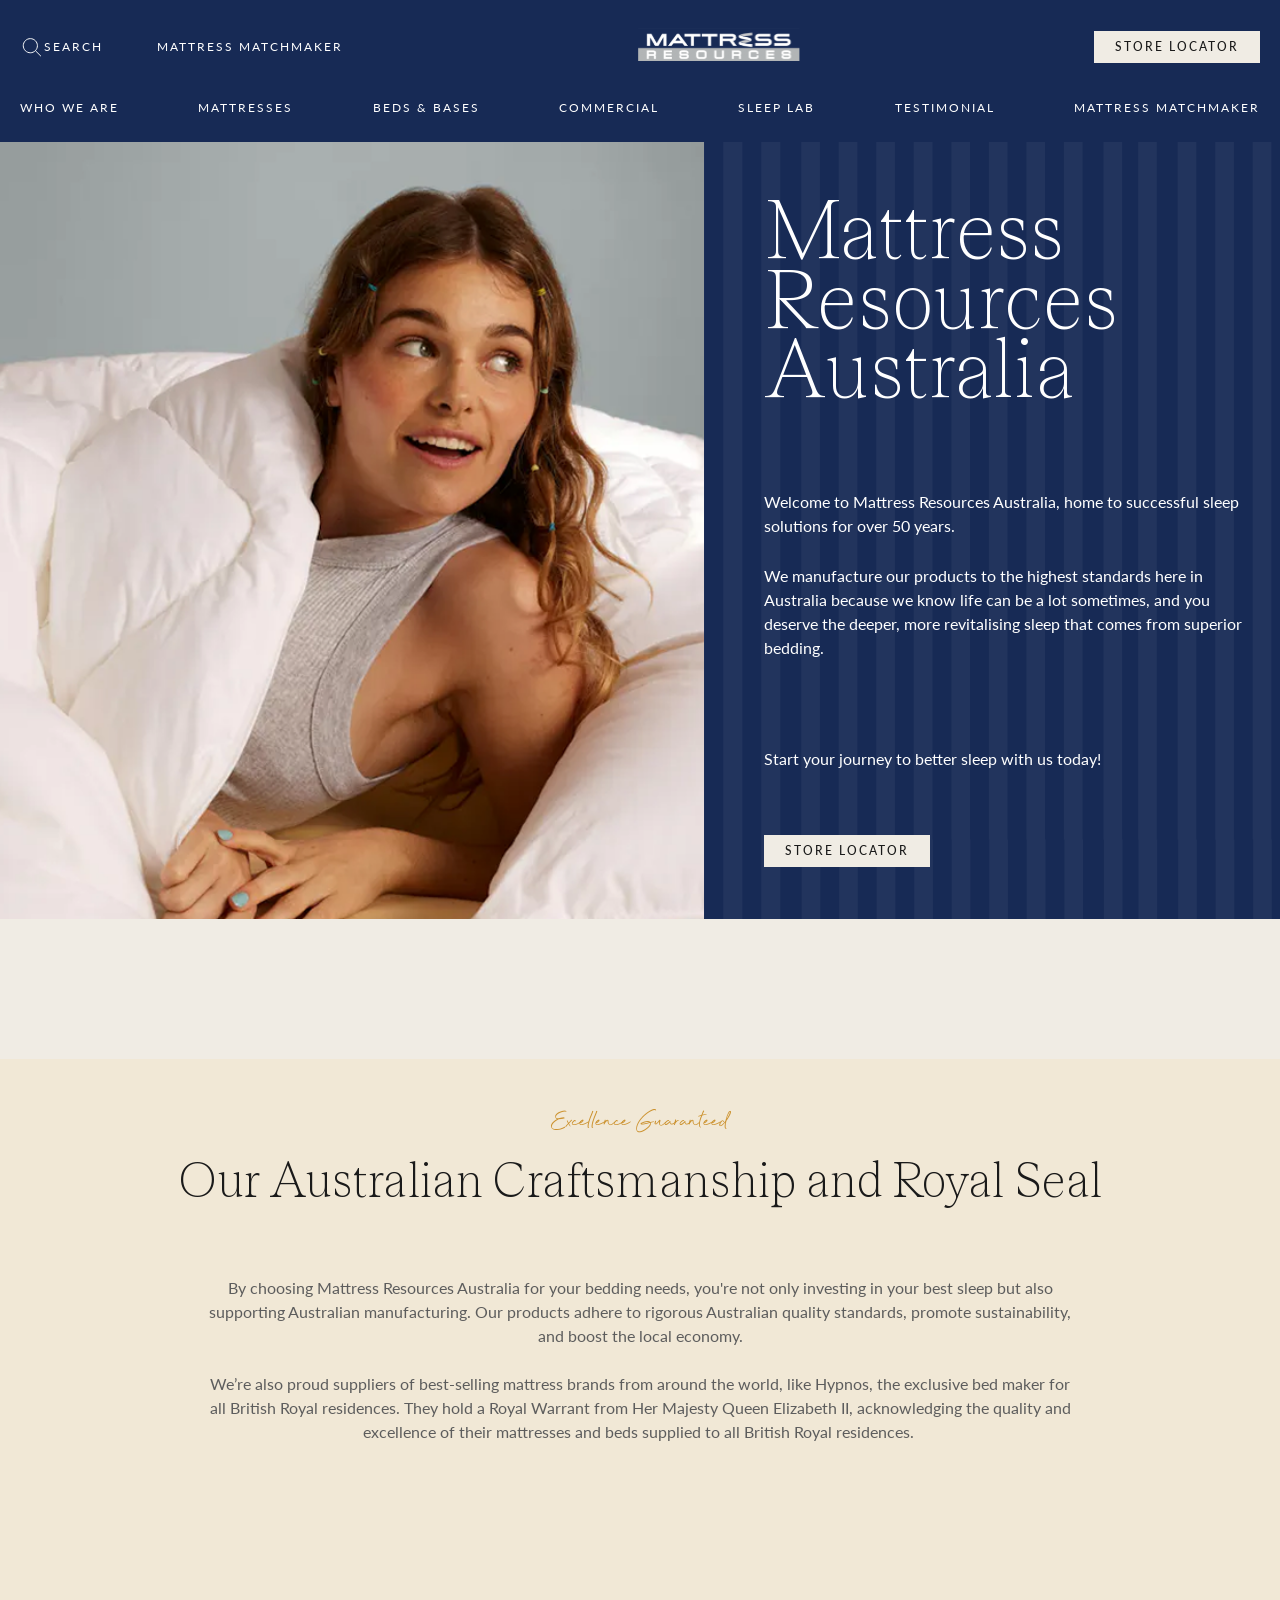
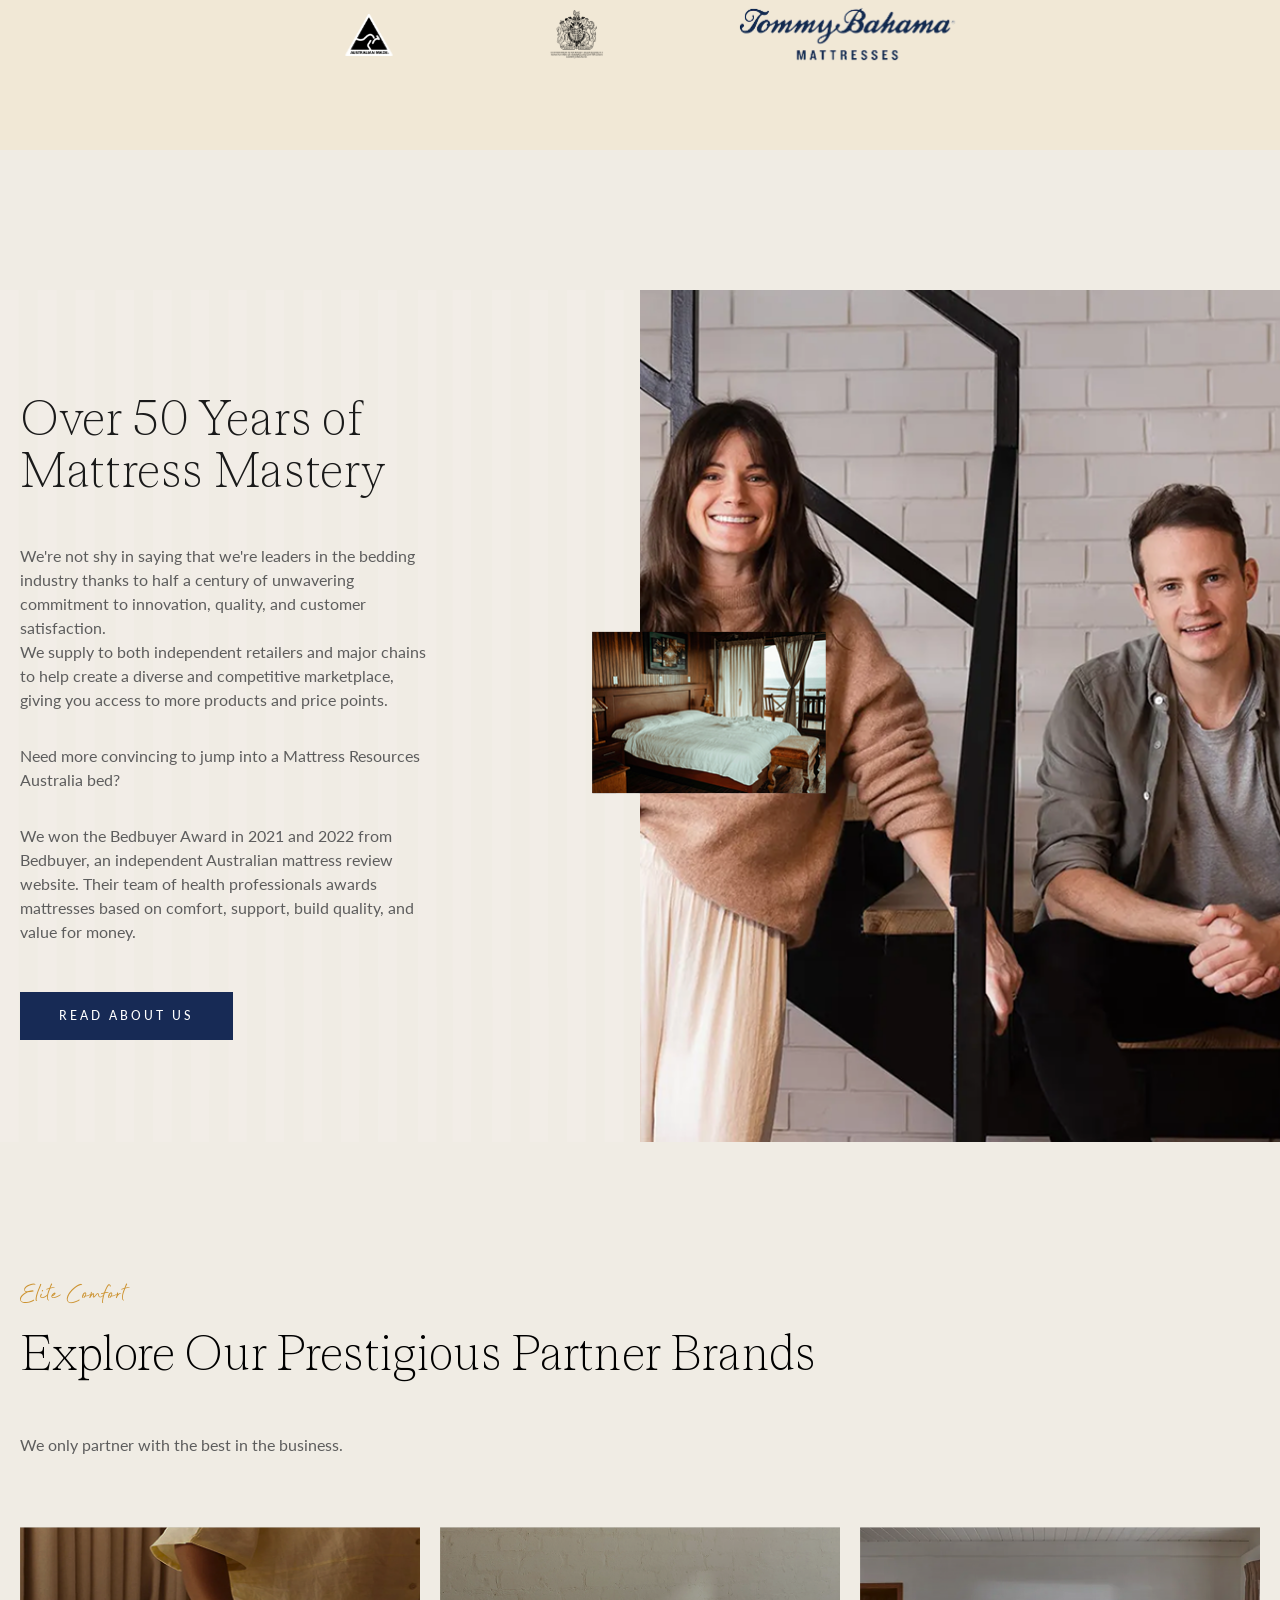
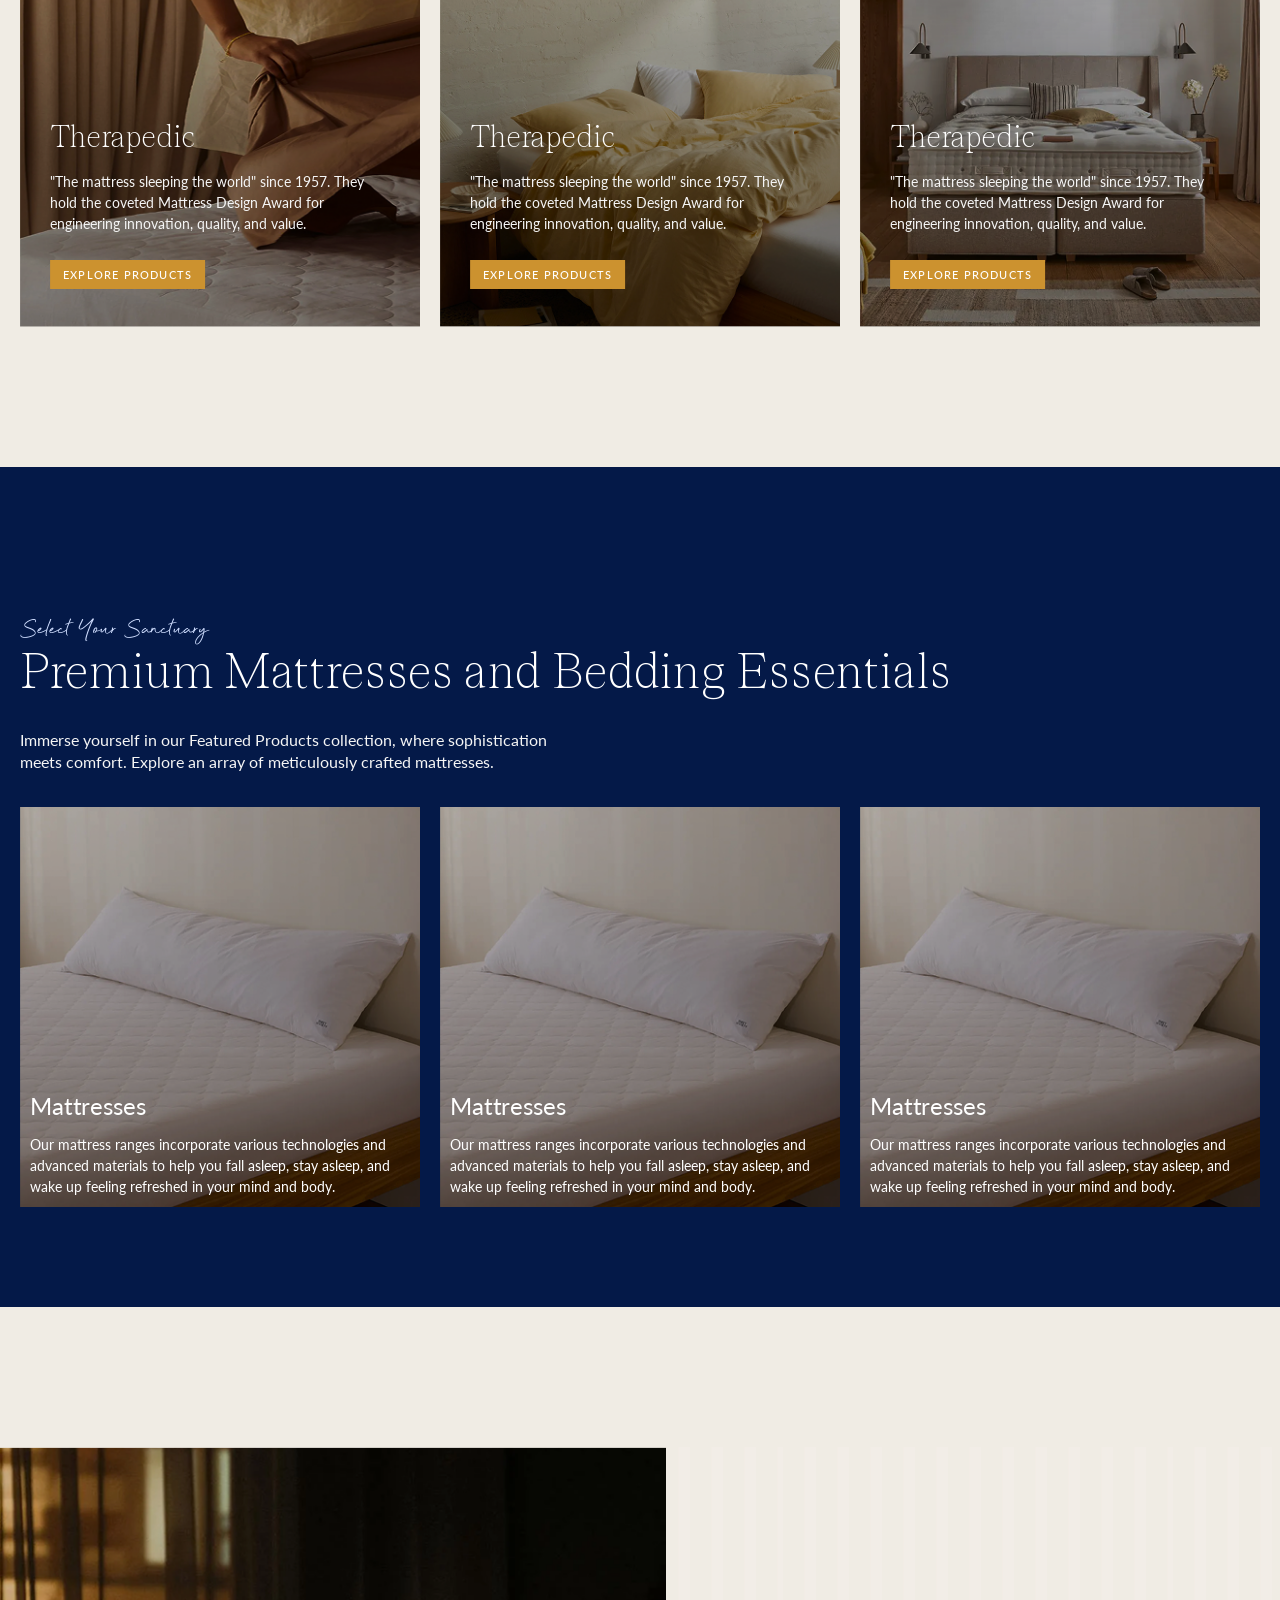
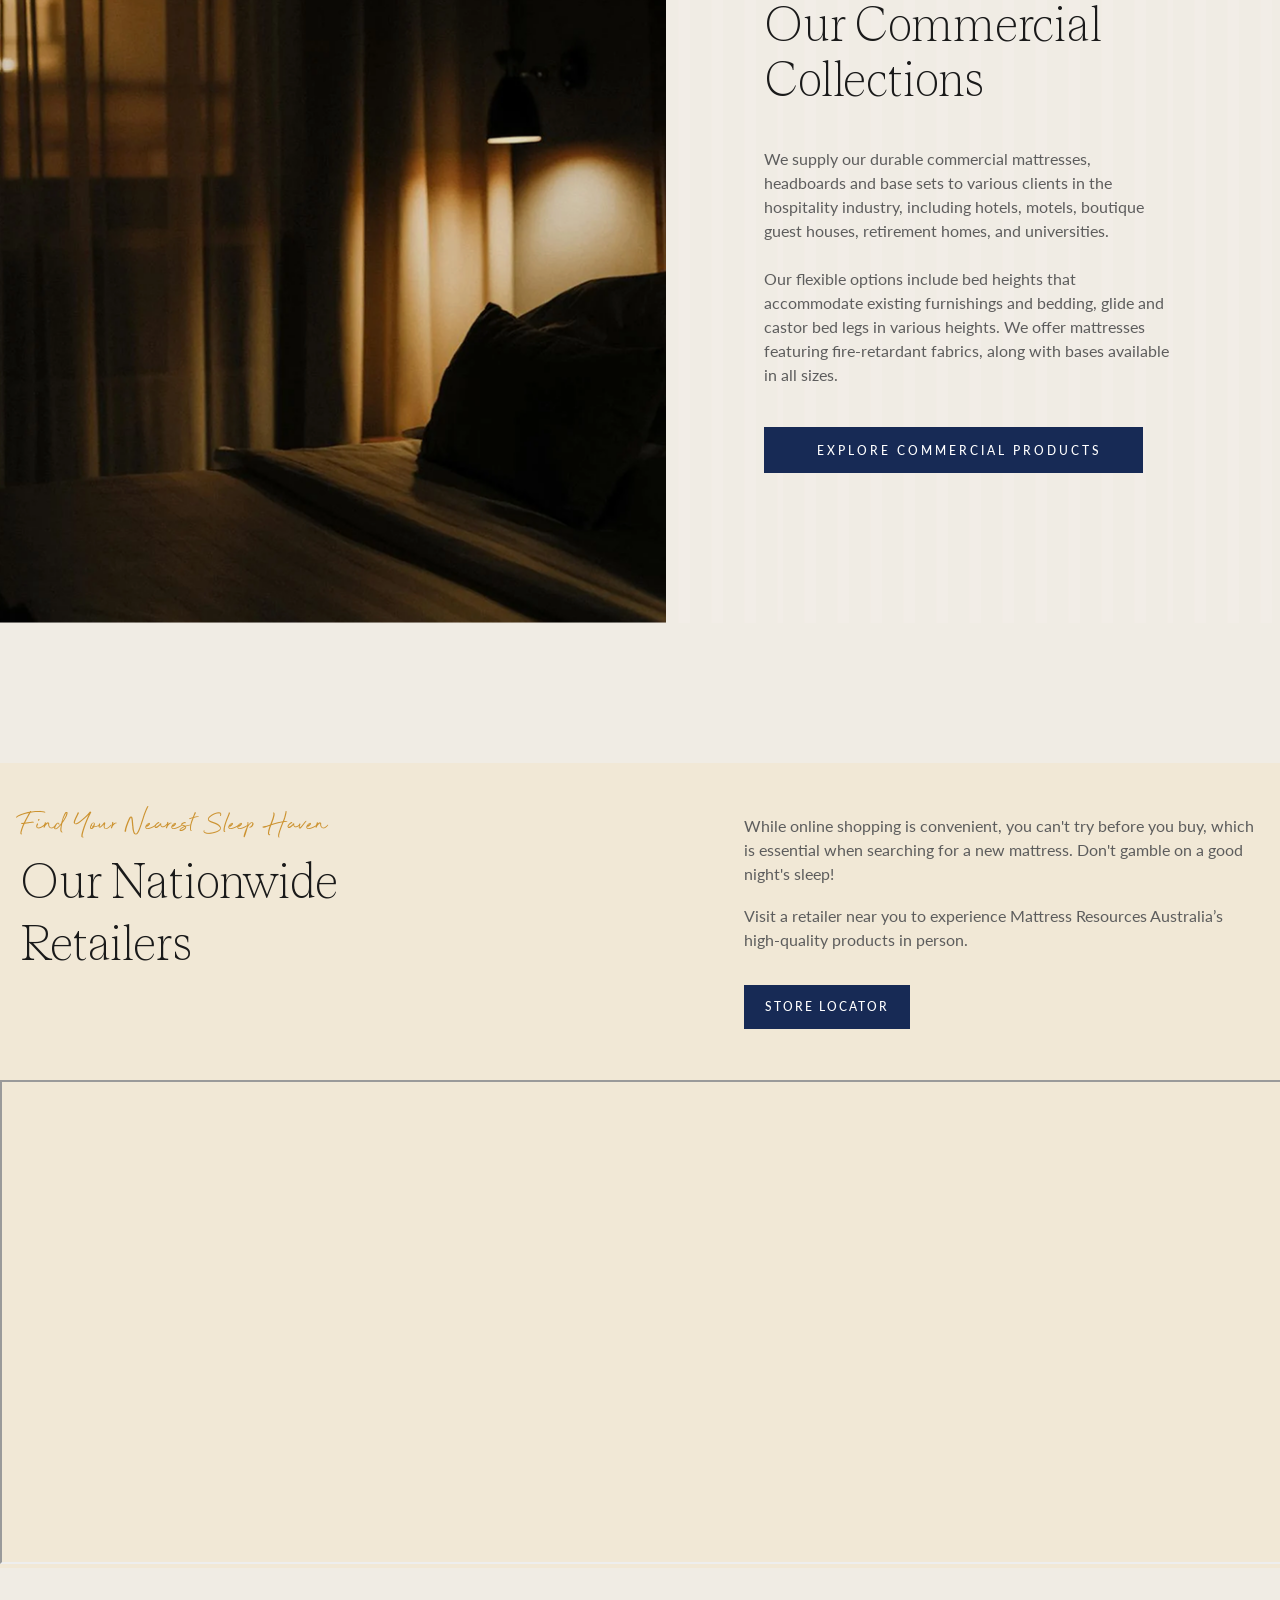
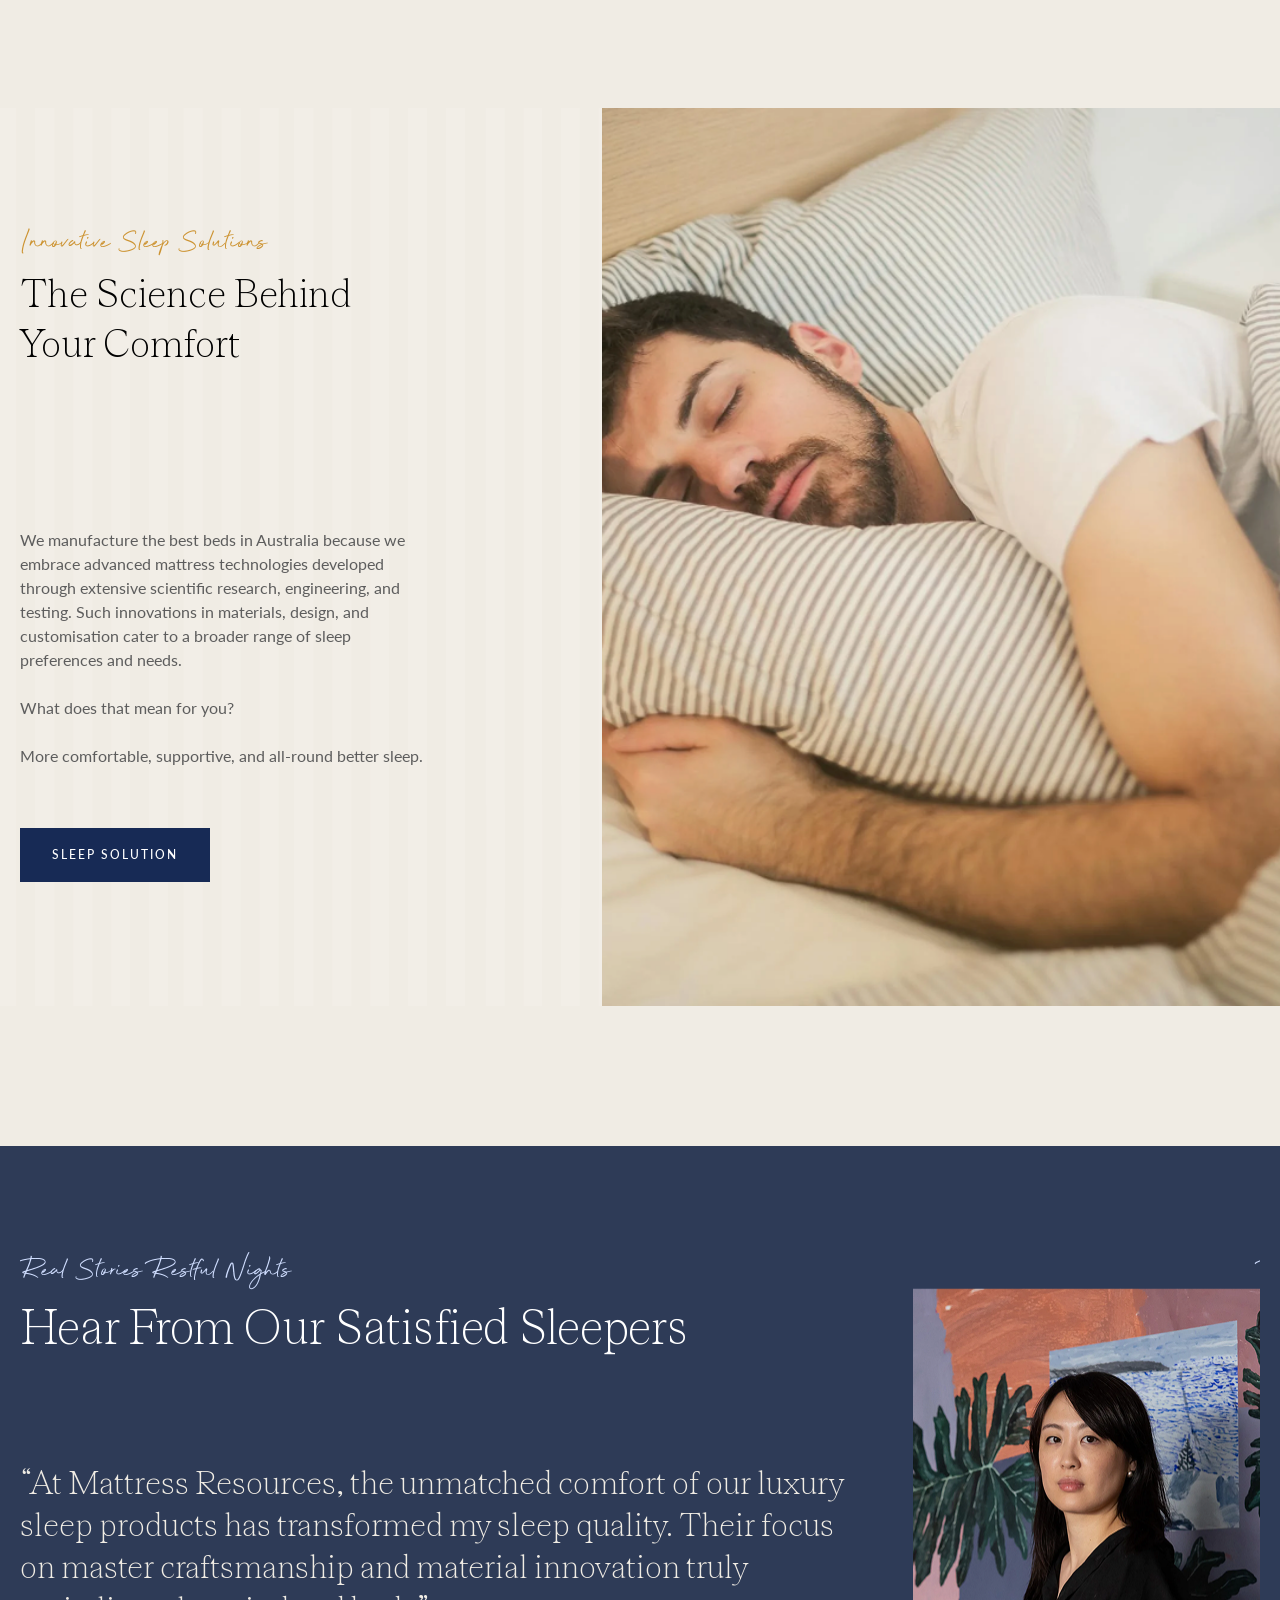
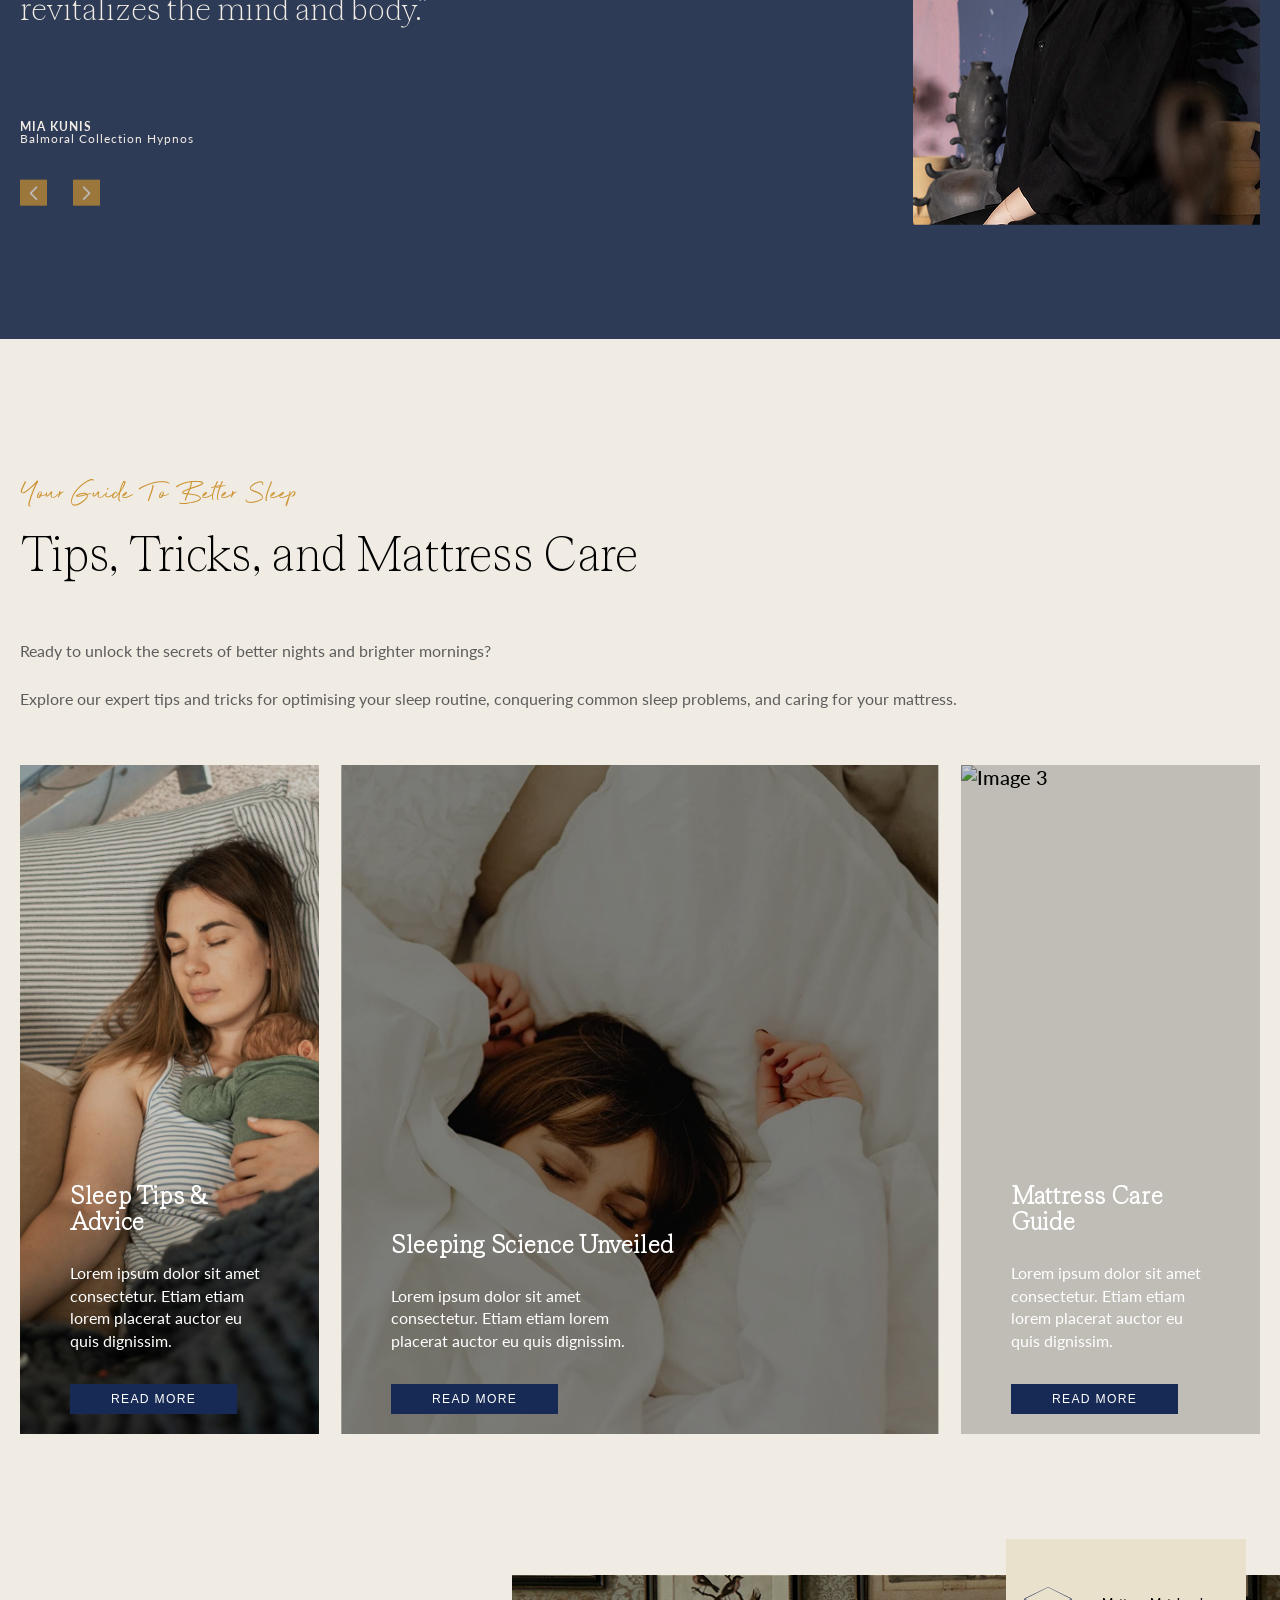
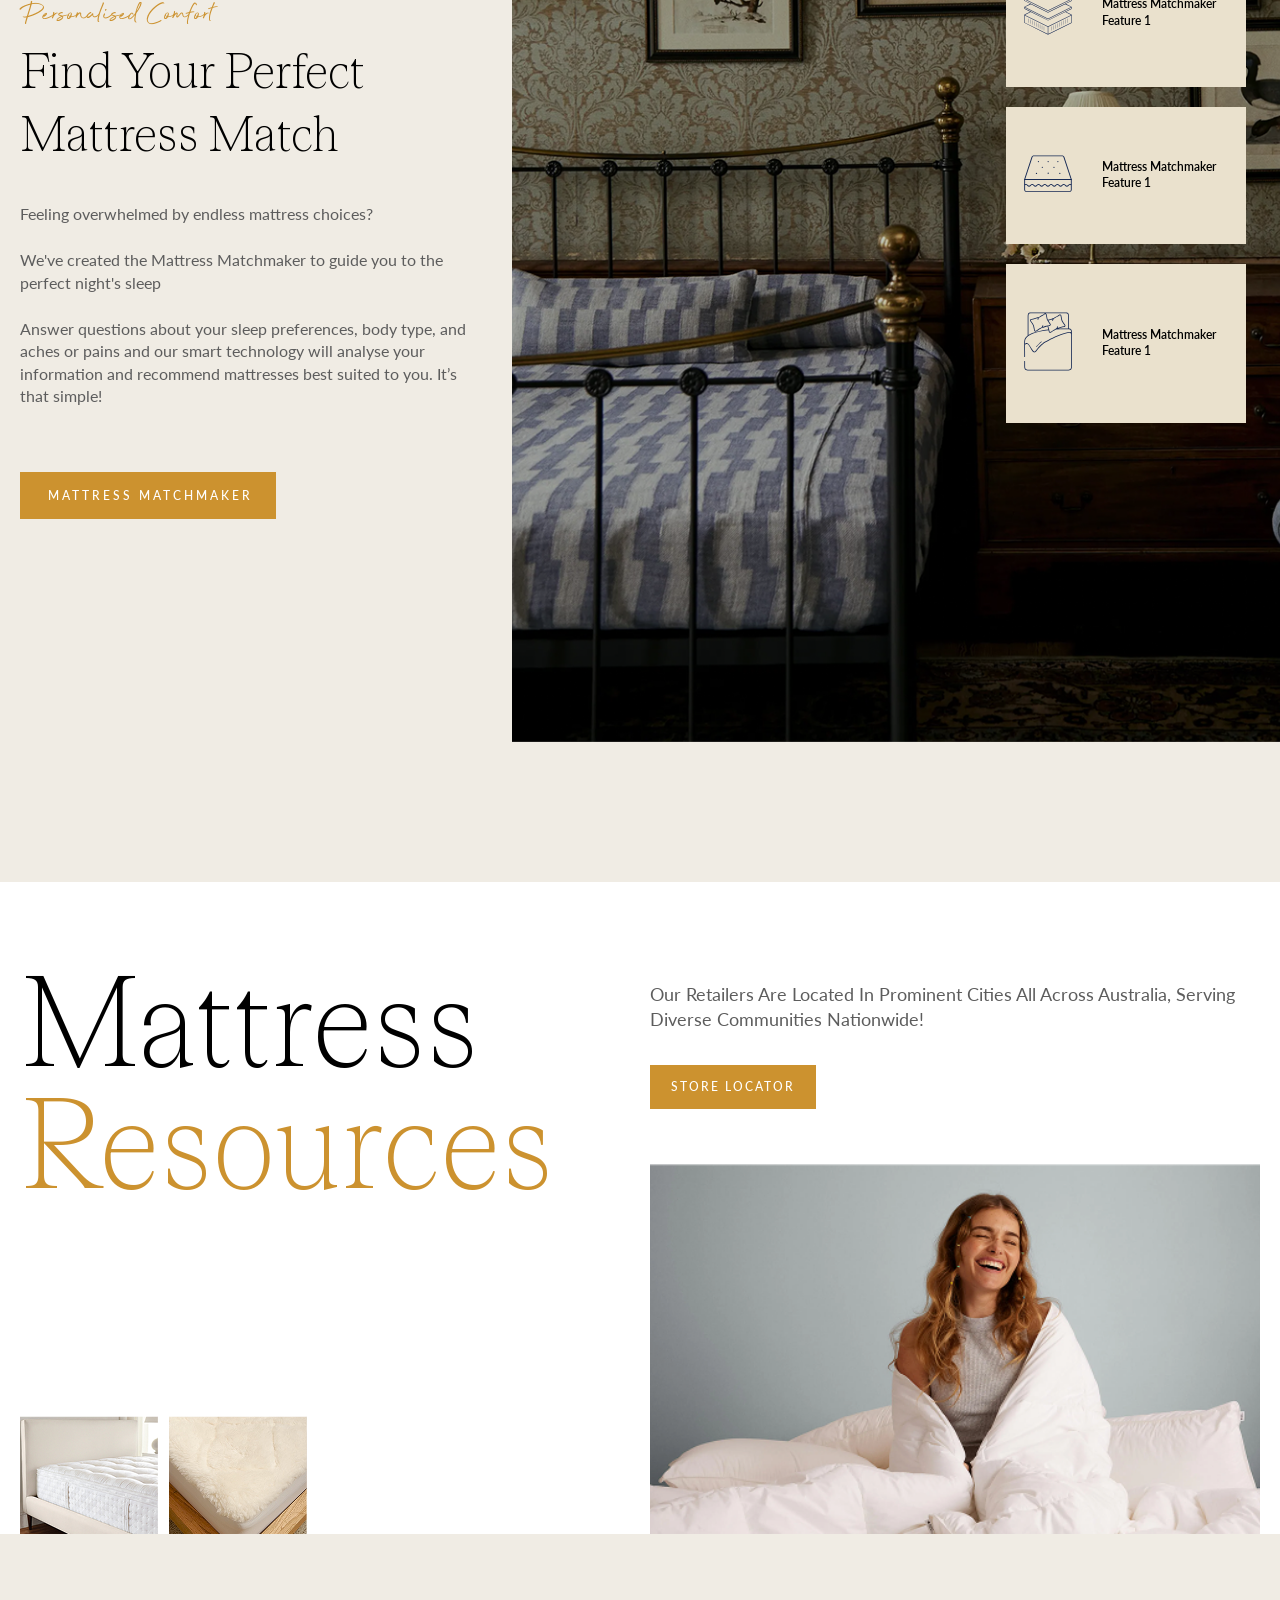
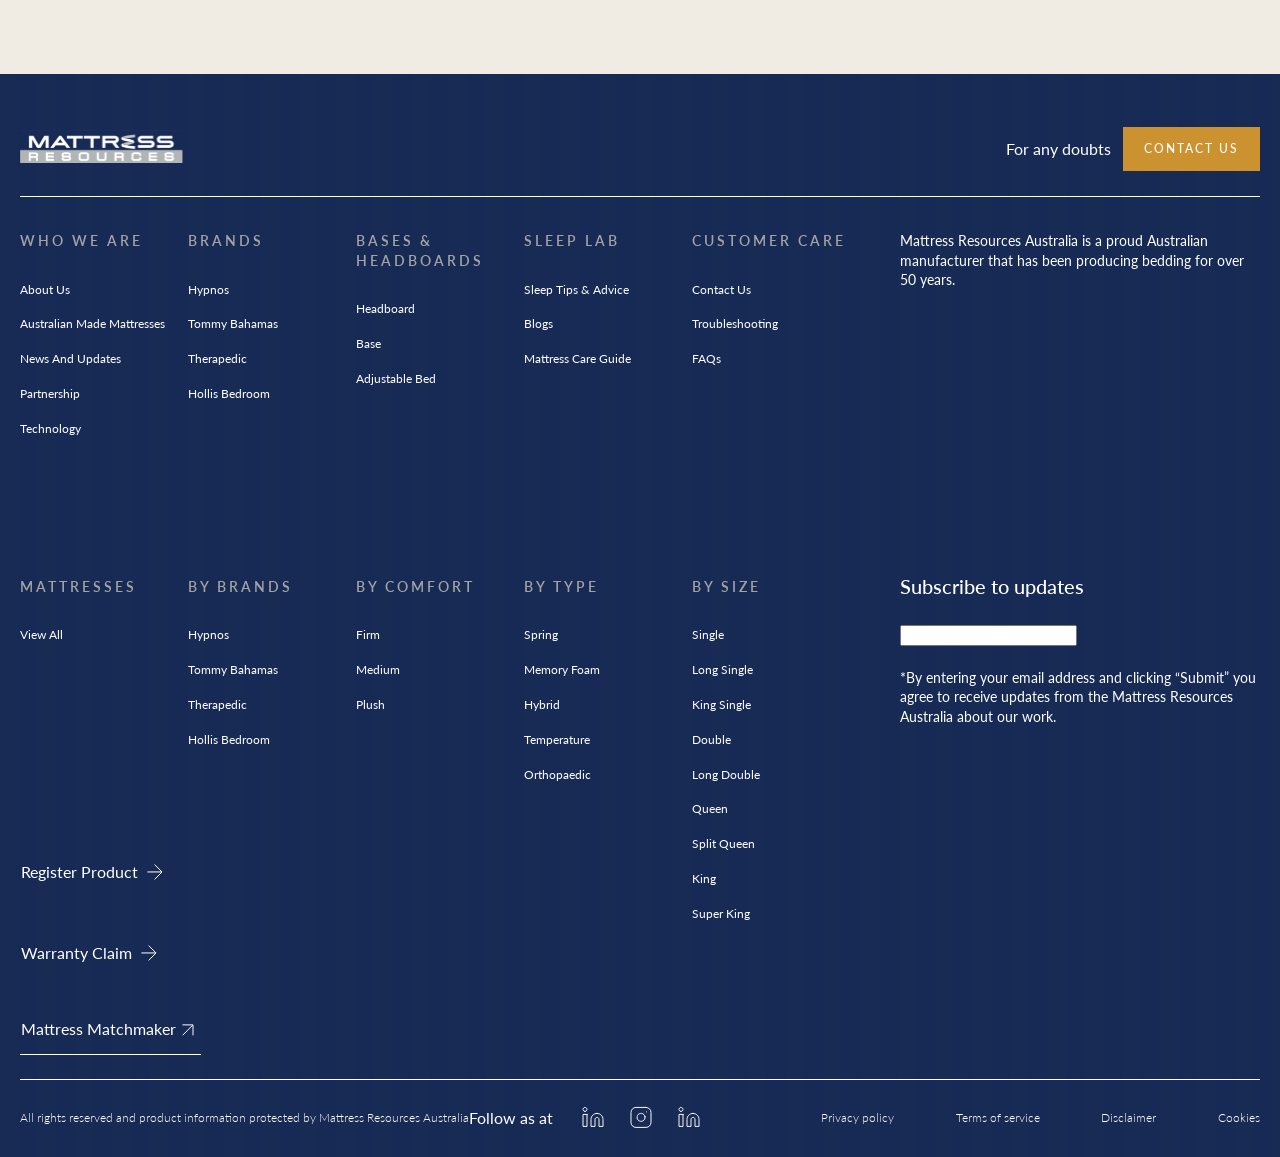
==== commit d73fed8b: "complete project" ====
--- a/index.html
+++ b/index.html
@@ -15,7 +15,7 @@
       href="https://cdn.jsdelivr.net/npm/@splidejs/splide@4.1.4/dist/css/splide.min.css"
       rel="stylesheet"
     />
-
+    <link href="https://unpkg.com/aos@2.3.1/dist/aos.css" rel="stylesheet" />
     <link rel="stylesheet" href="./assets/css/style.css" />
     <link rel="stylesheet" href="./assets/css/custom.css" />
   </head>
@@ -37,7 +37,7 @@
                   height="24px"
                   width="24px"
                 />
-                SEARCH
+                <a href="">SEARCH</a>
               </div>
               <div class="search-container" id="search-cont">
                 <div class="search-popup-overlay" id="searchPopupOverlay">
@@ -140,32 +140,39 @@
             </div>
           </div>
           <div class="hamburger-in" id="Hamburger-in">
-            <div class="hamburger-nav-links">
-              <a class="nav-link-sm"
-                >Who we are
-                <span><img src="/assets/img/arrow_back_ios.svg" alt="" /></span
-              ></a>
-              <a class="nav-link-sm"
-                >mattresses &nbsp;
-                <span><img src="/assets/img/arrow_back_ios.svg" alt="" /></span
-              ></a>
-              <a class="nav-link-sm"
-                >beds & bases &nbsp;
-                <span><img src="/assets/img/arrow_back_ios.svg" alt="" /></span
-              ></a>
-              <a class="nav-link-sm"
-                >Commercial &nbsp;
-                <span><img src="/assets/img/arrow_back_ios.svg" alt="" /></span
-              ></a>
-              <a class="nav-link-sm"
-                >sleep lab &nbsp;
-                <span><img src="/assets/img/arrow_back_ios.svg" alt="" /></span
-              ></a>
-              <a class="nav-link-sm">Testimonial </a>
-              <a class="nav-link-sm">Mattress matchmaker</a>
-            </div>
-            <div class="nav-sm-button">
-              <a href="" class="custom-button white">STORE LOCATOR</a>
+            <div class="hamburger-in-in">
+              <div class="hamburger-nav-links">
+                <a class="nav-link-sm"
+                  >Who we are
+                  <span
+                    ><img src="/assets/img/arrow_back_ios.svg" alt="" /></span
+                ></a>
+                <a class="nav-link-sm"
+                  >mattresses &nbsp;
+                  <span
+                    ><img src="/assets/img/arrow_back_ios.svg" alt="" /></span
+                ></a>
+                <a class="nav-link-sm"
+                  >beds & bases &nbsp;
+                  <span
+                    ><img src="/assets/img/arrow_back_ios.svg" alt="" /></span
+                ></a>
+                <a class="nav-link-sm"
+                  >Commercial &nbsp;
+                  <span
+                    ><img src="/assets/img/arrow_back_ios.svg" alt="" /></span
+                ></a>
+                <a class="nav-link-sm"
+                  >sleep lab &nbsp;
+                  <span
+                    ><img src="/assets/img/arrow_back_ios.svg" alt="" /></span
+                ></a>
+                <a class="nav-link-sm">Testimonial </a>
+                <a class="nav-link-sm">Mattress matchmaker</a>
+              </div>
+              <div class="nav-sm-button">
+                <a href="" class="custom-button white">STORE LOCATOR</a>
+              </div>
             </div>
           </div>
         </div>
@@ -219,7 +226,9 @@
           <div class="feature-1-in">
             <div class="feature-1-top">
               <div class="Excellence_Guaranteed">Excellence Guaranteed</div>
-              <h2>Our Australian Craftsmanship and Royal Seal</h2>
+              <h2 data-aos="fade-up" data-aos-anchor-placement="center-bottom">
+                Our Australian Craftsmanship and Royal Seal
+              </h2>
             </div>
             <div class="feature-1-middle">
               <p>
@@ -264,7 +273,8 @@
           <div class="history-in">
             <div class="history-text">
               <div class="hi-text-top">
-                <h2>Over 50 Years of Mattress Mastery</h2>
+                <h2 data-aos="fade-up"
+                data-aos-anchor-placement="center-bottom">Over 50 Years of Mattress Mastery</h2>
               </div>
               <div class="hi-text-middle">
                 <div class="hi-te-mi-top">
@@ -320,7 +330,8 @@
             <div class="explore-top">
               <div class="ex-top-top">
                 <p>Elite Comfort</p>
-                <h2>Explore Our Prestigious Partner Brands</h2>
+                <h2 data-aos="fade-up"
+                data-aos-anchor-placement="center-bottom">Explore Our Prestigious Partner Brands</h2>
               </div>
               <div class="ex-top-bottom">
                 <p>We only partner with the best in the business.</p>
@@ -423,7 +434,8 @@
             <div class="avail-item-top">
               <div class="avl-itm-top-top">
                 <p>Select Your Sanctuary</p>
-                <h2>Premium Mattresses and Bedding Essentials</h2>
+                <h2 data-aos="fade-up"
+                data-aos-anchor-placement="center-bottom">Premium Mattresses and Bedding Essentials</h2>
               </div>
               <div class="avl-itm-top-bottom">
                 <p>
@@ -523,7 +535,8 @@
           <div class="our-com-in">
             <div class="our-com-text">
               <div class="our-com-text-top">
-                <h2>Our Commercial Collections</h2>
+                <h2 data-aos="fade-up"
+                data-aos-anchor-placement="center-bottom">Our Commercial Collections</h2>
               </div>
               <div class="our-com-text-middle">
                 <p>
@@ -564,7 +577,8 @@
             <div class="map-top">
               <div class="map-top-right">
                 <p class="beyond-text">Find Your Nearest Sleep Haven</p>
-                <h2>Our Nationwide Retailers</h2>
+                <h2 data-aos="fade-up"
+                data-aos-anchor-placement="center-bottom">Our Nationwide Retailers</h2>
               </div>
               <div class="map-top-left">
                 <div class="map-top-left-top">
@@ -605,7 +619,8 @@
             <div class="sc-be-text">
               <div class="sc-be-text-top">
                 <p class="beyond-text">Innovative Sleep Solutions</p>
-                <h2>The Science Behind Your Comfort</h2>
+                <h2 data-aos="fade-up"
+                data-aos-anchor-placement="center-bottom">The Science Behind Your Comfort</h2>
               </div>
               <div class="sc-be-text-middle">
                 <p>
@@ -705,7 +720,8 @@
                       <div class="feedback-text">
                         <div class="feed-text-top">
                           <p class="beyond-text">Real Stories Restful Nights</p>
-                          <h2>Hear From Our Satisfied Sleepers</h2>
+                          <h2 data-aos="fade-up"
+                          data-aos-anchor-placement="center-bottom">Hear From Our Satisfied Sleepers</h2>
                         </div>
                         <div class="feed-text-middle">
                           “At Mattress Resources, the unmatched comfort of our
@@ -742,7 +758,8 @@
           <div class="tips-tricks-in">
             <div class="ti-tr-head">
               <p class="beyond-text">Your Guide To Better Sleep</p>
-              <h2>Tips, Tricks, and Mattress Care</h2>
+              <h2 data-aos="fade-up"
+              data-aos-anchor-placement="center-bottom">Tips, Tricks, and Mattress Care</h2>
             </div>
             <div class="ti-tr-content">
               <p>
@@ -793,7 +810,8 @@
                           <img src="/assets/img/tt-img-3.png" alt="Image 3" />
                         </div>
                         <div class="tt-text-content">
-                          <h3>Mattress Care Guide</h3>
+                          <h3 data-aos="fade-up"
+                          data-aos-anchor-placement="center-bottom">Mattress Care Guide</h3>
                           <p>
                             Maintain your mattress for long-lasting comfort.
                           </p>
@@ -810,7 +828,8 @@
                   <img src="/assets/img/tt-img-1.png" alt="Image 1" />
                 </div>
                 <div class="tt-text-content">
-                  <h3>Sleep Tips & Advice</h3>
+                  <h3 data-aos="fade-up"
+                  data-aos-anchor-placement="center-bottom">Sleep Tips & Advice</h3>
                   <p>
                     Lorem ipsum dolor sit amet consectetur. Etiam etiam lorem
                     placerat auctor eu quis dignissim.
@@ -862,7 +881,8 @@
               <div class="features-text-top">
                 <div class="features-text-top-head">
                   <p class="beyond-text">Personalised Comfort</p>
-                  <h2>Find Your Perfect Mattress Match</h2>
+                  <h2 data-aos="fade-up"
+                  data-aos-anchor-placement="center-bottom">Find Your Perfect Mattress Match</h2>
                 </div>
                 <div class="features-text-top-bot">
                   <p>Feeling overwhelmed by endless mattress choices?</p>
@@ -1413,6 +1433,11 @@
       crossorigin="anonymous"
     ></script>
 
+    <script src="https://unpkg.com/aos@2.3.1/dist/aos.js"></script>
+
+    <script>
+      AOS.init();
+    </script>
     <!-- Splide CDN  -->
     <script src="https://cdn.jsdelivr.net/npm/@splidejs/splide@4.1.4/dist/js/splide.min.js"></script>
 
--- a/assets/css/custom.css
+++ b/assets/css/custom.css
@@ -4,6 +4,9 @@
     background: rgba(23, 42, 85);
     padding: 28px 0px;
     width: 100%;
+    position: sticky;
+    top: 0;
+    z-index: 1000;
 }
 
 .header-in {
@@ -33,6 +36,10 @@
 .he-top-left-item {
     display: flex;
     align-items: center;
+    color: white;
+}
+
+.he-top-left-item a {
     color: white;
 }
 
@@ -86,6 +93,9 @@
     top: 25px;
     background: white;
     transition: 0.3s width ease-in-out;
+    left: 0;
+    right: 0;
+    margin: 0 auto;
 }
 
 .nav-link a {
@@ -251,8 +261,9 @@
     top: 94px;
     left: 0;
     width: 90%;
-    height: 70%;
-    overflow: scroll;
+    /* height: 70%; */
+    overflow: hidden;
+    overflow-y: scroll;
     z-index: 1;
     visibility: hidden;
     opacity: 0;
@@ -977,10 +988,15 @@
     top: 314px; */
 }
 
+/* 
 .map-bottom img {
     height: auto;
     width: 100%;
     object-fit: cover;
+} */
+
+.map-bottom {
+    overflow: hidden;
 }
 
 /* Map section end */
@@ -1218,6 +1234,17 @@
 .tt-card-image {
     aspect-ratio: 1 / 2;
     height: 669px;
+    width: 100%;
+    position: relative;
+}
+
+.tt-card-image::after {
+    content: "";
+    position: absolute;
+    top: 0;
+    left: 0;
+    background-color: rgba(1, 1, 1, 0.2);
+    height: 100%;
     width: 100%;
 }
 
@@ -1616,7 +1643,7 @@
     position: relative;
 }
 
-.footer-grid-ele li:hover .fo-bot-line{
+.footer-grid-ele li:hover .fo-bot-line {
     width: 80%;
 }
 
@@ -1761,7 +1788,7 @@
     column-gap: 24px;
 }
 
-.fo-bot-line{
+.fo-bot-line {
     position: absolute;
     height: 2px;
     width: 0%;
@@ -1806,7 +1833,7 @@
     .ham-active {
         /* display: flex; */
         visibility: visible;
-        /* height: 100%; */
+        height: 78vh;
         opacity: 1;
         transform: translateY(0);
 
@@ -1869,6 +1896,7 @@
 
     .history-in {
         flex-direction: column;
+        width: 100%;
     }
 
     /* Footer section */
@@ -2047,7 +2075,9 @@
         gap: 0;
     }
 
-
+    .tt-text-content {
+        gap: 10px;
+    }
 }
 
 @media(max-width: 767px) {
--- a/assets/css/custom.css
+++ b/assets/css/custom.css
@@ -4,6 +4,9 @@
     background: rgba(23, 42, 85);
     padding: 28px 0px;
     width: 100%;
+    position: sticky;
+    top: 0;
+    z-index: 1000;
 }
 
 .header-in {
@@ -33,6 +36,10 @@
 .he-top-left-item {
     display: flex;
     align-items: center;
+    color: white;
+}
+
+.he-top-left-item a {
     color: white;
 }
 
@@ -86,6 +93,9 @@
     top: 25px;
     background: white;
     transition: 0.3s width ease-in-out;
+    left: 0;
+    right: 0;
+    margin: 0 auto;
 }
 
 .nav-link a {
@@ -251,8 +261,9 @@
     top: 94px;
     left: 0;
     width: 90%;
-    height: 70%;
-    overflow: scroll;
+    /* height: 70%; */
+    overflow: hidden;
+    overflow-y: scroll;
     z-index: 1;
     visibility: hidden;
     opacity: 0;
@@ -977,10 +988,15 @@
     top: 314px; */
 }
 
+/* 
 .map-bottom img {
     height: auto;
     width: 100%;
     object-fit: cover;
+} */
+
+.map-bottom {
+    overflow: hidden;
 }
 
 /* Map section end */
@@ -1218,6 +1234,17 @@
 .tt-card-image {
     aspect-ratio: 1 / 2;
     height: 669px;
+    width: 100%;
+    position: relative;
+}
+
+.tt-card-image::after {
+    content: "";
+    position: absolute;
+    top: 0;
+    left: 0;
+    background-color: rgba(1, 1, 1, 0.2);
+    height: 100%;
     width: 100%;
 }
 
@@ -1616,7 +1643,7 @@
     position: relative;
 }
 
-.footer-grid-ele li:hover .fo-bot-line{
+.footer-grid-ele li:hover .fo-bot-line {
     width: 80%;
 }
 
@@ -1761,7 +1788,7 @@
     column-gap: 24px;
 }
 
-.fo-bot-line{
+.fo-bot-line {
     position: absolute;
     height: 2px;
     width: 0%;
@@ -1806,7 +1833,7 @@
     .ham-active {
         /* display: flex; */
         visibility: visible;
-        /* height: 100%; */
+        height: 78vh;
         opacity: 1;
         transform: translateY(0);
 
@@ -1869,6 +1896,7 @@
 
     .history-in {
         flex-direction: column;
+        width: 100%;
     }
 
     /* Footer section */
@@ -2047,7 +2075,9 @@
         gap: 0;
     }
 
-
+    .tt-text-content {
+        gap: 10px;
+    }
 }
 
 @media(max-width: 767px) {
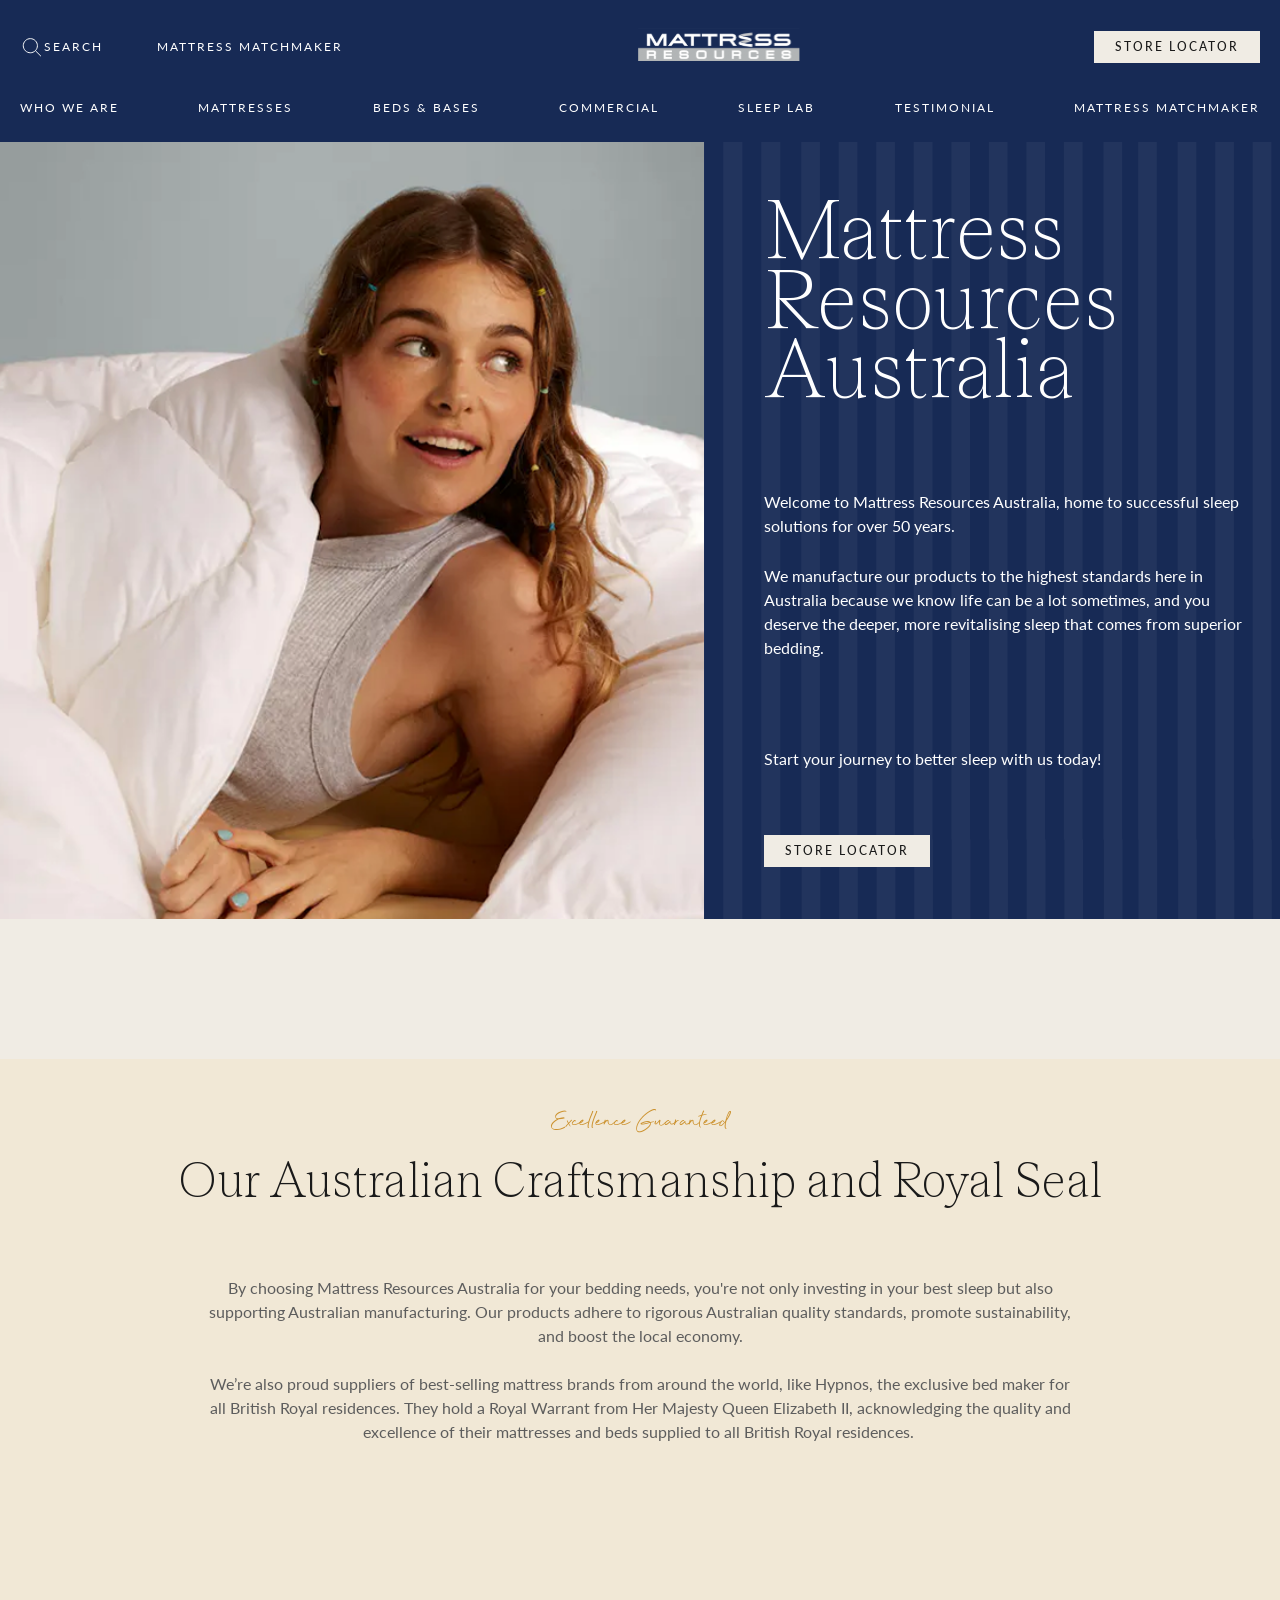
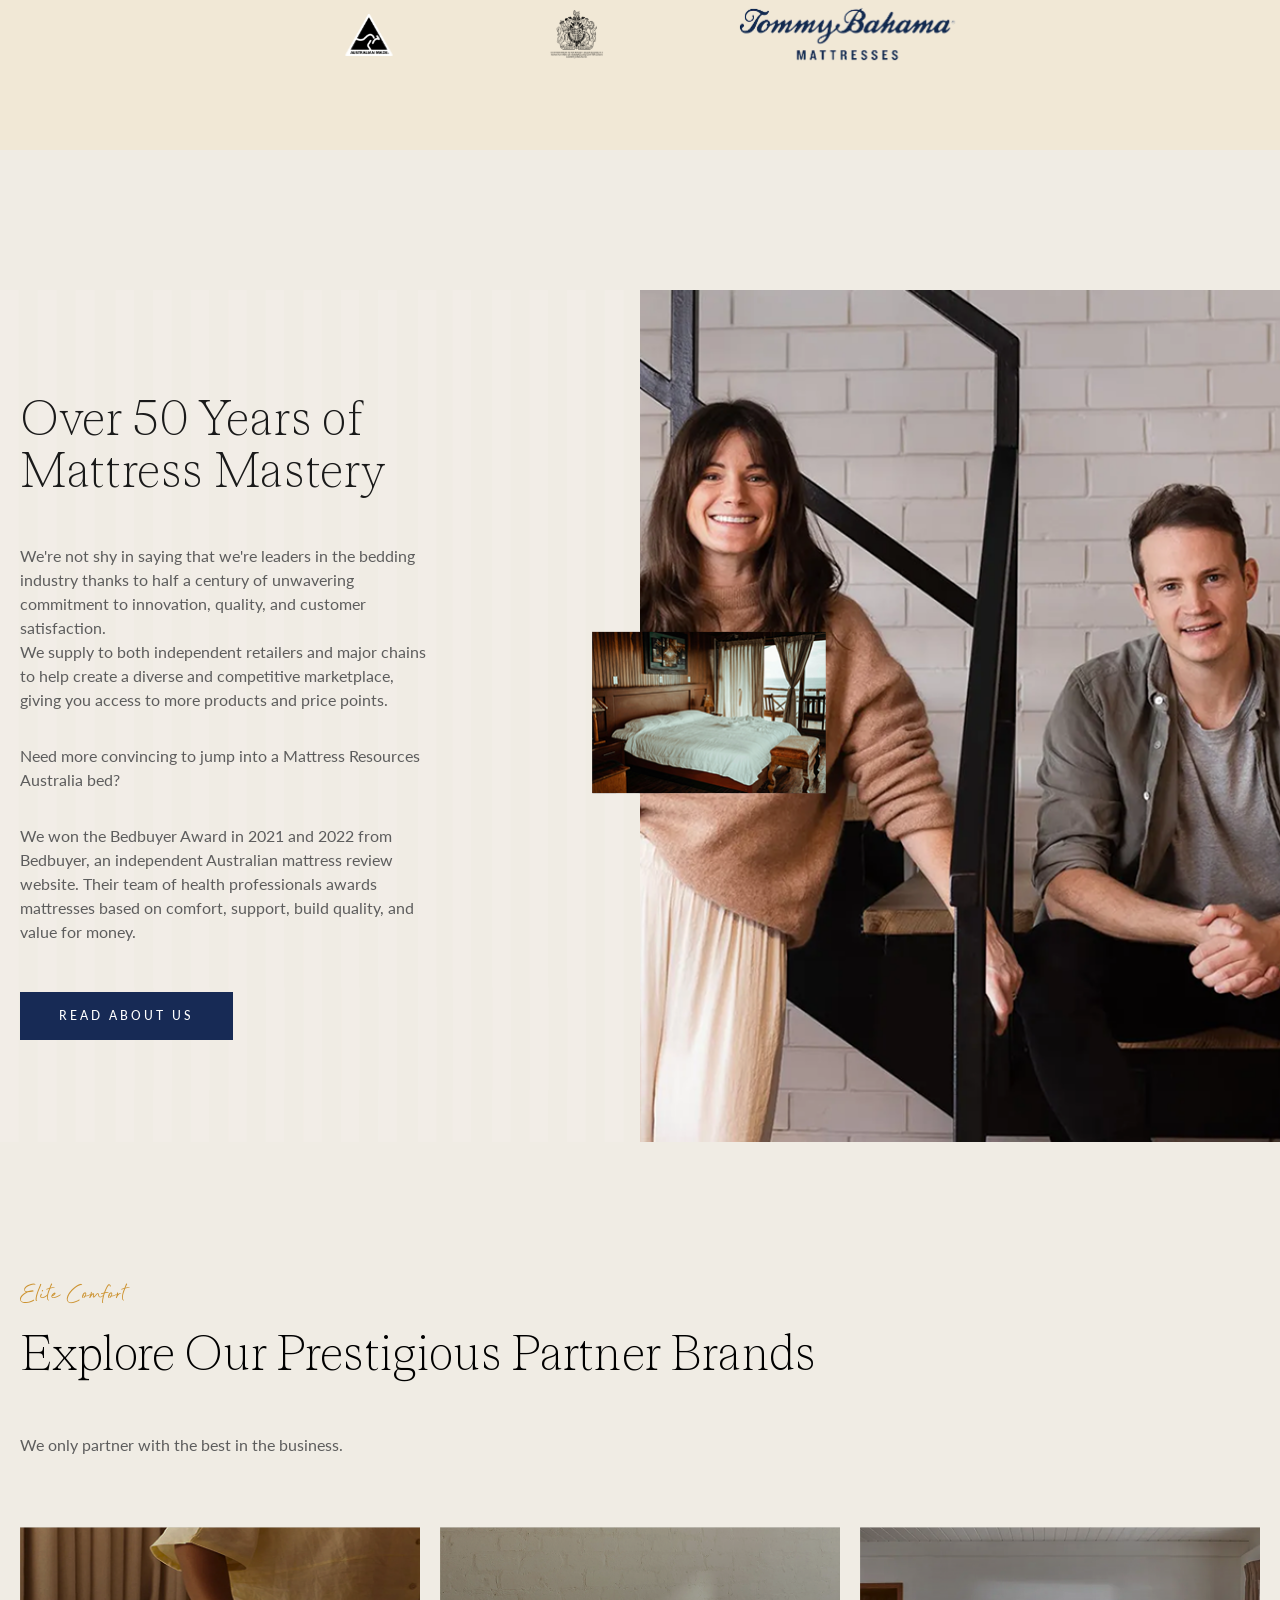
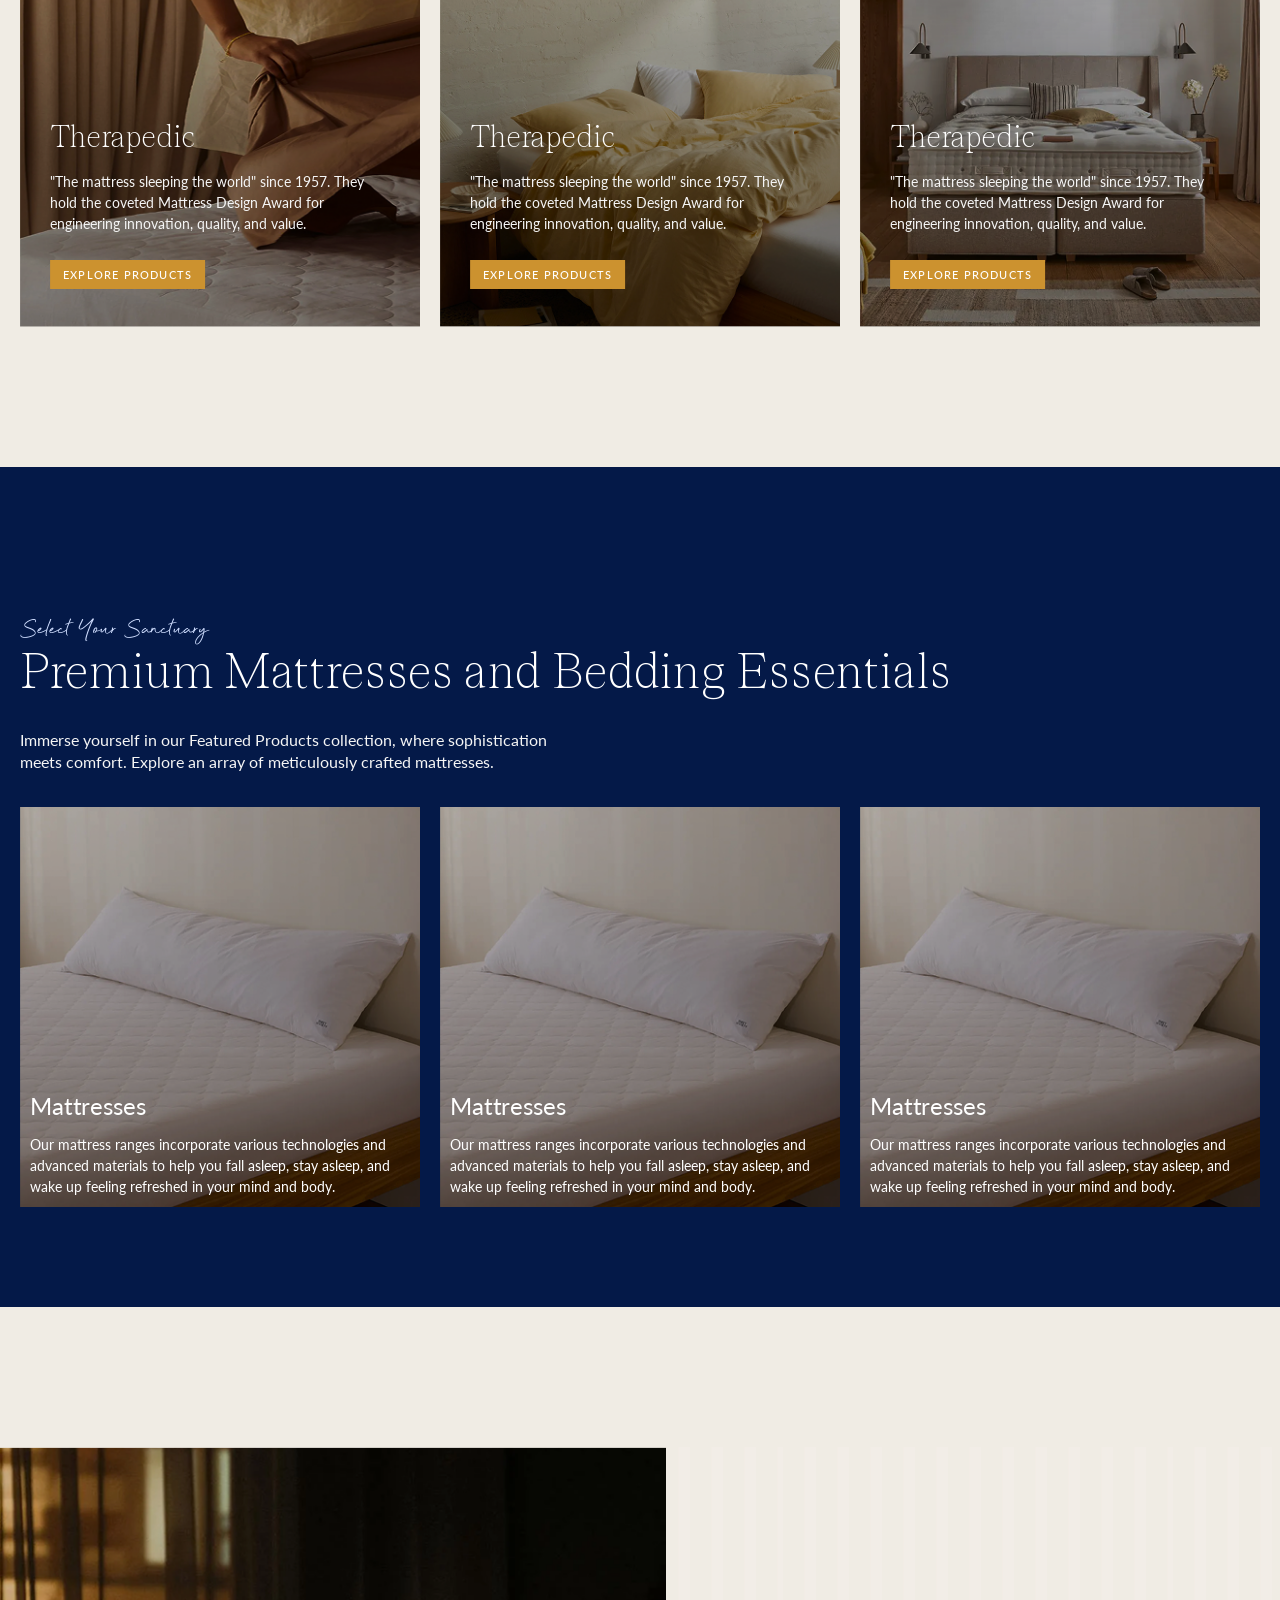
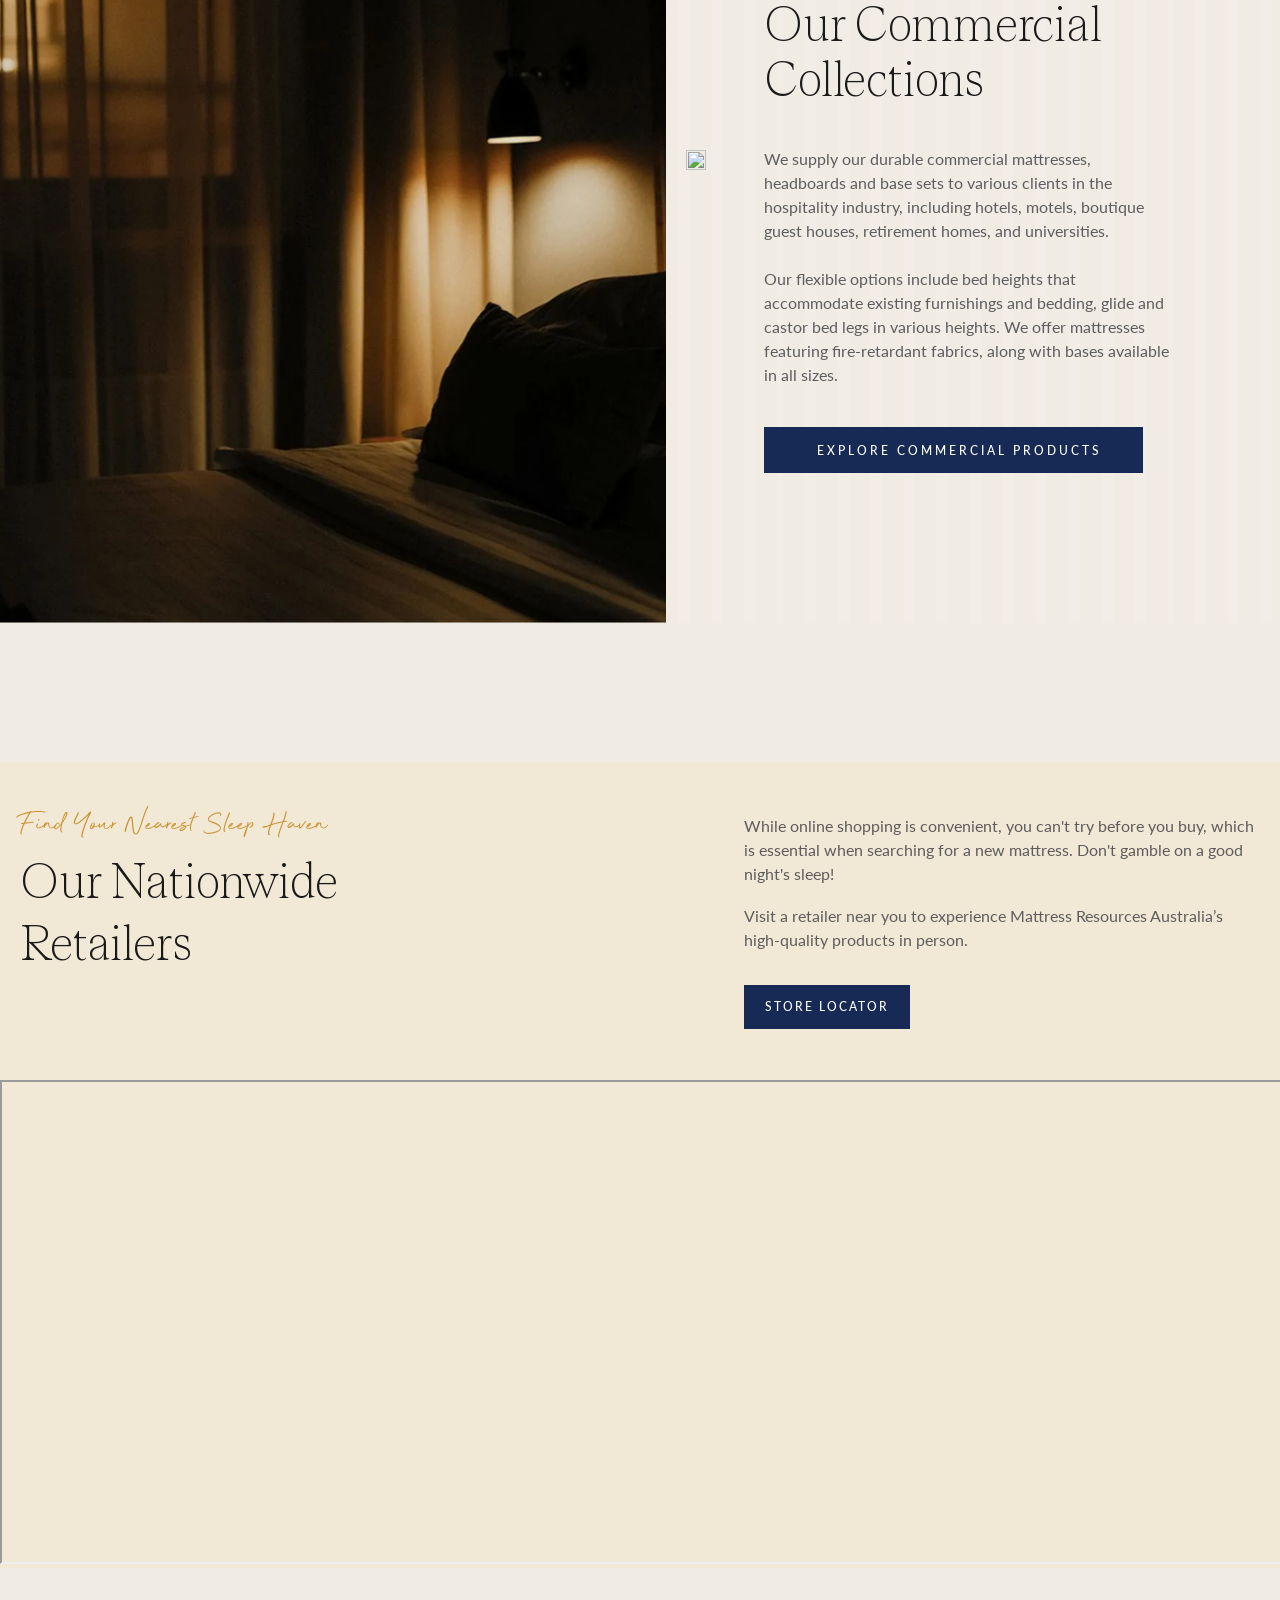
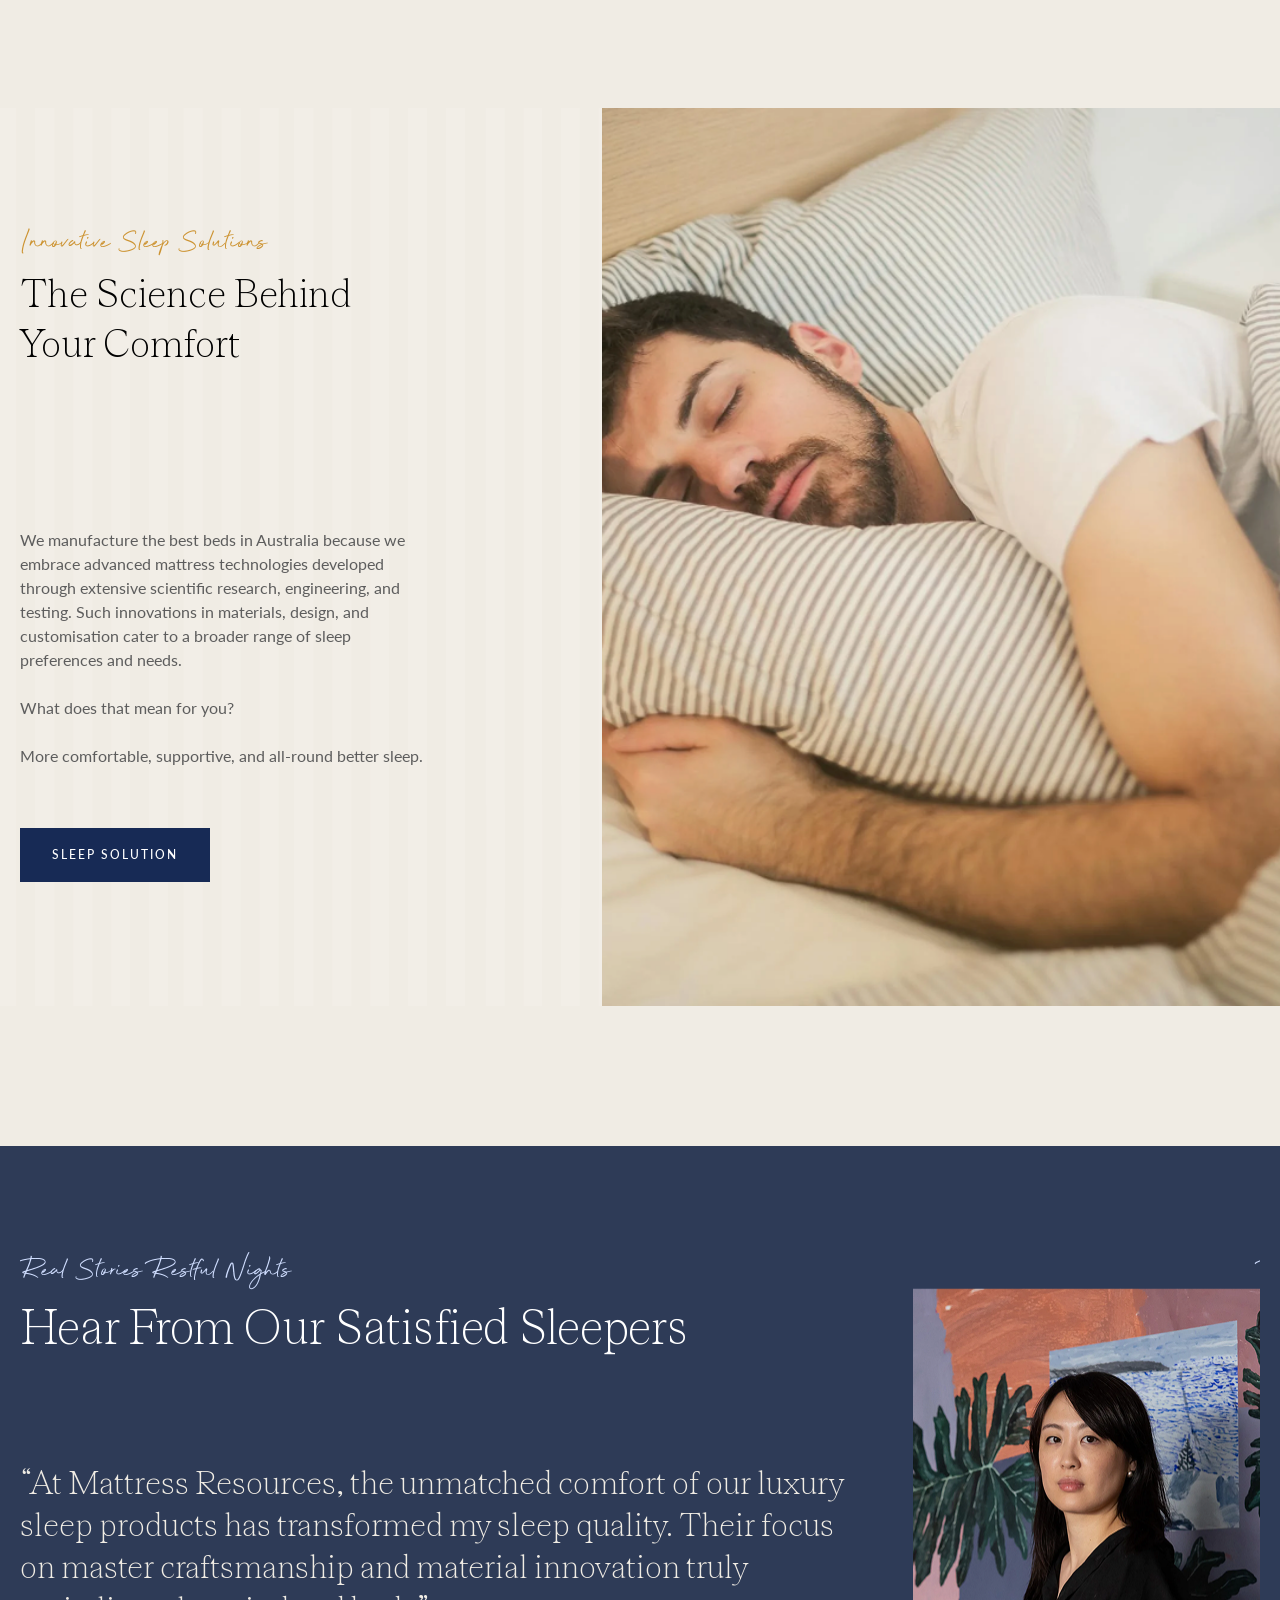
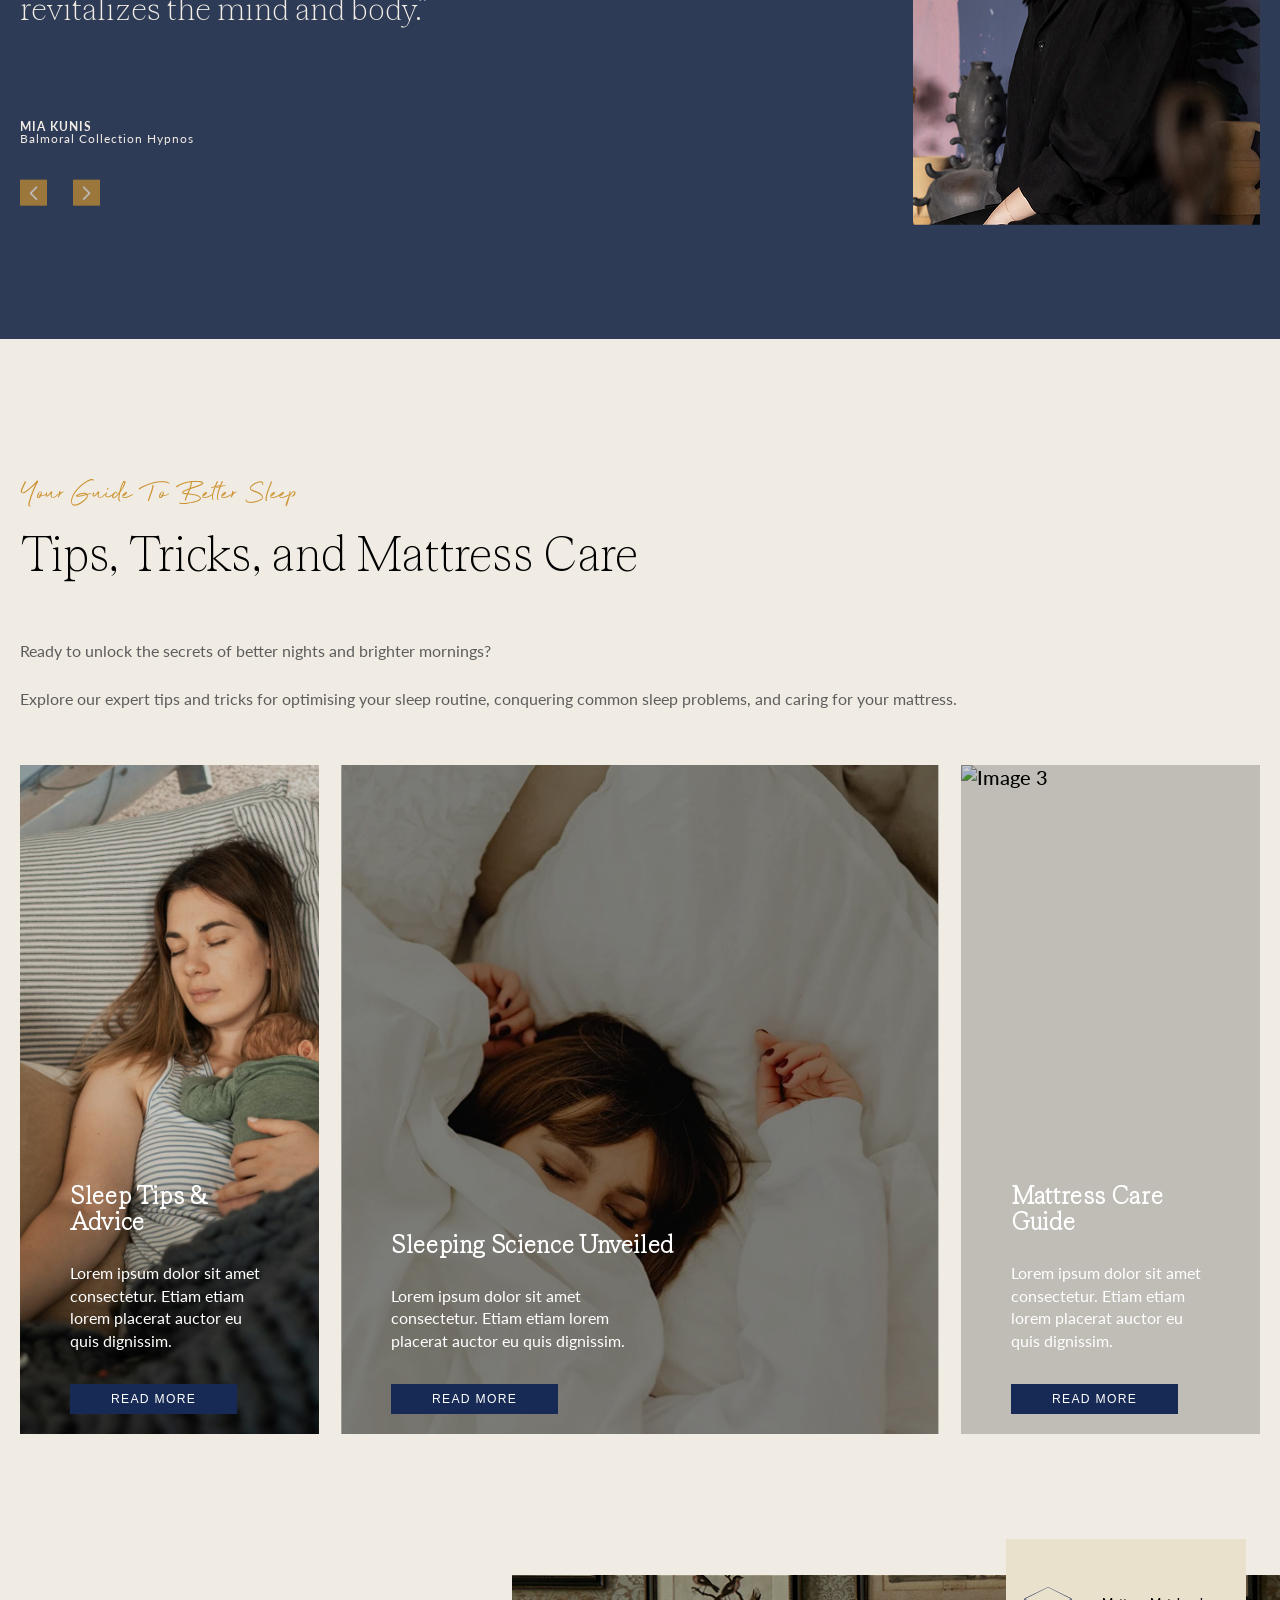
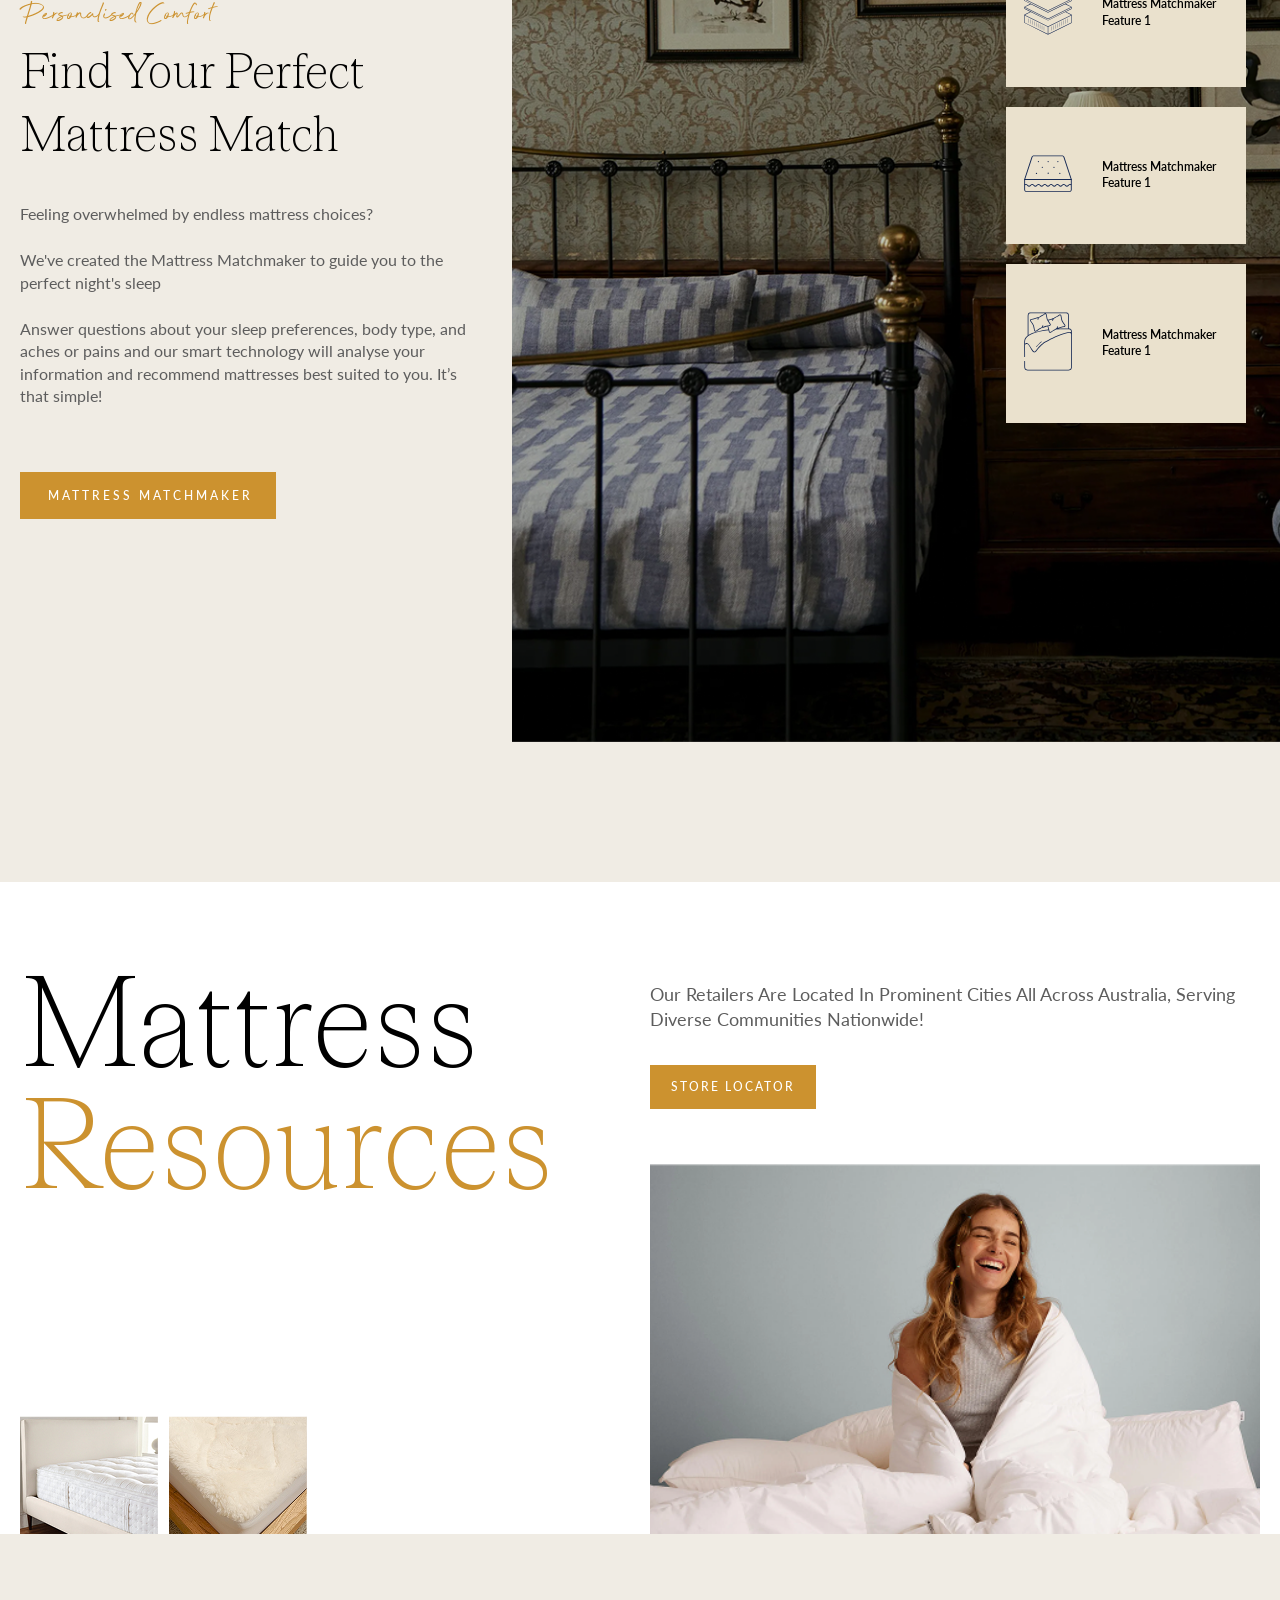
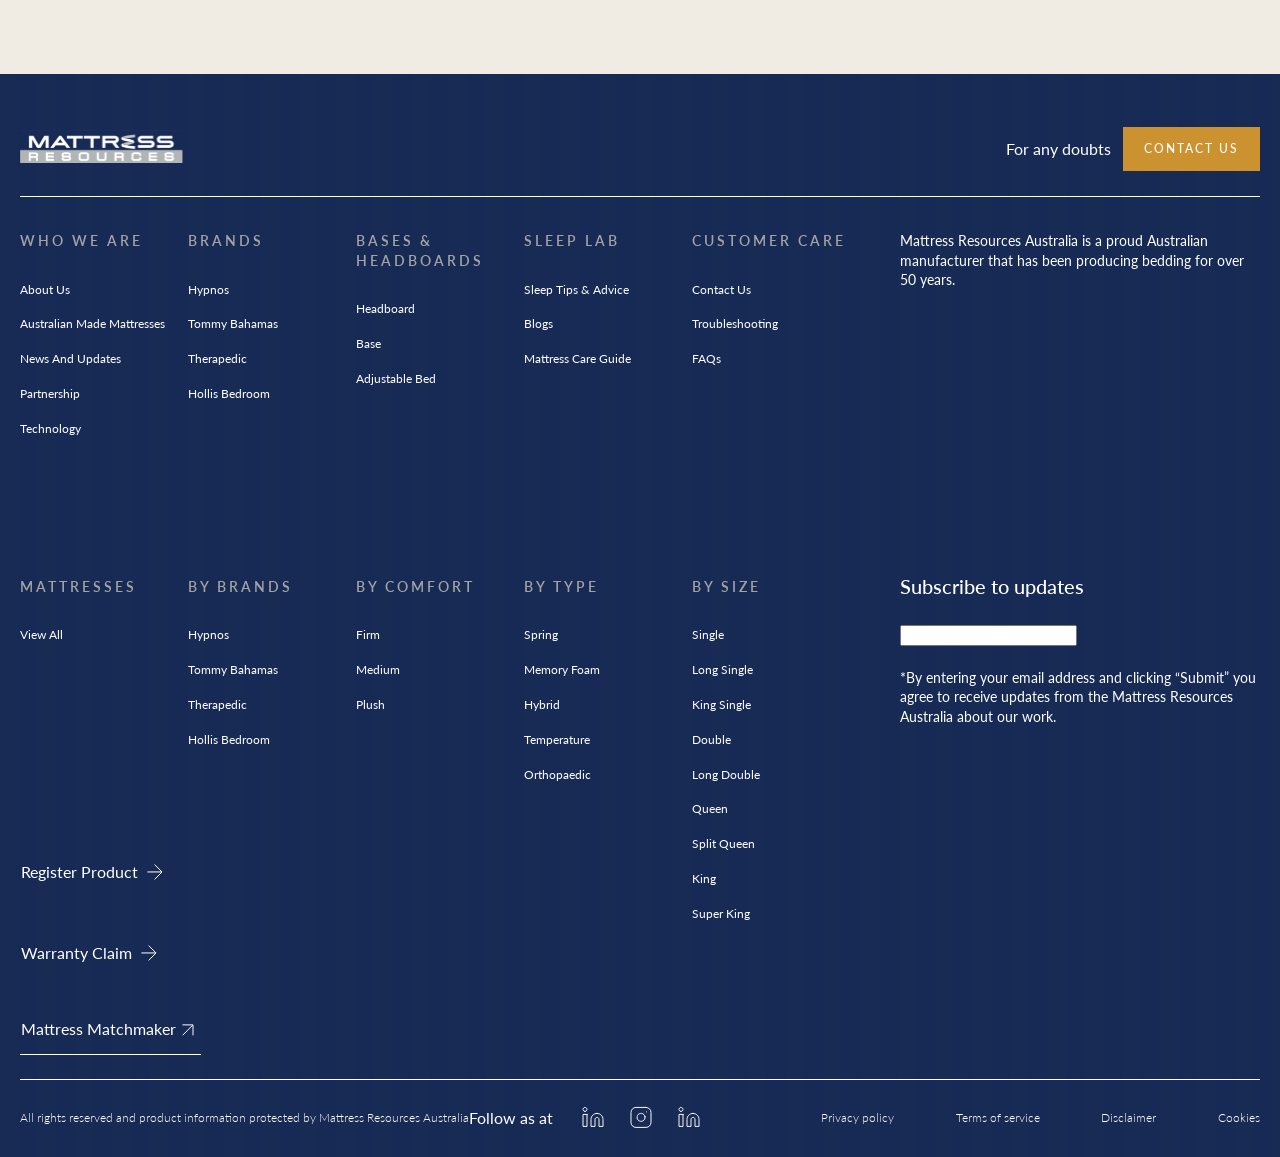
==== commit 40664208: "changes" ====
--- a/index.html
+++ b/index.html
@@ -273,8 +273,12 @@
           <div class="history-in">
             <div class="history-text">
               <div class="hi-text-top">
-                <h2 data-aos="fade-up"
-                data-aos-anchor-placement="center-bottom">Over 50 Years of Mattress Mastery</h2>
+                <h2
+                  data-aos="fade-up"
+                  data-aos-anchor-placement="center-bottom"
+                >
+                  Over 50 Years of Mattress Mastery
+                </h2>
               </div>
               <div class="hi-text-middle">
                 <div class="hi-te-mi-top">
@@ -330,8 +334,12 @@
             <div class="explore-top">
               <div class="ex-top-top">
                 <p>Elite Comfort</p>
-                <h2 data-aos="fade-up"
-                data-aos-anchor-placement="center-bottom">Explore Our Prestigious Partner Brands</h2>
+                <h2
+                  data-aos="fade-up"
+                  data-aos-anchor-placement="center-bottom"
+                >
+                  Explore Our Prestigious Partner Brands
+                </h2>
               </div>
               <div class="ex-top-bottom">
                 <p>We only partner with the best in the business.</p>
@@ -434,8 +442,12 @@
             <div class="avail-item-top">
               <div class="avl-itm-top-top">
                 <p>Select Your Sanctuary</p>
-                <h2 data-aos="fade-up"
-                data-aos-anchor-placement="center-bottom">Premium Mattresses and Bedding Essentials</h2>
+                <h2
+                  data-aos="fade-up"
+                  data-aos-anchor-placement="center-bottom"
+                >
+                  Premium Mattresses and Bedding Essentials
+                </h2>
               </div>
               <div class="avl-itm-top-bottom">
                 <p>
@@ -535,8 +547,12 @@
           <div class="our-com-in">
             <div class="our-com-text">
               <div class="our-com-text-top">
-                <h2 data-aos="fade-up"
-                data-aos-anchor-placement="center-bottom">Our Commercial Collections</h2>
+                <h2
+                  data-aos="fade-up"
+                  data-aos-anchor-placement="center-bottom"
+                >
+                  Our Commercial Collections
+                </h2>
               </div>
               <div class="our-com-text-middle">
                 <p>
@@ -562,6 +578,9 @@
         </div>
         <div class="our-com-img">
           <img src="/assets/img/commercial-img.png" alt="commercial-image" />
+          <div class="our-com-img-in">
+            <img src="/assets/img/Rectangle 2617 (1).svg" alt="" />
+          </div>
         </div>
       </section>
 
@@ -577,8 +596,12 @@
             <div class="map-top">
               <div class="map-top-right">
                 <p class="beyond-text">Find Your Nearest Sleep Haven</p>
-                <h2 data-aos="fade-up"
-                data-aos-anchor-placement="center-bottom">Our Nationwide Retailers</h2>
+                <h2
+                  data-aos="fade-up"
+                  data-aos-anchor-placement="center-bottom"
+                >
+                  Our Nationwide Retailers
+                </h2>
               </div>
               <div class="map-top-left">
                 <div class="map-top-left-top">
@@ -619,8 +642,12 @@
             <div class="sc-be-text">
               <div class="sc-be-text-top">
                 <p class="beyond-text">Innovative Sleep Solutions</p>
-                <h2 data-aos="fade-up"
-                data-aos-anchor-placement="center-bottom">The Science Behind Your Comfort</h2>
+                <h2
+                  data-aos="fade-up"
+                  data-aos-anchor-placement="center-bottom"
+                >
+                  The Science Behind Your Comfort
+                </h2>
               </div>
               <div class="sc-be-text-middle">
                 <p>
@@ -720,8 +747,12 @@
                       <div class="feedback-text">
                         <div class="feed-text-top">
                           <p class="beyond-text">Real Stories Restful Nights</p>
-                          <h2 data-aos="fade-up"
-                          data-aos-anchor-placement="center-bottom">Hear From Our Satisfied Sleepers</h2>
+                          <h2
+                            data-aos="fade-up"
+                            data-aos-anchor-placement="center-bottom"
+                          >
+                            Hear From Our Satisfied Sleepers
+                          </h2>
                         </div>
                         <div class="feed-text-middle">
                           “At Mattress Resources, the unmatched comfort of our
@@ -758,8 +789,9 @@
           <div class="tips-tricks-in">
             <div class="ti-tr-head">
               <p class="beyond-text">Your Guide To Better Sleep</p>
-              <h2 data-aos="fade-up"
-              data-aos-anchor-placement="center-bottom">Tips, Tricks, and Mattress Care</h2>
+              <h2 data-aos="fade-up" data-aos-anchor-placement="center-bottom">
+                Tips, Tricks, and Mattress Care
+              </h2>
             </div>
             <div class="ti-tr-content">
               <p>
@@ -810,8 +842,12 @@
                           <img src="/assets/img/tt-img-3.png" alt="Image 3" />
                         </div>
                         <div class="tt-text-content">
-                          <h3 data-aos="fade-up"
-                          data-aos-anchor-placement="center-bottom">Mattress Care Guide</h3>
+                          <h3
+                            data-aos="fade-up"
+                            data-aos-anchor-placement="center-bottom"
+                          >
+                            Mattress Care Guide
+                          </h3>
                           <p>
                             Maintain your mattress for long-lasting comfort.
                           </p>
@@ -828,8 +864,12 @@
                   <img src="/assets/img/tt-img-1.png" alt="Image 1" />
                 </div>
                 <div class="tt-text-content">
-                  <h3 data-aos="fade-up"
-                  data-aos-anchor-placement="center-bottom">Sleep Tips & Advice</h3>
+                  <h3
+                    data-aos="fade-up"
+                    data-aos-anchor-placement="center-bottom"
+                  >
+                    Sleep Tips & Advice
+                  </h3>
                   <p>
                     Lorem ipsum dolor sit amet consectetur. Etiam etiam lorem
                     placerat auctor eu quis dignissim.
@@ -881,8 +921,12 @@
               <div class="features-text-top">
                 <div class="features-text-top-head">
                   <p class="beyond-text">Personalised Comfort</p>
-                  <h2 data-aos="fade-up"
-                  data-aos-anchor-placement="center-bottom">Find Your Perfect Mattress Match</h2>
+                  <h2
+                    data-aos="fade-up"
+                    data-aos-anchor-placement="center-bottom"
+                  >
+                    Find Your Perfect Mattress Match
+                  </h2>
                 </div>
                 <div class="features-text-top-bot">
                   <p>Feeling overwhelmed by endless mattress choices?</p>
--- a/assets/css/custom.css
+++ b/assets/css/custom.css
@@ -881,6 +881,14 @@
     object-fit: cover;
 }
 
+.our-com-img-in {
+    position: absolute;
+    top: 39%;
+    right: -40px;
+}
+
+.our-com-img-in img {}
+
 .our-com-text {
     padding: 150px 0px;
     width: 40%;
@@ -1851,6 +1859,7 @@
         padding: 0;
     }
 
+
 }
 
 @media(max-width: 1024px) {
@@ -2078,6 +2087,12 @@
     .tt-text-content {
         gap: 10px;
     }
+
+    .our-com-img-in {
+        top: -17px;
+        right: 2%;
+        width: 146px;
+    }
 }
 
 @media(max-width: 767px) {
--- a/assets/css/custom.css
+++ b/assets/css/custom.css
@@ -881,6 +881,14 @@
     object-fit: cover;
 }
 
+.our-com-img-in {
+    position: absolute;
+    top: 39%;
+    right: -40px;
+}
+
+.our-com-img-in img {}
+
 .our-com-text {
     padding: 150px 0px;
     width: 40%;
@@ -1851,6 +1859,7 @@
         padding: 0;
     }
 
+
 }
 
 @media(max-width: 1024px) {
@@ -2078,6 +2087,12 @@
     .tt-text-content {
         gap: 10px;
     }
+
+    .our-com-img-in {
+        top: -17px;
+        right: 2%;
+        width: 146px;
+    }
 }
 
 @media(max-width: 767px) {
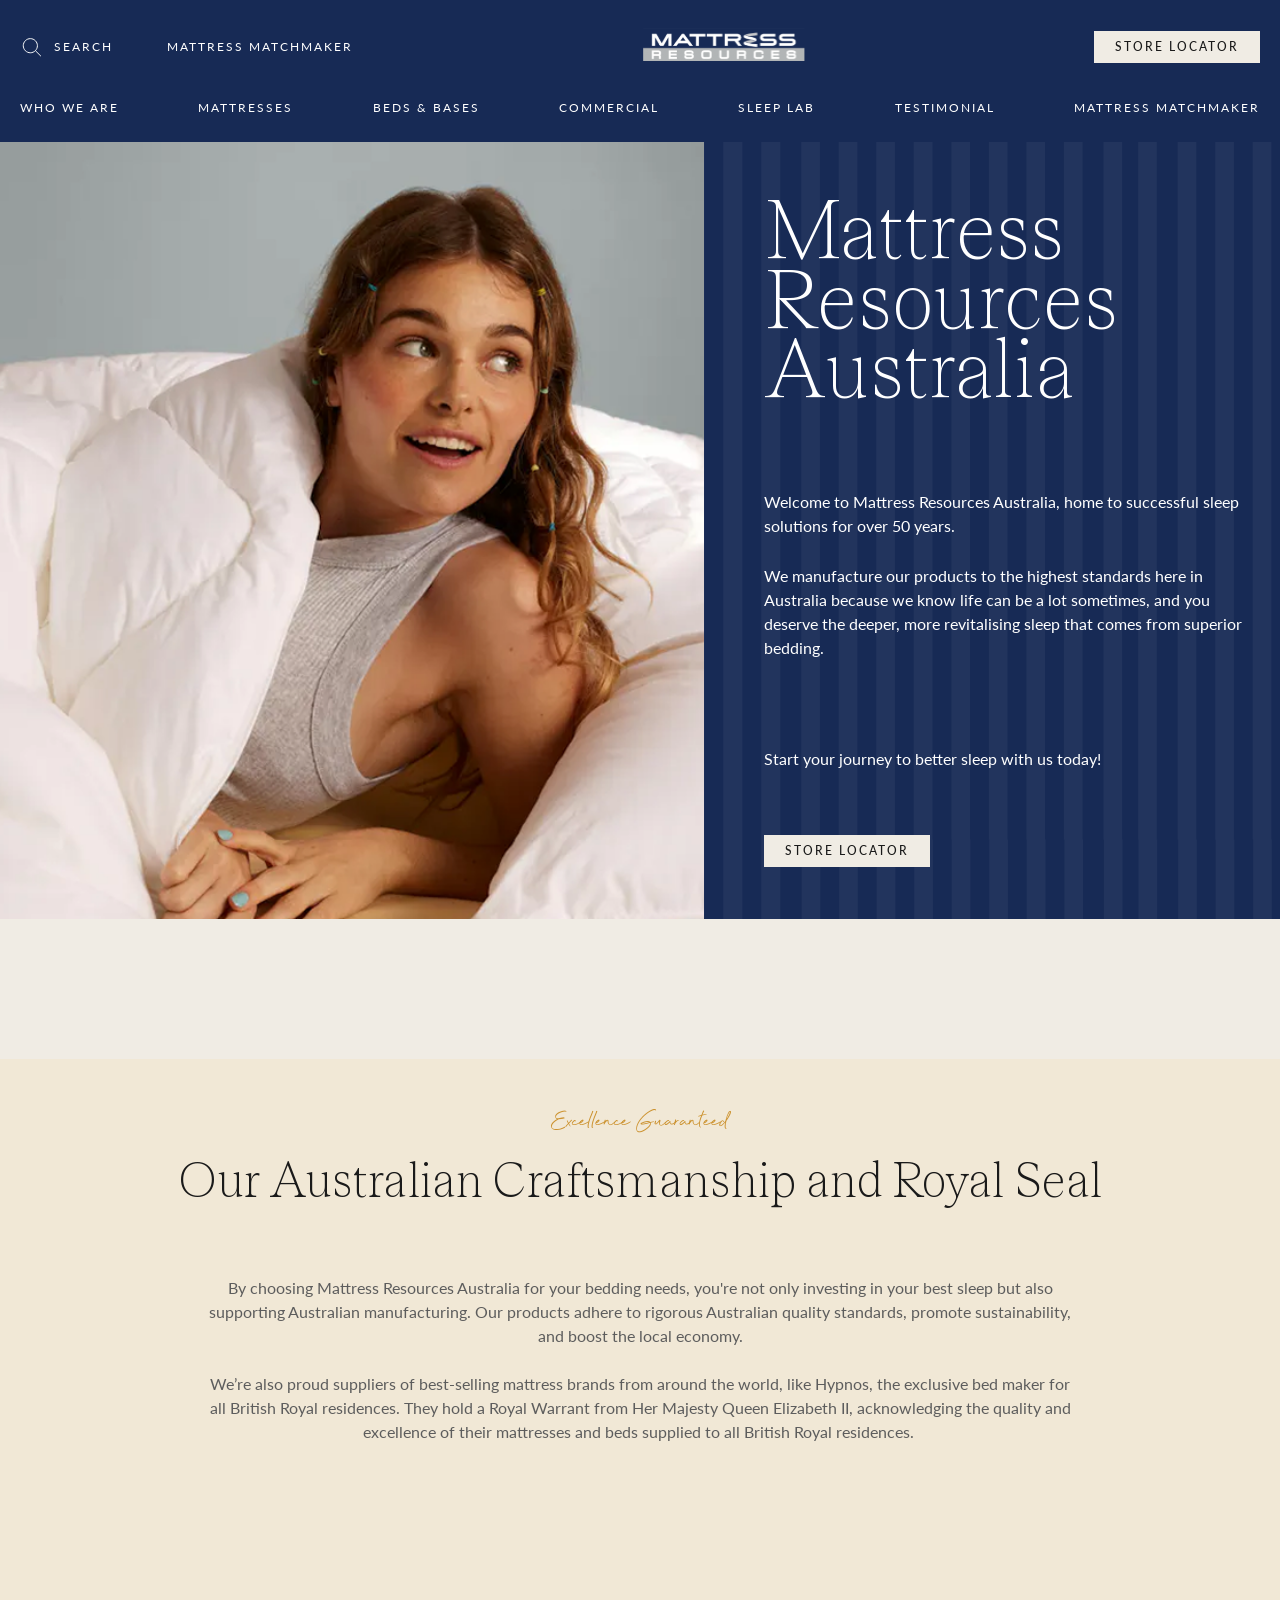
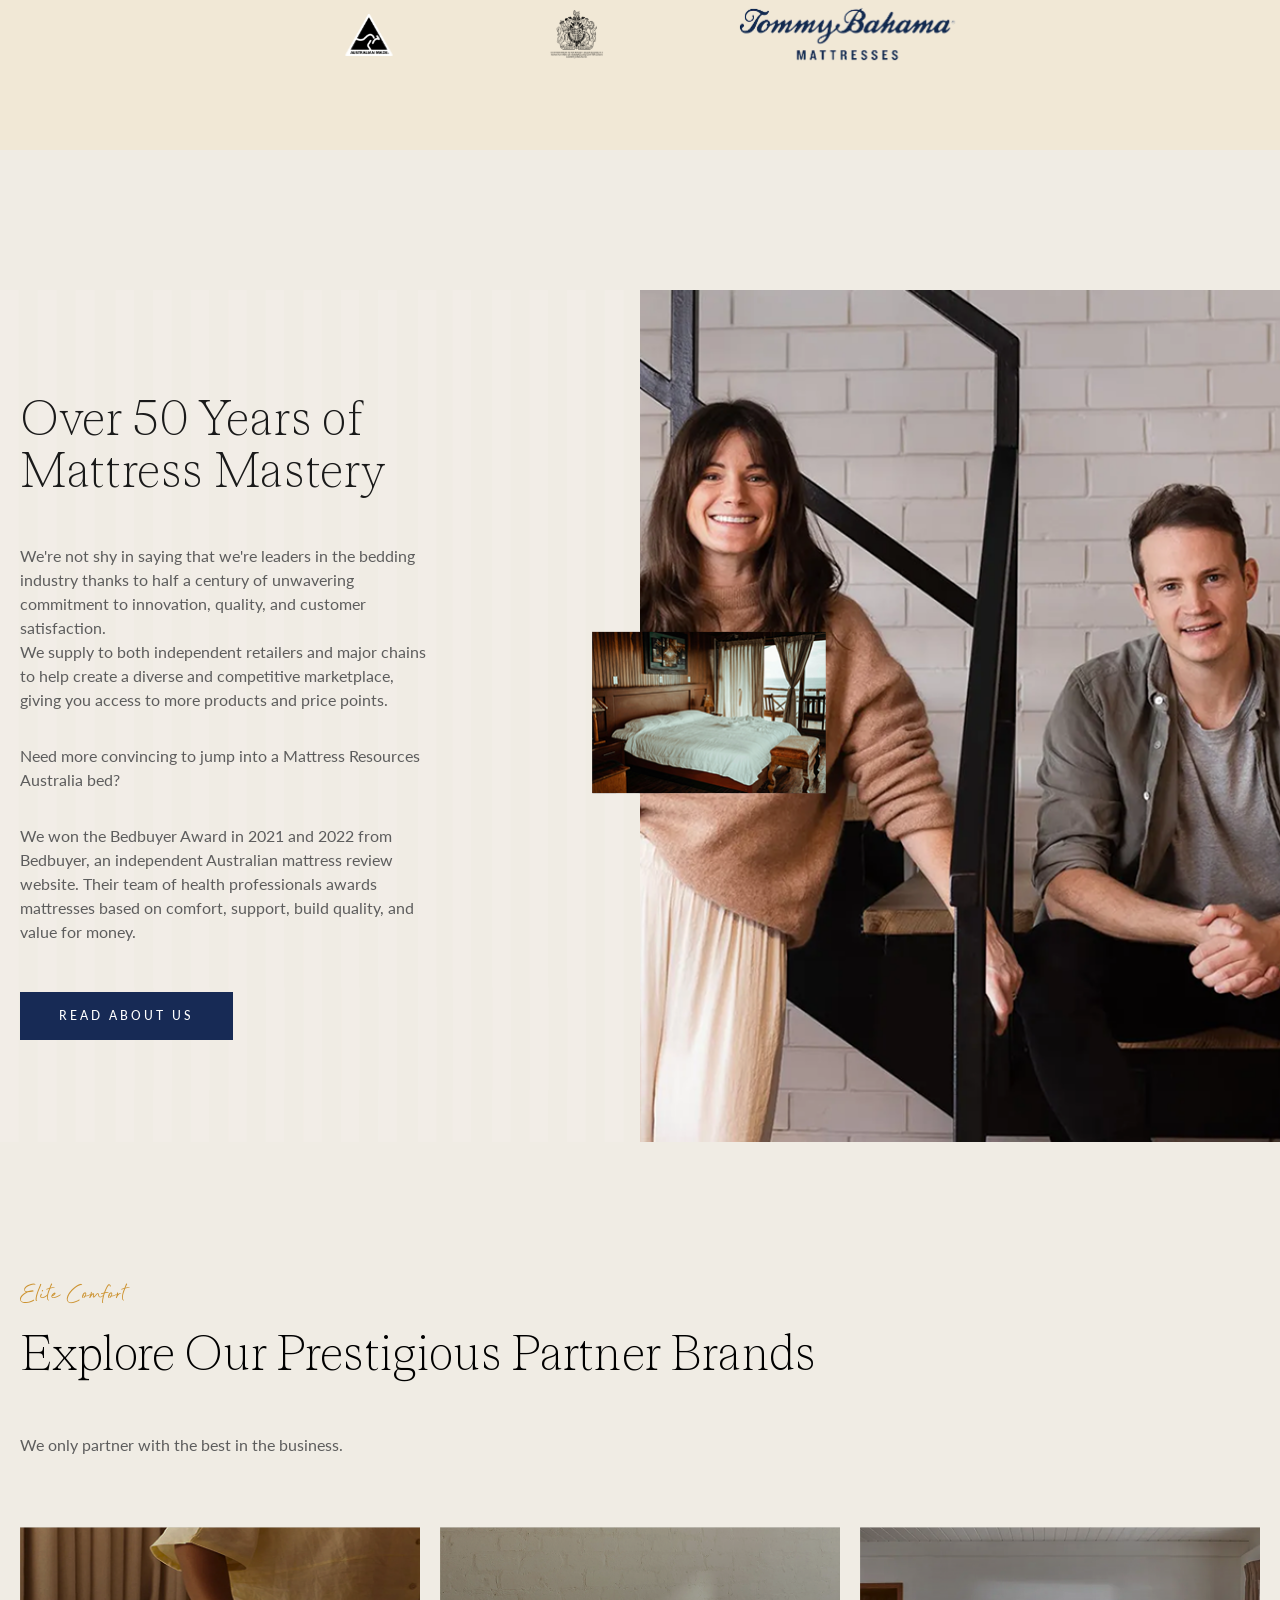
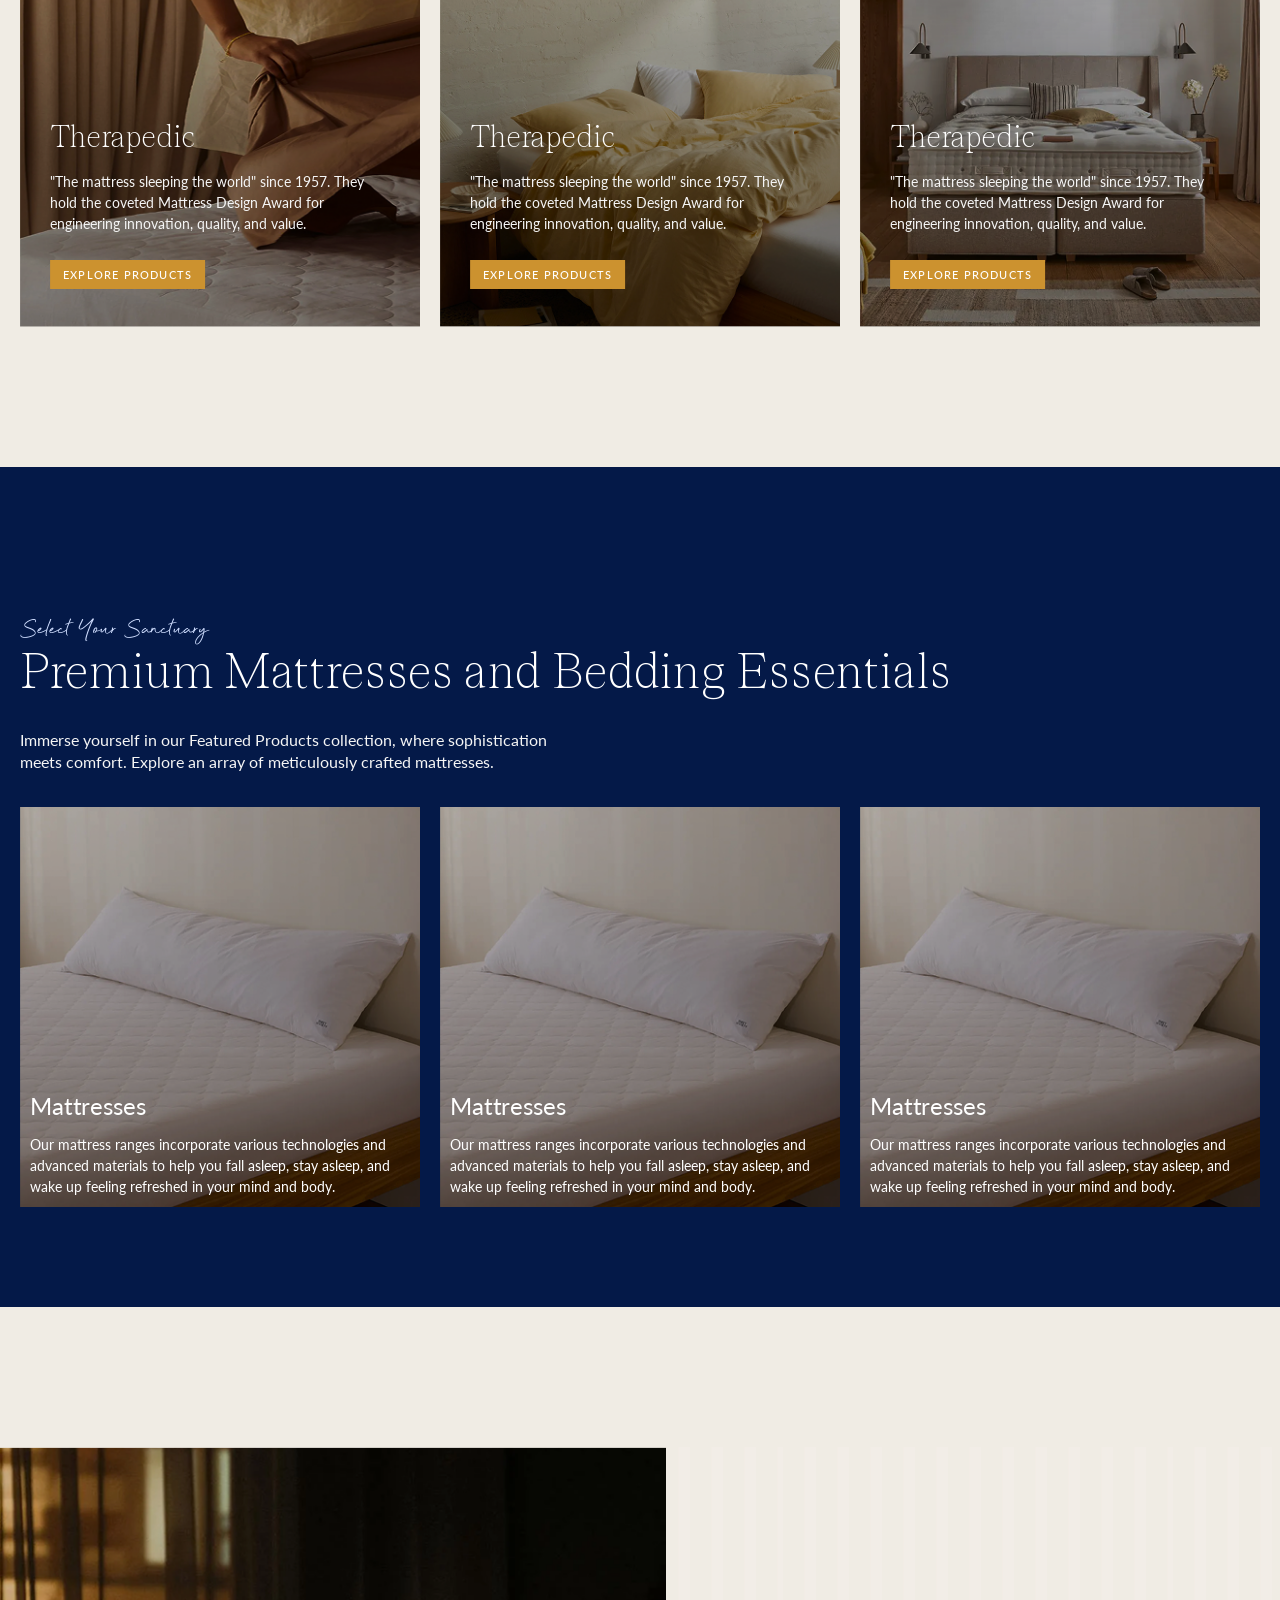
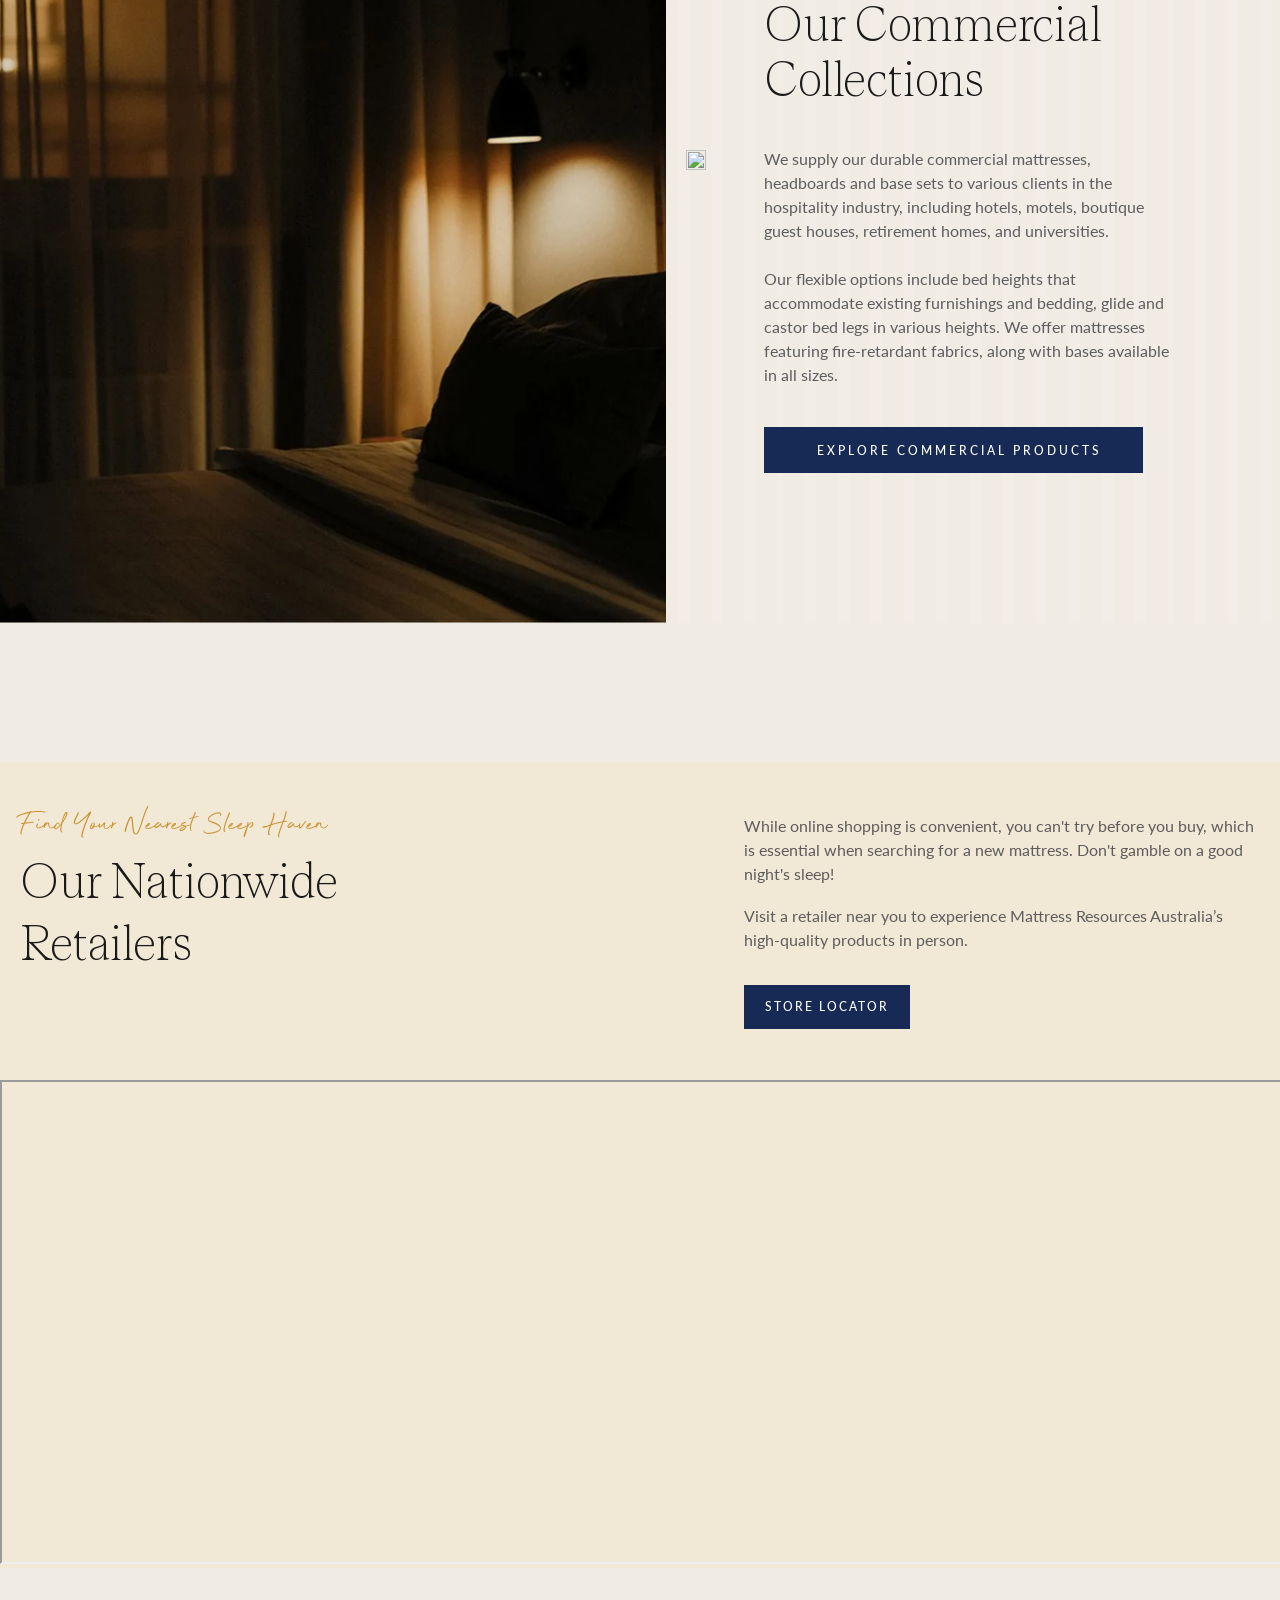
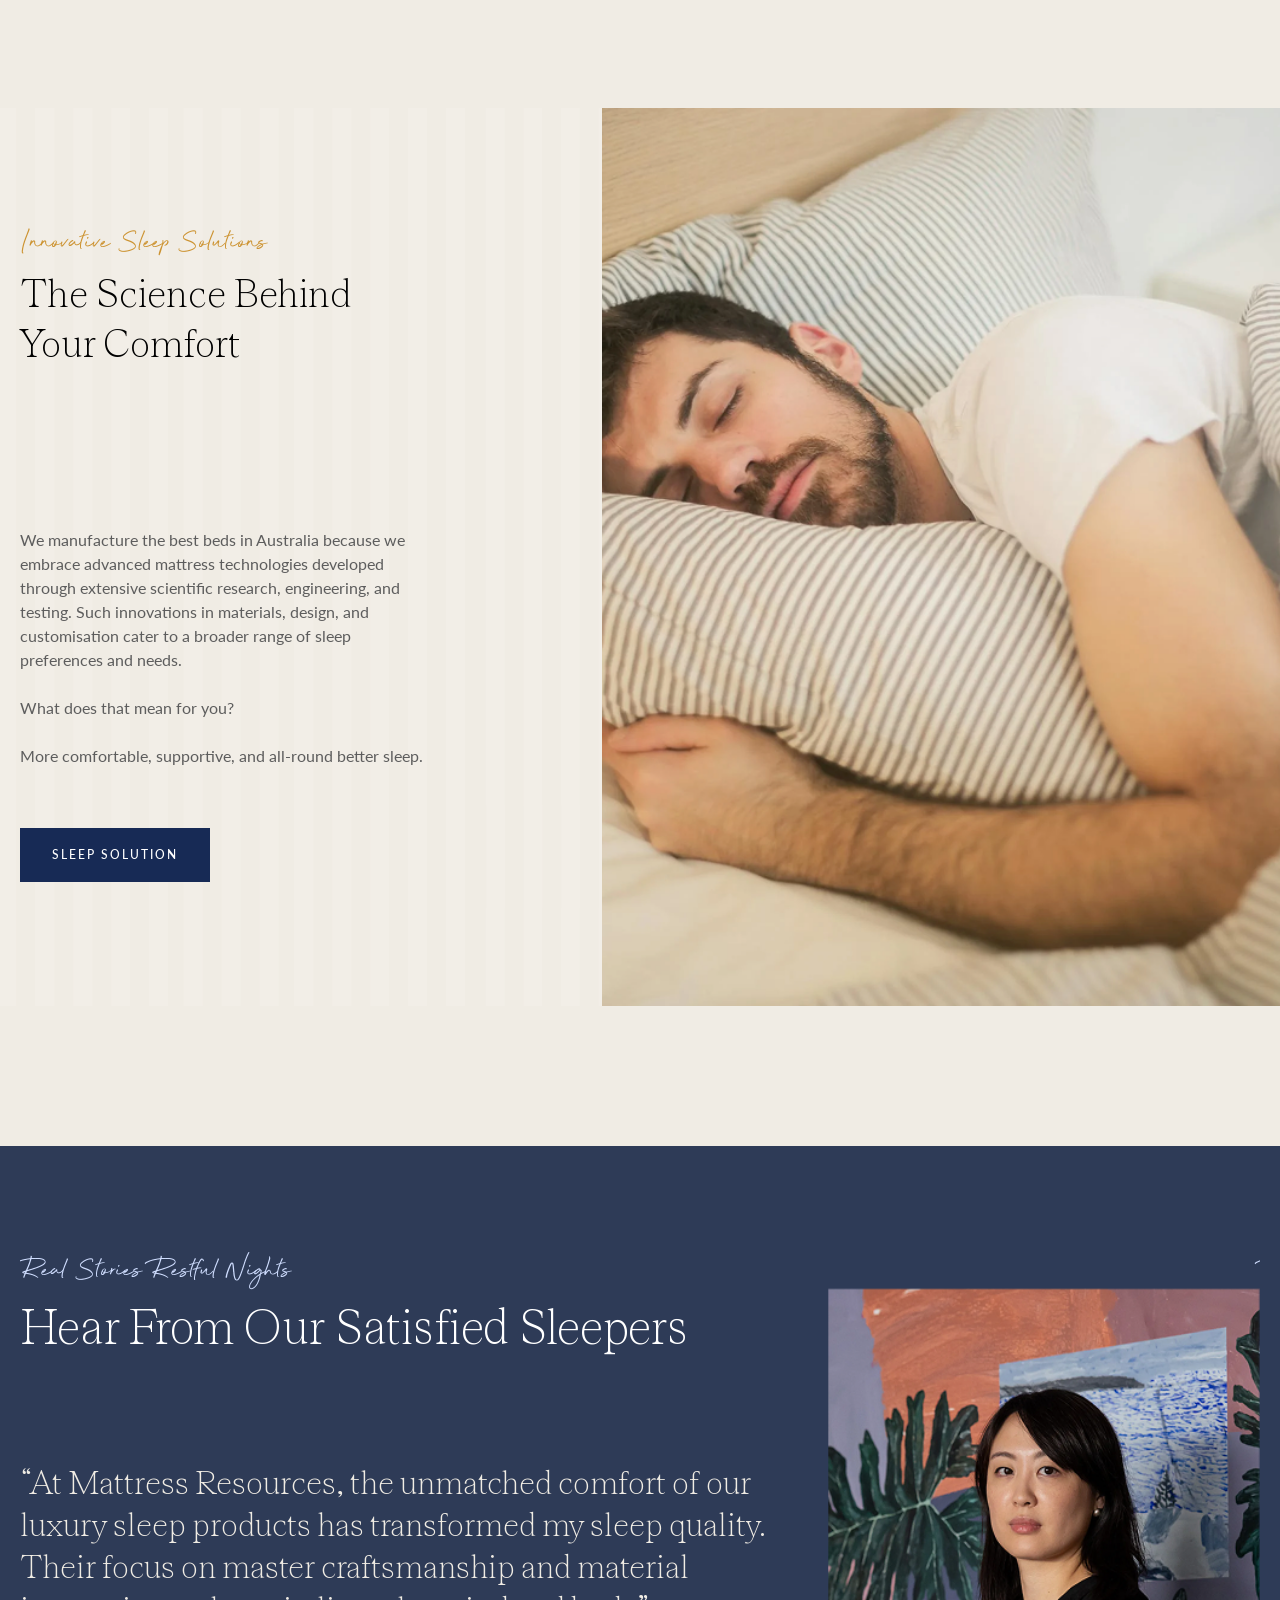
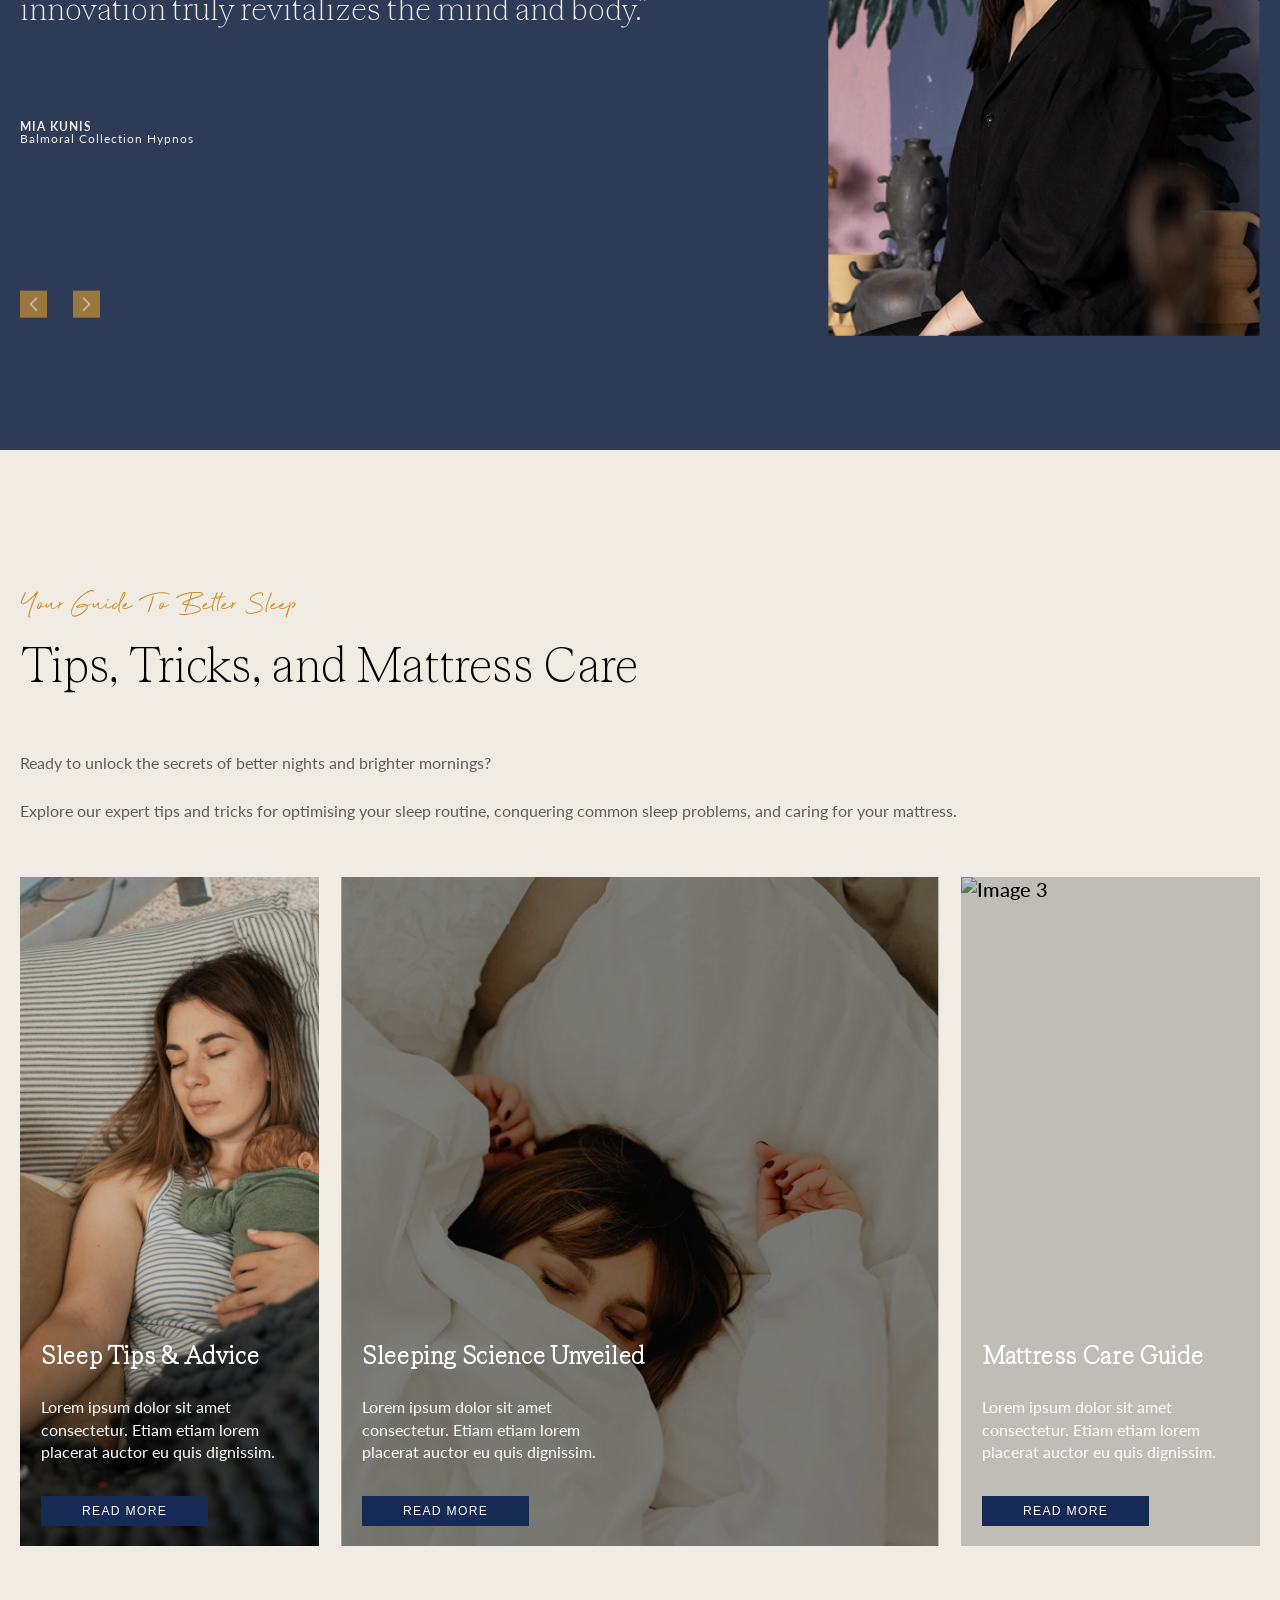
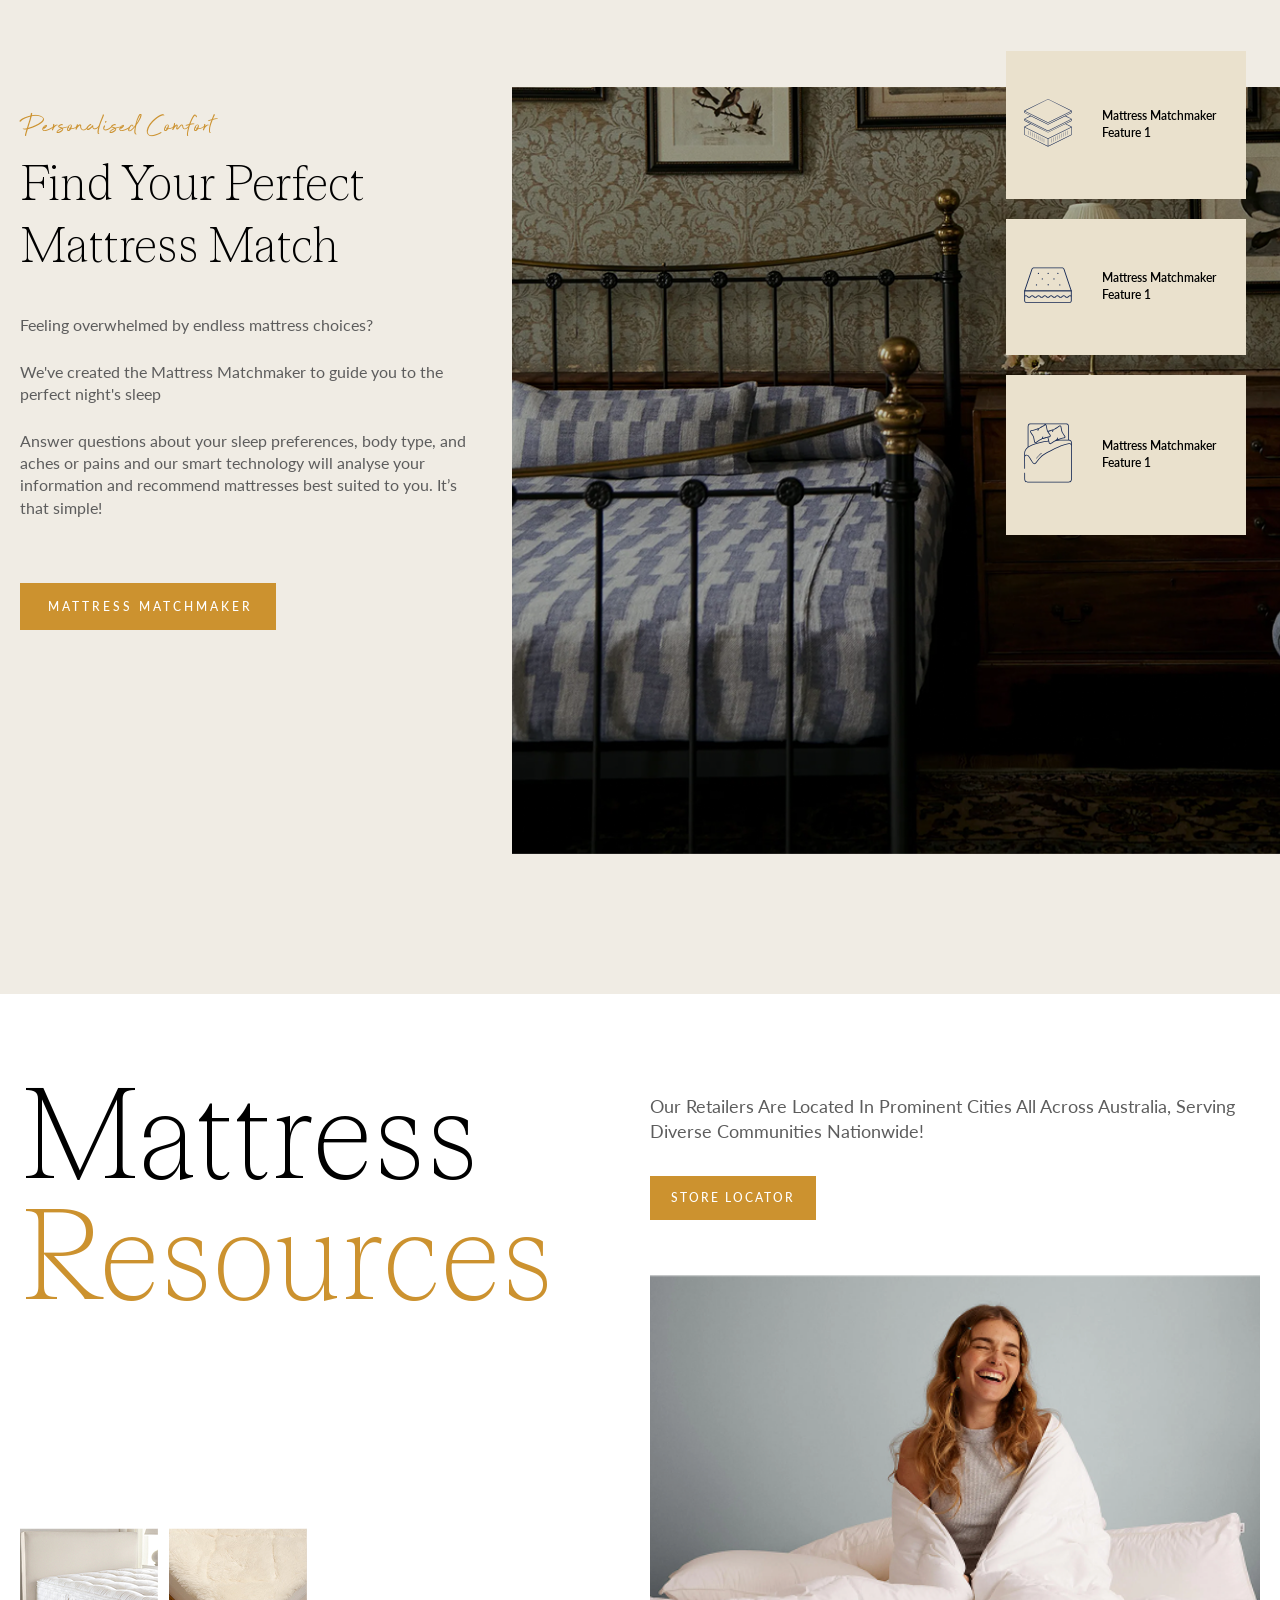
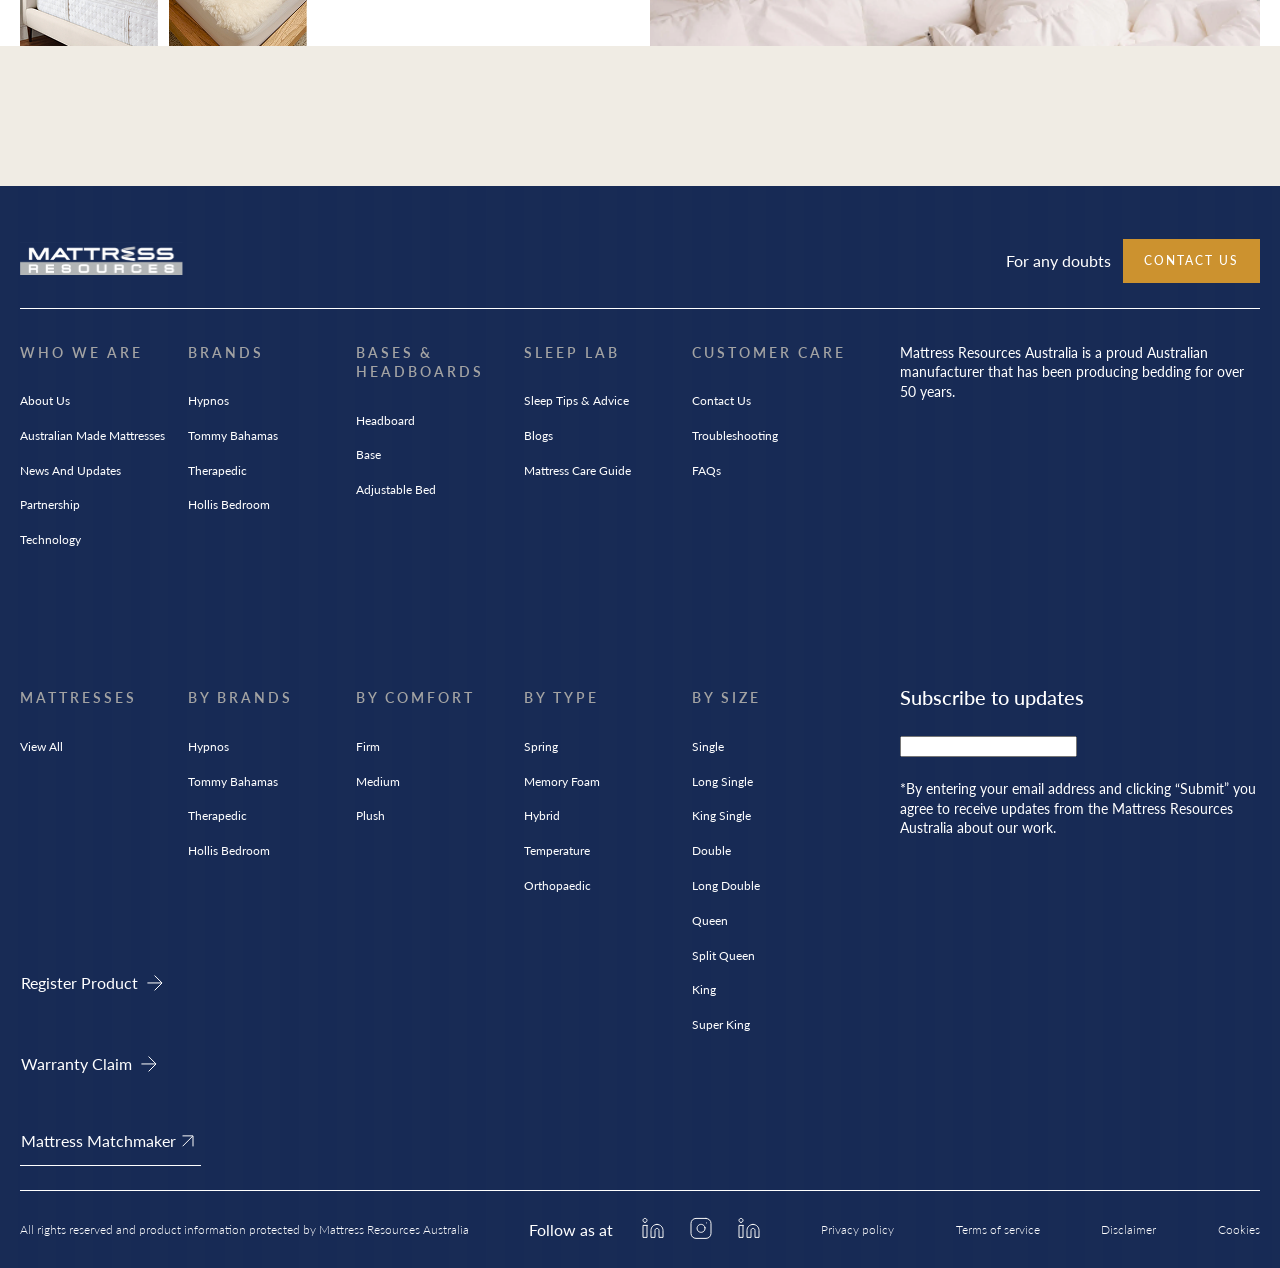
==== commit 72d0ca21: "change" ====
--- a/index.html
+++ b/index.html
@@ -708,6 +708,9 @@
                           material innovation truly revitalizes the mind and
                           body.”
                         </div>
+                        <div class="feedback-image-mob">
+                          <img src="/assets/img/costumer-image.png" alt="" />
+                        </div>
                         <div class="feed-text-bottom">
                           <h4>Mia kunis</h4>
                           <p>balmoral collection hypnos</p>
@@ -842,10 +845,7 @@
                           <img src="/assets/img/tt-img-3.png" alt="Image 3" />
                         </div>
                         <div class="tt-text-content">
-                          <h3
-                            data-aos="fade-up"
-                            data-aos-anchor-placement="center-bottom"
-                          >
+                          <h3>
                             Mattress Care Guide
                           </h3>
                           <p>
@@ -864,12 +864,7 @@
                   <img src="/assets/img/tt-img-1.png" alt="Image 1" />
                 </div>
                 <div class="tt-text-content">
-                  <h3
-                    data-aos="fade-up"
-                    data-aos-anchor-placement="center-bottom"
-                  >
-                    Sleep Tips & Advice
-                  </h3>
+                  <h3>Sleep Tips & Advice</h3>
                   <p>
                     Lorem ipsum dolor sit amet consectetur. Etiam etiam lorem
                     placerat auctor eu quis dignissim.
--- a/assets/css/custom.css
+++ b/assets/css/custom.css
@@ -37,6 +37,7 @@
     display: flex;
     align-items: center;
     color: white;
+    gap: 10px;
 }
 
 .he-top-left-item a {
@@ -1168,7 +1169,8 @@
 
 .feedback-image {
     margin-top: 28px;
-
+    width: 40%;
+    height: auto;
 }
 
 .feedback-image img {
@@ -1176,6 +1178,21 @@
     height: 100%;
     object-fit: cover;
 
+}
+
+.feedback-image-mob {
+    /* margin-top: 28px; */
+    display: none;
+    height: 48px;
+    width: 48px;
+    margin: 0 auto;
+    padding-top: 44px;
+    padding-bottom: 16px;
+}
+.feedback-image-mob img{
+    width: 100%;
+    height: 100%;
+    border-radius: 100px;
 }
 
 /* Feedback section end */
@@ -1265,7 +1282,7 @@
 
 .tt-text-content {
     position: absolute;
-    padding: 0px 50px;
+    padding: 0px 21px;
     color: white;
     display: flex;
     flex-direction: column;
@@ -1759,7 +1776,7 @@
     font-size: 16px;
     line-height: 100%;
     letter-spacing: 0px;
-
+    margin: 0 60px;
 }
 
 .footer-end-middle-mob {
@@ -1780,7 +1797,7 @@
 
 .footer-end-right {
     flex: 1;
-    padding-left: 120px;
+    /* padding-left: 120px; */
 }
 
 .footer-end-right li {
@@ -1852,6 +1869,7 @@
     .footer-end {
         flex-direction: column;
         row-gap: 20px;
+        padding-bottom: 60px;
     }
 
     .footer-end-right {
@@ -2145,18 +2163,31 @@
     }
 
     .feedback-image {
-        margin-top: 28px;
+        /* margin-top: 28px;
         height: 96px;
-        width: 96px;
+        width: 96px; */
+        display: none;
+        
     }
 
     .feedback-image img {
-        border-radius: 100px;
+        /* border-radius: 100px; */
+    }
+
+    .feedback-image {
+        /* margin: 0 auto; */
+    }
+    .feedback-image-mob{
+        display: block;
+    }
+    .feedback-text{
+        gap: 0;
     }
 
     .feed-text-middle {
         text-align: center;
         font-size: 24px;
+        padding-top: 80px;
     }
 
     .feedback-text {
@@ -2167,9 +2198,7 @@
         text-align: center;
     }
 
-    .feedback-image {
-        margin: 0 auto;
-    }
+
 
     .feedback-text {
         margin-bottom: 0;
--- a/assets/css/custom.css
+++ b/assets/css/custom.css
@@ -37,6 +37,7 @@
     display: flex;
     align-items: center;
     color: white;
+    gap: 10px;
 }
 
 .he-top-left-item a {
@@ -1168,7 +1169,8 @@
 
 .feedback-image {
     margin-top: 28px;
-
+    width: 40%;
+    height: auto;
 }
 
 .feedback-image img {
@@ -1176,6 +1178,21 @@
     height: 100%;
     object-fit: cover;
 
+}
+
+.feedback-image-mob {
+    /* margin-top: 28px; */
+    display: none;
+    height: 48px;
+    width: 48px;
+    margin: 0 auto;
+    padding-top: 44px;
+    padding-bottom: 16px;
+}
+.feedback-image-mob img{
+    width: 100%;
+    height: 100%;
+    border-radius: 100px;
 }
 
 /* Feedback section end */
@@ -1265,7 +1282,7 @@
 
 .tt-text-content {
     position: absolute;
-    padding: 0px 50px;
+    padding: 0px 21px;
     color: white;
     display: flex;
     flex-direction: column;
@@ -1759,7 +1776,7 @@
     font-size: 16px;
     line-height: 100%;
     letter-spacing: 0px;
-
+    margin: 0 60px;
 }
 
 .footer-end-middle-mob {
@@ -1780,7 +1797,7 @@
 
 .footer-end-right {
     flex: 1;
-    padding-left: 120px;
+    /* padding-left: 120px; */
 }
 
 .footer-end-right li {
@@ -1852,6 +1869,7 @@
     .footer-end {
         flex-direction: column;
         row-gap: 20px;
+        padding-bottom: 60px;
     }
 
     .footer-end-right {
@@ -2145,18 +2163,31 @@
     }
 
     .feedback-image {
-        margin-top: 28px;
+        /* margin-top: 28px;
         height: 96px;
-        width: 96px;
+        width: 96px; */
+        display: none;
+        
     }
 
     .feedback-image img {
-        border-radius: 100px;
+        /* border-radius: 100px; */
+    }
+
+    .feedback-image {
+        /* margin: 0 auto; */
+    }
+    .feedback-image-mob{
+        display: block;
+    }
+    .feedback-text{
+        gap: 0;
     }
 
     .feed-text-middle {
         text-align: center;
         font-size: 24px;
+        padding-top: 80px;
     }
 
     .feedback-text {
@@ -2167,9 +2198,7 @@
         text-align: center;
     }
 
-    .feedback-image {
-        margin: 0 auto;
-    }
+
 
     .feedback-text {
         margin-bottom: 0;
